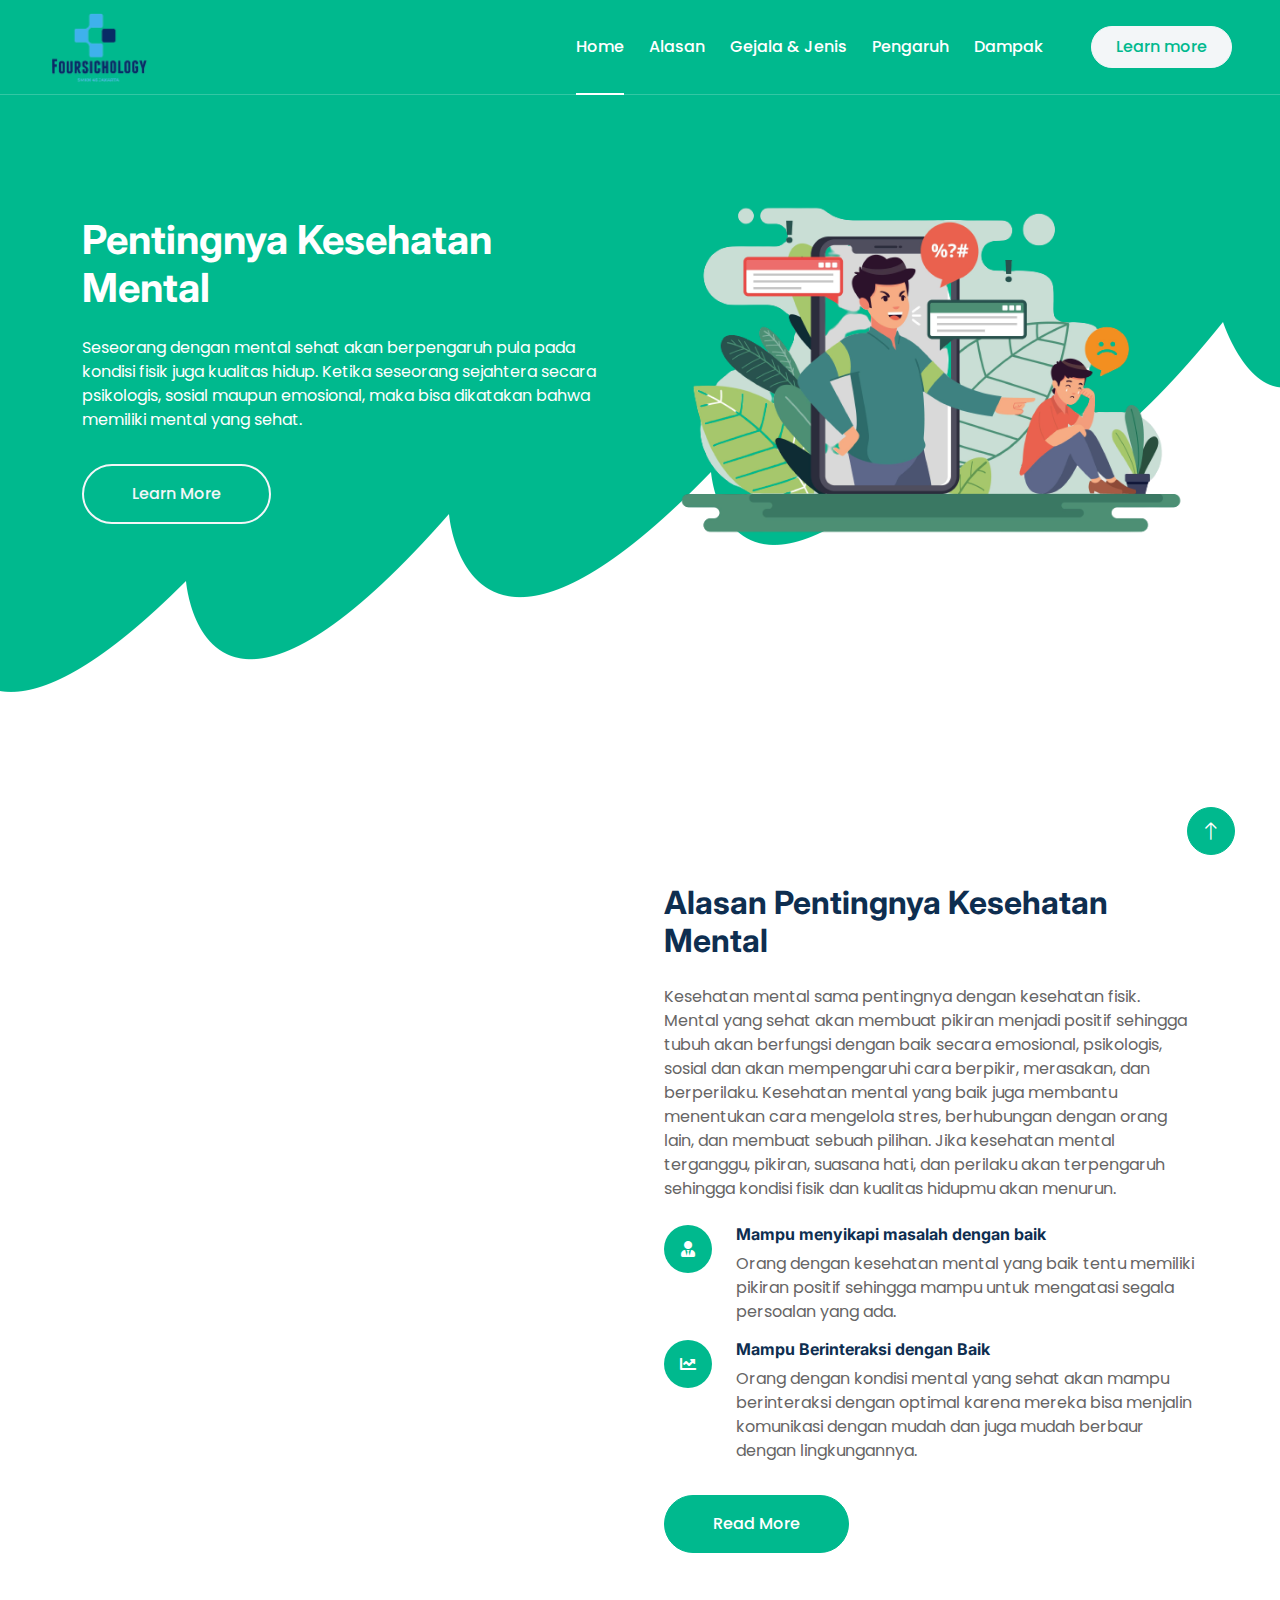
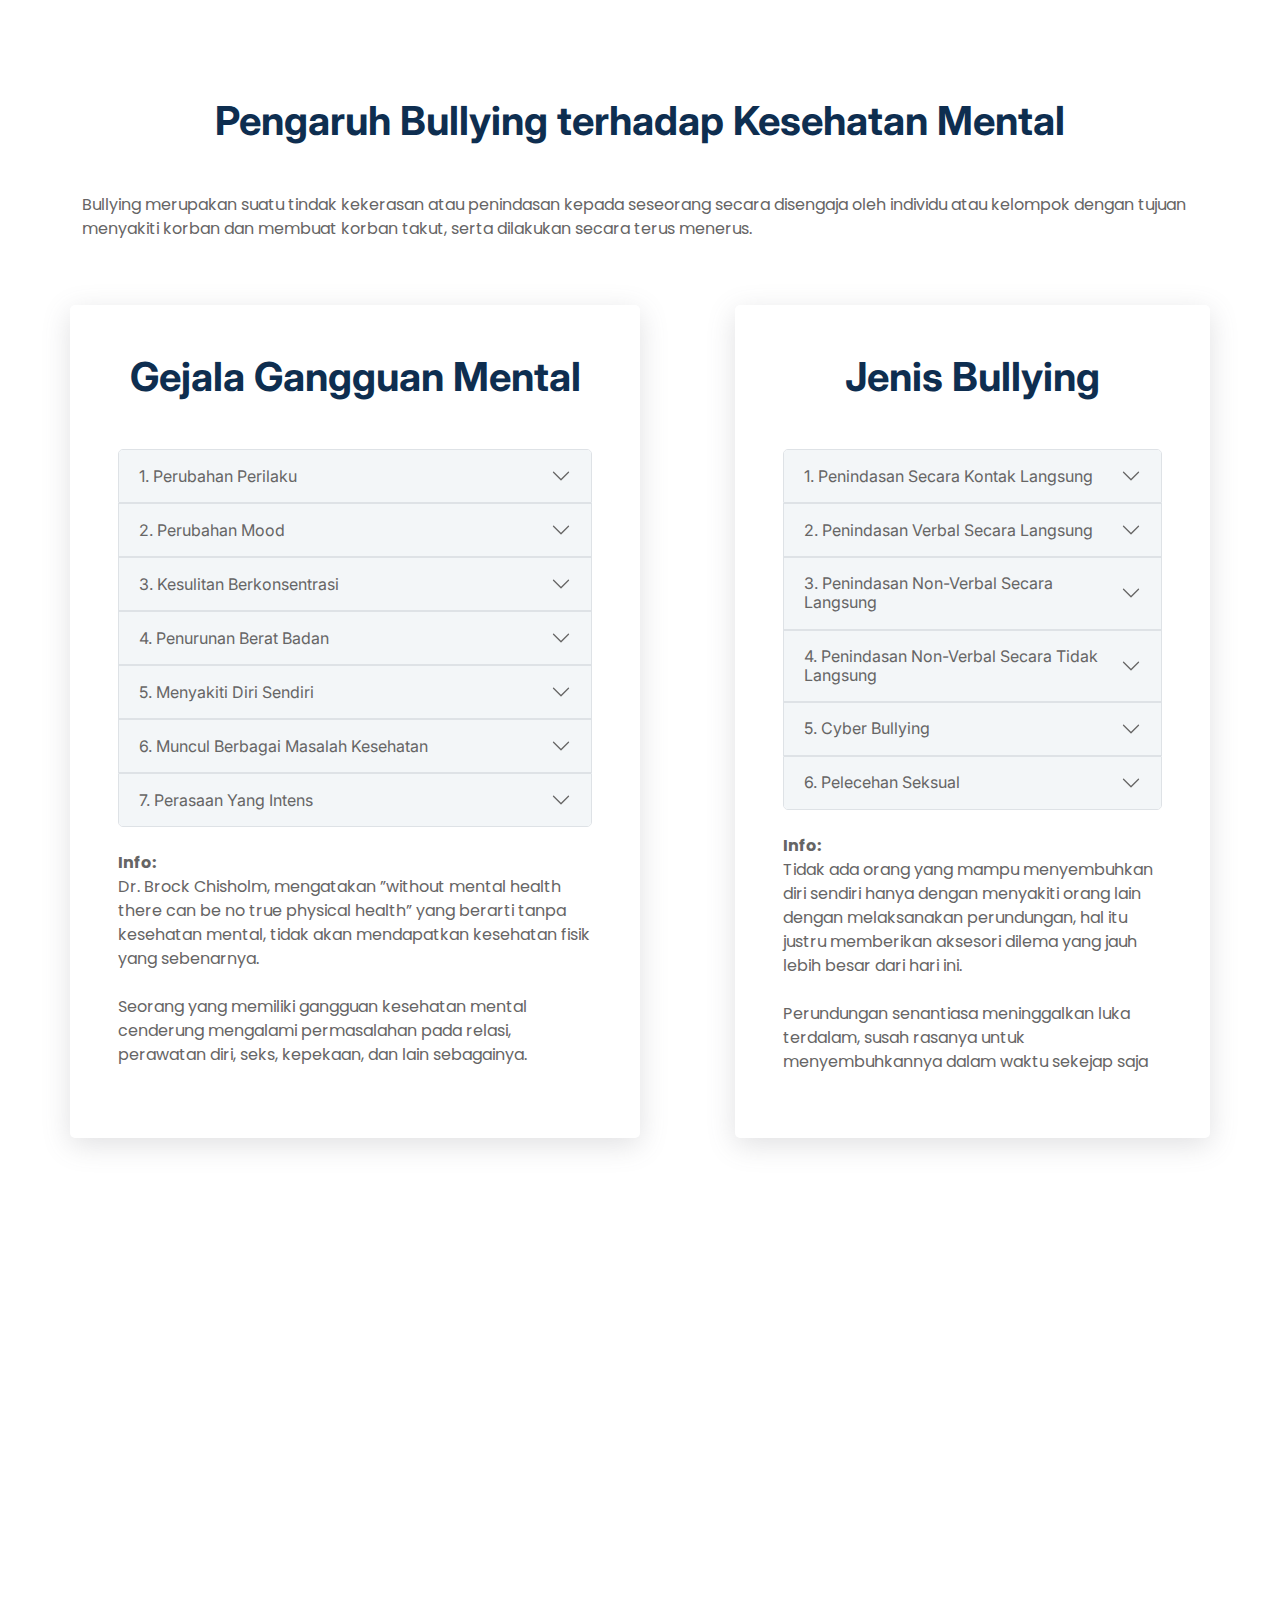
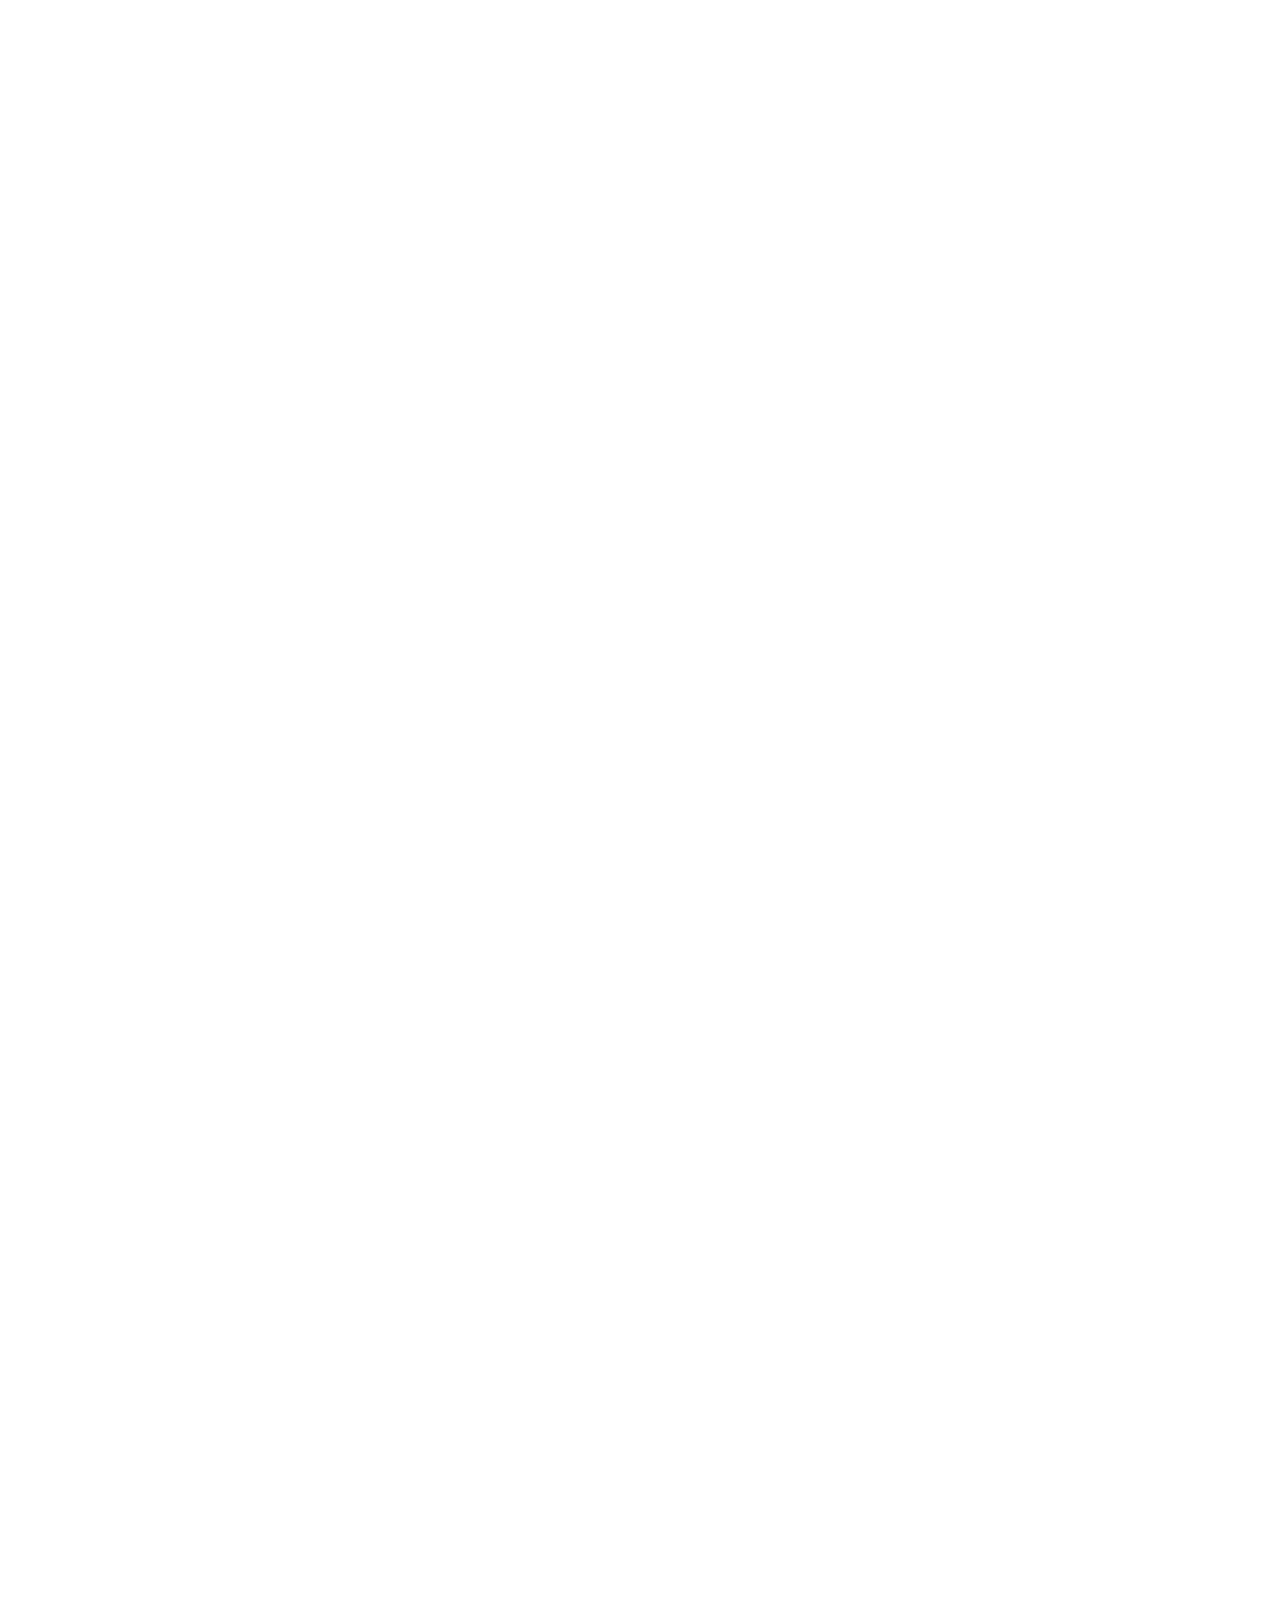
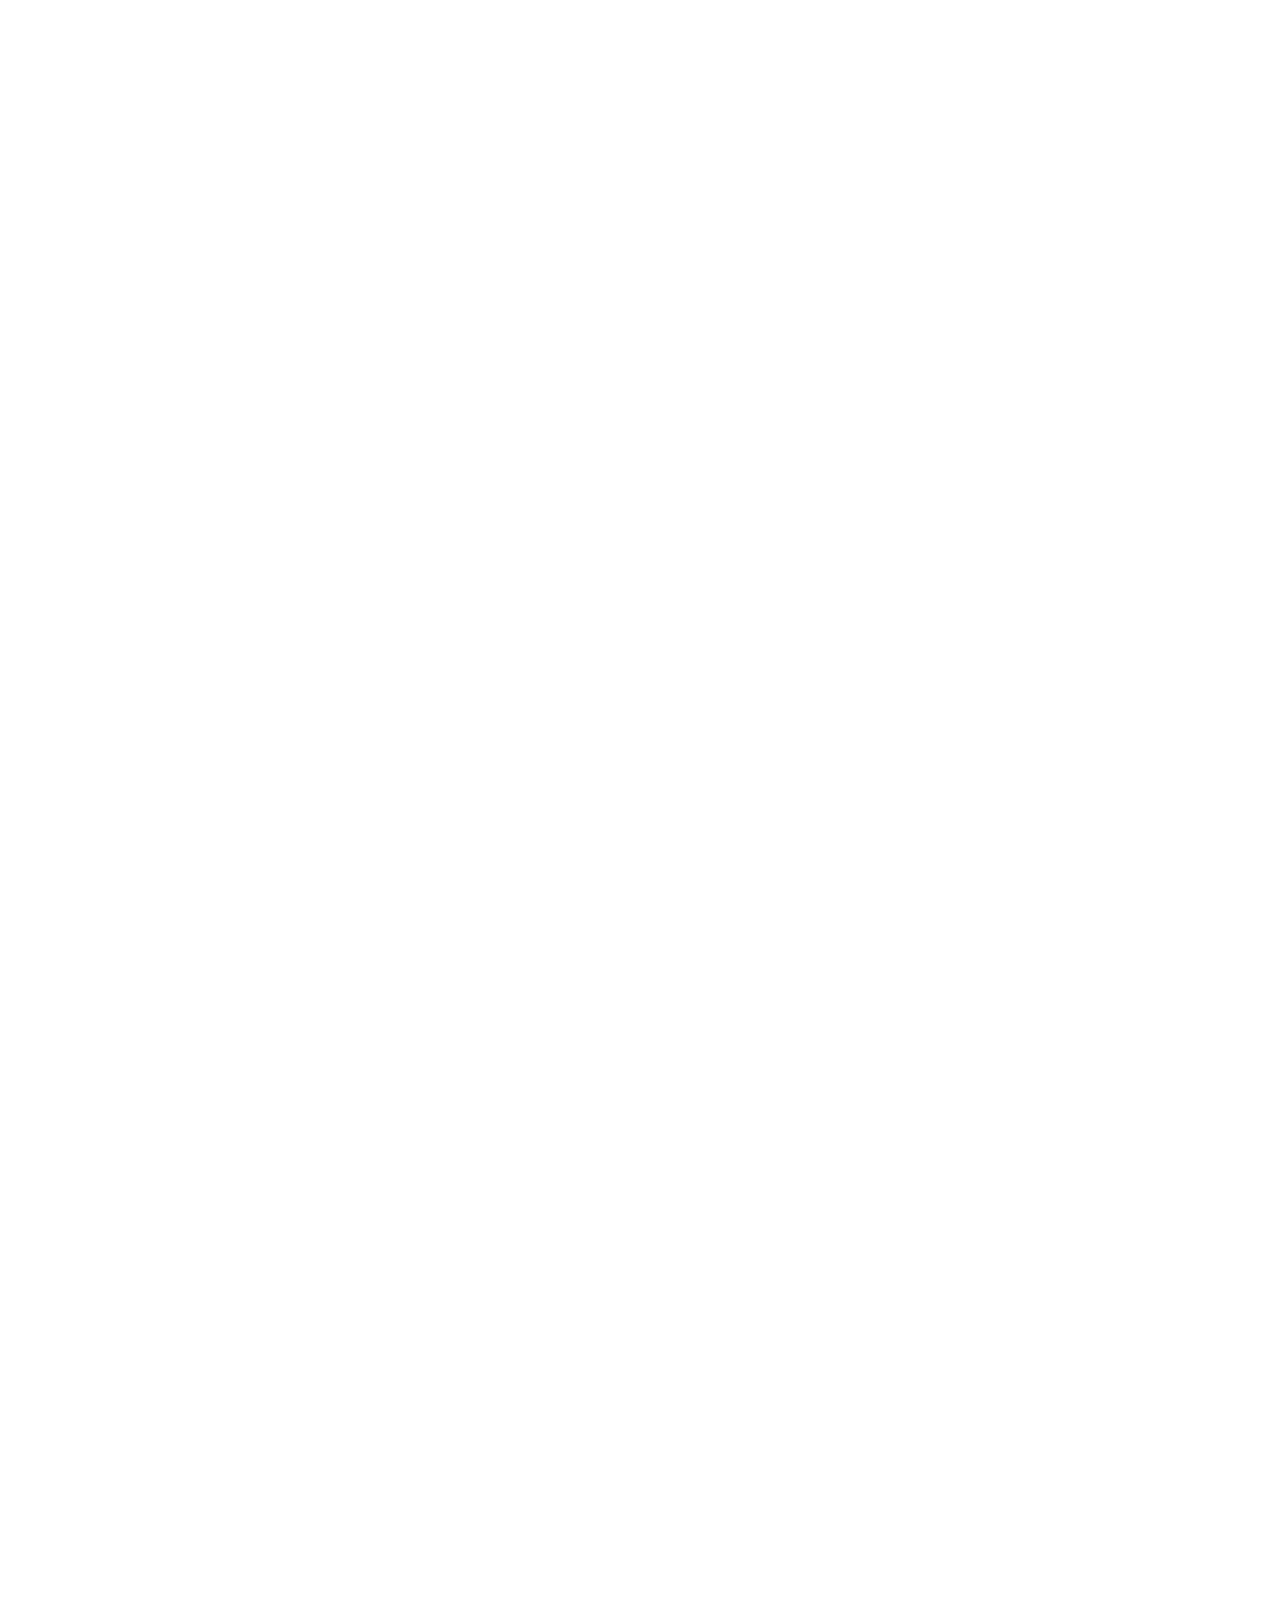
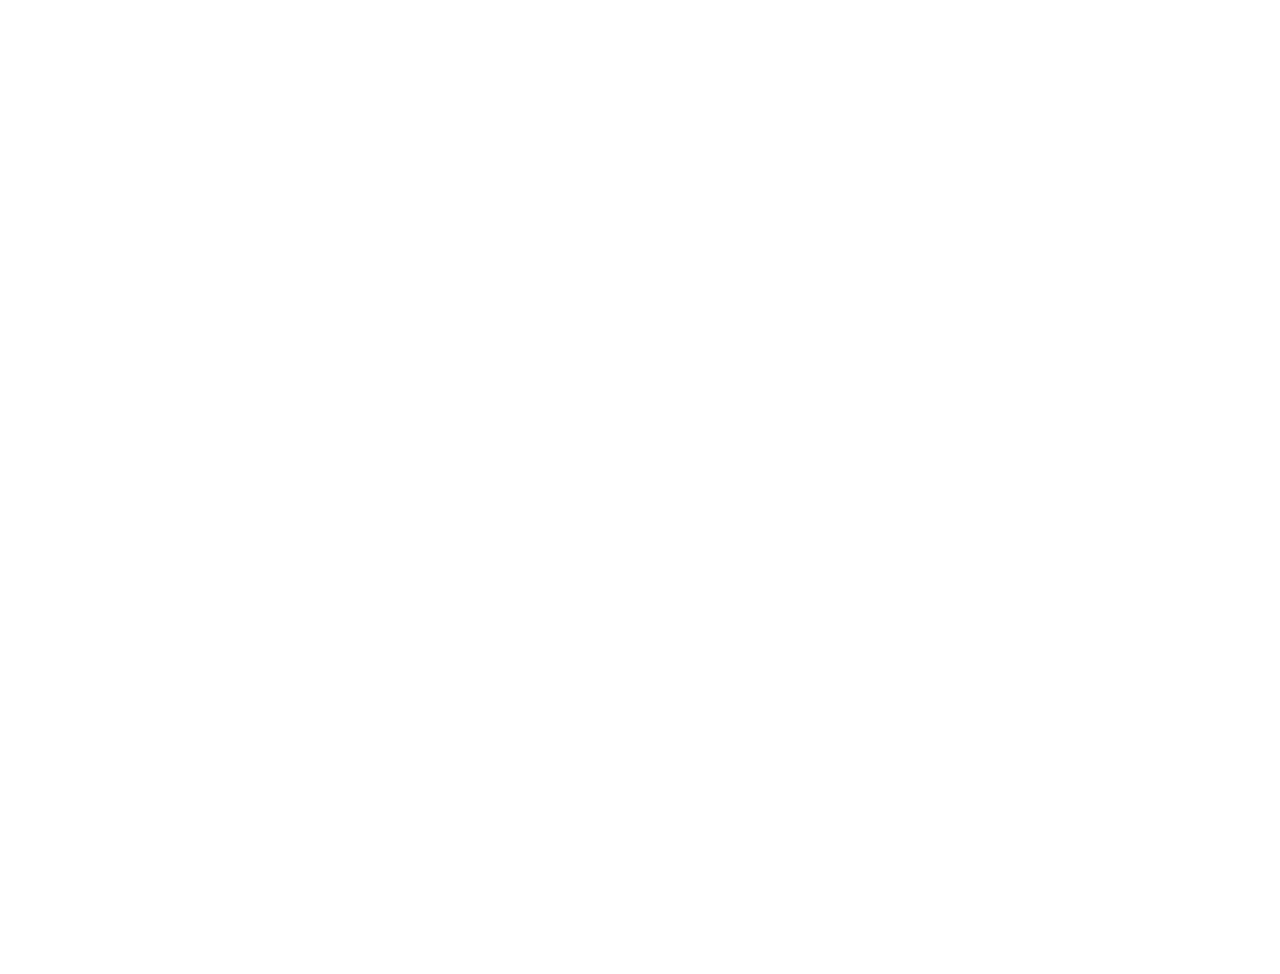
==== index.html @ 0835acaa "bismillaah" ====
<!DOCTYPE html>
<html lang="en">

<head>
    <meta charset="utf-8">
    <title>Foursichology</title>
    <meta content="width=device-width, initial-scale=1.0" name="viewport">
    <meta content="" name="keywords">
    <meta content="" name="description">
    <link href="img/logo.png" rel="icon">
    <link rel="preconnect" href="https://fonts.googleapis.com">
    <link rel="preconnect" href="https://fonts.gstatic.com" crossorigin>
    <link href="https://fonts.googleapis.com/css2?family=Heebo:wght@400;500;600&family=Inter:wght@700;800&display=swap" rel="stylesheet">     
    <link href="https://cdnjs.cloudflare.com/ajax/libs/font-awesome/5.10.0/css/all.min.css" rel="stylesheet">
    <link href="https://cdn.jsdelivr.net/npm/bootstrap-icons@1.4.1/font/bootstrap-icons.css" rel="stylesheet">    
    <link href="lib/animate/animate.min.css" rel="stylesheet">
    <link href="lib/owlcarousel/assets/owl.carousel.min.css" rel="stylesheet">    
    <link href="css/bootstrap.min.css" rel="stylesheet">
    <link href="css/style.css" rel="stylesheet">
</head>

<body>
    <div class="container-xxl bg-white p-0">
        <!-- Spinner Start -->
        <!-- <div id="spinner" class="show bg-white position-fixed translate-middle w-100 vh-100 top-50 start-50 d-flex align-items-center justify-content-center">
            <div class="spinner-border text-primary" style="width: 3rem; height: 3rem;" role="status">
                <span class="sr-only">Loading...</span>
            </div>
        </div> -->
        <!-- Spinner End -->


        <!-- Navbar & Hero Start -->
        <div class="container-xxl position-relative p-0">
            <nav class="navbar navbar-expand-lg navbar-light px-4 px-lg-5 py-3 py-lg-0">
                <a href="index.html" class=" logo ">
                    <!-- <h1 class="m-0">Foursichology</h1> -->
                    <img src="img/logo.png" alt="Logo" style="width: 100%; height: 80px;">
                </a>
                <button class="navbar-toggler" type="button" data-bs-toggle="collapse" data-bs-target="#navbarCollapse">
                    <span class="fa fa-bars"></span>
                </button>
                <div class="collapse navbar-collapse" id="navbarCollapse">
                    <div class="navbar-nav ms-auto py-0">
                        <a href="#home" class="nav-item nav-link active">Home</a>
                        <a href="#alasan" class="nav-item nav-link">Alasan</a>
                        <a href="#gejala" class="nav-item nav-link">Gejala & Jenis</a>
                        <a href="#pengaruh" class="nav-item nav-link">Pengaruh</a>
                        <a href="#dampak" class="nav-item nav-link">Dampak</a>
                    </div>
                    <a href="" class="btn btn-light rounded-pill text-primary py-2 px-4 ms-lg-5">Learn more</a>
                </div>
            </nav>
<section id="home">
            <div class="container-xxl bg-primary hero-header">
                <div class="container">
                    <div class="row g-5 align-items-center">
                        <div class="col-lg-6 text-center text-lg-start">
                            <h1 class="text-white mb-4 animated zoomIn">Pentingnya Kesehatan Mental</h1>
                            <p class="text-white pb-3 animated zoomIn">Seseorang dengan mental sehat akan berpengaruh pula pada kondisi fisik juga kualitas hidup. Ketika seseorang sejahtera secara psikologis, sosial maupun emosional, maka bisa dikatakan bahwa memiliki mental yang sehat.</p>
                            <a href="" class="btn btn-outline-light rounded-pill border-2 py-3 px-5 animated slideInRight">Learn More</a>
                        </div>
                        <div class="col-lg-6 text-center text-lg-start">
                            <img class="img-fluid animated zoomIn" src="img/banner.png" alt="">
                        </div>
                    </div>
                </div>
            </div>
        </section>
        </div>
        


        
<section id="alasan">
        <div class="container-xxl py-6">
            <div class="container">
                <div class="row g-5 align-items-center">
                    <div class="col-lg-6 wow zoomIn" data-wow-delay="0.1s">
                        <img class="img-fluid" src="img/pengaruhh.jpg">
                    </div>
                    <div class="col-lg-6 wow fadeInUp" data-wow-delay="0.1s">
                        <!-- <div class="d-inline-block border rounded-pill text-primary px-4 mb-3">About Us</div> -->
                        <h2 class="mb-4">Alasan Pentingnya Kesehatan Mental</h2>
                        <p class="mb-4">Kesehatan mental sama pentingnya dengan kesehatan fisik. Mental yang sehat  akan membuat pikiran menjadi positif sehingga tubuh akan berfungsi dengan baik secara emosional, psikologis,  sosial dan akan mempengaruhi cara berpikir, merasakan, dan berperilaku. Kesehatan mental yang baik juga membantu menentukan cara mengelola stres, berhubungan dengan orang lain, dan membuat sebuah pilihan. Jika kesehatan mental terganggu, pikiran, suasana hati, dan perilaku akan terpengaruh sehingga kondisi fisik dan kualitas hidupmu akan menurun.</p>
                        <div class="row g-3 mb-4">
                            <div class="col-12 d-flex">
                                <div class="flex-shrink-0 btn-lg-square rounded-circle bg-primary">
                                    <i class="fa fa-user-tie text-white"></i>
                                </div>
                                <div class="ms-4">
                                    <h6>Mampu menyikapi masalah dengan baik</h6>
                                    <span>Orang dengan kesehatan mental yang baik tentu memiliki pikiran positif sehingga mampu untuk mengatasi segala persoalan yang ada.</span>

                                </div>
                            </div>
                            <div class="col-12 d-flex">
                                <div class="flex-shrink-0 btn-lg-square rounded-circle bg-primary">
                                    <i class="fa fa-chart-line text-white"></i>
                                </div>
                                <div class="ms-4">
                                    <h6>Mampu Berinteraksi dengan Baik</h6>
                                    <span>Orang dengan kondisi mental yang sehat akan mampu berinteraksi dengan optimal karena mereka bisa menjalin komunikasi dengan mudah dan juga mudah berbaur dengan lingkungannya.</span>
                                    
                                </div>
                            </div>
                        </div>
                        <a class="btn btn-primary rounded-pill py-3 px-5 mt-2" href="">Read More</a>
                    </div>
                </div>
            </div>
        </div>
    </section>
        

      
        <section id="gejala">
            <div class="container mt-5 my-20">
              <h1 class="title-content text-center mb-5" data-aos="fade-up">Pengaruh Bullying terhadap Kesehatan Mental</h1>
              <p class="mb-5" data-aos="fade-up">Bullying merupakan suatu tindak kekerasan atau penindasan kepada seseorang secara disengaja oleh individu atau kelompok dengan tujuan menyakiti korban dan membuat korban takut, serta dilakukan secara terus menerus.</p>
              <div class="row justify-content-between">
                <div class="card col-lg-6 col-md-12 col-sm-12 my-3 px-5 py-5" data-aos="fade-right" style="border: none; box-shadow: rgba(100, 100, 111, 0.2) 0px 7px 29px 0px;">
                  <h1 class="title-content mb-5 text-center">Gejala Gangguan Mental</h1>
                <div class="mt-7 accordion" id="accordionExample">
                  <div class="bg-white border border-gray-200 accordion-item">
                    <h2 class="accordion-header" id="headingOne">
                      <button class="accordion-button collapsed" type="button" data-bs-toggle="collapse" data-bs-target="#collapseOne" aria-expanded="false" aria-controls="collapseOne">
                        1. Perubahan Perilaku
                      </button>
                    </h2>
                    <div id="collapseOne" class="accordion-collapse collapse" aria-labelledby="headingOne" data-bs-parent="#accordionExample">
                      <div class="accordion-body">
                        Ketika seseorang menjadi cenderung bersifat kasar, hingga berkata yang menyakitkan orang lain padahal sebelumnya tidak. Selain itu juga seperti menjadi lebih mudah marah dan merasa frustasi.
                      </div>
                    </div>
                  </div>
      
                  <div class="bg-white border border-gray-200 accordion-item">
                    <h2 class="accordion-header" id="headingTwo">
                      <button class="accordion-button collapsed" type="button" data-bs-toggle="collapse" data-bs-target="#collapseTwo" aria-expanded="false" aria-controls="collapseTwo">
                        2. Perubahan Mood
                      </button>
                    </h2>
                    <div id="collapseTwo" class="accordion-collapse collapse" aria-labelledby="headingTwo" data-bs-parent="#accordionExample">
                      <div class="accordion-body">
                        Mood atau suasana hati anak yang berubah secara tiba-tiba yg bisa berlangsung sebentar hingga dalam jangka waktu yang tidak menentu.
                      </div>
                    </div>
                  </div>
      
                  <div class="bg-white border border-gray-200 accordion-item">
                    <h2 class="accordion-header" id="headingThree">
                      <button class="accordion-button collapsed" type="button" data-bs-toggle="collapse" data-bs-target="#collapseThree" aria-expanded="false" aria-controls="collapseThree">
                        3. Kesulitan Berkonsentrasi
                      </button>
                    </h2>
                    <div id="collapseThree" class="accordion-collapse collapse" aria-labelledby="headingThree" data-bs-parent="#accordionExample">
                      <div class="accordion-body">
                        Mereka cenderung sulit fokus atau memperhatikan dalam waktu yang lama. Selain itu, mereka juga memiliki kesulitan untuk duduk diam dan membaca.
                      </div>
                    </div>
                  </div>
      
                  <div class="bg-white border border-gray-200 accordion-item">
                    <h2 class="accordion-header" id="headingFour">
                      <button class="accordion-button collapsed" type="button" data-bs-toggle="collapse" data-bs-target="#collapseFour" aria-expanded="false" aria-controls="collapseFour">
                        4. Penurunan Berat Badan
                      </button>
                    </h2>
                    <div id="collapseFour" class="accordion-collapse collapse" aria-labelledby="headingFour" data-bs-parent="#accordionExample">
                      <div class="accordion-body">
                        Tak hanya karena penyakit fisik, berat badan yang menurun drastis juga bisa menjadi tanda penyakit mental anak. Gangguan makan, stres, hingga depresi dapat menjadi penyebab anak kehilangan nafsu makan, mual, dan muntah yang berkelanjutan.
                      </div>
                    </div>
                  </div>
      
                  <div class="bg-white border border-gray-200 accordion-item">
                    <h2 class="accordion-header" id="headingFive">
                      <button class="accordion-button collapsed" type="button" data-bs-toggle="collapse" data-bs-target="#collapseFive" aria-expanded="false" aria-controls="collapseFive">
                        5. Menyakiti Diri Sendiri
                      </button>
                    </h2>
                    <div id="collapseFive" class="accordion-collapse collapse" aria-labelledby="headingFive" data-bs-parent="#accordionExample">
                      <div class="accordion-body">
                        Karena adanya rasa kekhawatiran serta rasa takut berlebih, perasaan ini dapat berujung pada keinginannya untuk menyakiti diri sendiri. Biasanya ini menjadi akumulasi dari perasaan stres serta menyalahkan diri sendiri karena gangguan mental juga mengakibatkan sulit mengelola emosi.
                      </div>
                    </div>
                  </div>
      
                  <div class="bg-white border border-gray-200 accordion-item">
                    <h2 class="accordion-header" id="headingSix">
                      <button class="accordion-button collapsed" type="button" data-bs-toggle="collapse" data-bs-target="#collapseSix" aria-expanded="false" aria-controls="collapseSix">
                        6. Muncul Berbagai Masalah Kesehatan
                      </button>
                    </h2>
                    <div id="collapseSix" class="accordion-collapse collapse" aria-labelledby="headingSix" data-bs-parent="#accordionExample">
                      <div class="accordion-body">
                        Penyakit atau gangguan mental juga dapat ditandai dengan masalah pada kesehatannya, misal mengalami sakit kepala dan sakit perut yang berkelanjutan.
                      </div>
                    </div>
                  </div>
      
                  <div class="bg-white border border-gray-200 accordion-item">
                    <h2 class="accordion-header" id="headingSeven">
                      <button class="accordion-button collapsed" type="button" data-bs-toggle="collapse" data-bs-target="#collapseSeven" aria-expanded="false" aria-controls="collapseSeven">
                        7. Perasaan Yang Intens
                      </button>
                    </h2>
                    <div id="collapseSeven" class="accordion-collapse collapse" aria-labelledby="headingSeven" data-bs-parent="#accordionExample">
                      <div class="accordion-body">
                        Tanda ini seperti menangis, berteriak atau mual disertai dengan perasaan sangat intens. Perasaan ini pun dapat menyebabkan efek seperti kesulitan bernapas, jantung berdebar atau bernapas dengan cepat, yang dapat mengganggu aktivitas sehari-hari.
                      </div>
                    </div>
                  </div>
                </div>
                <blockquote class="mt-4">
                  <b>Info:</b>
                  <br>
                  Dr. Brock Chisholm, mengatakan ”without mental health there can be no true physical health” yang berarti tanpa kesehatan mental, tidak akan mendapatkan kesehatan fisik yang sebenarnya.
                  <br>
                  <br>
                  Seorang yang memiliki gangguan kesehatan mental cenderung mengalami permasalahan pada relasi, perawatan diri, seks, kepekaan, dan lain sebagainya.
                </blockquote>
                </div>
    
                <div class="card col-lg-5 col-md-12 col-sm-12 my-3 px-5 py-5" data-aos="fade-left" style="border: none; box-shadow: rgba(100, 100, 111, 0.2) 0px 7px 29px 0px;">
                  <h1 class="title-content mb-5 text-center">Jenis Bullying</h1>
                <div class="mt-7 accordion" id="accordionExample">
                  <div class="bg-white border border-gray-200 accordion-item">
                    <h2 class="accordion-header" id="heading1">
                      <button class="accordion-button collapsed" type="button" data-bs-toggle="collapse" data-bs-target="#collapse1" aria-expanded="false" aria-controls="collapse1">
                        1. Penindasan Secara Kontak Langsung
                      </button>
                    </h2>
                    <div id="collapse1" class="accordion-collapse collapse" aria-labelledby="heading1" data-bs-parent="#accordionExample">
                      <div class="accordion-body">
                        Penindasan ini dilakukan dengan cara memukul, mendorong, mencubit, menggigit, mencakar, serta melakukan pemerasan dan merusak barang yang dimiliki oleh orang lain.
                      </div>
                    </div>
                  </div>
      
                  <div class="bg-white border border-gray-200 accordion-item">
                    <h2 class="accordion-header" id="heading2">
                      <button class="accordion-button collapsed" type="button" data-bs-toggle="collapse" data-bs-target="#collapse2" aria-expanded="false" aria-controls="collapse2">
                        2. Penindasan Verbal Secara Langsung
                      </button>
                    </h2>
                    <div id="collapse2" class="accordion-collapse collapse" aria-labelledby="heading2" data-bs-parent="#accordionExample">
                      <div class="accordion-body">
                        Tindakan ini dilakukan apabila seseorang mengancam, mempermalukan, merendahkan, mengejek, mencela, mencaci maki, menyebarkan gosip, dan memberi panggilan nama.
                      </div>
                    </div>
                  </div>
      
                  <div class="bg-white border border-gray-200 accordion-item">
                    <h2 class="accordion-header" id="heading3">
                      <button class="accordion-button collapsed" type="button" data-bs-toggle="collapse" data-bs-target="#collapse3" aria-expanded="false" aria-controls="collapse3">
                        3. Penindasan Non-Verbal Secara Langsung
                      </button>
                    </h2>
                    <div id="collapse3" class="accordion-collapse collapse" aria-labelledby="heading3" data-bs-parent="#accordionExample">
                      <div class="accordion-body">
                        Penindasan ini ditemukan apabila seseorang menatap sinis, menjulurkan lidah, memberi simbol menggunakan jari, dan menampilkan ekspresi merendahkan.
                      </div>
                    </div>
                  </div>
      
                  <div class="bg-white border border-gray-200 accordion-item">
                    <h2 class="accordion-header" id="heading4">
                      <button class="accordion-button collapsed" type="button" data-bs-toggle="collapse" data-bs-target="#collapse4" aria-expanded="false" aria-controls="collapse4">
                        4. Penindasan Non-Verbal Secara Tidak Langsung
                      </button>
                    </h2>
                    <div id="collapse4" class="accordion-collapse collapse" aria-labelledby="heading4" data-bs-parent="#accordionExample">
                      <div class="accordion-body">
                        Tindakan ini dilakukan dengan cara mendiamkan seseorang, melakukan penipuan atas persahabatan sehingga menjadi renggang, dan mengirimkan surat kebencian.
                      </div>
                    </div>
                  </div>
      
                  <div class="bg-white border border-gray-200 accordion-item">
                    <h2 class="accordion-header" id="heading5">
                      <button class="accordion-button collapsed" type="button" data-bs-toggle="collapse" data-bs-target="#collapse5" aria-expanded="false" aria-controls="collapse5">
                        5. Cyber Bullying
                      </button>
                    </h2>
                    <div id="collapse5" class="accordion-collapse collapse" aria-labelledby="heading5" data-bs-parent="#accordionExample">
                      <div class="accordion-body">
                        Penindasan yang dilakukan dengan sarana media elektronik seperti menyebarkan video intimidasi, melakukan pencemaran nama baik, dan penyalahgunaan media sosial.
                      </div>
                    </div>
                  </div>
      
                  <div class="bg-white border border-gray-200 accordion-item">
                    <h2 class="accordion-header" id="heading6">
                      <button class="accordion-button collapsed" type="button" data-bs-toggle="collapse" data-bs-target="#collapse6" aria-expanded="false" aria-controls="collapse6">
                        6. Pelecehan Seksual
                      </button>
                    </h2>
                    <div id="collapse6" class="accordion-collapse collapse" aria-labelledby="heading6" data-bs-parent="#accordionExample">
                      <div class="accordion-body">
                        Tindakan ini terkadang dikategorikan sebagai penindasan secara kontak langsung atau penindasan verbal secara langsung.
                      </div>
                    </div>
                  </div>
    
                </div>
                <blockquote class="mt-4">
                  <b>Info:</b>
                  <br>
                  Tidak ada orang yang mampu menyembuhkan diri sendiri hanya dengan menyakiti orang lain dengan melaksanakan perundungan, hal itu justru memberikan aksesori dilema yang jauh lebih besar dari hari ini.
                  <br>
                  <br>
                  Perundungan senantiasa meninggalkan luka terdalam, susah rasanya untuk menyembuhkannya dalam waktu sekejap saja
                </blockquote>
                </div>
              </div>
            </div>
         </section>
         <section id="pengaruh">
            <div class="container-xxl py-6">
                <div class="container">
                    <div class="mx-auto text-center wow fadeInUp" data-wow-delay="0.1s" style="max-width: 600px;">
                    
                        <h2 class="mb-5">Pengaruh dari Gangguan Mental</h2>
                    </div>
                    <div class="row mb-5 ">
                        <div class="owl-carousel  testimonial-carousel wow " data-wow-delay="0.1s">
                        
                          <div class="card mb-3 m-3">
                            <img class="card-img-top" src="img/pengaruh1.jpg" alt="Card image cap" />
                            <div class="card-body">
                              <h5 class="card-title"> Depresi dan Kecemasan
                              </h5>
                              <p class="card-text">
                                Korban akan merasa terus tertekan hingga mengakibatkan gangguan psikosomatis. Contohnya seperti merasa sakit perut dan pusing saat hendak ke sekolah padahal kondisi fisiknya tidak bermasalah.  


    
                              </p>
                            
                            </div>
                          </div>
                       
                        
                            <div class="card mb-3 m-3">
                              <img class="card-img-top" src="img/gejala1.jpg" alt="Card image cap" />
                              <div class="card-body">
                                <h5 class="card-title">Gangguan Tidur</h5>
                                <p class="card-text">
                                    Korban akan sulit tidur dan tidur tidak nyenyak sehingga mereka akan sering terbangun di tengah malam karena mimpi buruk.  

                                </p>
                                
                              </div>
                            </div>
                       
                            <div class="card mb-3 m-3">
                              <img class="card-img-top" src="img/gejala2.jpg" alt="Card image cap" />
                              <div class="card-body">
                                <h5 class="card-title">Muncul Perasaan Rendah Diri
    
                                </h5>
                                <p class="card-text">
                                    Seseorang akan menjadi rendah diri dan merasa dirinya tidak berharga. Hal ini dapat mempengaruhi kemampuan sosial emosional remaja hingga dewasa kelak. 
    
                                </p>
                               
                              </div>
                            </div>
                            <div class="card mb-3 m-3">
                                <img class="card-img-top" src="img/gejala3.jpg" alt="Card image cap" />
                                <div class="card-body">
                                  <h5 class="card-title">Tidak Bisa Bersosialisasi

    
      
                                  </h5>
                                  <p class="card-text">
                                    Korban akan tidak percaya diri dan merasa dirinya tidak sepadan dengan teman-temannya. Perasaan rendah diri bisa terbawa hingga dewasa dan dia akan kehilangan kemampuan untuk berteman. 
    
      
                                  </p>
                                 
                                </div>
                              </div>
                              <div class="card mb-3 m-3">
                                <img class="card-img-top" src="img/gejala4.jpg" alt="Card image cap" />
                                <div class="card-body">
                                  <h5 class="card-title">Mengisolasi Diri

    
      
                                  </h5>
                                  <p class="card-text">
                                    Korban akan menarik diri dari segala kehidupan sosial dan memilih untuk hidup sendiri. Mereka tidak mau menjalin pertemanan dengan orang lain karena takut mengalami bully.  

      
                                  </p>
                                 
                                </div>
                              </div>
                              <div class="card mb-3 m-3">
                                <img class="card-img-top" src="img/gejala6.jpg" alt="Card image cap" />
                                <div class="card-body">
                                  <h5 class="card-title">Memiliki Keinginan Bunuh Diri

      
                                  </h5>
                                  <p class="card-text">
                                    Korban yang mengalami bullying bisa mengalami depresi yang tak berujung hingga memiliki keinginan untuk mengakhiri hidup. 


    
      
                                  </p>
                                 
                                </div>
                              </div>
                             
                        </div>
                      </div>
                </div>
            </div>
         </section>
      
        <div class="container-xxl bg-primary pb-3 my-6 wow fadeInUp" data-wow-delay="0.1s">
            <div class="container px-lg-5">
                <div class="row align-items-center" style="height: 250px;">
                    <div class="col-12 col-md-6">
                        <h3 class="text-white">Keluhkan jika kamu memiliki masalah</h3>
                        <small class="text-white">Kami memiliki website untuk mengadukan masalah kamu jika kamu mendapatkan perundungan,kami akan selalu membimbing mu!.Masukan emailmu dan klik link yang di berikan agar kamu bisa konsultasi</small>
                        <div class="position-relative w-100 mt-3">
                            <input class="form-control border-0 rounded-pill w-100 ps-4 pe-5" type="text" placeholder="Enter Your Email" style="height: 48px;">
                            <button type="button" class="btn shadow-none position-absolute top-0 end-0 mt-1 me-2"><i class="fa fa-paper-plane text-primary fs-4"></i></button>
                        </div>
                    </div>
                    <div class="col-md-6 text-center mb-n5 d-none d-md-block">
                        <img class="img-fluid mt-5" style="max-height: 250px;" src="img/newsletter.png">
                    </div>
                </div>
            </div>
        </div>
  
        


    <section id="dampak">
        <div class="container-xxl py-6">
            <div class="container">
                <div class="mx-auto text-center wow fadeInUp" data-wow-delay="0.1s" style="max-width: 600px;">
                    
                    <h2 class="mb-5">Dampak yang di rasakan korban bullying</h2>
                </div>
                <div class="row g-4">
                    <div class="col-lg-4 col-md-6 wow fadeInUp" data-wow-delay="0.1s">
                        <div class="service-item rounded h-100">
                            <div class="d-flex justify-content-between">
                                <div class="service-icon">
                                    <i class="fa fa-user-tie fa-2x"></i>
                                </div>
                              
                            </div>
                            <div class="p-5">
                                <h5 class="mb-3">Rendahnya Rasa Percaya Diri</h5>
                                <span>Menjadi korban bullying akan menyisakan trauma mendalam bahkan bisa saja membuat kepercayaan diri orang menghilang.</span>
                            </div>
                        </div>
                    </div>
                    <div class="col-lg-4 col-md-6 wow fadeInUp" data-wow-delay="0.3s">
                        <div class="service-item rounded h-100">
                            <div class="d-flex justify-content-between">
                                <div class="service-icon">
                                    <i class="fa fa-chart-pie fa-2x"></i>
                                </div>
                                
                            </div>
                            <div class="p-5">
                                <h5 class="mb-3">Depresi</h5>
                                <span>Jika waktu dan kasusnya cukup berat maka bukan tidak mungkin para korban akan mengalami depresi.</span>
                            </div>
                        </div>
                    </div>
                    <div class="col-lg-4 col-md-6 wow fadeInUp" data-wow-delay="0.6s">
                        <div class="service-item rounded h-100">
                            <div class="d-flex justify-content-between">
                                <div class="service-icon">
                                    <i class="fa fa-chart-line fa-2x"></i>
                                </div>
                                <a class="service-btn" href="">
                                    <i class="fa fa-link fa-2x"></i>
                                </a>
                            </div>
                            <div class="p-5">
                                <h5 class="mb-3">Tidak Percaya Pada Orang Lain</h5>
                                <span>Luka yang mendalam bisa membuat dirinya merasakan ketakutan dan bahkan sama sekali tidak mempercayai orang lain selain dirinya dan pikirannya sendiri.</span>
                            </div>
                        </div>
                    </div>
                    <div class="col-lg-4 justify-content-center d-flex align-content-center col-md-6 wow fadeInUp" data-wow-delay="0.1s">
                        <div class="service-item rounded h-100">
                            <div class="d-flex justify-content-between">
                                <div class="service-icon">
                                    <i class="fa fa-chart-area fa-2x"></i>
                                </div>
                              
                            </div>
                            <div class="p-5">
                                <h5 class="mb-3">Berpikiran Untuk Membalas Dendam</h5>
                                <span>Ini adalah dampak bullying yang paling berbahaya. Sebab, anak mungkin berpikiran untuk melakukan kekerasan pada orang lain sebagai upaya balas dendam atas perundungan yang dialami.</span>
                            </div>
                        </div>
                    </div>
                    <div class="col-lg-4 justify-content-center d-flex align-content-center col-md-6 wow fadeInUp" data-wow-delay="0.3s">
                        <div class="service-item rounded h-100">
                            <div class="d-flex justify-content-between">
                                <div class="service-icon">
                                    <i class="fa fa-balance-scale fa-2x"></i>
                                </div>
                                
                            </div>
                            <div class="p-5">
                                <h5 class="mb-3">Memicu Masalah Kesehatan</h5>
                                <span>Bullying bisa membuat anak atau remaja berisiko merusak atau menyakiti diri sendiri, misalnya dengan mengonsumsi makanan tidak sehat atau hal lain yang bisa berdampak pada kesehatan tubuh.</span>
                            </div>
                        </div>
                    </div>
                    <div class="col-lg-4 justify-content-center d-flex align-content-center col-md-6 wow fadeInUp" data-wow-delay="0.3s">
                        <div class="service-item rounded h-100">
                            <div class="d-flex justify-content-between">
                                <div class="service-icon">
                                    <i class="fa fa-balance-scale fa-2x"></i>
                                </div>
                                
                            </div>
                            <div class="p-5">
                                <h5 class="mb-3">Tidak bisa menyatu dengan orang-orang di sekitar</h5>
                                <span>Anak maupun orang dewasa yang mengalami bullying, secara tidak langsung ditempatkan pada status sosial yang lebih rendah dari rekan-rekannya.

                                    Hal ini membuat korban bully menjadi sering merasa kesepian, terabaikan, dan berujung pada turunnya rasa percaya diri.</span>
                            </div>
                        </div>
                    </div>
                </div>
            </div>
        </div>
    </section>
        


        
        <div class="container-xxl py-6">
            <div class="container">
                <div class="row g-5">
                    <div class="col-lg-5 wow fadeInUp" data-wow-delay="0.1s">
                        
                        <h2 class="mb-4">Bagaimana cara mencegah kasus bullying?</h2>
                        <p> upaya pencegahan dapat dilakukan melalui beberapa cara, seperti meningkatkan kesadaran mengenai bahayanya, memberikan pelatihan, membuat aturan yang jelas, mengembangkan lingkungan yang aman, memberikan dukungan pada korban, mendorong partisipasi orang tua, dan menggunakan teknologi dengan bijak. Upaya pencegahan yang dilakukan secara konsisten dan komprehensif dapat membantu menciptakan lingkungan yang aman dan menyenangkan bagi semua orang serta mencegah terjadinya bullying.</p>
                        
                        <a class="btn btn-primary rounded-pill py-3 px-5 mt-2" href="">Read More</a>
                    </div>
                    <div class="col-lg-7">
                        <div class="row g-5">
                            <div class="col-sm-6 wow fadeIn" data-wow-delay="0.1s">
                                <div class="d-flex align-items-center mb-3">
                                    <div class="flex-shrink-0 btn-square bg-primary rounded-circle me-3">
                                        <i class="fa fa-cubes text-white"></i>
                                    </div>
                                    <h6 class="mb-0">Meningkatkan kesadaran</h6>
                                </div>
                                <span>Meningkatkan kesadaran mengenai dampak buruk dari bullying pada individu, keluarga, dan masyarakat bisa membantu mencegah bullying. </span>
                            </div>
                            <div class="col-sm-6 wow fadeIn" data-wow-delay="0.2s">
                                <div class="d-flex align-items-center mb-3">
                                    <div class="flex-shrink-0 btn-square bg-primary rounded-circle me-3">
                                        <i class="fa fa-percent text-white"></i>
                                    </div>
                                    <h6 class="mb-0">Memberikan pelatihan</h6>
                                </div>
                                <span>Memberikan pelatihan pada orang tua, guru, dan siswa untuk mengidentifikasi tanda-tanda bullying dan cara untuk mengatasi masalah tersebut bisa membantu mencegah bullying.</span>
                            </div>
                            <div class="col-sm-6 wow fadeIn" data-wow-delay="0.3s">
                                <div class="d-flex align-items-center mb-3">
                                    <div class="flex-shrink-0 btn-square bg-primary rounded-circle me-3">
                                        <i class="fa fa-award text-white"></i>
                                    </div>
                                    <h6 class="mb-0">Membuat aturan yang jelas</h6>
                                </div>
                                <span>Membuat aturan yang jelas mengenai perilaku yang tidak dapat diterima di lingkungan sekolah atau tempat kerja dan konsekuensinya bisa membantu mencegah bullying.</span>
                            </div>
                            <div class="col-sm-6 wow fadeIn" data-wow-delay="0.4s">
                                <div class="d-flex align-items-center mb-3">
                                    <div class="flex-shrink-0 btn-square bg-primary rounded-circle me-3">
                                        <i class="fa fa-smile-beam text-white"></i>
                                    </div>
                                    <h6 class="mb-0">Mengembangkan lingkungan yang aman</h6>
                                </div>
                                <span>Membuat lingkungan yang aman dan inklusif dengan mengembangkan kebijakan dan praktik yang mendorong toleransi dan saling menghargai dapat membantu mencegah bullying.</span>
                            </div>
                            <div class="col-sm-6 wow fadeIn" data-wow-delay="0.5s">
                                <div class="d-flex align-items-center mb-3">
                                    <div class="flex-shrink-0 btn-square bg-primary rounded-circle me-3">
                                        <i class="fa fa-user-tie text-white"></i>
                                    </div>
                                    <h6 class="mb-0">Memberikan dukungan pada korban</h6>
                                </div>
                                <span>Menyediakan dukungan emosional dan sosial pada korban bullying sangat penting untuk membantu mereka merasa aman dan terlindungi.</span>
                            </div>
                            <div class="col-sm-6 wow fadeIn" data-wow-delay="0.6s">
                                <div class="d-flex align-items-center mb-3">
                                    <div class="flex-shrink-0 btn-square bg-primary rounded-circle me-3">
                                        <i class="fa fa-headset text-white"></i>
                                    </div>
                                    <h6 class="mb-0">Menggunakan teknologi dengan bijak:</h6>
                                </div>
                                <span>Menggunakan teknologi dengan bijak dan membatasi penggunaannya pada orang yang memiliki niat baik bisa membantu mencegah cyberbullying.</span>
                            </div>
                        </div>
                    </div>
                </div>
            </div>
        </div>
       
        <div class="container-xxl  py-6">
            <div class="container">
                <div class="mx-auto text-center wow fadeInUp" data-wow-delay="0.1s" style="max-width: 600px;">
                    
                    <h2 class="mb-5">Kata - Kata motivasi!</h2>
                </div>
                <div class="owl-carousel testimonial-carousel wow fadeInUp" data-wow-delay="0.1s">
                    <div class="testimonial-item rounded p-4">
                        <i class="fa fa-quote-left fa-2x text-primary mb-3"></i>
                        <p>"Luangkan waktumu untuk penyembuhan selama yang kamu mau. Tidak ada orang lain yang tahu apa yang telah kamu lalui. Bagaimana mereka bisa tahu berapa lama waktu yang dibutuhkan untuk menyembuhkanmu?"</p>
                        <div class="d-flex align-items-center">
                            <img class="img-fluid flex-shrink-0 rounded-circle" src="img/testimonial-1.jpg">
                            <div class="ps-3">
                                <h6 class="mb-1">Abertoli</h6>
                                <small>Motivator</small>
                            </div>
                        </div>
                    </div>
                    <div class="testimonial-item rounded p-4">
                        <i class="fa fa-quote-left fa-2x text-primary mb-3"></i>
                        <p>"Mampu menjadi diri sendiri adalah salah satu komponen terkuat dari kesehatan mental yang baik."</p>
                        <div class="d-flex align-items-center">
                            <img class="img-fluid flex-shrink-0 rounded-circle" src="img/testimonial-2.jpg">
                            <div class="ps-3">
                                <h6 class="mb-1">Lauren Fogel Mersy</h6>
                                <small>Motivator</small>
                            </div>
                        </div>
                    </div>
                    <div class="testimonial-item rounded p-4">
                        <i class="fa fa-quote-left fa-2x text-primary mb-3"></i>
                        <p>“Semua stres, kecemasan, depresi, disebabkan kita mengabaikan siapa diri kita dan mulai hidup untuk menyenangkan orang lain.” </p>
                        <div class="d-flex align-items-center">
                            <img class="img-fluid flex-shrink-0 rounded-circle" src="img/testimonial-3.jpg">
                            <div class="ps-3">
                                <h6 class="mb-1">Paulo Coelho</h6>
                                <small>Motivator</small>
                            </div>
                        </div>
                    </div>
                    <div class="testimonial-item rounded p-4">
                        <i class="fa fa-quote-left fa-2x text-primary mb-3"></i>
                        <p>“Ingat saja, kamu tidak sendirian. Pada kenyataannya, kamu berada di tempat yang sangat biasa dengan jutaan orang lain. Kita perlu saling membantu dan terus berjuang untuk mencapai tujuan kita.”</p>
                        <div class="d-flex align-items-center">
                            <img class="img-fluid flex-shrink-0 rounded-circle" src="img/testimonial-4.jpg">
                            <div class="ps-3">
                                <h6 class="mb-1">Mike Moreno                                </h6>
                                <small>Motivator</small>
                            </div>
                        </div>
                    </div>
                </div>
            </div>
        </div>
                               
        <div class="container-fluid bg-dark text-light footer pt-5 wow fadeIn" data-wow-delay="0.1s" style="margin-top: 6rem;">
            <div class="container py-5">
                <div class="row g-5">
                    <div class="col-md-6 col-lg-3">
                        <h5 class="text-white mb-4">Get In Touch</h5>
                        <p><i class="fa fa-map-marker-alt me-3"></i>Smkn 46 jakarta,Jakarta Timur</p>
                        <p><i class="fa fa-phone-alt me-3"></i>+62 895 8329 922</p>
                        <p><i class="fa fa-envelope me-3"></i>Foursichology@gmail.com</p>
                        <div class="d-flex pt-2">
                            <a class="btn btn-outline-light btn-social" href=""><i class="fab fa-twitter"></i></a>
                            <a class="btn btn-outline-light btn-social" href=""><i class="fab fa-facebook-f"></i></a>
                            <a class="btn btn-outline-light btn-social" href=""><i class="fab fa-youtube"></i></a>
                            <a class="btn btn-outline-light btn-social" href=""><i class="fab fa-instagram"></i></a>
                            <a class="btn btn-outline-light btn-social" href=""><i class="fab fa-linkedin-in"></i></a>
                        </div>
                    </div>
                    <div class="col-md-6 col-lg-3">
                        <h5 class="text-white mb-4">Quick Link</h5>
                        <a class="btn btn-link" href="">About Us</a>
                        <a class="btn btn-link" href="">Contact Us</a>
                        <a class="btn btn-link" href="">Privacy Policy</a>
                        <a class="btn btn-link" href="">Terms & Condition</a>
                        <a class="btn btn-link" href="">Career</a>
                    </div>
                    <div class="col-md-6 col-lg-3">
                        <h5 class="text-white mb-4">Popular Link</h5>
                        <a class="btn btn-link" href="">About Us</a>
                        <a class="btn btn-link" href="">Contact Us</a>
                        <a class="btn btn-link" href="">Privacy Policy</a>
                        <a class="btn btn-link" href="">Terms & Condition</a>
                        <a class="btn btn-link" href="">Career</a>
                    </div>
                    <div class="col-md-6 col-lg-3">
                        <h5 class="text-white mb-4">Foursichology </h5>
                        <p>"Sabar bukan berarti lemah, melainkan ujian mental."</p>
                        
                    </div>
                </div>
            </div>
            <div class="container">
                <div class="copyright">
                    <div class="row">
                        <div class="col-md-6 text-center text-md-start mb-3 mb-md-0">
                            &copy; <a class="border-bottom" href="#">Foursichology</a>, All Right Reserved. 
							
							
							
                        </div>
                        <div class="col-md-6 text-center text-md-end">
                            <div class="footer-menu">
                                <a href="">Home</a>
                                <a href="">Cookies</a>
                                <a href="">Help</a>
                                <a href="">FQAs</a>
                            </div>
                        </div>
                    </div>
                </div>
            </div>
        </div>
        <!-- Footer End -->


        <!-- Back to Top -->
        <a href="#" class="btn btn-lg btn-primary btn-lg-square back-to-top"><i class="bi bi-arrow-up"></i></a>
    </div>

    <!-- JavaScript Libraries -->
    <script src="https://code.jquery.com/jquery-3.4.1.min.js"></script>
    <script src="https://cdn.jsdelivr.net/npm/bootstrap@5.0.0/dist/js/bootstrap.bundle.min.js"></script>
    <script src="lib/wow/wow.min.js"></script>
    <script src="lib/easing/easing.min.js"></script>
    <script src="lib/waypoints/waypoints.min.js"></script>
    <script src="lib/owlcarousel/owl.carousel.min.js"></script>
<script>
    $('.sec').owlCarousel({
    loop:true,
    margin:10,
    nav:true,
    responsive:{
        0:{
            items:1
        },
        600:{
            items:3
        },
        1000:{
            items:5
        }
    }
})
</script>
    <!-- Template Javascript -->
    <script src="js/main.js"></script>
</body>

</html>
---- css/style.css ----
@import url('https://fonts.googleapis.com/css2?family=Poppins:ital,wght@0,300;0,400;0,500;0,600;0,700;1,300;1,400;1,500&display=swap');
:root {
    --primary: #00B98E;
    --light: #F3F6F8;
    --dark: #0E2E50;
}


/*** Spinner ***/
body{
    font-family: 'Poppins', sans-serif;
}
#spinner {
    opacity: 0;
    visibility: hidden;
    transition: opacity .5s ease-out, visibility 0s linear .5s;
    z-index: 99999;
}

#spinner.show {
    transition: opacity .5s ease-out, visibility 0s linear 0s;
    visibility: visible;
    opacity: 1;
}

.back-to-top {
    position: fixed;
    display: none;
    right: 45px;
    bottom: 45px;
    z-index: 99;
}

.my-6 {
    margin-top: 6rem;
    margin-bottom: 6rem;
}

.py-6 {
    padding-top: 6rem;
    padding-bottom: 6rem;
}


/*** Button ***/
.btn {
    font-weight: 500;
    transition: .5s;
}

.btn.btn-primary,
.btn.btn-outline-primary:hover {
    color: #FFFFFF;
}

.btn-square {
    width: 38px;
    height: 38px;
}

.btn-sm-square {
    width: 32px;
    height: 32px;
}

.btn-lg-square {
    width: 48px;
    height: 48px;
}

.btn-square,
.btn-sm-square,
.btn-lg-square {
    padding: 0;
    display: flex;
    align-items: center;
    justify-content: center;
    font-weight: normal;
    border-radius: 50px;
}


/*** Navbar ***/
.navbar .navbar-nav .nav-link {
    position: relative;
    margin-left: 25px;
    padding: 35px 0;
    color: #FFFFFF;
    font-weight: 500;
    outline: none;
    transition: .5s;
}

.navbar .navbar-nav .nav-link:hover,
.navbar .navbar-nav .nav-link.active {
    color: #FFFFFF;
}

.sticky-top.navbar .navbar-nav .nav-link {
    padding: 20px 0;
    color: var(--dark);
}

.sticky-top.navbar .navbar-nav .nav-link:hover,
.sticky-top.navbar .navbar-nav .nav-link.active {
    color: var(--primary);
}

.navbar .navbar-brand h1 {
    color: #FFFFFF;
}

.navbar .navbar-brand img {
    max-height: 60px;
    transition: .5s;
}

.sticky-top.navbar .navbar-brand img {
    max-height: 45px;
}
.navbar .navbar-brand .logo {
    width: 100px;
    height: 100px;
}
@media (max-width: 991.98px) {
    .sticky-top.navbar {
        position: relative;
        background: #FFFFFF;
    }

    .navbar .navbar-collapse {
        margin-top: 15px;
        border-top: 1px solid #DDDDDD;
    }

    .navbar .navbar-nav .nav-link,
    .sticky-top.navbar .navbar-nav .nav-link {
        padding: 10px 0;
        margin-left: 0;
        color: var(--dark);
    }

    .navbar .navbar-nav .nav-link:hover,
    .navbar .navbar-nav .nav-link.active {
        color: var(--primary);
    }

    .navbar .navbar-brand h1 {
        color: var(--primary);
    }

    .navbar .navbar-brand img {
        max-height: 45px;
    }
}

@media (min-width: 992px) {
    .navbar {
        position: absolute;
        width: 100%;
        top: 0;
        left: 0;
        border-bottom: 1px solid rgba(256, 256, 256, .2);
        z-index: 999;
    }
    
    .sticky-top.navbar {
        position: fixed;
        background: #FFFFFF;
    }

    .navbar .navbar-nav .nav-link::before {
        position: absolute;
        content: "";
        width: 100%;
        height: 2px;
        bottom: 10px;
        left: 0;
        background: #FFFFFF;
        opacity: 0;
        transition: .5s;
    }

    .sticky-top.navbar .navbar-nav .nav-link::before {
        background: var(--primary);
    }

    .navbar .navbar-nav .nav-link:hover::before,
    .navbar .navbar-nav .nav-link.active::before {
        bottom: -1px;
        left: 0;
        opacity: 1;
    }

    .navbar .navbar-nav .nav-link.nav-contact::before {
        display: none;
    }

    .sticky-top.navbar .navbar-brand h1 {
        color: var(--primary);
    }

    .navbar .nav-item .dropdown-menu {
        display: block;
        visibility: hidden;
        top: 100%;
        transform: rotateX(-75deg);
        transform-origin: 0% 0%;
        transition: .5s;
        opacity: 0;
    }

    .navbar .nav-item:hover .dropdown-menu {
        transform: rotateX(0deg);
        visibility: visible;
        transition: .5s;
        opacity: 1;
    }
}


/*** Hero Header ***/
.hero-header {
    margin-bottom: 6rem;
    padding: 12rem 0 9rem 0;
    background: url(../img/shape-bottom.png) center bottom no-repeat;
}

.page-header {
    margin-bottom: 6rem;
    padding: 12rem 0 6rem 0;
}

@media (max-width: 991.98px) {
    .hero-header {
        padding: 6rem 0 9rem 0;
    }

    .page-header {
        padding: 6rem 0;
    }
}

.page-header .breadcrumb-item+.breadcrumb-item::before {
    color: rgba(256, 256, 256, .5);
}


/*** Service ***/
.service-item {
    box-shadow: 0 0 45px rgba(0, 0, 0, .07);
    border: 1px solid transparent;
    transition: .5s;
}

.service-item:hover {
    box-shadow: none;
    border-color: var(--primary);
}

.service-item .service-icon,
.service-item .service-btn {
    margin: -1px 0 0 -1px;
    width: 65px;
    height: 65px;
    display: flex;
    align-items: center;
    justify-content: center;
    color: #FFFFFF;
    background: var(--primary);
    border-radius: 5px 0;
    transition: .5s;
}

.service-item .service-btn {
    margin: -1px -1px 0 0;
    border-radius: 0 5px;
    opacity: 0;
}

.service-item:hover .service-btn {
    opacity: 1;
}


/*** Testimonial ***/
.testimonial-carousel .owl-item .testimonial-item {
    box-shadow: 0 0 45px rgba(0, 0, 0, .07);
    border: 1px solid transparent;
    transform: scale(.85);
    transition: .5s;
}

.testimonial-carousel .owl-item.center .testimonial-item {
    box-shadow: none;
    border-color: var(--primary);
    transform: scale(1);
}

.testimonial-carousel .owl-item .testimonial-item img {
    width: 50px;
    height: 50px;
}

.testimonial-carousel .owl-nav {
    margin-top: 20px;
    display: flex;
    justify-content: center;
}

.testimonial-carousel .owl-nav .owl-prev,
.testimonial-carousel .owl-nav .owl-next {
    margin: 0 12px;
    width: 40px;
    height: 40px;
    display: flex;
    align-items: center;
    justify-content: center;
    color: var(--primary);
    border: 1px solid var(--primary);
    border-radius: 45px;
    transition: .5s;
}

.testimonial-carousel .owl-nav .owl-prev:hover,
.testimonial-carousel .owl-nav .owl-next:hover {
    color: #FFFFFF;
    background: var(--primary);
}


/*** Team ***/
.team-item {
    position: relative;
    padding: 30px;
    text-align: center;
    transition: .5s;
    z-index: 1;
}

.team-item::before,
.team-item::after {
    position: absolute;
    content: "";
    width: 100%;
    height: 40%;
    top: 0;
    left: 0;
    border-radius: 5px;
    background: #FFFFFF;
    box-shadow: 0 0 45px rgba(0, 0, 0, .07);
    transition: .5s;
    z-index: -1;
}

.team-item::after {
    top: auto;
    bottom: 0;
}

.team-item:hover::before,
.team-item:hover::after {
    background: var(--primary);
}

.team-item h5,
.team-item p {
    transition: .5s;
}

.team-item:hover h5,
.team-item:hover p {
    color: #FFFFFF;
}

.team-item img {
    padding: 15px;
    border: 1px solid var(--primary);
}


/*** Footer ***/
.footer .btn.btn-social {
    margin-right: 5px;
    width: 40px;
    height: 40px;
    display: flex;
    align-items: center;
    justify-content: center;
    color: var(--light);
    border: 1px solid rgba(256, 256, 256, .1);
    border-radius: 40px;
    transition: .3s;
}

.footer .btn.btn-social:hover {
    color: var(--primary);
}

.footer .btn.btn-link {
    display: block;
    margin-bottom: 10px;
    padding: 0;
    text-align: left;
    color: var(--light);
    font-weight: normal;
    transition: .3s;
}

.footer .btn.btn-link::before {
    position: relative;
    content: "\f105";
    font-family: "Font Awesome 5 Free";
    font-weight: 900;
    margin-right: 10px;
}

.footer .btn.btn-link:hover {
    letter-spacing: 1px;
    box-shadow: none;
}

.footer .copyright {
    padding: 25px 0;
    font-size: 14px;
    border-top: 1px solid rgba(256, 256, 256, .1);
}

.footer .copyright a {
    color: var(--light);
}

.footer .footer-menu a {
    margin-right: 15px;
    padding-right: 15px;
    border-right: 1px solid rgba(255, 255, 255, .1);
}

.footer .footer-menu a:last-child {
    margin-right: 0;
    padding-right: 0;
    border-right: none;
}
.card-img-top{
    width: 80%;
    height: 80%;
    justify-items: center;
    margin: auto;
}
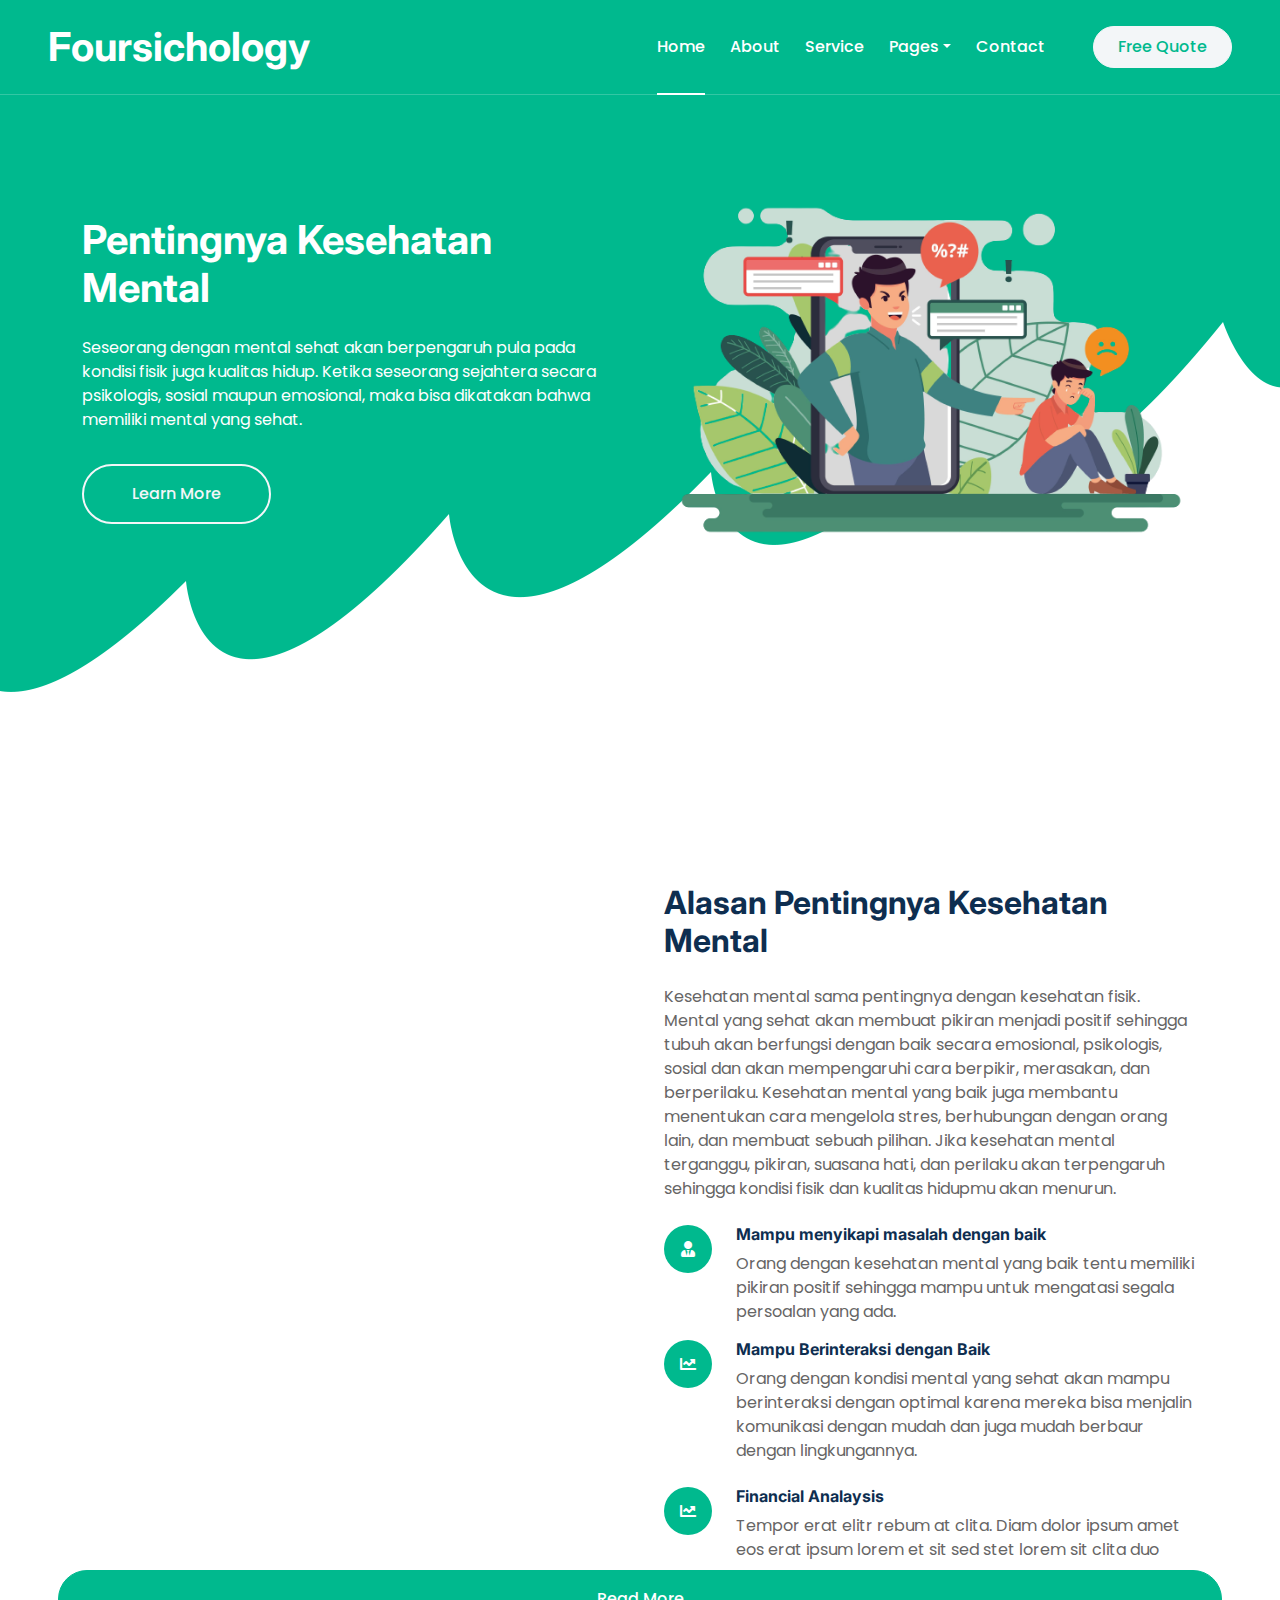
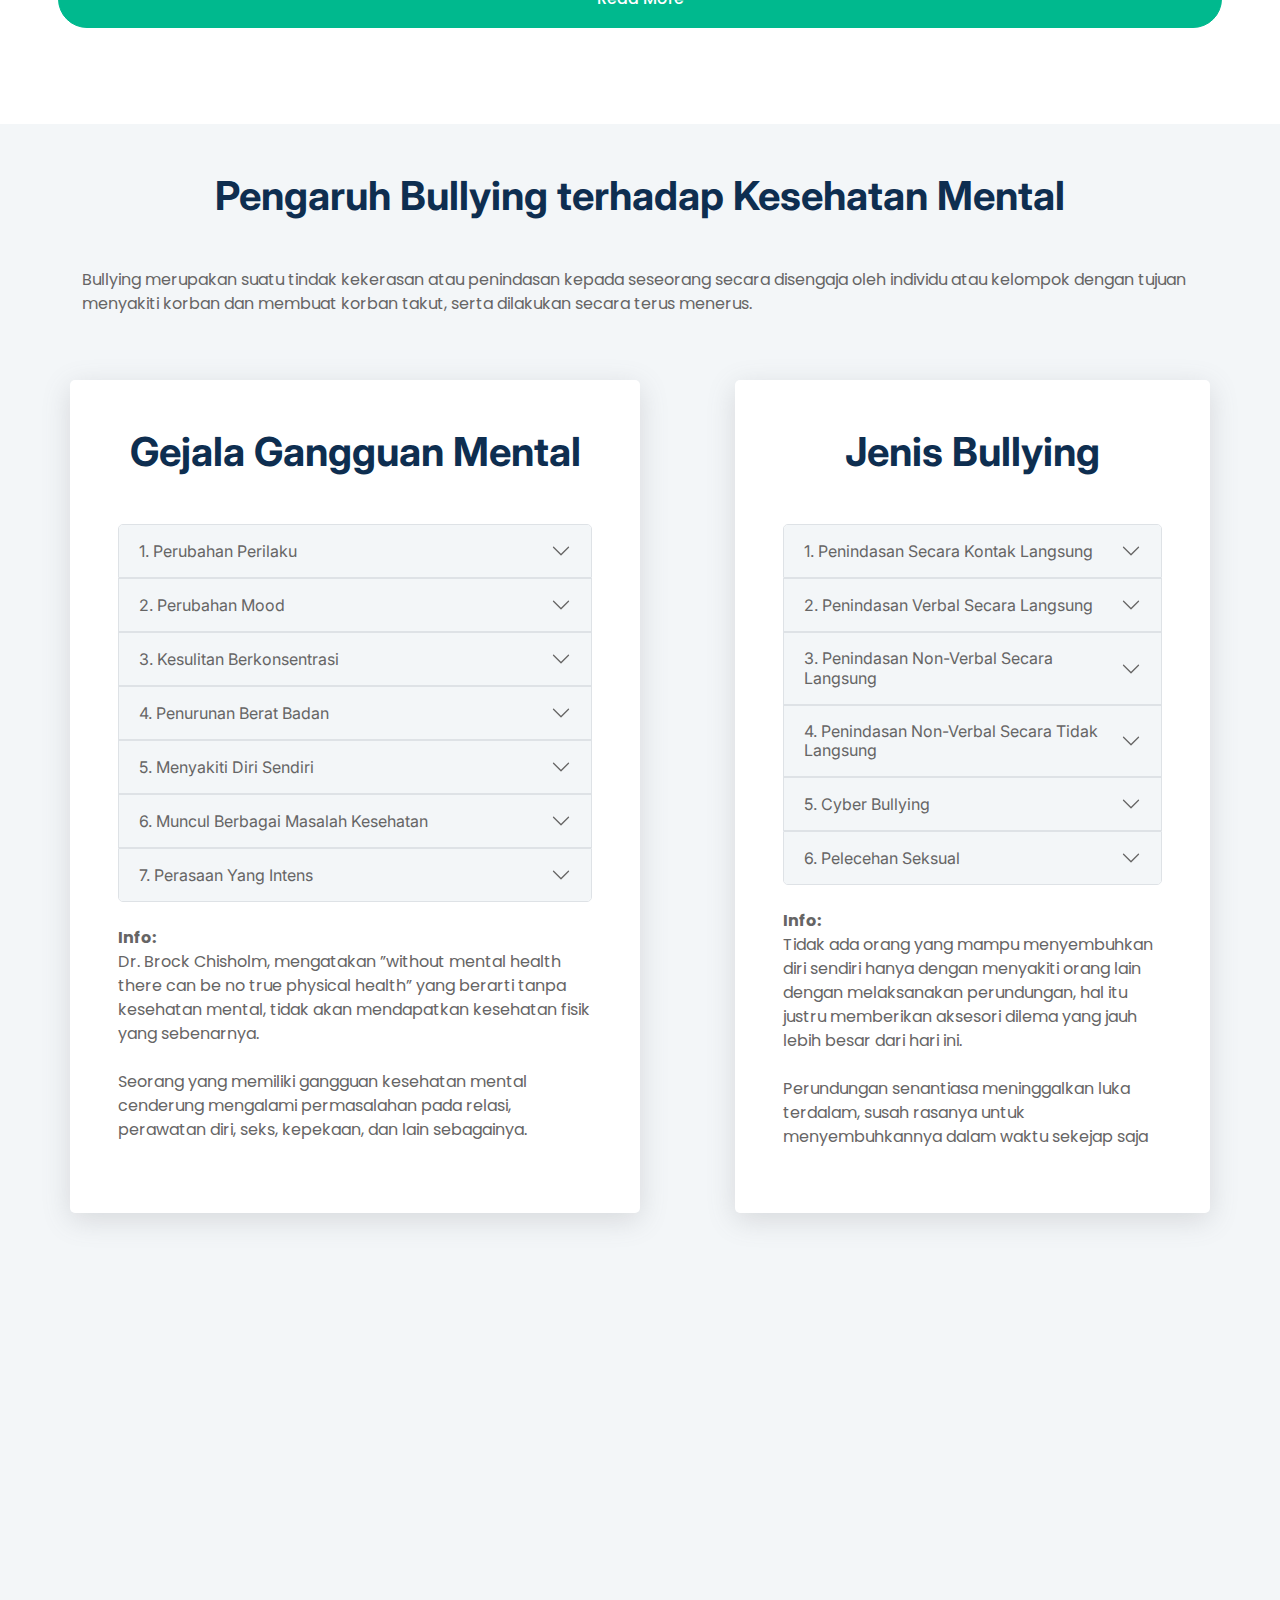
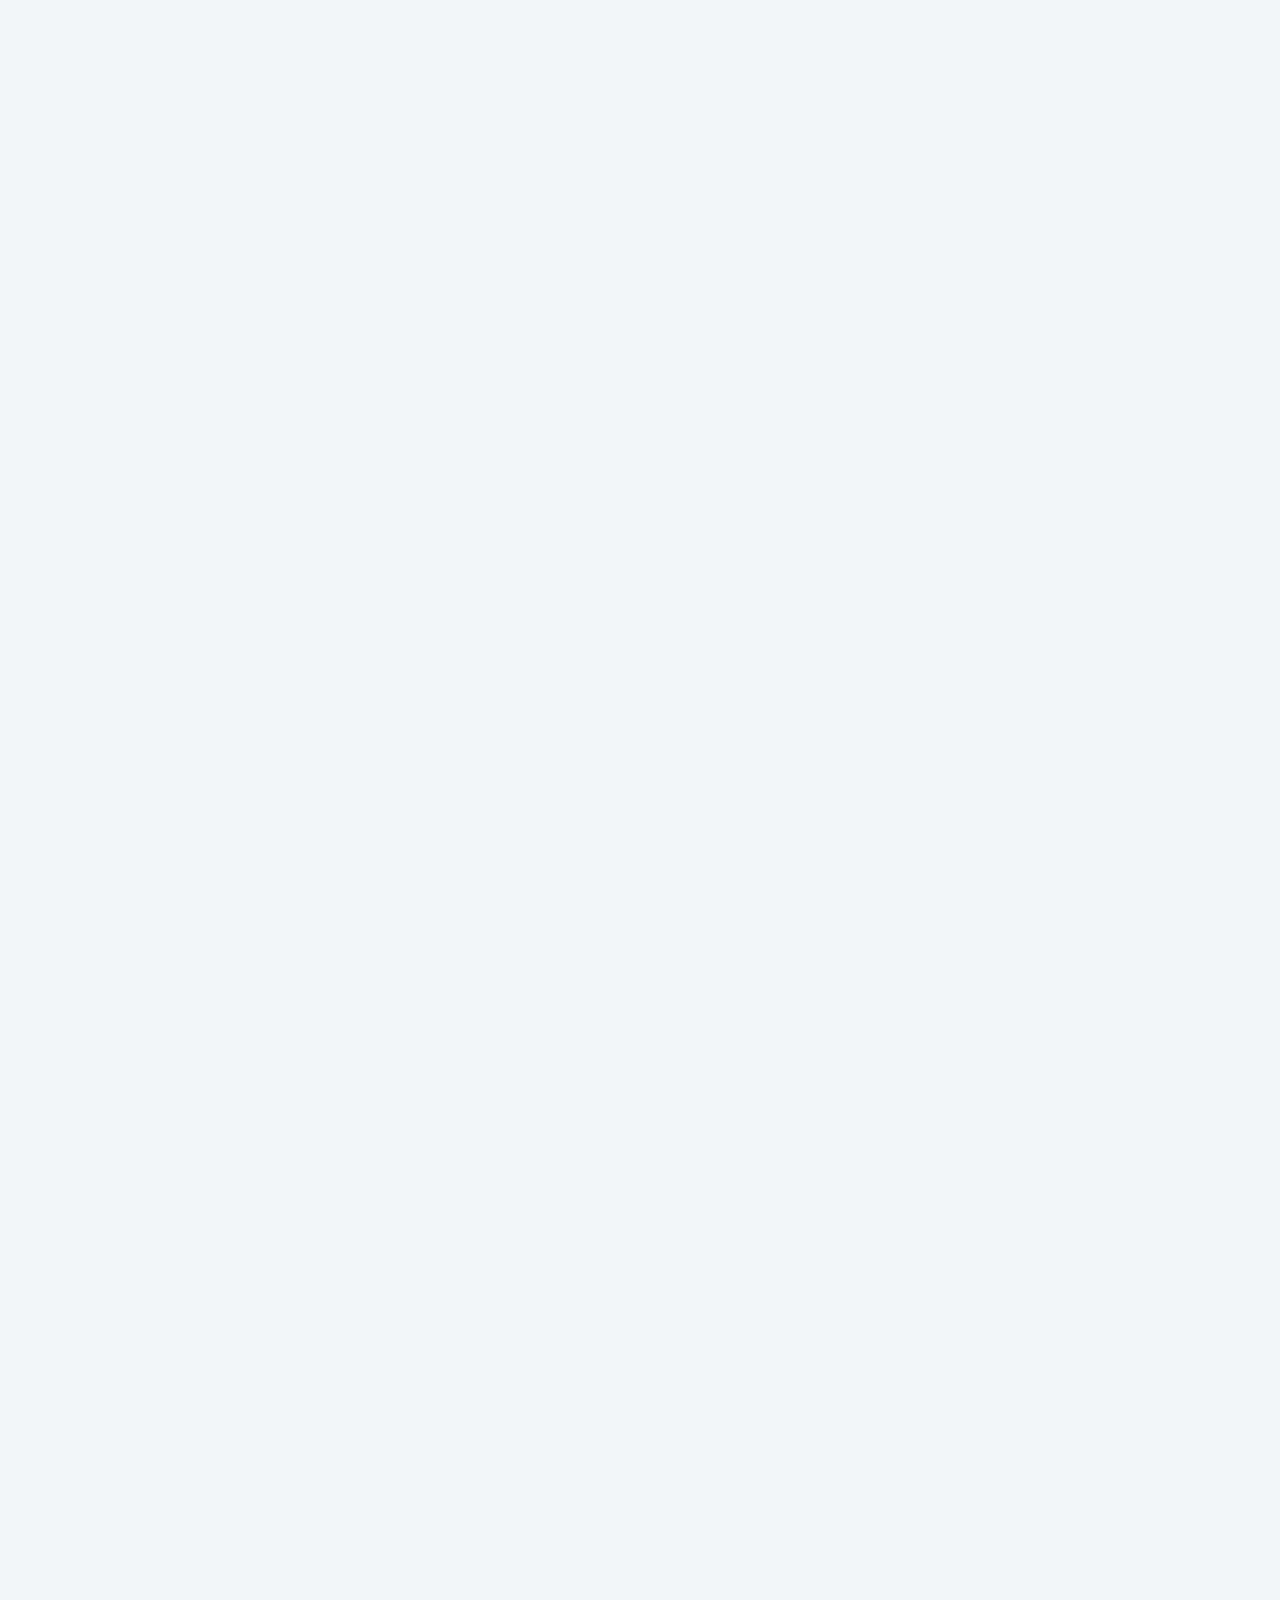
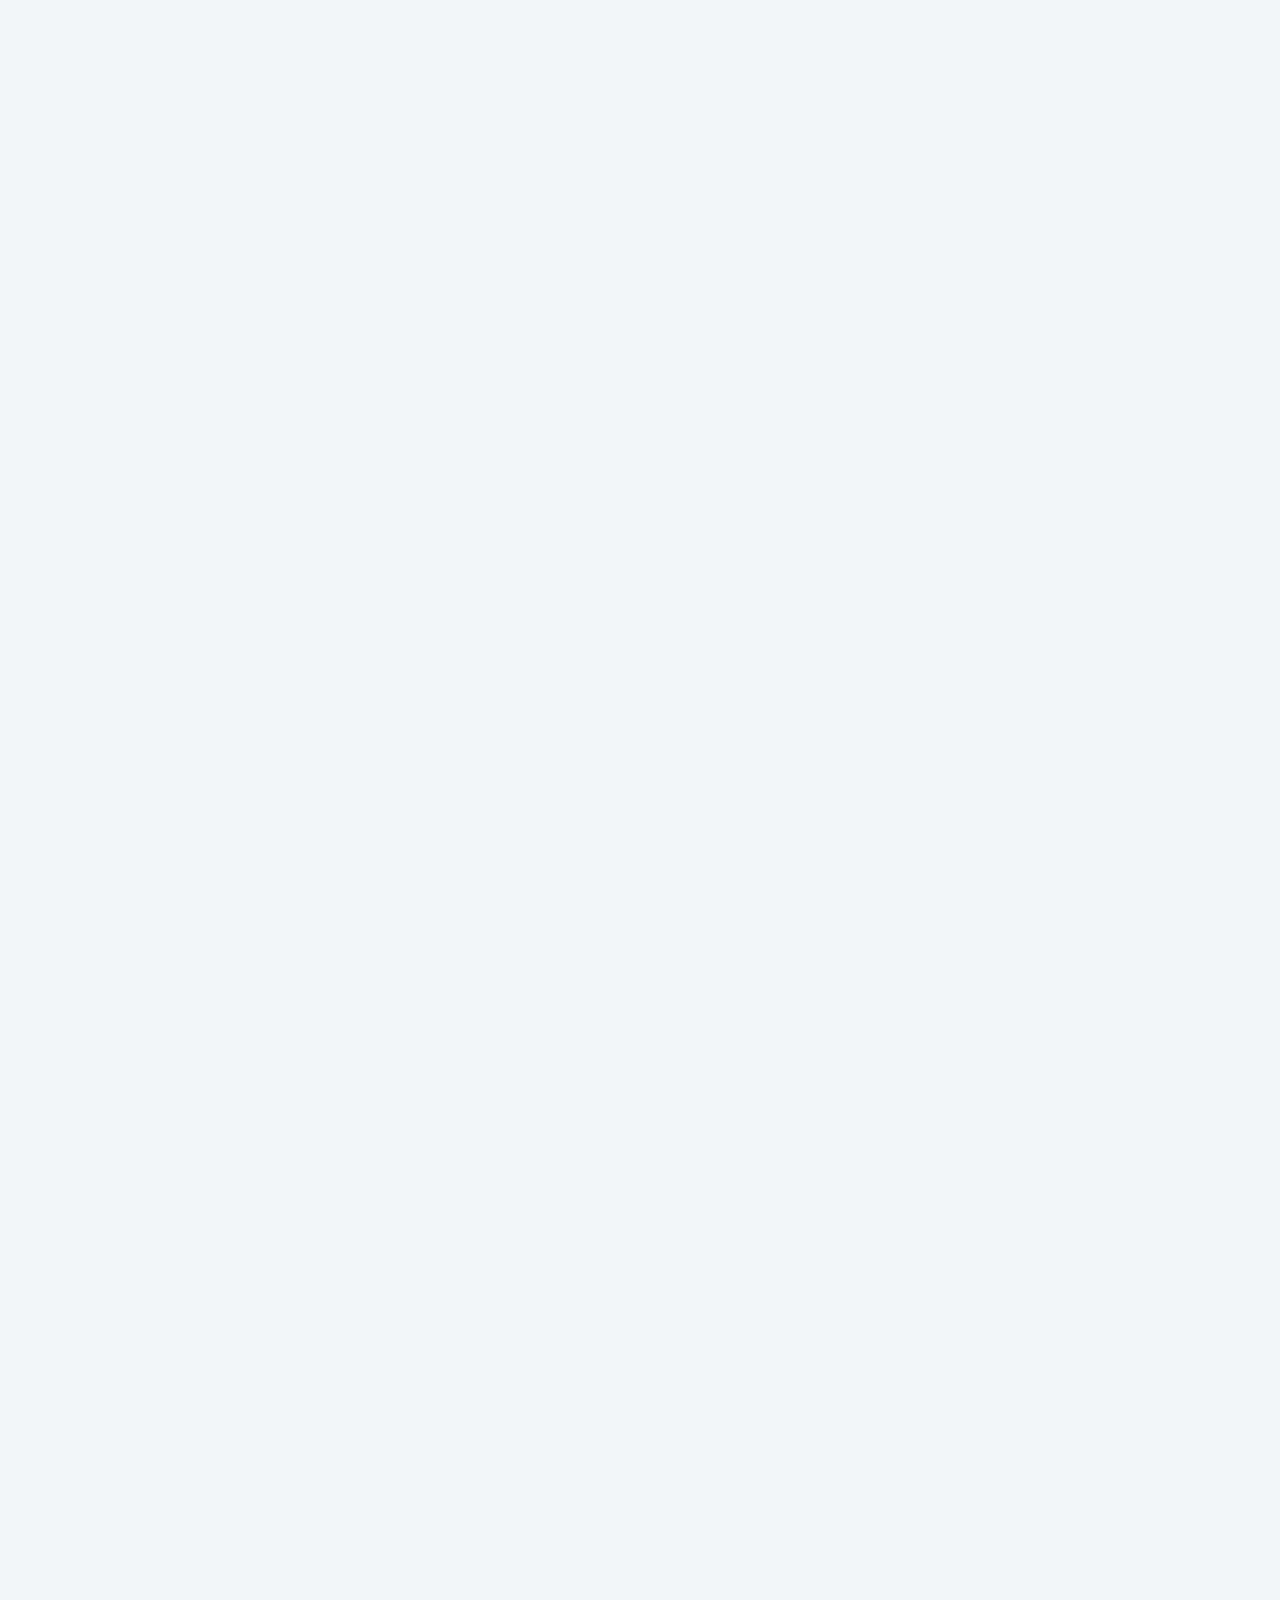
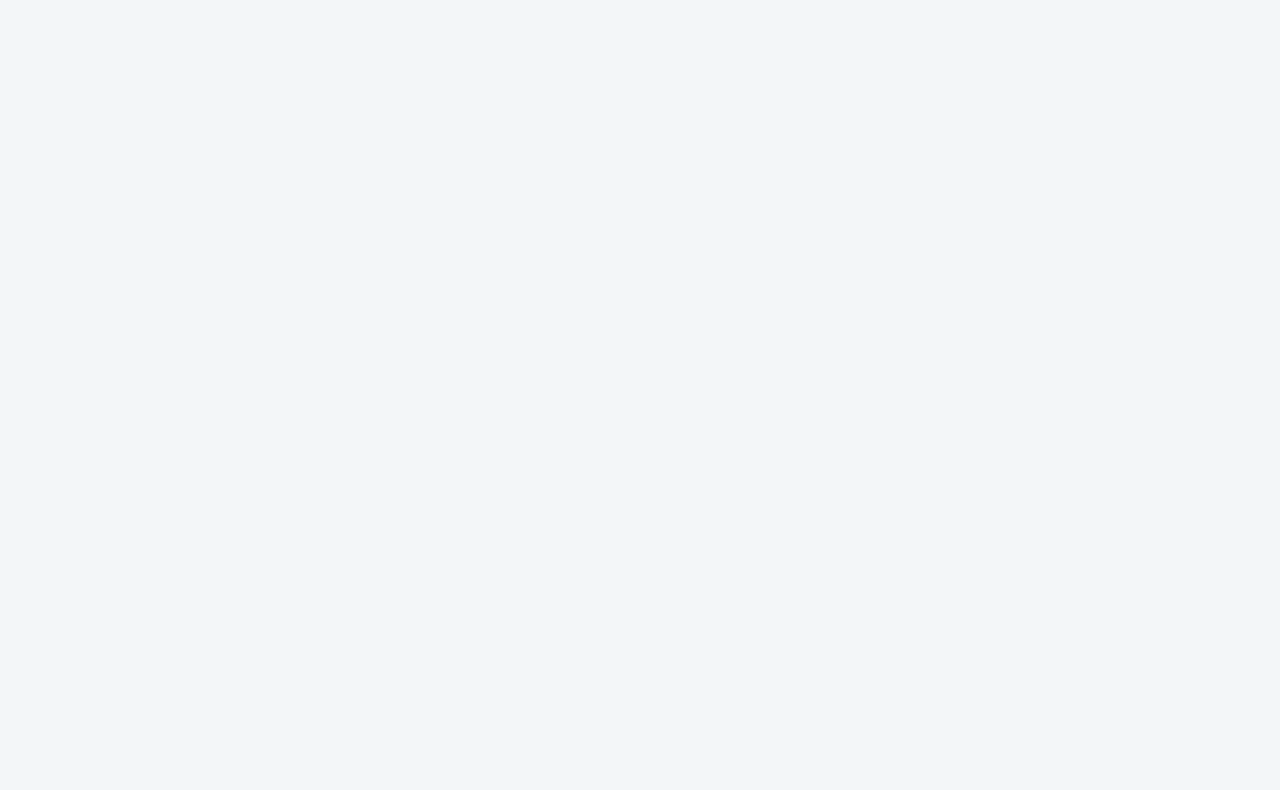
==== commit c159bab3: "membuat ukuran card sama pada bagian motivasi" ====
--- a/index.html
+++ b/index.html
@@ -1,775 +1,648 @@
 <!DOCTYPE html>
 <html lang="en">
-
-<head>
-    <meta charset="utf-8">
-    <title>Foursichology</title>
-    <meta content="width=device-width, initial-scale=1.0" name="viewport">
-    <meta content="" name="keywords">
-    <meta content="" name="description">
-    <link href="img/logo.png" rel="icon">
-    <link rel="preconnect" href="https://fonts.googleapis.com">
-    <link rel="preconnect" href="https://fonts.gstatic.com" crossorigin>
-    <link href="https://fonts.googleapis.com/css2?family=Heebo:wght@400;500;600&family=Inter:wght@700;800&display=swap" rel="stylesheet">     
-    <link href="https://cdnjs.cloudflare.com/ajax/libs/font-awesome/5.10.0/css/all.min.css" rel="stylesheet">
-    <link href="https://cdn.jsdelivr.net/npm/bootstrap-icons@1.4.1/font/bootstrap-icons.css" rel="stylesheet">    
-    <link href="lib/animate/animate.min.css" rel="stylesheet">
-    <link href="lib/owlcarousel/assets/owl.carousel.min.css" rel="stylesheet">    
-    <link href="css/bootstrap.min.css" rel="stylesheet">
-    <link href="css/style.css" rel="stylesheet">
-</head>
-
-<body>
-    <div class="container-xxl bg-white p-0">
-        <!-- Spinner Start -->
-        <!-- <div id="spinner" class="show bg-white position-fixed translate-middle w-100 vh-100 top-50 start-50 d-flex align-items-center justify-content-center">
+   <head>
+      <meta charset="utf-8" />
+      <title>Foursichology</title>
+      <meta content="width=device-width, initial-scale=1.0" name="viewport" />
+      <meta content="" name="keywords" />
+      <meta content="" name="description" />
+      <link href="img/favicon.ico" rel="icon" />
+      <link rel="preconnect" href="https://fonts.googleapis.com" />
+      <link rel="preconnect" href="https://fonts.gstatic.com" crossorigin />
+      <link href="https://fonts.googleapis.com/css2?family=Heebo:wght@400;500;600&family=Inter:wght@700;800&display=swap" rel="stylesheet" />
+      <link href="https://cdnjs.cloudflare.com/ajax/libs/font-awesome/5.10.0/css/all.min.css" rel="stylesheet" />
+      <link href="https://cdn.jsdelivr.net/npm/bootstrap-icons@1.4.1/font/bootstrap-icons.css" rel="stylesheet" />
+      <link href="lib/animate/animate.min.css" rel="stylesheet" />
+      <link href="lib/owlcarousel/assets/owl.carousel.min.css" rel="stylesheet" />
+      <link href="css/bootstrap.min.css" rel="stylesheet" />
+      <link href="css/style.css" rel="stylesheet" />
+   </head>
+
+   <body>
+      <div class="container-xxl bg-white p-0">
+         <!-- Spinner Start -->
+         <!-- <div id="spinner" class="show bg-white position-fixed translate-middle w-100 vh-100 top-50 start-50 d-flex align-items-center justify-content-center">
             <div class="spinner-border text-primary" style="width: 3rem; height: 3rem;" role="status">
                 <span class="sr-only">Loading...</span>
             </div>
         </div> -->
-        <!-- Spinner End -->
-
-
-        <!-- Navbar & Hero Start -->
-        <div class="container-xxl position-relative p-0">
+         <!-- Spinner End -->
+
+         <!-- Navbar & Hero Start -->
+         <div class="container-xxl position-relative p-0">
             <nav class="navbar navbar-expand-lg navbar-light px-4 px-lg-5 py-3 py-lg-0">
-                <a href="index.html" class=" logo ">
-                    <!-- <h1 class="m-0">Foursichology</h1> -->
-                    <img src="img/logo.png" alt="Logo" style="width: 100%; height: 80px;">
-                </a>
-                <button class="navbar-toggler" type="button" data-bs-toggle="collapse" data-bs-target="#navbarCollapse">
-                    <span class="fa fa-bars"></span>
-                </button>
-                <div class="collapse navbar-collapse" id="navbarCollapse">
-                    <div class="navbar-nav ms-auto py-0">
-                        <a href="#home" class="nav-item nav-link active">Home</a>
-                        <a href="#alasan" class="nav-item nav-link">Alasan</a>
-                        <a href="#gejala" class="nav-item nav-link">Gejala & Jenis</a>
-                        <a href="#pengaruh" class="nav-item nav-link">Pengaruh</a>
-                        <a href="#dampak" class="nav-item nav-link">Dampak</a>
-                    </div>
-                    <a href="" class="btn btn-light rounded-pill text-primary py-2 px-4 ms-lg-5">Learn more</a>
-                </div>
+               <a href="index.html" class="navbar-brand p-0">
+                  <h1 class="m-0">Foursichology</h1>
+                  <!-- <img src="img/logo.png" alt="Logo"> -->
+               </a>
+               <button class="navbar-toggler" type="button" data-bs-toggle="collapse" data-bs-target="#navbarCollapse">
+                  <span class="fa fa-bars"></span>
+               </button>
+               <div class="collapse navbar-collapse" id="navbarCollapse">
+                  <div class="navbar-nav ms-auto py-0">
+                     <a href="index.html" class="nav-item nav-link active">Home</a>
+                     <a href="about.html" class="nav-item nav-link">About</a>
+                     <a href="service.html" class="nav-item nav-link">Service</a>
+                     <div class="nav-item dropdown">
+                        <a href="#" class="nav-link dropdown-toggle" data-bs-toggle="dropdown">Pages</a>
+                        <div class="dropdown-menu m-0">
+                           <a href="feature.html" class="dropdown-item">Features</a>
+                           <a href="quote.html" class="dropdown-item">Free Quote</a>
+                           <a href="team.html" class="dropdown-item">Our Team</a>
+                           <a href="testimonial.html" class="dropdown-item">Testimonial</a>
+                           <a href="404.html" class="dropdown-item">404 Page</a>
+                        </div>
+                     </div>
+                     <a href="contact.html" class="nav-item nav-link">Contact</a>
+                  </div>
+                  <a href="" class="btn btn-light rounded-pill text-primary py-2 px-4 ms-lg-5">Free Quote</a>
+               </div>
             </nav>
-<section id="home">
+
             <div class="container-xxl bg-primary hero-header">
-                <div class="container">
-                    <div class="row g-5 align-items-center">
-                        <div class="col-lg-6 text-center text-lg-start">
-                            <h1 class="text-white mb-4 animated zoomIn">Pentingnya Kesehatan Mental</h1>
-                            <p class="text-white pb-3 animated zoomIn">Seseorang dengan mental sehat akan berpengaruh pula pada kondisi fisik juga kualitas hidup. Ketika seseorang sejahtera secara psikologis, sosial maupun emosional, maka bisa dikatakan bahwa memiliki mental yang sehat.</p>
-                            <a href="" class="btn btn-outline-light rounded-pill border-2 py-3 px-5 animated slideInRight">Learn More</a>
-                        </div>
-                        <div class="col-lg-6 text-center text-lg-start">
-                            <img class="img-fluid animated zoomIn" src="img/banner.png" alt="">
-                        </div>
-                    </div>
-                </div>
-            </div>
-        </section>
-        </div>
-        
-
-
-        
-<section id="alasan">
-        <div class="container-xxl py-6">
+               <div class="container">
+                  <div class="row g-5 align-items-center">
+                     <div class="col-lg-6 text-center text-lg-start">
+                        <h1 class="text-white mb-4 animated zoomIn">Pentingnya Kesehatan Mental</h1>
+                        <p class="text-white pb-3 animated zoomIn">
+                           Seseorang dengan mental sehat akan berpengaruh pula pada kondisi fisik juga kualitas hidup. Ketika seseorang sejahtera secara psikologis, sosial maupun emosional, maka bisa dikatakan bahwa memiliki mental yang sehat.
+                        </p>
+                        <a href="" class="btn btn-outline-light rounded-pill border-2 py-3 px-5 animated slideInRight">Learn More</a>
+                     </div>
+                     <div class="col-lg-6 text-center text-lg-start">
+                        <img class="img-fluid animated zoomIn" src="img/banner.png" alt="" />
+                     </div>
+                  </div>
+               </div>
+            </div>
+         </div>
+         <!-- Navbar & Hero End -->
+
+         <!-- About Start -->
+
+         <div class="container-xxl py-6">
             <div class="container">
-                <div class="row g-5 align-items-center">
-                    <div class="col-lg-6 wow zoomIn" data-wow-delay="0.1s">
-                        <img class="img-fluid" src="img/pengaruhh.jpg">
-                    </div>
-                    <div class="col-lg-6 wow fadeInUp" data-wow-delay="0.1s">
-                        <!-- <div class="d-inline-block border rounded-pill text-primary px-4 mb-3">About Us</div> -->
-                        <h2 class="mb-4">Alasan Pentingnya Kesehatan Mental</h2>
-                        <p class="mb-4">Kesehatan mental sama pentingnya dengan kesehatan fisik. Mental yang sehat  akan membuat pikiran menjadi positif sehingga tubuh akan berfungsi dengan baik secara emosional, psikologis,  sosial dan akan mempengaruhi cara berpikir, merasakan, dan berperilaku. Kesehatan mental yang baik juga membantu menentukan cara mengelola stres, berhubungan dengan orang lain, dan membuat sebuah pilihan. Jika kesehatan mental terganggu, pikiran, suasana hati, dan perilaku akan terpengaruh sehingga kondisi fisik dan kualitas hidupmu akan menurun.</p>
-                        <div class="row g-3 mb-4">
-                            <div class="col-12 d-flex">
-                                <div class="flex-shrink-0 btn-lg-square rounded-circle bg-primary">
-                                    <i class="fa fa-user-tie text-white"></i>
-                                </div>
-                                <div class="ms-4">
-                                    <h6>Mampu menyikapi masalah dengan baik</h6>
-                                    <span>Orang dengan kesehatan mental yang baik tentu memiliki pikiran positif sehingga mampu untuk mengatasi segala persoalan yang ada.</span>
-
-                                </div>
-                            </div>
-                            <div class="col-12 d-flex">
-                                <div class="flex-shrink-0 btn-lg-square rounded-circle bg-primary">
-                                    <i class="fa fa-chart-line text-white"></i>
-                                </div>
-                                <div class="ms-4">
-                                    <h6>Mampu Berinteraksi dengan Baik</h6>
-                                    <span>Orang dengan kondisi mental yang sehat akan mampu berinteraksi dengan optimal karena mereka bisa menjalin komunikasi dengan mudah dan juga mudah berbaur dengan lingkungannya.</span>
-                                    
-                                </div>
-                            </div>
-                        </div>
-                        <a class="btn btn-primary rounded-pill py-3 px-5 mt-2" href="">Read More</a>
-                    </div>
-                </div>
-            </div>
-        </div>
-    </section>
-        
-
-      
-        <section id="gejala">
-            <div class="container mt-5 my-20">
-              <h1 class="title-content text-center mb-5" data-aos="fade-up">Pengaruh Bullying terhadap Kesehatan Mental</h1>
-              <p class="mb-5" data-aos="fade-up">Bullying merupakan suatu tindak kekerasan atau penindasan kepada seseorang secara disengaja oleh individu atau kelompok dengan tujuan menyakiti korban dan membuat korban takut, serta dilakukan secara terus menerus.</p>
-              <div class="row justify-content-between">
-                <div class="card col-lg-6 col-md-12 col-sm-12 my-3 px-5 py-5" data-aos="fade-right" style="border: none; box-shadow: rgba(100, 100, 111, 0.2) 0px 7px 29px 0px;">
+               <div class="row g-5 align-items-center">
+                  <div class="col-lg-6 wow zoomIn" data-wow-delay="0.1s">
+                     <img class="img-fluid" src="img/pengaruhh.jpg" />
+                  </div>
+                  <div class="col-lg-6 wow fadeInUp" data-wow-delay="0.1s">
+                     <!-- <div class="d-inline-block border rounded-pill text-primary px-4 mb-3">About Us</div> -->
+                     <h2 class="mb-4">Alasan Pentingnya Kesehatan Mental</h2>
+                     <p class="mb-4">
+                        Kesehatan mental sama pentingnya dengan kesehatan fisik. Mental yang sehat akan membuat pikiran menjadi positif sehingga tubuh akan berfungsi dengan baik secara emosional, psikologis, sosial dan akan mempengaruhi cara
+                        berpikir, merasakan, dan berperilaku. Kesehatan mental yang baik juga membantu menentukan cara mengelola stres, berhubungan dengan orang lain, dan membuat sebuah pilihan. Jika kesehatan mental terganggu, pikiran, suasana hati,
+                        dan perilaku akan terpengaruh sehingga kondisi fisik dan kualitas hidupmu akan menurun.
+                     </p>
+                     <div class="row g-3 mb-4">
+                        <div class="col-12 d-flex">
+                           <div class="flex-shrink-0 btn-lg-square rounded-circle bg-primary">
+                              <i class="fa fa-user-tie text-white"></i>
+                           </div>
+                           <div class="ms-4">
+                              <h6>Mampu menyikapi masalah dengan baik</h6>
+                              <span>Orang dengan kesehatan mental yang baik tentu memiliki pikiran positif sehingga mampu untuk mengatasi segala persoalan yang ada.</span>
+                           </div>
+                        </div>
+                        <div class="col-12 d-flex">
+                           <div class="flex-shrink-0 btn-lg-square rounded-circle bg-primary">
+                              <i class="fa fa-chart-line text-white"></i>
+                           </div>
+                           <div class="ms-4">
+                              <h6>Mampu Berinteraksi dengan Baik</h6>
+                              <span>Orang dengan kondisi mental yang sehat akan mampu berinteraksi dengan optimal karena mereka bisa menjalin komunikasi dengan mudah dan juga mudah berbaur dengan lingkungannya.</span>
+                           </div>
+                        </div>
+                     </div>
+                     <div class="col-12 d-flex">
+                        <div class="flex-shrink-0 btn-lg-square rounded-circle bg-primary">
+                           <i class="fa fa-chart-line text-white"></i>
+                        </div>
+                        <div class="ms-4">
+                           <h6>Financial Analaysis</h6>
+                           <span>Tempor erat elitr rebum at clita. Diam dolor ipsum amet eos erat ipsum lorem et sit sed stet lorem sit clita duo</span>
+                        </div>
+                     </div>
+                  </div>
+                  <a class="btn btn-primary rounded-pill py-3 px-5 mt-2" href="">Read More</a>
+               </div>
+            </div>
+         </div>
+      </div>
+      <!-- About End -->
+
+      <section id="gejala">
+         <div class="container mt-5 my-20">
+            <h1 class="title-content text-center mb-5" data-aos="fade-up">Pengaruh Bullying terhadap Kesehatan Mental</h1>
+            <p class="mb-5" data-aos="fade-up">
+               Bullying merupakan suatu tindak kekerasan atau penindasan kepada seseorang secara disengaja oleh individu atau kelompok dengan tujuan menyakiti korban dan membuat korban takut, serta dilakukan secara terus menerus.
+            </p>
+            <div class="row justify-content-between">
+               <div class="card col-lg-6 col-md-12 col-sm-12 my-3 px-5 py-5" data-aos="fade-right" style="border: none; box-shadow: rgba(100, 100, 111, 0.2) 0px 7px 29px 0px">
                   <h1 class="title-content mb-5 text-center">Gejala Gangguan Mental</h1>
-                <div class="mt-7 accordion" id="accordionExample">
-                  <div class="bg-white border border-gray-200 accordion-item">
-                    <h2 class="accordion-header" id="headingOne">
-                      <button class="accordion-button collapsed" type="button" data-bs-toggle="collapse" data-bs-target="#collapseOne" aria-expanded="false" aria-controls="collapseOne">
-                        1. Perubahan Perilaku
-                      </button>
-                    </h2>
-                    <div id="collapseOne" class="accordion-collapse collapse" aria-labelledby="headingOne" data-bs-parent="#accordionExample">
-                      <div class="accordion-body">
-                        Ketika seseorang menjadi cenderung bersifat kasar, hingga berkata yang menyakitkan orang lain padahal sebelumnya tidak. Selain itu juga seperti menjadi lebih mudah marah dan merasa frustasi.
-                      </div>
-                    </div>
-                  </div>
-      
-                  <div class="bg-white border border-gray-200 accordion-item">
-                    <h2 class="accordion-header" id="headingTwo">
-                      <button class="accordion-button collapsed" type="button" data-bs-toggle="collapse" data-bs-target="#collapseTwo" aria-expanded="false" aria-controls="collapseTwo">
-                        2. Perubahan Mood
-                      </button>
-                    </h2>
-                    <div id="collapseTwo" class="accordion-collapse collapse" aria-labelledby="headingTwo" data-bs-parent="#accordionExample">
-                      <div class="accordion-body">
-                        Mood atau suasana hati anak yang berubah secara tiba-tiba yg bisa berlangsung sebentar hingga dalam jangka waktu yang tidak menentu.
-                      </div>
-                    </div>
-                  </div>
-      
-                  <div class="bg-white border border-gray-200 accordion-item">
-                    <h2 class="accordion-header" id="headingThree">
-                      <button class="accordion-button collapsed" type="button" data-bs-toggle="collapse" data-bs-target="#collapseThree" aria-expanded="false" aria-controls="collapseThree">
-                        3. Kesulitan Berkonsentrasi
-                      </button>
-                    </h2>
-                    <div id="collapseThree" class="accordion-collapse collapse" aria-labelledby="headingThree" data-bs-parent="#accordionExample">
-                      <div class="accordion-body">
-                        Mereka cenderung sulit fokus atau memperhatikan dalam waktu yang lama. Selain itu, mereka juga memiliki kesulitan untuk duduk diam dan membaca.
-                      </div>
-                    </div>
-                  </div>
-      
-                  <div class="bg-white border border-gray-200 accordion-item">
-                    <h2 class="accordion-header" id="headingFour">
-                      <button class="accordion-button collapsed" type="button" data-bs-toggle="collapse" data-bs-target="#collapseFour" aria-expanded="false" aria-controls="collapseFour">
-                        4. Penurunan Berat Badan
-                      </button>
-                    </h2>
-                    <div id="collapseFour" class="accordion-collapse collapse" aria-labelledby="headingFour" data-bs-parent="#accordionExample">
-                      <div class="accordion-body">
-                        Tak hanya karena penyakit fisik, berat badan yang menurun drastis juga bisa menjadi tanda penyakit mental anak. Gangguan makan, stres, hingga depresi dapat menjadi penyebab anak kehilangan nafsu makan, mual, dan muntah yang berkelanjutan.
-                      </div>
-                    </div>
-                  </div>
-      
-                  <div class="bg-white border border-gray-200 accordion-item">
-                    <h2 class="accordion-header" id="headingFive">
-                      <button class="accordion-button collapsed" type="button" data-bs-toggle="collapse" data-bs-target="#collapseFive" aria-expanded="false" aria-controls="collapseFive">
-                        5. Menyakiti Diri Sendiri
-                      </button>
-                    </h2>
-                    <div id="collapseFive" class="accordion-collapse collapse" aria-labelledby="headingFive" data-bs-parent="#accordionExample">
-                      <div class="accordion-body">
-                        Karena adanya rasa kekhawatiran serta rasa takut berlebih, perasaan ini dapat berujung pada keinginannya untuk menyakiti diri sendiri. Biasanya ini menjadi akumulasi dari perasaan stres serta menyalahkan diri sendiri karena gangguan mental juga mengakibatkan sulit mengelola emosi.
-                      </div>
-                    </div>
-                  </div>
-      
-                  <div class="bg-white border border-gray-200 accordion-item">
-                    <h2 class="accordion-header" id="headingSix">
-                      <button class="accordion-button collapsed" type="button" data-bs-toggle="collapse" data-bs-target="#collapseSix" aria-expanded="false" aria-controls="collapseSix">
-                        6. Muncul Berbagai Masalah Kesehatan
-                      </button>
-                    </h2>
-                    <div id="collapseSix" class="accordion-collapse collapse" aria-labelledby="headingSix" data-bs-parent="#accordionExample">
-                      <div class="accordion-body">
-                        Penyakit atau gangguan mental juga dapat ditandai dengan masalah pada kesehatannya, misal mengalami sakit kepala dan sakit perut yang berkelanjutan.
-                      </div>
-                    </div>
-                  </div>
-      
-                  <div class="bg-white border border-gray-200 accordion-item">
-                    <h2 class="accordion-header" id="headingSeven">
-                      <button class="accordion-button collapsed" type="button" data-bs-toggle="collapse" data-bs-target="#collapseSeven" aria-expanded="false" aria-controls="collapseSeven">
-                        7. Perasaan Yang Intens
-                      </button>
-                    </h2>
-                    <div id="collapseSeven" class="accordion-collapse collapse" aria-labelledby="headingSeven" data-bs-parent="#accordionExample">
-                      <div class="accordion-body">
-                        Tanda ini seperti menangis, berteriak atau mual disertai dengan perasaan sangat intens. Perasaan ini pun dapat menyebabkan efek seperti kesulitan bernapas, jantung berdebar atau bernapas dengan cepat, yang dapat mengganggu aktivitas sehari-hari.
-                      </div>
-                    </div>
-                  </div>
-                </div>
-                <blockquote class="mt-4">
-                  <b>Info:</b>
-                  <br>
-                  Dr. Brock Chisholm, mengatakan ”without mental health there can be no true physical health” yang berarti tanpa kesehatan mental, tidak akan mendapatkan kesehatan fisik yang sebenarnya.
-                  <br>
-                  <br>
-                  Seorang yang memiliki gangguan kesehatan mental cenderung mengalami permasalahan pada relasi, perawatan diri, seks, kepekaan, dan lain sebagainya.
-                </blockquote>
-                </div>
-    
-                <div class="card col-lg-5 col-md-12 col-sm-12 my-3 px-5 py-5" data-aos="fade-left" style="border: none; box-shadow: rgba(100, 100, 111, 0.2) 0px 7px 29px 0px;">
+                  <div class="mt-7 accordion" id="accordionExample">
+                     <div class="bg-white border border-gray-200 accordion-item">
+                        <h2 class="accordion-header" id="headingOne">
+                           <button class="accordion-button collapsed" type="button" data-bs-toggle="collapse" data-bs-target="#collapseOne" aria-expanded="false" aria-controls="collapseOne">1. Perubahan Perilaku</button>
+                        </h2>
+                        <div id="collapseOne" class="accordion-collapse collapse" aria-labelledby="headingOne" data-bs-parent="#accordionExample">
+                           <div class="accordion-body">
+                              Ketika seseorang menjadi cenderung bersifat kasar, hingga berkata yang menyakitkan orang lain padahal sebelumnya tidak. Selain itu juga seperti menjadi lebih mudah marah dan merasa frustasi.
+                           </div>
+                        </div>
+                     </div>
+
+                     <div class="bg-white border border-gray-200 accordion-item">
+                        <h2 class="accordion-header" id="headingTwo">
+                           <button class="accordion-button collapsed" type="button" data-bs-toggle="collapse" data-bs-target="#collapseTwo" aria-expanded="false" aria-controls="collapseTwo">2. Perubahan Mood</button>
+                        </h2>
+                        <div id="collapseTwo" class="accordion-collapse collapse" aria-labelledby="headingTwo" data-bs-parent="#accordionExample">
+                           <div class="accordion-body">Mood atau suasana hati anak yang berubah secara tiba-tiba yg bisa berlangsung sebentar hingga dalam jangka waktu yang tidak menentu.</div>
+                        </div>
+                     </div>
+
+                     <div class="bg-white border border-gray-200 accordion-item">
+                        <h2 class="accordion-header" id="headingThree">
+                           <button class="accordion-button collapsed" type="button" data-bs-toggle="collapse" data-bs-target="#collapseThree" aria-expanded="false" aria-controls="collapseThree">3. Kesulitan Berkonsentrasi</button>
+                        </h2>
+                        <div id="collapseThree" class="accordion-collapse collapse" aria-labelledby="headingThree" data-bs-parent="#accordionExample">
+                           <div class="accordion-body">Mereka cenderung sulit fokus atau memperhatikan dalam waktu yang lama. Selain itu, mereka juga memiliki kesulitan untuk duduk diam dan membaca.</div>
+                        </div>
+                     </div>
+
+                     <div class="bg-white border border-gray-200 accordion-item">
+                        <h2 class="accordion-header" id="headingFour">
+                           <button class="accordion-button collapsed" type="button" data-bs-toggle="collapse" data-bs-target="#collapseFour" aria-expanded="false" aria-controls="collapseFour">4. Penurunan Berat Badan</button>
+                        </h2>
+                        <div id="collapseFour" class="accordion-collapse collapse" aria-labelledby="headingFour" data-bs-parent="#accordionExample">
+                           <div class="accordion-body">
+                              Tak hanya karena penyakit fisik, berat badan yang menurun drastis juga bisa menjadi tanda penyakit mental anak. Gangguan makan, stres, hingga depresi dapat menjadi penyebab anak kehilangan nafsu makan, mual, dan muntah
+                              yang berkelanjutan.
+                           </div>
+                        </div>
+                     </div>
+
+                     <div class="bg-white border border-gray-200 accordion-item">
+                        <h2 class="accordion-header" id="headingFive">
+                           <button class="accordion-button collapsed" type="button" data-bs-toggle="collapse" data-bs-target="#collapseFive" aria-expanded="false" aria-controls="collapseFive">5. Menyakiti Diri Sendiri</button>
+                        </h2>
+                        <div id="collapseFive" class="accordion-collapse collapse" aria-labelledby="headingFive" data-bs-parent="#accordionExample">
+                           <div class="accordion-body">
+                              Karena adanya rasa kekhawatiran serta rasa takut berlebih, perasaan ini dapat berujung pada keinginannya untuk menyakiti diri sendiri. Biasanya ini menjadi akumulasi dari perasaan stres serta menyalahkan diri sendiri
+                              karena gangguan mental juga mengakibatkan sulit mengelola emosi.
+                           </div>
+                        </div>
+                     </div>
+
+                     <div class="bg-white border border-gray-200 accordion-item">
+                        <h2 class="accordion-header" id="headingSix">
+                           <button class="accordion-button collapsed" type="button" data-bs-toggle="collapse" data-bs-target="#collapseSix" aria-expanded="false" aria-controls="collapseSix">6. Muncul Berbagai Masalah Kesehatan</button>
+                        </h2>
+                        <div id="collapseSix" class="accordion-collapse collapse" aria-labelledby="headingSix" data-bs-parent="#accordionExample">
+                           <div class="accordion-body">Penyakit atau gangguan mental juga dapat ditandai dengan masalah pada kesehatannya, misal mengalami sakit kepala dan sakit perut yang berkelanjutan.</div>
+                        </div>
+                     </div>
+
+                     <div class="bg-white border border-gray-200 accordion-item">
+                        <h2 class="accordion-header" id="headingSeven">
+                           <button class="accordion-button collapsed" type="button" data-bs-toggle="collapse" data-bs-target="#collapseSeven" aria-expanded="false" aria-controls="collapseSeven">7. Perasaan Yang Intens</button>
+                        </h2>
+                        <div id="collapseSeven" class="accordion-collapse collapse" aria-labelledby="headingSeven" data-bs-parent="#accordionExample">
+                           <div class="accordion-body">
+                              Tanda ini seperti menangis, berteriak atau mual disertai dengan perasaan sangat intens. Perasaan ini pun dapat menyebabkan efek seperti kesulitan bernapas, jantung berdebar atau bernapas dengan cepat, yang dapat
+                              mengganggu aktivitas sehari-hari.
+                           </div>
+                        </div>
+                     </div>
+                  </div>
+                  <blockquote class="mt-4">
+                     <b>Info:</b>
+                     <br />
+                     Dr. Brock Chisholm, mengatakan ”without mental health there can be no true physical health” yang berarti tanpa kesehatan mental, tidak akan mendapatkan kesehatan fisik yang sebenarnya.
+                     <br />
+                     <br />
+                     Seorang yang memiliki gangguan kesehatan mental cenderung mengalami permasalahan pada relasi, perawatan diri, seks, kepekaan, dan lain sebagainya.
+                  </blockquote>
+               </div>
+
+               <div class="card col-lg-5 col-md-12 col-sm-12 my-3 px-5 py-5" data-aos="fade-left" style="border: none; box-shadow: rgba(100, 100, 111, 0.2) 0px 7px 29px 0px">
                   <h1 class="title-content mb-5 text-center">Jenis Bullying</h1>
-                <div class="mt-7 accordion" id="accordionExample">
-                  <div class="bg-white border border-gray-200 accordion-item">
-                    <h2 class="accordion-header" id="heading1">
-                      <button class="accordion-button collapsed" type="button" data-bs-toggle="collapse" data-bs-target="#collapse1" aria-expanded="false" aria-controls="collapse1">
-                        1. Penindasan Secara Kontak Langsung
-                      </button>
-                    </h2>
-                    <div id="collapse1" class="accordion-collapse collapse" aria-labelledby="heading1" data-bs-parent="#accordionExample">
-                      <div class="accordion-body">
-                        Penindasan ini dilakukan dengan cara memukul, mendorong, mencubit, menggigit, mencakar, serta melakukan pemerasan dan merusak barang yang dimiliki oleh orang lain.
-                      </div>
-                    </div>
-                  </div>
-      
-                  <div class="bg-white border border-gray-200 accordion-item">
-                    <h2 class="accordion-header" id="heading2">
-                      <button class="accordion-button collapsed" type="button" data-bs-toggle="collapse" data-bs-target="#collapse2" aria-expanded="false" aria-controls="collapse2">
-                        2. Penindasan Verbal Secara Langsung
-                      </button>
-                    </h2>
-                    <div id="collapse2" class="accordion-collapse collapse" aria-labelledby="heading2" data-bs-parent="#accordionExample">
-                      <div class="accordion-body">
-                        Tindakan ini dilakukan apabila seseorang mengancam, mempermalukan, merendahkan, mengejek, mencela, mencaci maki, menyebarkan gosip, dan memberi panggilan nama.
-                      </div>
-                    </div>
-                  </div>
-      
-                  <div class="bg-white border border-gray-200 accordion-item">
-                    <h2 class="accordion-header" id="heading3">
-                      <button class="accordion-button collapsed" type="button" data-bs-toggle="collapse" data-bs-target="#collapse3" aria-expanded="false" aria-controls="collapse3">
-                        3. Penindasan Non-Verbal Secara Langsung
-                      </button>
-                    </h2>
-                    <div id="collapse3" class="accordion-collapse collapse" aria-labelledby="heading3" data-bs-parent="#accordionExample">
-                      <div class="accordion-body">
-                        Penindasan ini ditemukan apabila seseorang menatap sinis, menjulurkan lidah, memberi simbol menggunakan jari, dan menampilkan ekspresi merendahkan.
-                      </div>
-                    </div>
-                  </div>
-      
-                  <div class="bg-white border border-gray-200 accordion-item">
-                    <h2 class="accordion-header" id="heading4">
-                      <button class="accordion-button collapsed" type="button" data-bs-toggle="collapse" data-bs-target="#collapse4" aria-expanded="false" aria-controls="collapse4">
-                        4. Penindasan Non-Verbal Secara Tidak Langsung
-                      </button>
-                    </h2>
-                    <div id="collapse4" class="accordion-collapse collapse" aria-labelledby="heading4" data-bs-parent="#accordionExample">
-                      <div class="accordion-body">
-                        Tindakan ini dilakukan dengan cara mendiamkan seseorang, melakukan penipuan atas persahabatan sehingga menjadi renggang, dan mengirimkan surat kebencian.
-                      </div>
-                    </div>
-                  </div>
-      
-                  <div class="bg-white border border-gray-200 accordion-item">
-                    <h2 class="accordion-header" id="heading5">
-                      <button class="accordion-button collapsed" type="button" data-bs-toggle="collapse" data-bs-target="#collapse5" aria-expanded="false" aria-controls="collapse5">
-                        5. Cyber Bullying
-                      </button>
-                    </h2>
-                    <div id="collapse5" class="accordion-collapse collapse" aria-labelledby="heading5" data-bs-parent="#accordionExample">
-                      <div class="accordion-body">
-                        Penindasan yang dilakukan dengan sarana media elektronik seperti menyebarkan video intimidasi, melakukan pencemaran nama baik, dan penyalahgunaan media sosial.
-                      </div>
-                    </div>
-                  </div>
-      
-                  <div class="bg-white border border-gray-200 accordion-item">
-                    <h2 class="accordion-header" id="heading6">
-                      <button class="accordion-button collapsed" type="button" data-bs-toggle="collapse" data-bs-target="#collapse6" aria-expanded="false" aria-controls="collapse6">
-                        6. Pelecehan Seksual
-                      </button>
-                    </h2>
-                    <div id="collapse6" class="accordion-collapse collapse" aria-labelledby="heading6" data-bs-parent="#accordionExample">
-                      <div class="accordion-body">
-                        Tindakan ini terkadang dikategorikan sebagai penindasan secara kontak langsung atau penindasan verbal secara langsung.
-                      </div>
-                    </div>
-                  </div>
-    
-                </div>
-                <blockquote class="mt-4">
-                  <b>Info:</b>
-                  <br>
-                  Tidak ada orang yang mampu menyembuhkan diri sendiri hanya dengan menyakiti orang lain dengan melaksanakan perundungan, hal itu justru memberikan aksesori dilema yang jauh lebih besar dari hari ini.
-                  <br>
-                  <br>
-                  Perundungan senantiasa meninggalkan luka terdalam, susah rasanya untuk menyembuhkannya dalam waktu sekejap saja
-                </blockquote>
-                </div>
-              </div>
-            </div>
-         </section>
-         <section id="pengaruh">
-            <div class="container-xxl py-6">
-                <div class="container">
-                    <div class="mx-auto text-center wow fadeInUp" data-wow-delay="0.1s" style="max-width: 600px;">
-                    
-                        <h2 class="mb-5">Pengaruh dari Gangguan Mental</h2>
-                    </div>
-                    <div class="row mb-5 ">
-                        <div class="owl-carousel  testimonial-carousel wow " data-wow-delay="0.1s">
-                        
-                          <div class="card mb-3 m-3">
-                            <img class="card-img-top" src="img/pengaruh1.jpg" alt="Card image cap" />
-                            <div class="card-body">
-                              <h5 class="card-title"> Depresi dan Kecemasan
-                              </h5>
-                              <p class="card-text">
-                                Korban akan merasa terus tertekan hingga mengakibatkan gangguan psikosomatis. Contohnya seperti merasa sakit perut dan pusing saat hendak ke sekolah padahal kondisi fisiknya tidak bermasalah.  
-
-
-    
-                              </p>
-                            
-                            </div>
-                          </div>
-                       
-                        
-                            <div class="card mb-3 m-3">
-                              <img class="card-img-top" src="img/gejala1.jpg" alt="Card image cap" />
-                              <div class="card-body">
-                                <h5 class="card-title">Gangguan Tidur</h5>
-                                <p class="card-text">
-                                    Korban akan sulit tidur dan tidur tidak nyenyak sehingga mereka akan sering terbangun di tengah malam karena mimpi buruk.  
-
-                                </p>
-                                
-                              </div>
-                            </div>
-                       
-                            <div class="card mb-3 m-3">
-                              <img class="card-img-top" src="img/gejala2.jpg" alt="Card image cap" />
-                              <div class="card-body">
-                                <h5 class="card-title">Muncul Perasaan Rendah Diri
-    
-                                </h5>
-                                <p class="card-text">
-                                    Seseorang akan menjadi rendah diri dan merasa dirinya tidak berharga. Hal ini dapat mempengaruhi kemampuan sosial emosional remaja hingga dewasa kelak. 
-    
-                                </p>
-                               
-                              </div>
-                            </div>
-                            <div class="card mb-3 m-3">
-                                <img class="card-img-top" src="img/gejala3.jpg" alt="Card image cap" />
-                                <div class="card-body">
-                                  <h5 class="card-title">Tidak Bisa Bersosialisasi
-
-    
-      
-                                  </h5>
-                                  <p class="card-text">
-                                    Korban akan tidak percaya diri dan merasa dirinya tidak sepadan dengan teman-temannya. Perasaan rendah diri bisa terbawa hingga dewasa dan dia akan kehilangan kemampuan untuk berteman. 
-    
-      
-                                  </p>
-                                 
-                                </div>
-                              </div>
-                              <div class="card mb-3 m-3">
-                                <img class="card-img-top" src="img/gejala4.jpg" alt="Card image cap" />
-                                <div class="card-body">
-                                  <h5 class="card-title">Mengisolasi Diri
-
-    
-      
-                                  </h5>
-                                  <p class="card-text">
-                                    Korban akan menarik diri dari segala kehidupan sosial dan memilih untuk hidup sendiri. Mereka tidak mau menjalin pertemanan dengan orang lain karena takut mengalami bully.  
-
-      
-                                  </p>
-                                 
-                                </div>
-                              </div>
-                              <div class="card mb-3 m-3">
-                                <img class="card-img-top" src="img/gejala6.jpg" alt="Card image cap" />
-                                <div class="card-body">
-                                  <h5 class="card-title">Memiliki Keinginan Bunuh Diri
-
-      
-                                  </h5>
-                                  <p class="card-text">
-                                    Korban yang mengalami bullying bisa mengalami depresi yang tak berujung hingga memiliki keinginan untuk mengakhiri hidup. 
-
-
-    
-      
-                                  </p>
-                                 
-                                </div>
-                              </div>
-                             
-                        </div>
-                      </div>
-                </div>
-            </div>
-         </section>
-      
-        <div class="container-xxl bg-primary pb-3 my-6 wow fadeInUp" data-wow-delay="0.1s">
-            <div class="container px-lg-5">
-                <div class="row align-items-center" style="height: 250px;">
-                    <div class="col-12 col-md-6">
-                        <h3 class="text-white">Keluhkan jika kamu memiliki masalah</h3>
-                        <small class="text-white">Kami memiliki website untuk mengadukan masalah kamu jika kamu mendapatkan perundungan,kami akan selalu membimbing mu!.Masukan emailmu dan klik link yang di berikan agar kamu bisa konsultasi</small>
-                        <div class="position-relative w-100 mt-3">
-                            <input class="form-control border-0 rounded-pill w-100 ps-4 pe-5" type="text" placeholder="Enter Your Email" style="height: 48px;">
-                            <button type="button" class="btn shadow-none position-absolute top-0 end-0 mt-1 me-2"><i class="fa fa-paper-plane text-primary fs-4"></i></button>
-                        </div>
-                    </div>
-                    <div class="col-md-6 text-center mb-n5 d-none d-md-block">
-                        <img class="img-fluid mt-5" style="max-height: 250px;" src="img/newsletter.png">
-                    </div>
-                </div>
-            </div>
-        </div>
-  
-        
-
-
-    <section id="dampak">
-        <div class="container-xxl py-6">
+                  <div class="mt-7 accordion" id="accordionExample">
+                     <div class="bg-white border border-gray-200 accordion-item">
+                        <h2 class="accordion-header" id="heading1">
+                           <button class="accordion-button collapsed" type="button" data-bs-toggle="collapse" data-bs-target="#collapse1" aria-expanded="false" aria-controls="collapse1">1. Penindasan Secara Kontak Langsung</button>
+                        </h2>
+                        <div id="collapse1" class="accordion-collapse collapse" aria-labelledby="heading1" data-bs-parent="#accordionExample">
+                           <div class="accordion-body">Penindasan ini dilakukan dengan cara memukul, mendorong, mencubit, menggigit, mencakar, serta melakukan pemerasan dan merusak barang yang dimiliki oleh orang lain.</div>
+                        </div>
+                     </div>
+
+                     <div class="bg-white border border-gray-200 accordion-item">
+                        <h2 class="accordion-header" id="heading2">
+                           <button class="accordion-button collapsed" type="button" data-bs-toggle="collapse" data-bs-target="#collapse2" aria-expanded="false" aria-controls="collapse2">2. Penindasan Verbal Secara Langsung</button>
+                        </h2>
+                        <div id="collapse2" class="accordion-collapse collapse" aria-labelledby="heading2" data-bs-parent="#accordionExample">
+                           <div class="accordion-body">Tindakan ini dilakukan apabila seseorang mengancam, mempermalukan, merendahkan, mengejek, mencela, mencaci maki, menyebarkan gosip, dan memberi panggilan nama.</div>
+                        </div>
+                     </div>
+
+                     <div class="bg-white border border-gray-200 accordion-item">
+                        <h2 class="accordion-header" id="heading3">
+                           <button class="accordion-button collapsed" type="button" data-bs-toggle="collapse" data-bs-target="#collapse3" aria-expanded="false" aria-controls="collapse3">3. Penindasan Non-Verbal Secara Langsung</button>
+                        </h2>
+                        <div id="collapse3" class="accordion-collapse collapse" aria-labelledby="heading3" data-bs-parent="#accordionExample">
+                           <div class="accordion-body">Penindasan ini ditemukan apabila seseorang menatap sinis, menjulurkan lidah, memberi simbol menggunakan jari, dan menampilkan ekspresi merendahkan.</div>
+                        </div>
+                     </div>
+
+                     <div class="bg-white border border-gray-200 accordion-item">
+                        <h2 class="accordion-header" id="heading4">
+                           <button class="accordion-button collapsed" type="button" data-bs-toggle="collapse" data-bs-target="#collapse4" aria-expanded="false" aria-controls="collapse4">4. Penindasan Non-Verbal Secara Tidak Langsung</button>
+                        </h2>
+                        <div id="collapse4" class="accordion-collapse collapse" aria-labelledby="heading4" data-bs-parent="#accordionExample">
+                           <div class="accordion-body">Tindakan ini dilakukan dengan cara mendiamkan seseorang, melakukan penipuan atas persahabatan sehingga menjadi renggang, dan mengirimkan surat kebencian.</div>
+                        </div>
+                     </div>
+
+                     <div class="bg-white border border-gray-200 accordion-item">
+                        <h2 class="accordion-header" id="heading5">
+                           <button class="accordion-button collapsed" type="button" data-bs-toggle="collapse" data-bs-target="#collapse5" aria-expanded="false" aria-controls="collapse5">5. Cyber Bullying</button>
+                        </h2>
+                        <div id="collapse5" class="accordion-collapse collapse" aria-labelledby="heading5" data-bs-parent="#accordionExample">
+                           <div class="accordion-body">Penindasan yang dilakukan dengan sarana media elektronik seperti menyebarkan video intimidasi, melakukan pencemaran nama baik, dan penyalahgunaan media sosial.</div>
+                        </div>
+                     </div>
+
+                     <div class="bg-white border border-gray-200 accordion-item">
+                        <h2 class="accordion-header" id="heading6">
+                           <button class="accordion-button collapsed" type="button" data-bs-toggle="collapse" data-bs-target="#collapse6" aria-expanded="false" aria-controls="collapse6">6. Pelecehan Seksual</button>
+                        </h2>
+                        <div id="collapse6" class="accordion-collapse collapse" aria-labelledby="heading6" data-bs-parent="#accordionExample">
+                           <div class="accordion-body">Tindakan ini terkadang dikategorikan sebagai penindasan secara kontak langsung atau penindasan verbal secara langsung.</div>
+                        </div>
+                     </div>
+                  </div>
+                  <blockquote class="mt-4">
+                     <b>Info:</b>
+                     <br />
+                     Tidak ada orang yang mampu menyembuhkan diri sendiri hanya dengan menyakiti orang lain dengan melaksanakan perundungan, hal itu justru memberikan aksesori dilema yang jauh lebih besar dari hari ini.
+                     <br />
+                     <br />
+                     Perundungan senantiasa meninggalkan luka terdalam, susah rasanya untuk menyembuhkannya dalam waktu sekejap saja
+                  </blockquote>
+               </div>
+            </div>
+         </div>
+      </section>
+      <section id="Pengaruh">
+         <div class="container-xxl py-6">
             <div class="container">
-                <div class="mx-auto text-center wow fadeInUp" data-wow-delay="0.1s" style="max-width: 600px;">
-                    
-                    <h2 class="mb-5">Dampak yang di rasakan korban bullying</h2>
-                </div>
-                <div class="row g-4">
-                    <div class="col-lg-4 col-md-6 wow fadeInUp" data-wow-delay="0.1s">
-                        <div class="service-item rounded h-100">
-                            <div class="d-flex justify-content-between">
-                                <div class="service-icon">
-                                    <i class="fa fa-user-tie fa-2x"></i>
-                                </div>
-                              
-                            </div>
-                            <div class="p-5">
-                                <h5 class="mb-3">Rendahnya Rasa Percaya Diri</h5>
-                                <span>Menjadi korban bullying akan menyisakan trauma mendalam bahkan bisa saja membuat kepercayaan diri orang menghilang.</span>
-                            </div>
-                        </div>
-                    </div>
-                    <div class="col-lg-4 col-md-6 wow fadeInUp" data-wow-delay="0.3s">
-                        <div class="service-item rounded h-100">
-                            <div class="d-flex justify-content-between">
-                                <div class="service-icon">
-                                    <i class="fa fa-chart-pie fa-2x"></i>
-                                </div>
-                                
-                            </div>
-                            <div class="p-5">
-                                <h5 class="mb-3">Depresi</h5>
-                                <span>Jika waktu dan kasusnya cukup berat maka bukan tidak mungkin para korban akan mengalami depresi.</span>
-                            </div>
-                        </div>
-                    </div>
-                    <div class="col-lg-4 col-md-6 wow fadeInUp" data-wow-delay="0.6s">
-                        <div class="service-item rounded h-100">
-                            <div class="d-flex justify-content-between">
-                                <div class="service-icon">
-                                    <i class="fa fa-chart-line fa-2x"></i>
-                                </div>
-                                <a class="service-btn" href="">
-                                    <i class="fa fa-link fa-2x"></i>
-                                </a>
-                            </div>
-                            <div class="p-5">
-                                <h5 class="mb-3">Tidak Percaya Pada Orang Lain</h5>
-                                <span>Luka yang mendalam bisa membuat dirinya merasakan ketakutan dan bahkan sama sekali tidak mempercayai orang lain selain dirinya dan pikirannya sendiri.</span>
-                            </div>
-                        </div>
-                    </div>
-                    <div class="col-lg-4 justify-content-center d-flex align-content-center col-md-6 wow fadeInUp" data-wow-delay="0.1s">
-                        <div class="service-item rounded h-100">
-                            <div class="d-flex justify-content-between">
-                                <div class="service-icon">
-                                    <i class="fa fa-chart-area fa-2x"></i>
-                                </div>
-                              
-                            </div>
-                            <div class="p-5">
-                                <h5 class="mb-3">Berpikiran Untuk Membalas Dendam</h5>
-                                <span>Ini adalah dampak bullying yang paling berbahaya. Sebab, anak mungkin berpikiran untuk melakukan kekerasan pada orang lain sebagai upaya balas dendam atas perundungan yang dialami.</span>
-                            </div>
-                        </div>
-                    </div>
-                    <div class="col-lg-4 justify-content-center d-flex align-content-center col-md-6 wow fadeInUp" data-wow-delay="0.3s">
-                        <div class="service-item rounded h-100">
-                            <div class="d-flex justify-content-between">
-                                <div class="service-icon">
-                                    <i class="fa fa-balance-scale fa-2x"></i>
-                                </div>
-                                
-                            </div>
-                            <div class="p-5">
-                                <h5 class="mb-3">Memicu Masalah Kesehatan</h5>
-                                <span>Bullying bisa membuat anak atau remaja berisiko merusak atau menyakiti diri sendiri, misalnya dengan mengonsumsi makanan tidak sehat atau hal lain yang bisa berdampak pada kesehatan tubuh.</span>
-                            </div>
-                        </div>
-                    </div>
-                    <div class="col-lg-4 justify-content-center d-flex align-content-center col-md-6 wow fadeInUp" data-wow-delay="0.3s">
-                        <div class="service-item rounded h-100">
-                            <div class="d-flex justify-content-between">
-                                <div class="service-icon">
-                                    <i class="fa fa-balance-scale fa-2x"></i>
-                                </div>
-                                
-                            </div>
-                            <div class="p-5">
-                                <h5 class="mb-3">Tidak bisa menyatu dengan orang-orang di sekitar</h5>
-                                <span>Anak maupun orang dewasa yang mengalami bullying, secara tidak langsung ditempatkan pada status sosial yang lebih rendah dari rekan-rekannya.
-
-                                    Hal ini membuat korban bully menjadi sering merasa kesepian, terabaikan, dan berujung pada turunnya rasa percaya diri.</span>
-                            </div>
-                        </div>
-                    </div>
-                </div>
-            </div>
-        </div>
-    </section>
-        
-
-
-        
-        <div class="container-xxl py-6">
-            <div class="container">
-                <div class="row g-5">
-                    <div class="col-lg-5 wow fadeInUp" data-wow-delay="0.1s">
-                        
-                        <h2 class="mb-4">Bagaimana cara mencegah kasus bullying?</h2>
-                        <p> upaya pencegahan dapat dilakukan melalui beberapa cara, seperti meningkatkan kesadaran mengenai bahayanya, memberikan pelatihan, membuat aturan yang jelas, mengembangkan lingkungan yang aman, memberikan dukungan pada korban, mendorong partisipasi orang tua, dan menggunakan teknologi dengan bijak. Upaya pencegahan yang dilakukan secara konsisten dan komprehensif dapat membantu menciptakan lingkungan yang aman dan menyenangkan bagi semua orang serta mencegah terjadinya bullying.</p>
-                        
-                        <a class="btn btn-primary rounded-pill py-3 px-5 mt-2" href="">Read More</a>
-                    </div>
-                    <div class="col-lg-7">
-                        <div class="row g-5">
-                            <div class="col-sm-6 wow fadeIn" data-wow-delay="0.1s">
-                                <div class="d-flex align-items-center mb-3">
-                                    <div class="flex-shrink-0 btn-square bg-primary rounded-circle me-3">
-                                        <i class="fa fa-cubes text-white"></i>
-                                    </div>
-                                    <h6 class="mb-0">Meningkatkan kesadaran</h6>
-                                </div>
-                                <span>Meningkatkan kesadaran mengenai dampak buruk dari bullying pada individu, keluarga, dan masyarakat bisa membantu mencegah bullying. </span>
-                            </div>
-                            <div class="col-sm-6 wow fadeIn" data-wow-delay="0.2s">
-                                <div class="d-flex align-items-center mb-3">
-                                    <div class="flex-shrink-0 btn-square bg-primary rounded-circle me-3">
-                                        <i class="fa fa-percent text-white"></i>
-                                    </div>
-                                    <h6 class="mb-0">Memberikan pelatihan</h6>
-                                </div>
-                                <span>Memberikan pelatihan pada orang tua, guru, dan siswa untuk mengidentifikasi tanda-tanda bullying dan cara untuk mengatasi masalah tersebut bisa membantu mencegah bullying.</span>
-                            </div>
-                            <div class="col-sm-6 wow fadeIn" data-wow-delay="0.3s">
-                                <div class="d-flex align-items-center mb-3">
-                                    <div class="flex-shrink-0 btn-square bg-primary rounded-circle me-3">
-                                        <i class="fa fa-award text-white"></i>
-                                    </div>
-                                    <h6 class="mb-0">Membuat aturan yang jelas</h6>
-                                </div>
-                                <span>Membuat aturan yang jelas mengenai perilaku yang tidak dapat diterima di lingkungan sekolah atau tempat kerja dan konsekuensinya bisa membantu mencegah bullying.</span>
-                            </div>
-                            <div class="col-sm-6 wow fadeIn" data-wow-delay="0.4s">
-                                <div class="d-flex align-items-center mb-3">
-                                    <div class="flex-shrink-0 btn-square bg-primary rounded-circle me-3">
-                                        <i class="fa fa-smile-beam text-white"></i>
-                                    </div>
-                                    <h6 class="mb-0">Mengembangkan lingkungan yang aman</h6>
-                                </div>
-                                <span>Membuat lingkungan yang aman dan inklusif dengan mengembangkan kebijakan dan praktik yang mendorong toleransi dan saling menghargai dapat membantu mencegah bullying.</span>
-                            </div>
-                            <div class="col-sm-6 wow fadeIn" data-wow-delay="0.5s">
-                                <div class="d-flex align-items-center mb-3">
-                                    <div class="flex-shrink-0 btn-square bg-primary rounded-circle me-3">
-                                        <i class="fa fa-user-tie text-white"></i>
-                                    </div>
-                                    <h6 class="mb-0">Memberikan dukungan pada korban</h6>
-                                </div>
-                                <span>Menyediakan dukungan emosional dan sosial pada korban bullying sangat penting untuk membantu mereka merasa aman dan terlindungi.</span>
-                            </div>
-                            <div class="col-sm-6 wow fadeIn" data-wow-delay="0.6s">
-                                <div class="d-flex align-items-center mb-3">
-                                    <div class="flex-shrink-0 btn-square bg-primary rounded-circle me-3">
-                                        <i class="fa fa-headset text-white"></i>
-                                    </div>
-                                    <h6 class="mb-0">Menggunakan teknologi dengan bijak:</h6>
-                                </div>
-                                <span>Menggunakan teknologi dengan bijak dan membatasi penggunaannya pada orang yang memiliki niat baik bisa membantu mencegah cyberbullying.</span>
-                            </div>
-                        </div>
-                    </div>
-                </div>
-            </div>
-        </div>
-       
-        <div class="container-xxl  py-6">
-            <div class="container">
-                <div class="mx-auto text-center wow fadeInUp" data-wow-delay="0.1s" style="max-width: 600px;">
-                    
-                    <h2 class="mb-5">Kata - Kata motivasi!</h2>
-                </div>
-                <div class="owl-carousel testimonial-carousel wow fadeInUp" data-wow-delay="0.1s">
-                    <div class="testimonial-item rounded p-4">
-                        <i class="fa fa-quote-left fa-2x text-primary mb-3"></i>
-                        <p>"Luangkan waktumu untuk penyembuhan selama yang kamu mau. Tidak ada orang lain yang tahu apa yang telah kamu lalui. Bagaimana mereka bisa tahu berapa lama waktu yang dibutuhkan untuk menyembuhkanmu?"</p>
-                        <div class="d-flex align-items-center">
-                            <img class="img-fluid flex-shrink-0 rounded-circle" src="img/testimonial-1.jpg">
-                            <div class="ps-3">
-                                <h6 class="mb-1">Abertoli</h6>
-                                <small>Motivator</small>
-                            </div>
-                        </div>
-                    </div>
-                    <div class="testimonial-item rounded p-4">
-                        <i class="fa fa-quote-left fa-2x text-primary mb-3"></i>
-                        <p>"Mampu menjadi diri sendiri adalah salah satu komponen terkuat dari kesehatan mental yang baik."</p>
-                        <div class="d-flex align-items-center">
-                            <img class="img-fluid flex-shrink-0 rounded-circle" src="img/testimonial-2.jpg">
-                            <div class="ps-3">
-                                <h6 class="mb-1">Lauren Fogel Mersy</h6>
-                                <small>Motivator</small>
-                            </div>
-                        </div>
-                    </div>
-                    <div class="testimonial-item rounded p-4">
-                        <i class="fa fa-quote-left fa-2x text-primary mb-3"></i>
-                        <p>“Semua stres, kecemasan, depresi, disebabkan kita mengabaikan siapa diri kita dan mulai hidup untuk menyenangkan orang lain.” </p>
-                        <div class="d-flex align-items-center">
-                            <img class="img-fluid flex-shrink-0 rounded-circle" src="img/testimonial-3.jpg">
-                            <div class="ps-3">
-                                <h6 class="mb-1">Paulo Coelho</h6>
-                                <small>Motivator</small>
-                            </div>
-                        </div>
-                    </div>
-                    <div class="testimonial-item rounded p-4">
-                        <i class="fa fa-quote-left fa-2x text-primary mb-3"></i>
-                        <p>“Ingat saja, kamu tidak sendirian. Pada kenyataannya, kamu berada di tempat yang sangat biasa dengan jutaan orang lain. Kita perlu saling membantu dan terus berjuang untuk mencapai tujuan kita.”</p>
-                        <div class="d-flex align-items-center">
-                            <img class="img-fluid flex-shrink-0 rounded-circle" src="img/testimonial-4.jpg">
-                            <div class="ps-3">
-                                <h6 class="mb-1">Mike Moreno                                </h6>
-                                <small>Motivator</small>
-                            </div>
-                        </div>
-                    </div>
-                </div>
-            </div>
-        </div>
-                               
-        <div class="container-fluid bg-dark text-light footer pt-5 wow fadeIn" data-wow-delay="0.1s" style="margin-top: 6rem;">
-            <div class="container py-5">
-                <div class="row g-5">
-                    <div class="col-md-6 col-lg-3">
-                        <h5 class="text-white mb-4">Get In Touch</h5>
-                        <p><i class="fa fa-map-marker-alt me-3"></i>Smkn 46 jakarta,Jakarta Timur</p>
-                        <p><i class="fa fa-phone-alt me-3"></i>+62 895 8329 922</p>
-                        <p><i class="fa fa-envelope me-3"></i>Foursichology@gmail.com</p>
-                        <div class="d-flex pt-2">
-                            <a class="btn btn-outline-light btn-social" href=""><i class="fab fa-twitter"></i></a>
-                            <a class="btn btn-outline-light btn-social" href=""><i class="fab fa-facebook-f"></i></a>
-                            <a class="btn btn-outline-light btn-social" href=""><i class="fab fa-youtube"></i></a>
-                            <a class="btn btn-outline-light btn-social" href=""><i class="fab fa-instagram"></i></a>
-                            <a class="btn btn-outline-light btn-social" href=""><i class="fab fa-linkedin-in"></i></a>
-                        </div>
-                    </div>
-                    <div class="col-md-6 col-lg-3">
-                        <h5 class="text-white mb-4">Quick Link</h5>
-                        <a class="btn btn-link" href="">About Us</a>
-                        <a class="btn btn-link" href="">Contact Us</a>
-                        <a class="btn btn-link" href="">Privacy Policy</a>
-                        <a class="btn btn-link" href="">Terms & Condition</a>
-                        <a class="btn btn-link" href="">Career</a>
-                    </div>
-                    <div class="col-md-6 col-lg-3">
-                        <h5 class="text-white mb-4">Popular Link</h5>
-                        <a class="btn btn-link" href="">About Us</a>
-                        <a class="btn btn-link" href="">Contact Us</a>
-                        <a class="btn btn-link" href="">Privacy Policy</a>
-                        <a class="btn btn-link" href="">Terms & Condition</a>
-                        <a class="btn btn-link" href="">Career</a>
-                    </div>
-                    <div class="col-md-6 col-lg-3">
-                        <h5 class="text-white mb-4">Foursichology </h5>
-                        <p>"Sabar bukan berarti lemah, melainkan ujian mental."</p>
-                        
-                    </div>
-                </div>
-            </div>
-            <div class="container">
-                <div class="copyright">
-                    <div class="row">
-                        <div class="col-md-6 text-center text-md-start mb-3 mb-md-0">
-                            &copy; <a class="border-bottom" href="#">Foursichology</a>, All Right Reserved. 
-							
-							
-							
-                        </div>
-                        <div class="col-md-6 text-center text-md-end">
-                            <div class="footer-menu">
-                                <a href="">Home</a>
-                                <a href="">Cookies</a>
-                                <a href="">Help</a>
-                                <a href="">FQAs</a>
-                            </div>
-                        </div>
-                    </div>
-                </div>
-            </div>
-        </div>
-        <!-- Footer End -->
-
-
-        <!-- Back to Top -->
-        <a href="#" class="btn btn-lg btn-primary btn-lg-square back-to-top"><i class="bi bi-arrow-up"></i></a>
-    </div>
-
-    <!-- JavaScript Libraries -->
-    <script src="https://code.jquery.com/jquery-3.4.1.min.js"></script>
-    <script src="https://cdn.jsdelivr.net/npm/bootstrap@5.0.0/dist/js/bootstrap.bundle.min.js"></script>
-    <script src="lib/wow/wow.min.js"></script>
-    <script src="lib/easing/easing.min.js"></script>
-    <script src="lib/waypoints/waypoints.min.js"></script>
-    <script src="lib/owlcarousel/owl.carousel.min.js"></script>
-<script>
-    $('.sec').owlCarousel({
-    loop:true,
-    margin:10,
-    nav:true,
-    responsive:{
-        0:{
-            items:1
-        },
-        600:{
-            items:3
-        },
-        1000:{
-            items:5
-        }
-    }
-})
-</script>
-    <!-- Template Javascript -->
-    <script src="js/main.js"></script>
-</body>
-
-</html>+               <div class="mx-auto text-center wow fadeInUp" data-wow-delay="0.1s" style="max-width: 600px">
+                  <h2 class="mb-5">Pengaruh dari Gangguan Mental</h2>
+               </div>
+               <div class="row mb-5">
+                  <div class="owl-carousel testimonial-carousel wow" data-wow-delay="0.1s">
+                     <div class="card mb-3 m-3" style="height: 65vh">
+                        <img class="card-img-top" style="height: 40vh" src="img/pengaruh/depresi.jpg" alt="Card image cap" />
+                        <div class="card-body">
+                           <h5 class="card-title">Depresi dan Kecemasan</h5>
+                           <p class="card-text">Korban akan merasa terus tertekan hingga mengakibatkan gangguan psikosomatis. Contohnya seperti merasa sakit perut dan pusing saat hendak ke sekolah padahal kondisi fisiknya tidak bermasalah.</p>
+                        </div>
+                     </div>
+
+                     <div class="card mb-3 m-3" style="height: 65vh">
+                        <img class="card-img-top" style="height: 40vh" src="img/pengaruh/sleep-disorder.jpg" alt="Card image cap" />
+                        <div class="card-body">
+                           <h5 class="card-title">Gangguan Tidur</h5>
+                           <p class="card-text">Korban akan sulit tidur dan tidur tidak nyenyak sehingga mereka akan sering terbangun di tengah malam karena mimpi buruk.</p>
+                        </div>
+                     </div>
+
+                     <div class="card mb-3 m-3" style="height: 65vh">
+                        <img class="card-img-top" style="height: 40vh" src="img/pengaruh/rendah-diri.jpg" alt="Card image cap" />
+                        <div class="card-body">
+                           <h5 class="card-title">Muncul Perasaan Rendah Diri</h5>
+                           <p class="card-text">Seseorang akan menjadi rendah diri dan merasa dirinya tidak berharga. Hal ini dapat mempengaruhi kemampuan sosial emosional remaja hingga dewasa kelak.</p>
+                        </div>
+                     </div>
+
+                     <div class="card mb-3 m-3" style="height: 65vh">
+                        <img class="card-img-top" style="height: 40vh" src="img/pengaruh/lonely-person.jpg" alt="Card image cap" />
+                        <div class="card-body">
+                           <h5 class="card-title">Tidak Bisa Bersosialisasi</h5>
+                           <p class="card-text">Korban akan tidak percaya diri dan merasa dirinya tidak sepadan dengan teman-temannya. Perasaan rendah diri bisa terbawa hingga dewasa dan dia akan kehilangan kemampuan untuk berteman.</p>
+                        </div>
+                     </div>
+
+                     <div class="card mb-3 m-3" style="height: 65vh">
+                        <img class="card-img-top" style="height: 40vh" src="img/pengaruh/self-isolated.jpg" alt="Card image cap" />
+                        <div class="card-body">
+                           <h5 class="card-title">Mengisolasi Diri</h5>
+                           <p class="card-text">Korban akan menarik diri dari segala kehidupan sosial dan memilih untuk hidup sendiri. Mereka tidak mau menjalin pertemanan dengan orang lain karena takut mengalami bully.</p>
+                        </div>
+                     </div>
+
+                     <div class="card mb-3 m-3" style="height: 65vh">
+                        <img class="card-img-top" style="height: 40vh" src="img/pengaruh/self-harm.jpg" alt="Card image cap" />
+                        <div class="card-body">
+                           <h5 class="card-title">Memiliki Keinginan Bunuh Diri</h5>
+                           <p class="card-text">Korban yang mengalami bullying bisa mengalami depresi yang tak berujung hingga memiliki keinginan untuk mengakhiri hidup.</p>
+                        </div>
+                     </div>
+                  </div>
+               </div>
+            </div>
+         </div>
+      </section>
+      <!-- Newsletter Start -->
+      <div class="container-xxl bg-primary my-6 wow fadeInUp" data-wow-delay="0.1s">
+         <div class="container px-lg-5">
+            <div class="row align-items-center" style="height: 250px">
+               <div class="col-12 col-md-6">
+                  <h3 class="text-white">Keluhkan jika kamu memiliki masalah</h3>
+                  <small class="text-white">Kami memiliki website untuk mengadukan masalah kamu jika kamu mendapatkan perundungan,kami akan selalu membimbing mu!</small>
+                  <div class="position-relative w-100 mt-3">
+                     <input class="form-control border-0 rounded-pill w-100 ps-4 pe-5" type="text" placeholder="Enter Your Email" style="height: 48px" />
+                     <button type="button" class="btn shadow-none position-absolute top-0 end-0 mt-1 me-2"><i class="fa fa-paper-plane text-primary fs-4"></i></button>
+                  </div>
+               </div>
+               <div class="col-md-6 text-center mb-n5 d-none d-md-block">
+                  <img class="img-fluid mt-5" style="max-height: 250px" src="img/newsletter.png" />
+               </div>
+            </div>
+         </div>
+      </div>
+      <!-- Newsletter End -->
+
+      <!-- Service Start -->
+      <div class="container-xxl py-6">
+         <div class="container">
+            <div class="mx-auto text-center wow fadeInUp" data-wow-delay="0.1s" style="max-width: 600px">
+               <h2 class="mb-5">Dampak yang di rasakan korban bullying</h2>
+            </div>
+            <div class="row g-4">
+               <div class="col-lg-4 col-md-6 wow fadeInUp" data-wow-delay="0.1s">
+                  <div class="service-item rounded h-100">
+                     <div class="d-flex justify-content-between">
+                        <div class="service-icon">
+                           <i class="fa fa-user-tie fa-2x"></i>
+                        </div>
+                     </div>
+                     <div class="p-5">
+                        <h5 class="mb-3">Rendahnya Rasa Percaya Diri</h5>
+                        <span>Menjadi korban bullying akan menyisakan trauma mendalam bahkan bisa saja membuat kepercayaan diri orang menghilang.</span>
+                     </div>
+                  </div>
+               </div>
+               <div class="col-lg-4 col-md-6 wow fadeInUp" data-wow-delay="0.1s">
+                  <div class="service-item rounded h-100">
+                     <div class="d-flex justify-content-between">
+                        <div class="service-icon">
+                           <i class="fa fa-chart-area fa-2x"></i>
+                        </div>
+                     </div>
+                     <div class="p-5">
+                        <h5 class="mb-3">Berpikiran Untuk Membalas Dendam</h5>
+                        <span>Ini adalah dampak bullying yang paling berbahaya. Sebab, anak mungkin berpikiran untuk melakukan kekerasan pada orang lain sebagai upaya balas dendam atas perundungan yang dialami.</span>
+                     </div>
+                  </div>
+               </div>
+               <div class="col-lg-4 col-md-6 wow fadeInUp" data-wow-delay="0.3s">
+                  <div class="service-item rounded h-100">
+                     <div class="d-flex justify-content-between">
+                        <div class="service-icon">
+                           <i class="fa fa-balance-scale fa-2x"></i>
+                        </div>
+                     </div>
+                     <div class="p-5">
+                        <h5 class="mb-3">Memicu Masalah Kesehatan</h5>
+                        <span>Bullying bisa membuat anak atau remaja berisiko merusak atau menyakiti diri sendiri, misalnya dengan mengonsumsi makanan tidak sehat atau hal lain yang bisa berdampak pada kesehatan tubuh.</span>
+                     </div>
+                  </div>
+               </div>
+            </div>
+         </div>
+      </div>
+      <!-- Service End -->
+
+      <!-- Features Start -->
+      <div class="container-xxl py-6">
+         <div class="container">
+            <div class="row g-5">
+               <div class="col-lg-5 wow fadeInUp" data-wow-delay="0.1s">
+                  <div class="d-inline-block border rounded-pill text-primary px-4 mb-3">Features</div>
+                  <h2 class="mb-4">Why People Choose Us? We Are Trusted & Award Wining Agency</h2>
+                  <p>
+                     Clita nonumy sanctus nonumy et clita tempor, et sea amet ut et sadipscing rebum amet takimata amet, sed accusam eos eos dolores dolore et. Et ea ea dolor rebum invidunt clita eos. Sea accusam stet stet ipsum, sit ipsum et ipsum
+                     kasd
+                  </p>
+                  <p>Et ea ea dolor rebum invidunt clita eos. Sea accusam stet stet ipsum, sit ipsum et ipsum kasd</p>
+                  <a class="btn btn-primary rounded-pill py-3 px-5 mt-2" href="">Read More</a>
+               </div>
+               <div class="col-lg-7">
+                  <div class="row g-5">
+                     <div class="col-sm-6 wow fadeIn" data-wow-delay="0.1s">
+                        <div class="d-flex align-items-center mb-3">
+                           <div class="flex-shrink-0 btn-square bg-primary rounded-circle me-3">
+                              <i class="fa fa-cubes text-white"></i>
+                           </div>
+                           <h6 class="mb-0">Best In Industry</h6>
+                        </div>
+                        <span>Magna sea eos sit dolor, ipsum amet ipsum lorem diam eos diam dolor</span>
+                     </div>
+                     <div class="col-sm-6 wow fadeIn" data-wow-delay="0.2s">
+                        <div class="d-flex align-items-center mb-3">
+                           <div class="flex-shrink-0 btn-square bg-primary rounded-circle me-3">
+                              <i class="fa fa-percent text-white"></i>
+                           </div>
+                           <h6 class="mb-0">99% Success Rate</h6>
+                        </div>
+                        <span>Magna sea eos sit dolor, ipsum amet ipsum lorem diam eos diam dolor</span>
+                     </div>
+                     <div class="col-sm-6 wow fadeIn" data-wow-delay="0.3s">
+                        <div class="d-flex align-items-center mb-3">
+                           <div class="flex-shrink-0 btn-square bg-primary rounded-circle me-3">
+                              <i class="fa fa-award text-white"></i>
+                           </div>
+                           <h6 class="mb-0">Award Winning</h6>
+                        </div>
+                        <span>Magna sea eos sit dolor, ipsum amet ipsum lorem diam eos diam dolor</span>
+                     </div>
+                     <div class="col-sm-6 wow fadeIn" data-wow-delay="0.4s">
+                        <div class="d-flex align-items-center mb-3">
+                           <div class="flex-shrink-0 btn-square bg-primary rounded-circle me-3">
+                              <i class="fa fa-smile-beam text-white"></i>
+                           </div>
+                           <h6 class="mb-0">100% Happy Client</h6>
+                        </div>
+                        <span>Magna sea eos sit dolor, ipsum amet ipsum lorem diam eos diam dolor</span>
+                     </div>
+                     <div class="col-sm-6 wow fadeIn" data-wow-delay="0.5s">
+                        <div class="d-flex align-items-center mb-3">
+                           <div class="flex-shrink-0 btn-square bg-primary rounded-circle me-3">
+                              <i class="fa fa-user-tie text-white"></i>
+                           </div>
+                           <h6 class="mb-0">Professional Advisors</h6>
+                        </div>
+                        <span>Magna sea eos sit dolor, ipsum amet ipsum lorem diam eos diam dolor</span>
+                     </div>
+                     <div class="col-sm-6 wow fadeIn" data-wow-delay="0.6s">
+                        <div class="d-flex align-items-center mb-3">
+                           <div class="flex-shrink-0 btn-square bg-primary rounded-circle me-3">
+                              <i class="fa fa-headset text-white"></i>
+                           </div>
+                           <h6 class="mb-0">24/7 Customer Support</h6>
+                        </div>
+                        <span>Magna sea eos sit dolor, ipsum amet ipsum lorem diam eos diam dolor</span>
+                     </div>
+                  </div>
+               </div>
+            </div>
+         </div>
+      </div>
+      <!-- Features End -->
+
+      <!-- Client Start -->
+      <div class="container-xxl bg-primary my-6 py-5 wow fadeInUp" data-wow-delay="0.1s">
+         <div class="container">
+            <div class="owl-carousel client-carousel">
+               <a href="#"><img class="img-fluid" src="img/logo-1.png" alt="" /></a>
+               <a href="#"><img class="img-fluid" src="img/logo-2.png" alt="" /></a>
+               <a href="#"><img class="img-fluid" src="img/logo-3.png" alt="" /></a>
+               <a href="#"><img class="img-fluid" src="img/logo-4.png" alt="" /></a>
+               <a href="#"><img class="img-fluid" src="img/logo-5.png" alt="" /></a>
+               <a href="#"><img class="img-fluid" src="img/logo-6.png" alt="" /></a>
+               <a href="#"><img class="img-fluid" src="img/logo-7.png" alt="" /></a>
+               <a href="#"><img class="img-fluid" src="img/logo-8.png" alt="" /></a>
+            </div>
+         </div>
+      </div>
+      <!-- Client End -->
+
+      <!-- Testimonial Start -->
+      <div class="container-xxl py-6">
+         <div class="container">
+            <div class="mx-auto text-center wow fadeInUp" data-wow-delay="0.1s" style="max-width: 600px">
+               <h2 class="mb-5">Motivasi</h2>
+            </div>
+            <div class="owl-carousel testimonial-carousel wow fadeInUp" data-wow-delay="0.1s">
+               <div class="testimonial-item rounded p-4 d-flex flex-column justify-content-between" style="height: 35vh">
+                  <i class="fa fa-quote-left fa-2x text-primary mb-3"></i>
+                  <p>"Luangkan waktumu untuk penyembuhan selama yang kamu mau. Tidak ada orang lain yang tahu apa yang telah kamu lalui. Bagaimana mereka bisa tahu berapa lama waktu yang dibutuhkan untuk menyembuhkanmu?"</p>
+                  <div class="d-flex align-items-center">
+                     <div class="ps-3">
+                        <h6 class="mb-1">Abertoli</h6>
+                     </div>
+                  </div>
+               </div>
+               <div class="testimonial-item rounded p-4 d-flex flex-column justify-content-between" style="height: 35vh">
+                  <i class="fa fa-quote-left fa-2x text-primary mb-3"></i>
+                  <p>"Mampu menjadi diri sendiri adalah salah satu komponen terkuat dari kesehatan mental yang baik."</p>
+                  <div class="d-flex align-items-center">
+                     <div class="ps-3">
+                        <h6 class="mb-1">Lauren Fogel Mersy</h6>
+                     </div>
+                  </div>
+               </div>
+               <div class="testimonial-item rounded p-4 d-flex flex-column justify-content-between" style="height: 35vh">
+                  <i class="fa fa-quote-left fa-2x text-primary mb-3"></i>
+                  <p>“Semua stres, kecemasan, depresi, disebabkan kita mengabaikan siapa diri kita dan mulai hidup untuk menyenangkan orang lain.”</p>
+                  <div class="d-flex align-items-center">
+                     <div class="ps-3">
+                        <h6 class="mb-1">Paulo Coelho</h6>
+                     </div>
+                  </div>
+               </div>
+               <div class="testimonial-item rounded p-4 d-flex flex-column justify-content-between" style="height: 35vh">
+                  <i class="fa fa-quote-left fa-2x text-primary mb-3"></i>
+                  <p>“Ingat saja, kamu tidak sendirian. Pada kenyataannya, kamu berada di tempat yang sangat biasa dengan jutaan orang lain. Kita perlu saling membantu dan terus berjuang untuk mencapai tujuan kita.”</p>
+                  <div class="d-flex align-items-center">
+                     <div class="ps-3">
+                        <h6 class="mb-1">Mike Moreno</h6>
+                     </div>
+                  </div>
+               </div>
+            </div>
+         </div>
+      </div>
+
+      <div class="container-fluid bg-dark text-light footer pt-5 wow fadeIn" data-wow-delay="0.1s" style="margin-top: 6rem">
+         <div class="container py-5">
+            <div class="row g-5">
+               <div class="col-md-6 col-lg-3">
+                  <h5 class="text-white mb-4">Get In Touch</h5>
+                  <p><i class="fa fa-map-marker-alt me-3"></i>Smkn 46 jakarta,Jakarta Timur</p>
+                  <p><i class="fa fa-phone-alt me-3"></i>+62 895 8329 922</p>
+                  <p><i class="fa fa-envelope me-3"></i>Foursichology@gmail.com</p>
+                  <div class="d-flex pt-2">
+                     <a class="btn btn-outline-light btn-social" href=""><i class="fab fa-twitter"></i></a>
+                     <a class="btn btn-outline-light btn-social" href=""><i class="fab fa-facebook-f"></i></a>
+                     <a class="btn btn-outline-light btn-social" href=""><i class="fab fa-youtube"></i></a>
+                     <a class="btn btn-outline-light btn-social" href=""><i class="fab fa-instagram"></i></a>
+                     <a class="btn btn-outline-light btn-social" href=""><i class="fab fa-linkedin-in"></i></a>
+                  </div>
+               </div>
+               <div class="col-md-6 col-lg-3">
+                  <h5 class="text-white mb-4">Quick Link</h5>
+                  <a class="btn btn-link" href="">About Us</a>
+                  <a class="btn btn-link" href="">Contact Us</a>
+                  <a class="btn btn-link" href="">Privacy Policy</a>
+                  <a class="btn btn-link" href="">Terms & Condition</a>
+                  <a class="btn btn-link" href="">Career</a>
+               </div>
+               <div class="col-md-6 col-lg-3">
+                  <h5 class="text-white mb-4">Popular Link</h5>
+                  <a class="btn btn-link" href="">About Us</a>
+                  <a class="btn btn-link" href="">Contact Us</a>
+                  <a class="btn btn-link" href="">Privacy Policy</a>
+                  <a class="btn btn-link" href="">Terms & Condition</a>
+                  <a class="btn btn-link" href="">Career</a>
+               </div>
+               <div class="col-md-6 col-lg-3">
+                  <h5 class="text-white mb-4">Foursichology</h5>
+                  <p>"Sabar bukan berarti lemah, melainkan ujian mental."</p>
+               </div>
+            </div>
+         </div>
+         <div class="container">
+            <div class="copyright">
+               <div class="row">
+                  <div class="col-md-6 text-center text-md-start mb-3 mb-md-0">&copy; <a class="border-bottom" href="#">Foursichology</a>, All Right Reserved.</div>
+               </div>
+            </div>
+         </div>
+         <!-- Footer End -->
+
+         <!-- Back to Top -->
+         <a href="#" class="btn btn-lg btn-primary btn-lg-square back-to-top"><i class="bi bi-arrow-up"></i></a>
+      </div>
+
+      <!-- JavaScript Libraries -->
+      <script src="https://code.jquery.com/jquery-3.4.1.min.js"></script>
+      <script src="https://cdn.jsdelivr.net/npm/bootstrap@5.0.0/dist/js/bootstrap.bundle.min.js"></script>
+      <script src="lib/wow/wow.min.js"></script>
+      <script src="lib/easing/easing.min.js"></script>
+      <script src="lib/waypoints/waypoints.min.js"></script>
+      <script src="lib/owlcarousel/owl.carousel.min.js"></script>
+      <script>
+         $(".sec").owlCarousel({
+            loop: true,
+            margin: 10,
+            nav: true,
+            responsive: {
+               0: {
+                  items: 1,
+               },
+               600: {
+                  items: 3,
+               },
+               1000: {
+                  items: 5,
+               },
+            },
+         });
+      </script>
+      <!-- Template Javascript -->
+      <script src="js/main.js"></script>
+   </body>
+</html>
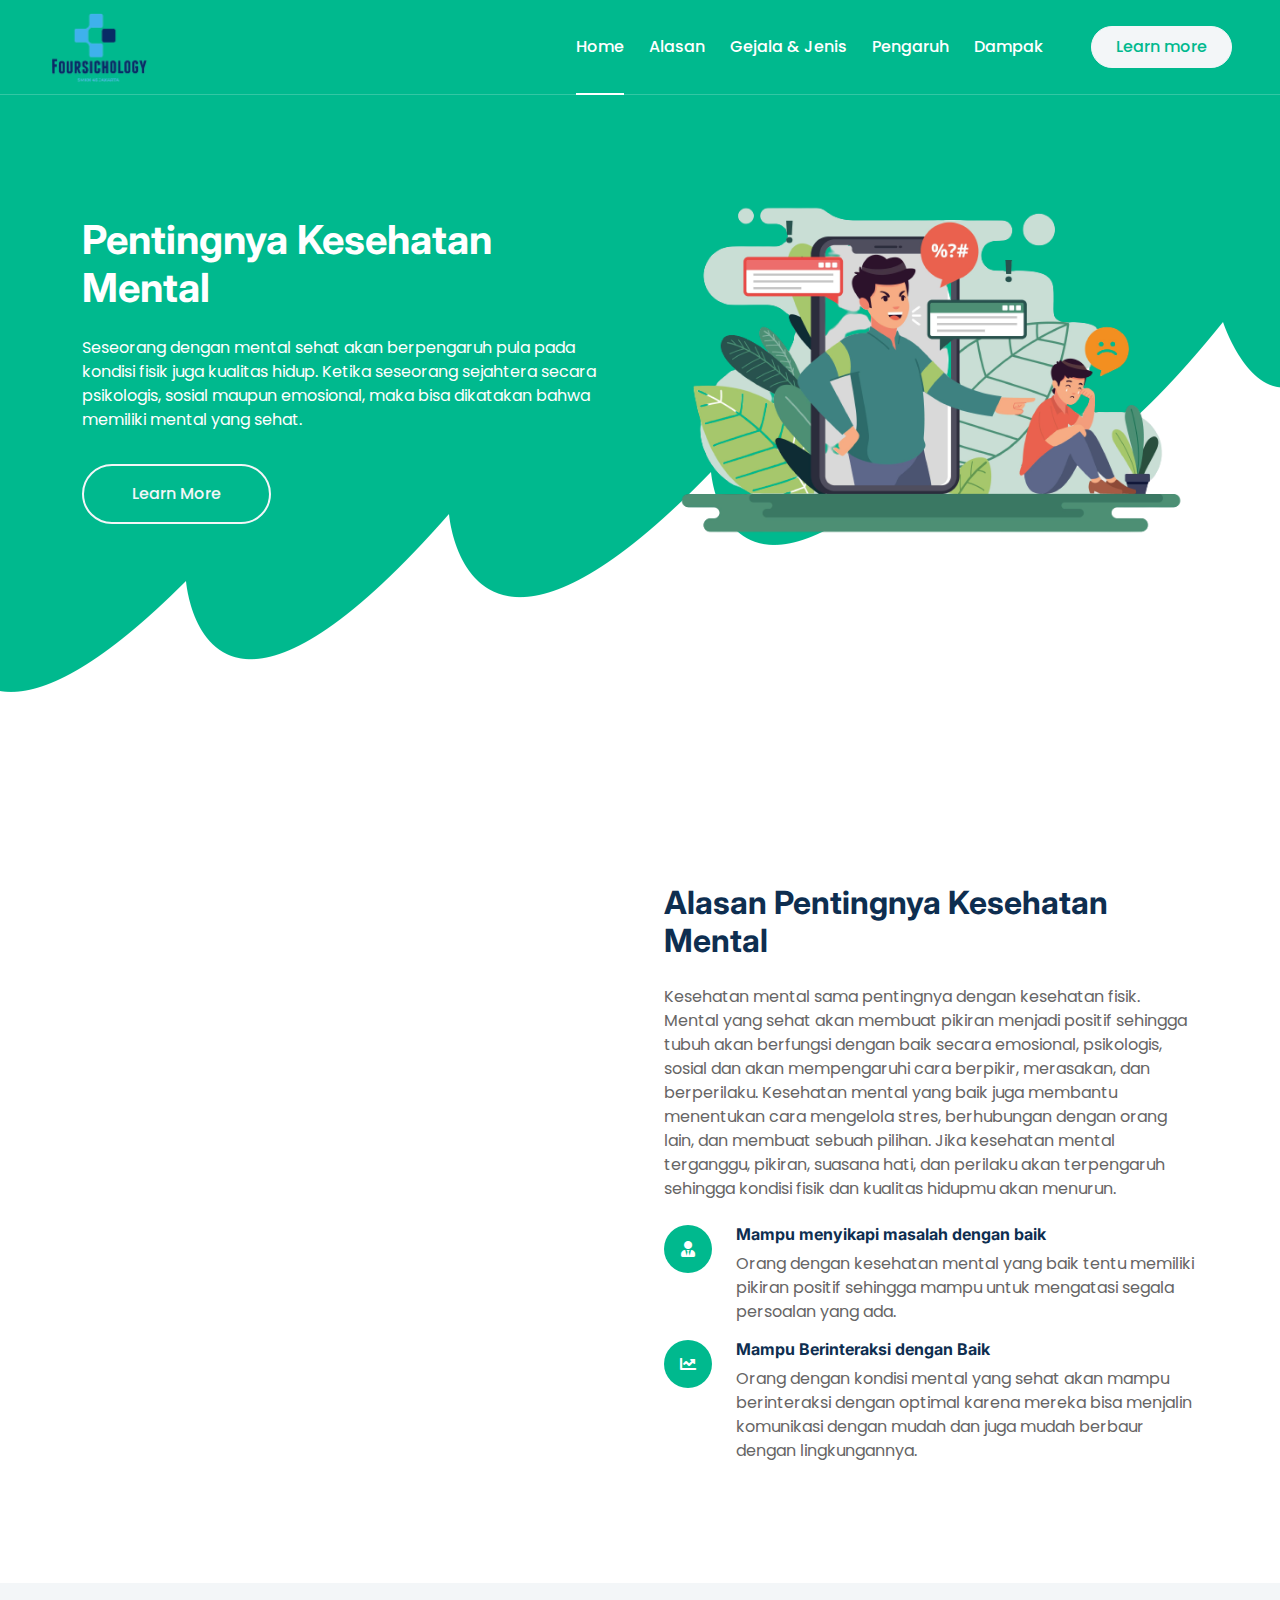
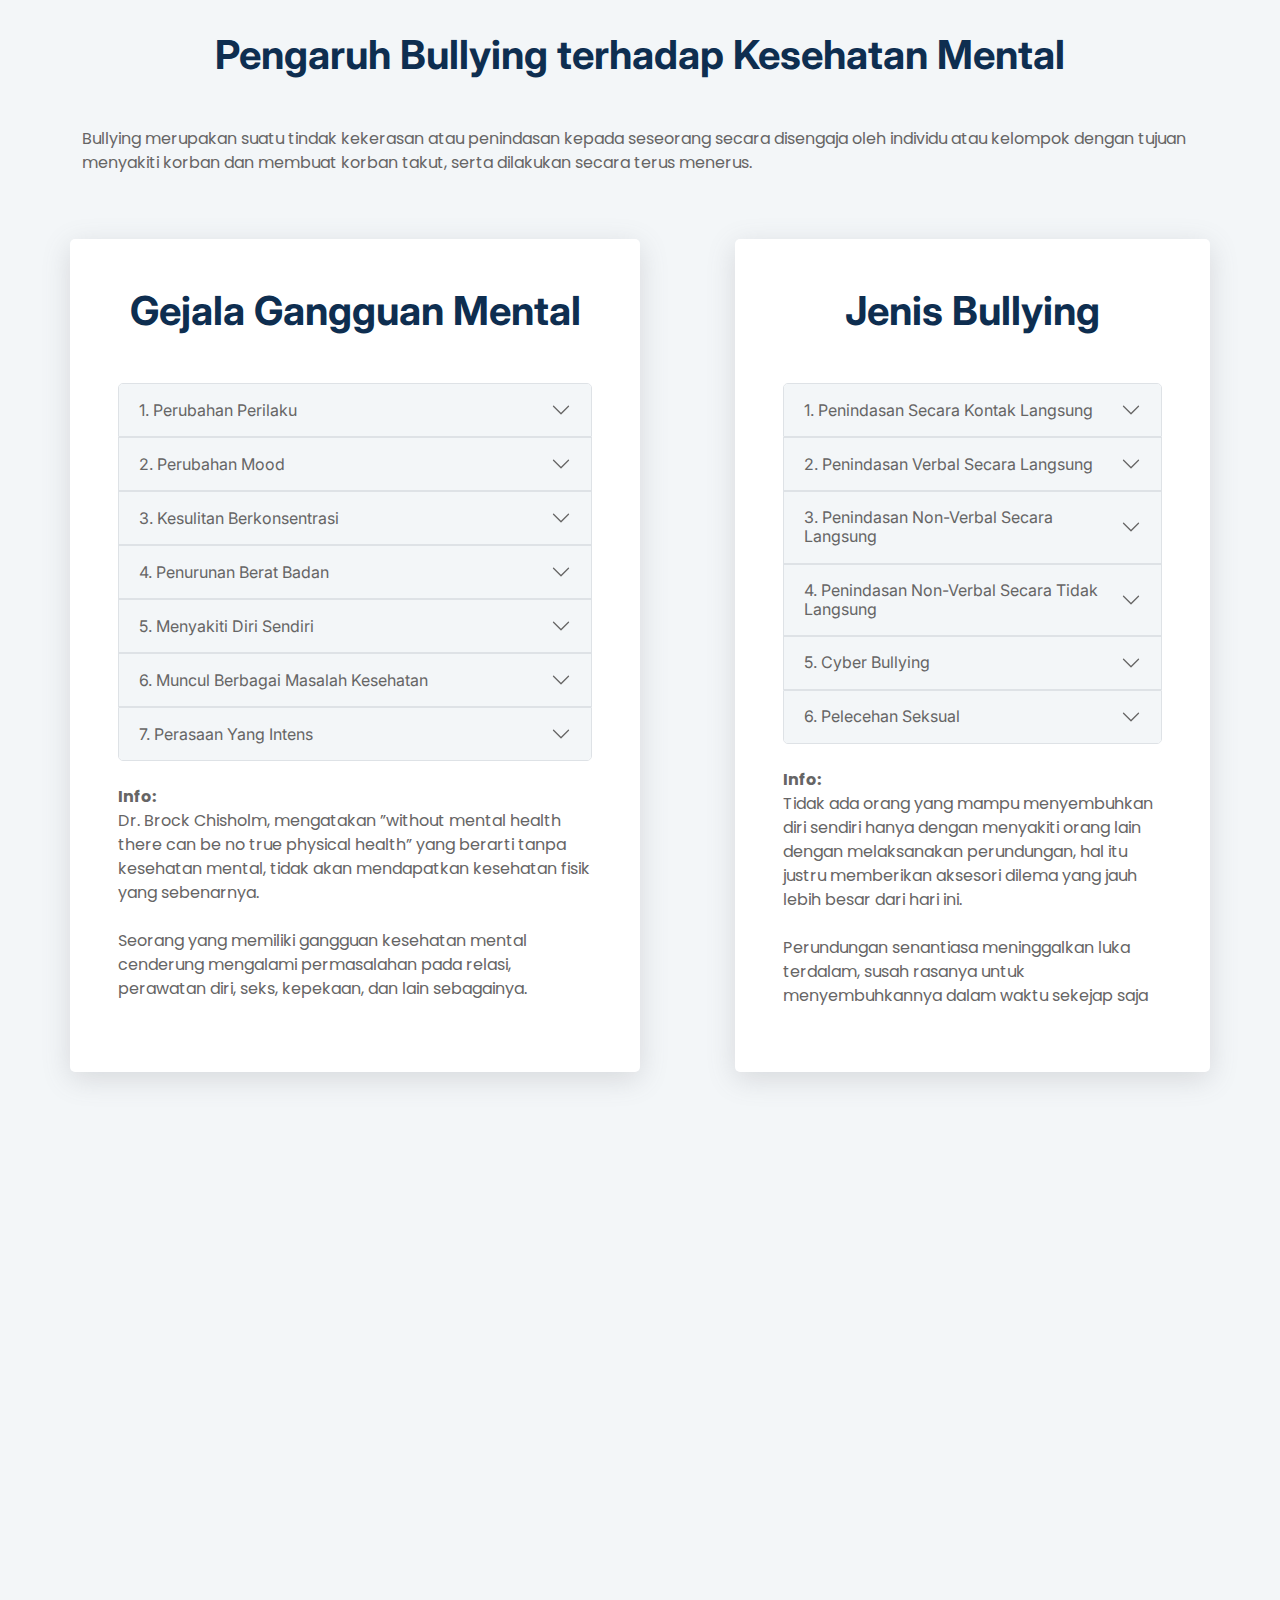
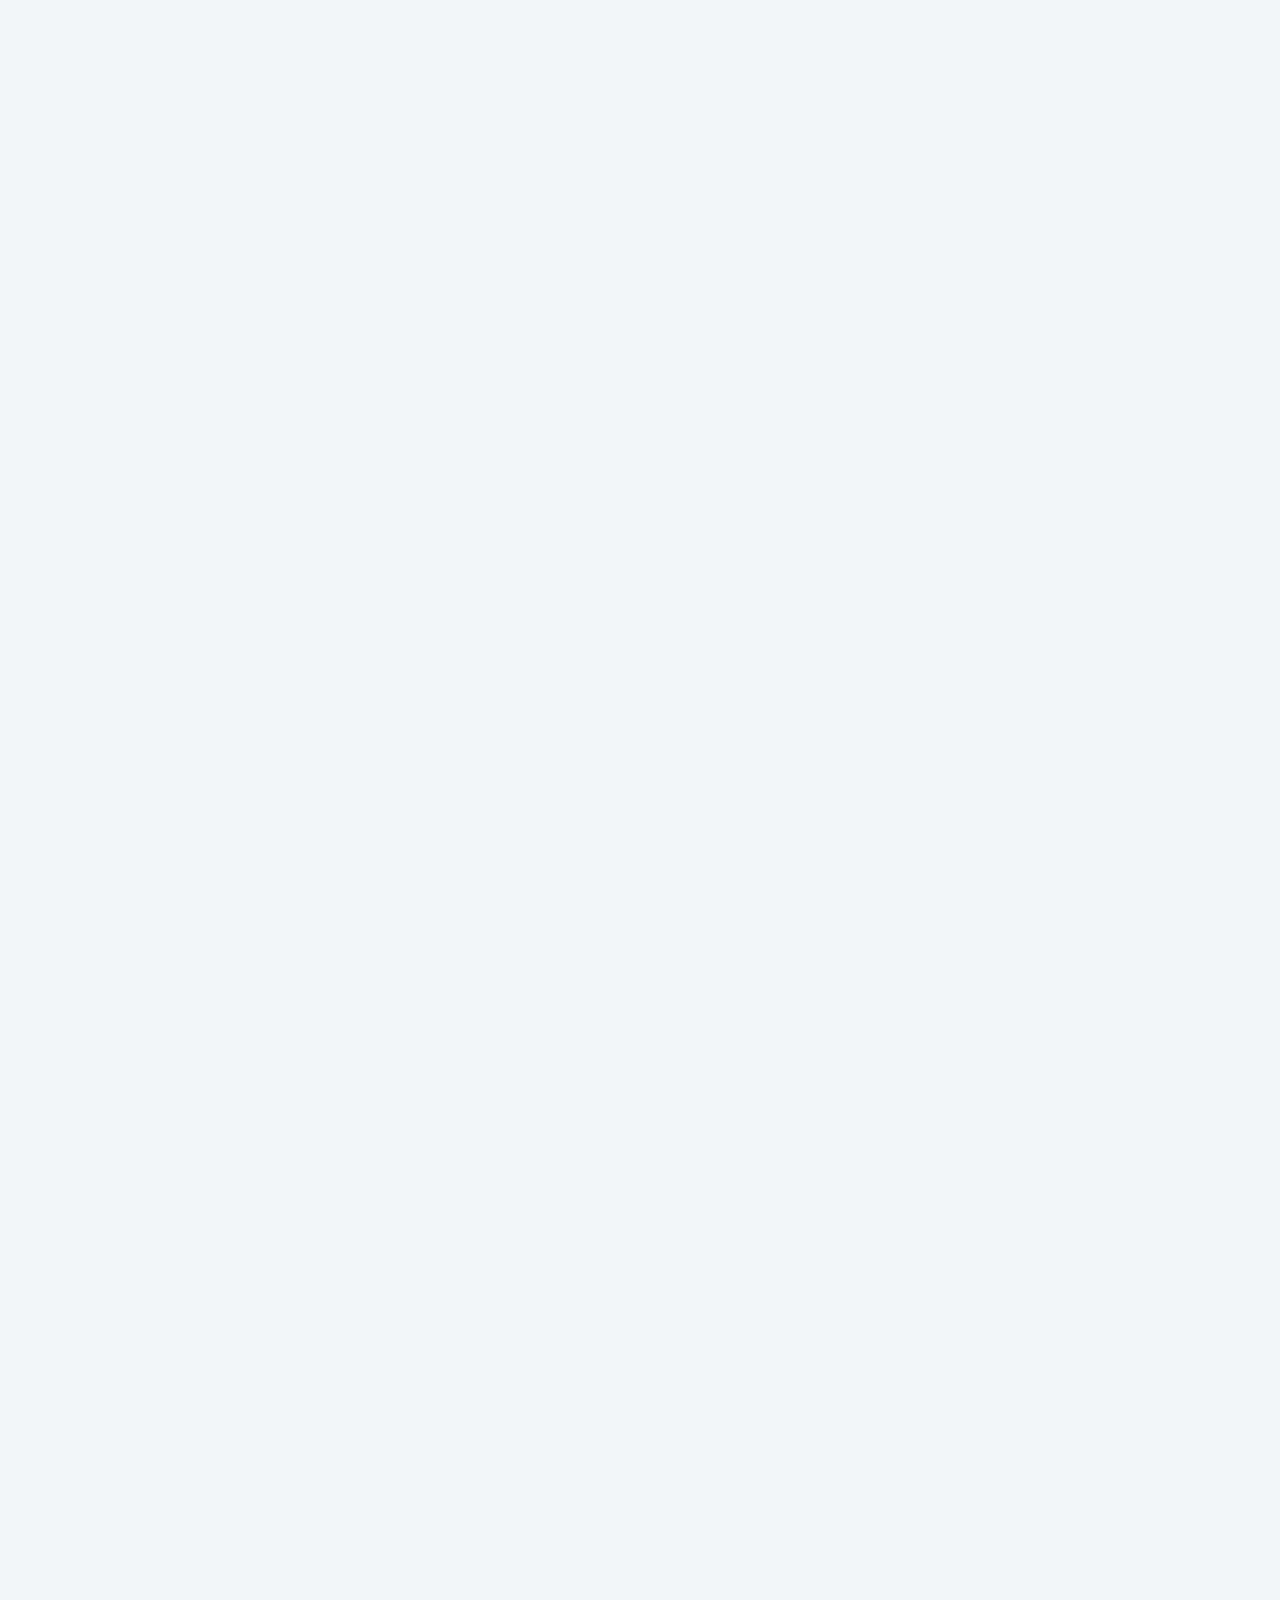
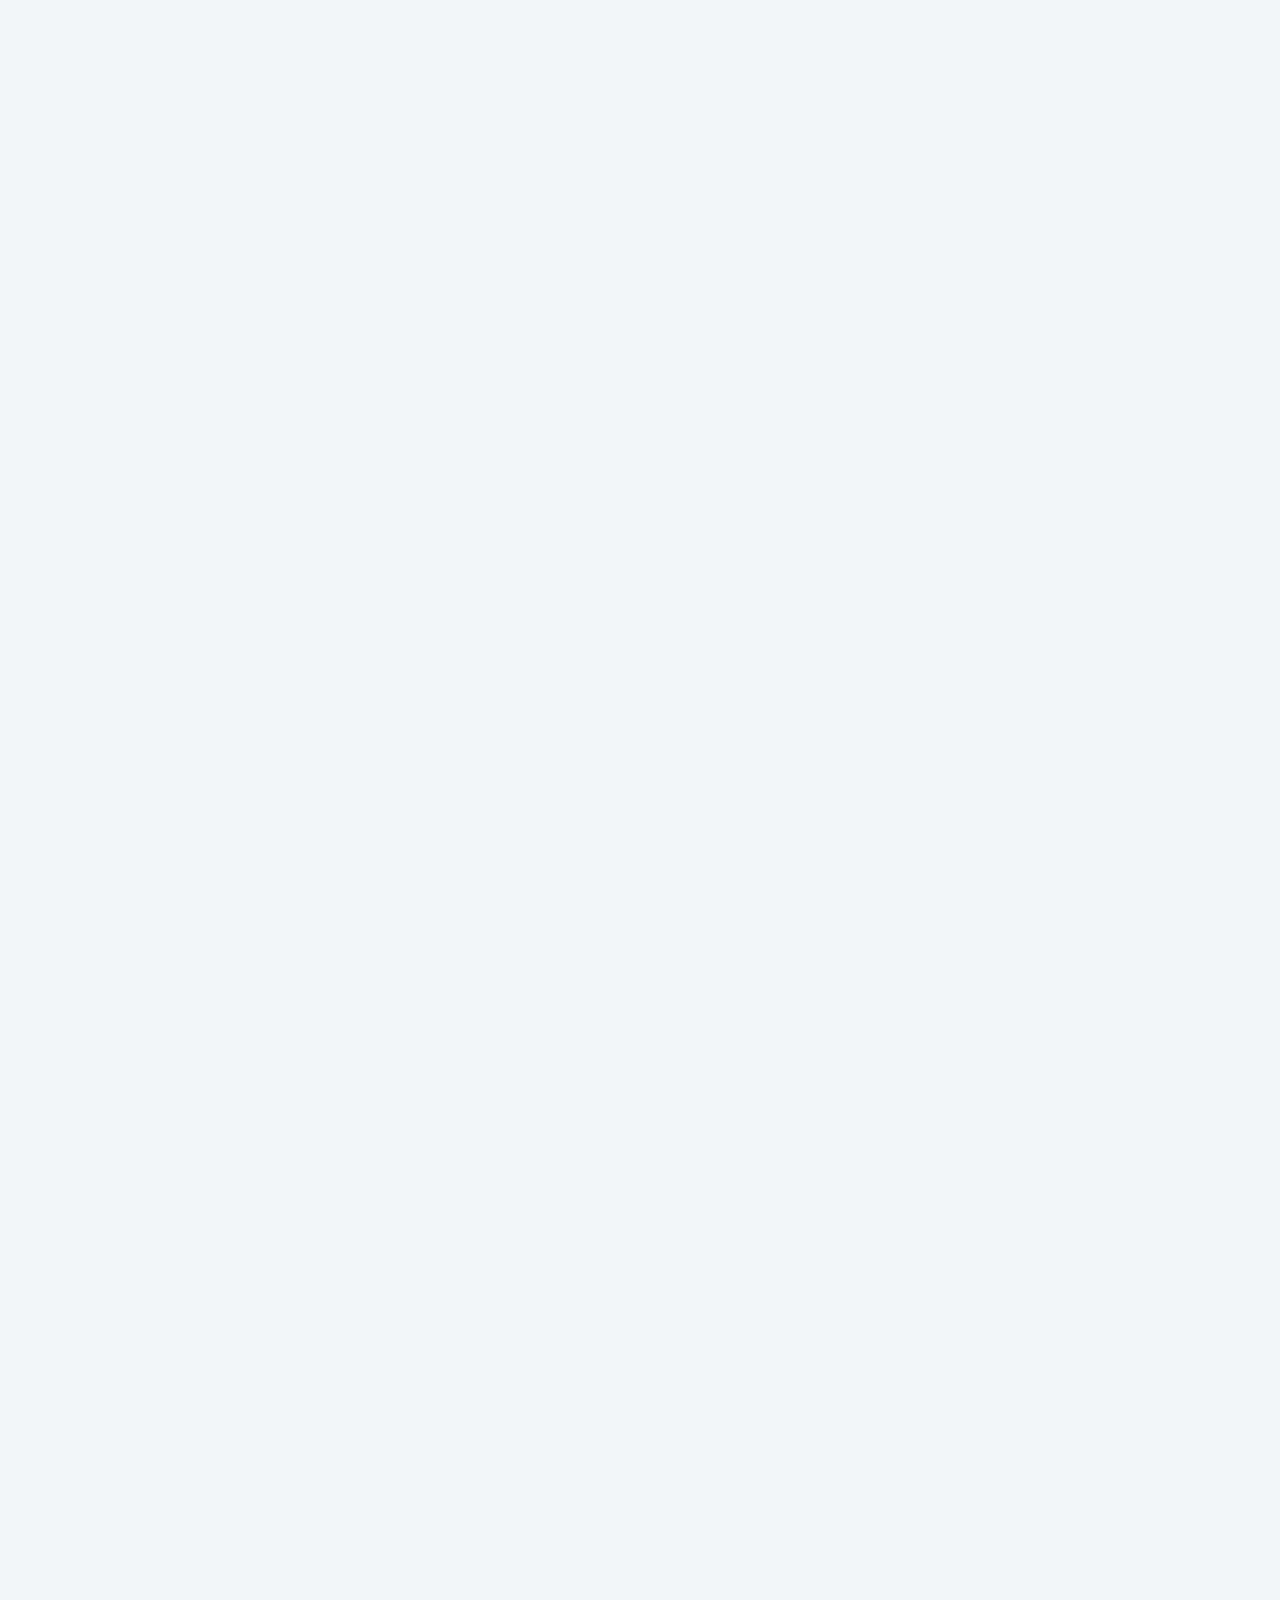
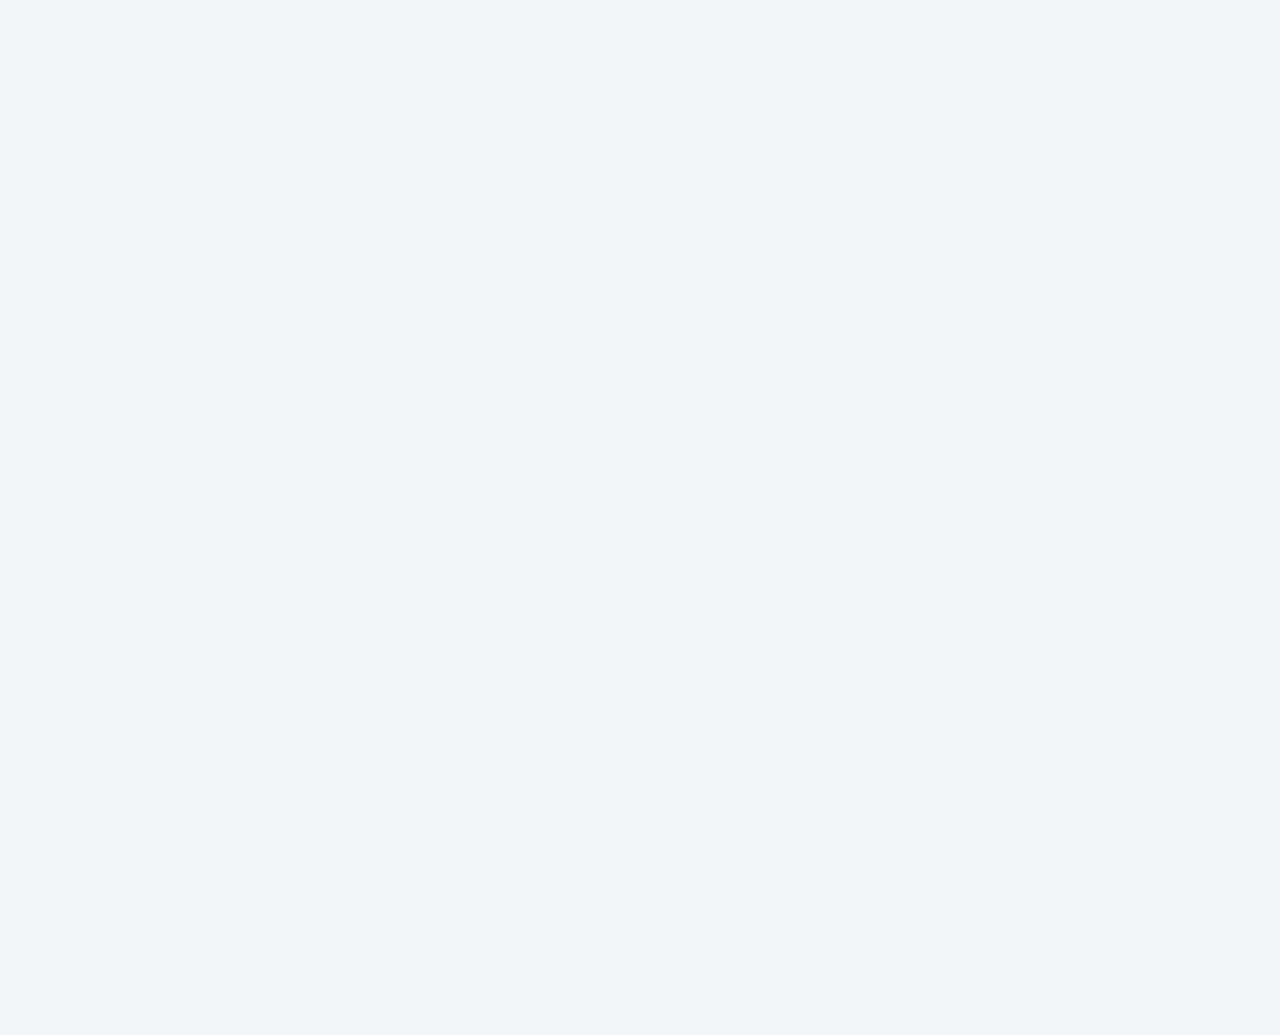
==== commit 3616b0f0: "mus rubah" ====
--- a/index.html
+++ b/index.html
@@ -1,5 +1,6 @@
 <!DOCTYPE html>
 <html lang="en">
+
    <head>
       <meta charset="utf-8" />
       <title>Foursichology</title>
@@ -18,10 +19,30 @@
       <link href="css/style.css" rel="stylesheet" />
    </head>
 
-   <body>
-      <div class="container-xxl bg-white p-0">
-         <!-- Spinner Start -->
-         <!-- <div id="spinner" class="show bg-white position-fixed translate-middle w-100 vh-100 top-50 start-50 d-flex align-items-center justify-content-center">
+
+<head>
+    <meta charset="utf-8">
+    <title>Foursichology</title>
+    <meta content="width=device-width, initial-scale=1.0" name="viewport">
+    <meta content="" name="keywords">
+    <meta content="" name="description">
+    <link href="img/logo.png" rel="icon">
+    <link rel="preconnect" href="https://fonts.googleapis.com">
+    <link rel="preconnect" href="https://fonts.gstatic.com" crossorigin>
+    <link href="https://fonts.googleapis.com/css2?family=Heebo:wght@400;500;600&family=Inter:wght@700;800&display=swap" rel="stylesheet">     
+    <link href="https://cdnjs.cloudflare.com/ajax/libs/font-awesome/5.10.0/css/all.min.css" rel="stylesheet">
+    <link href="https://cdn.jsdelivr.net/npm/bootstrap-icons@1.4.1/font/bootstrap-icons.css" rel="stylesheet">    
+    <link href="lib/animate/animate.min.css" rel="stylesheet">
+    <link href="lib/owlcarousel/assets/owl.carousel.min.css" rel="stylesheet">    
+    <link href="css/bootstrap.min.css" rel="stylesheet">
+    <link href="css/style.css" rel="stylesheet">
+</head>
+
+<body>
+    <div class="container-xxl bg-white p-0">
+        <!-- Spinner Start -->
+        <!-- <div id="spinner" class="show bg-white position-fixed translate-middle w-100 vh-100 top-50 start-50 d-flex align-items-center justify-content-center">
+
             <div class="spinner-border text-primary" style="width: 3rem; height: 3rem;" role="status">
                 <span class="sr-only">Loading...</span>
             </div>
@@ -31,34 +52,27 @@
          <!-- Navbar & Hero Start -->
          <div class="container-xxl position-relative p-0">
             <nav class="navbar navbar-expand-lg navbar-light px-4 px-lg-5 py-3 py-lg-0">
-               <a href="index.html" class="navbar-brand p-0">
-                  <h1 class="m-0">Foursichology</h1>
-                  <!-- <img src="img/logo.png" alt="Logo"> -->
-               </a>
-               <button class="navbar-toggler" type="button" data-bs-toggle="collapse" data-bs-target="#navbarCollapse">
-                  <span class="fa fa-bars"></span>
-               </button>
-               <div class="collapse navbar-collapse" id="navbarCollapse">
-                  <div class="navbar-nav ms-auto py-0">
-                     <a href="index.html" class="nav-item nav-link active">Home</a>
-                     <a href="about.html" class="nav-item nav-link">About</a>
-                     <a href="service.html" class="nav-item nav-link">Service</a>
-                     <div class="nav-item dropdown">
-                        <a href="#" class="nav-link dropdown-toggle" data-bs-toggle="dropdown">Pages</a>
-                        <div class="dropdown-menu m-0">
-                           <a href="feature.html" class="dropdown-item">Features</a>
-                           <a href="quote.html" class="dropdown-item">Free Quote</a>
-                           <a href="team.html" class="dropdown-item">Our Team</a>
-                           <a href="testimonial.html" class="dropdown-item">Testimonial</a>
-                           <a href="404.html" class="dropdown-item">404 Page</a>
-                        </div>
-                     </div>
-                     <a href="contact.html" class="nav-item nav-link">Contact</a>
-                  </div>
-                  <a href="" class="btn btn-light rounded-pill text-primary py-2 px-4 ms-lg-5">Free Quote</a>
-               </div>
+
+                <a href="index.html" class=" logo ">
+                    <!-- <h1 class="m-0">Foursichology</h1> -->
+                    <img src="img/logo.png" alt="Logo" style="width: 100%; height: 80px;">
+                </a>
+                <button class="navbar-toggler" type="button" data-bs-toggle="collapse" data-bs-target="#navbarCollapse">
+                    <span class="fa fa-bars"></span>
+                </button>
+                <div class="collapse navbar-collapse" id="navbarCollapse">
+                    <div class="navbar-nav ms-auto py-0">
+                        <a href="#home" class="nav-item nav-link active">Home</a>
+                        <a href="#alasan" class="nav-item nav-link">Alasan</a>
+                        <a href="#gejala" class="nav-item nav-link">Gejala & Jenis</a>
+                        <a href="#pengaruh" class="nav-item nav-link">Pengaruh</a>
+                        <a href="#dampak" class="nav-item nav-link">Dampak</a>
+                    </div>
+                    <a href="" class="btn btn-light rounded-pill text-primary py-2 px-4 ms-lg-5">Learn more</a>
+                </div>
+
             </nav>
-
+<section id="home">
             <div class="container-xxl bg-primary hero-header">
                <div class="container">
                   <div class="row g-5 align-items-center">
@@ -75,6 +89,7 @@
                   </div>
                </div>
             </div>
+
          </div>
          <!-- Navbar & Hero End -->
 
@@ -85,6 +100,7 @@
                <div class="row g-5 align-items-center">
                   <div class="col-lg-6 wow zoomIn" data-wow-delay="0.1s">
                      <img class="img-fluid" src="img/pengaruhh.jpg" />
+
                   </div>
                   <div class="col-lg-6 wow fadeInUp" data-wow-delay="0.1s">
                      <!-- <div class="d-inline-block border rounded-pill text-primary px-4 mb-3">About Us</div> -->
@@ -114,22 +130,16 @@
                            </div>
                         </div>
                      </div>
-                     <div class="col-12 d-flex">
-                        <div class="flex-shrink-0 btn-lg-square rounded-circle bg-primary">
-                           <i class="fa fa-chart-line text-white"></i>
-                        </div>
-                        <div class="ms-4">
-                           <h6>Financial Analaysis</h6>
-                           <span>Tempor erat elitr rebum at clita. Diam dolor ipsum amet eos erat ipsum lorem et sit sed stet lorem sit clita duo</span>
-                        </div>
-                     </div>
-                  </div>
-                  <a class="btn btn-primary rounded-pill py-3 px-5 mt-2" href="">Read More</a>
-               </div>
-            </div>
+                    
+                  </div>
+                  
+               </div>
+            </div>
+
          </div>
       </div>
       <!-- About End -->
+
 
       <section id="gejala">
          <div class="container mt-5 my-20">
@@ -152,6 +162,7 @@
                         </div>
                      </div>
 
+
                      <div class="bg-white border border-gray-200 accordion-item">
                         <h2 class="accordion-header" id="headingTwo">
                            <button class="accordion-button collapsed" type="button" data-bs-toggle="collapse" data-bs-target="#collapseTwo" aria-expanded="false" aria-controls="collapseTwo">2. Perubahan Mood</button>
@@ -182,6 +193,7 @@
                         </div>
                      </div>
 
+
                      <div class="bg-white border border-gray-200 accordion-item">
                         <h2 class="accordion-header" id="headingFive">
                            <button class="accordion-button collapsed" type="button" data-bs-toggle="collapse" data-bs-target="#collapseFive" aria-expanded="false" aria-controls="collapseFive">5. Menyakiti Diri Sendiri</button>
@@ -194,6 +206,7 @@
                         </div>
                      </div>
 
+
                      <div class="bg-white border border-gray-200 accordion-item">
                         <h2 class="accordion-header" id="headingSix">
                            <button class="accordion-button collapsed" type="button" data-bs-toggle="collapse" data-bs-target="#collapseSix" aria-expanded="false" aria-controls="collapseSix">6. Muncul Berbagai Masalah Kesehatan</button>
@@ -202,6 +215,7 @@
                            <div class="accordion-body">Penyakit atau gangguan mental juga dapat ditandai dengan masalah pada kesehatannya, misal mengalami sakit kepala dan sakit perut yang berkelanjutan.</div>
                         </div>
                      </div>
+
 
                      <div class="bg-white border border-gray-200 accordion-item">
                         <h2 class="accordion-header" id="headingSeven">
@@ -237,6 +251,7 @@
                         </div>
                      </div>
 
+
                      <div class="bg-white border border-gray-200 accordion-item">
                         <h2 class="accordion-header" id="heading2">
                            <button class="accordion-button collapsed" type="button" data-bs-toggle="collapse" data-bs-target="#collapse2" aria-expanded="false" aria-controls="collapse2">2. Penindasan Verbal Secara Langsung</button>
@@ -246,6 +261,7 @@
                         </div>
                      </div>
 
+
                      <div class="bg-white border border-gray-200 accordion-item">
                         <h2 class="accordion-header" id="heading3">
                            <button class="accordion-button collapsed" type="button" data-bs-toggle="collapse" data-bs-target="#collapse3" aria-expanded="false" aria-controls="collapse3">3. Penindasan Non-Verbal Secara Langsung</button>
@@ -255,6 +271,7 @@
                         </div>
                      </div>
 
+
                      <div class="bg-white border border-gray-200 accordion-item">
                         <h2 class="accordion-header" id="heading4">
                            <button class="accordion-button collapsed" type="button" data-bs-toggle="collapse" data-bs-target="#collapse4" aria-expanded="false" aria-controls="collapse4">4. Penindasan Non-Verbal Secara Tidak Langsung</button>
@@ -264,6 +281,7 @@
                         </div>
                      </div>
 
+
                      <div class="bg-white border border-gray-200 accordion-item">
                         <h2 class="accordion-header" id="heading5">
                            <button class="accordion-button collapsed" type="button" data-bs-toggle="collapse" data-bs-target="#collapse5" aria-expanded="false" aria-controls="collapse5">5. Cyber Bullying</button>
@@ -272,6 +290,7 @@
                            <div class="accordion-body">Penindasan yang dilakukan dengan sarana media elektronik seperti menyebarkan video intimidasi, melakukan pencemaran nama baik, dan penyalahgunaan media sosial.</div>
                         </div>
                      </div>
+
 
                      <div class="bg-white border border-gray-200 accordion-item">
                         <h2 class="accordion-header" id="heading6">
@@ -302,7 +321,7 @@
                </div>
                <div class="row mb-5">
                   <div class="owl-carousel testimonial-carousel wow" data-wow-delay="0.1s">
-                     <div class="card mb-3 m-3" style="height: 65vh">
+                     <div class="card mb-3 m-3" style="height: 75vh">
                         <img class="card-img-top" style="height: 40vh" src="img/pengaruh/depresi.jpg" alt="Card image cap" />
                         <div class="card-body">
                            <h5 class="card-title">Depresi dan Kecemasan</h5>
@@ -310,7 +329,7 @@
                         </div>
                      </div>
 
-                     <div class="card mb-3 m-3" style="height: 65vh">
+                     <div class="card mb-3 m-3" style="height: 75vh">
                         <img class="card-img-top" style="height: 40vh" src="img/pengaruh/sleep-disorder.jpg" alt="Card image cap" />
                         <div class="card-body">
                            <h5 class="card-title">Gangguan Tidur</h5>
@@ -318,7 +337,7 @@
                         </div>
                      </div>
 
-                     <div class="card mb-3 m-3" style="height: 65vh">
+                     <div class="card mb-3 m-3" style="height: 75vh">
                         <img class="card-img-top" style="height: 40vh" src="img/pengaruh/rendah-diri.jpg" alt="Card image cap" />
                         <div class="card-body">
                            <h5 class="card-title">Muncul Perasaan Rendah Diri</h5>
@@ -326,7 +345,7 @@
                         </div>
                      </div>
 
-                     <div class="card mb-3 m-3" style="height: 65vh">
+                     <div class="card mb-3 m-3" style="height: 75vh">
                         <img class="card-img-top" style="height: 40vh" src="img/pengaruh/lonely-person.jpg" alt="Card image cap" />
                         <div class="card-body">
                            <h5 class="card-title">Tidak Bisa Bersosialisasi</h5>
@@ -334,7 +353,7 @@
                         </div>
                      </div>
 
-                     <div class="card mb-3 m-3" style="height: 65vh">
+                     <div class="card mb-3 m-3" style="height: 75vh">
                         <img class="card-img-top" style="height: 40vh" src="img/pengaruh/self-isolated.jpg" alt="Card image cap" />
                         <div class="card-body">
                            <h5 class="card-title">Mengisolasi Diri</h5>
@@ -342,7 +361,7 @@
                         </div>
                      </div>
 
-                     <div class="card mb-3 m-3" style="height: 65vh">
+                     <div class="card mb-3 m-3" style="height: 75vh">
                         <img class="card-img-top" style="height: 40vh" src="img/pengaruh/self-harm.jpg" alt="Card image cap" />
                         <div class="card-body">
                            <h5 class="card-title">Memiliki Keinginan Bunuh Diri</h5>
@@ -355,210 +374,249 @@
          </div>
       </section>
       <!-- Newsletter Start -->
-      <div class="container-xxl bg-primary my-6 wow fadeInUp" data-wow-delay="0.1s">
-         <div class="container px-lg-5">
-            <div class="row align-items-center" style="height: 250px">
-               <div class="col-12 col-md-6">
-                  <h3 class="text-white">Keluhkan jika kamu memiliki masalah</h3>
-                  <small class="text-white">Kami memiliki website untuk mengadukan masalah kamu jika kamu mendapatkan perundungan,kami akan selalu membimbing mu!</small>
-                  <div class="position-relative w-100 mt-3">
-                     <input class="form-control border-0 rounded-pill w-100 ps-4 pe-5" type="text" placeholder="Enter Your Email" style="height: 48px" />
-                     <button type="button" class="btn shadow-none position-absolute top-0 end-0 mt-1 me-2"><i class="fa fa-paper-plane text-primary fs-4"></i></button>
-                  </div>
-               </div>
-               <div class="col-md-6 text-center mb-n5 d-none d-md-block">
-                  <img class="img-fluid mt-5" style="max-height: 250px" src="img/newsletter.png" />
-               </div>
-            </div>
-         </div>
-      </div>
+      <div class="container-xxl bg-primary pb-3 my-6 wow fadeInUp" data-wow-delay="0.1s">
+        <div class="container px-lg-5">
+            <div class="row align-items-center" style="height: 250px;">
+                <div class="col-12 col-md-6">
+                    <h3 class="text-white">Keluhkan jika kamu memiliki masalah</h3>
+                    <small class="text-white">Kami memiliki website untuk mengadukan masalah kamu jika kamu mendapatkan perundungan,kami akan selalu membimbing mu!.Masukan emailmu dan klik link yang di berikan agar kamu bisa konsultasi</small>
+                    <div class="position-relative w-100 mt-3">
+                        <input class="form-control border-0 rounded-pill w-100 ps-4 pe-5" type="text" placeholder="Enter Your Email" style="height: 48px;">
+                        <button type="button" class="btn shadow-none position-absolute top-0 end-0 mt-1 me-2"><i class="fa fa-paper-plane text-primary fs-4"></i></button>
+                    </div>
+                </div>
+                <div class="col-md-6 text-center mb-n5 d-none d-md-block">
+                    <img class="img-fluid mt-5" style="max-height: 250px;" src="img/newsletter.png">
+                </div>
+            </div>
+        </div>
+    </div>
       <!-- Newsletter End -->
 
       <!-- Service Start -->
+      <section id="dampak">
+        <div class="container-xxl py-6">
+            <div class="container">
+                <div class="mx-auto text-center wow fadeInUp" data-wow-delay="0.1s" style="max-width: 600px;">
+                    
+                    <h2 class="mb-5">Dampak yang di rasakan korban bullying</h2>
+                </div>
+                <div class="row g-4">
+                    <div class="col-lg-4 col-md-6 wow fadeInUp" data-wow-delay="0.1s">
+                        <div class="service-item rounded h-100">
+                            <div class="d-flex justify-content-between">
+                                <div class="service-icon">
+                                    <i class="fa fa-user-tie fa-2x"></i>
+                                </div>
+                              
+                            </div>
+                            <div class="p-5">
+                                <h5 class="mb-3">Rendahnya Rasa Percaya Diri</h5>
+                                <span>Menjadi korban bullying akan menyisakan trauma mendalam bahkan bisa saja membuat kepercayaan diri orang menghilang.</span>
+                            </div>
+                        </div>
+                    </div>
+                    <div class="col-lg-4 col-md-6 wow fadeInUp" data-wow-delay="0.3s">
+                        <div class="service-item rounded h-100">
+                            <div class="d-flex justify-content-between">
+                                <div class="service-icon">
+                                    <i class="fa fa-chart-pie fa-2x"></i>
+                                </div>
+                                
+                            </div>
+                            <div class="p-5">
+                                <h5 class="mb-3">Depresi</h5>
+                                <span>Jika waktu dan kasusnya cukup berat maka bukan tidak mungkin para korban akan mengalami depresi.</span>
+                            </div>
+                        </div>
+                    </div>
+                    <div class="col-lg-4 col-md-6 wow fadeInUp" data-wow-delay="0.6s">
+                        <div class="service-item rounded h-100">
+                            <div class="d-flex justify-content-between">
+                                <div class="service-icon">
+                                    <i class="fa fa-chart-line fa-2x"></i>
+                                </div>
+                                <a class="service-btn" href="">
+                                    <i class="fa fa-link fa-2x"></i>
+                                </a>
+                            </div>
+                            <div class="p-5">
+                                <h5 class="mb-3">Tidak Percaya Pada Orang Lain</h5>
+                                <span>Luka yang mendalam bisa membuat dirinya merasakan ketakutan dan bahkan sama sekali tidak mempercayai orang lain selain dirinya dan pikirannya sendiri.</span>
+                            </div>
+                        </div>
+                    </div>
+                    <div class="col-lg-4 justify-content-center d-flex align-content-center col-md-6 wow fadeInUp" data-wow-delay="0.1s">
+                        <div class="service-item rounded h-100">
+                            <div class="d-flex justify-content-between">
+                                <div class="service-icon">
+                                    <i class="fa fa-chart-area fa-2x"></i>
+                                </div>
+                              
+                            </div>
+                            <div class="p-5">
+                                <h5 class="mb-3">Berpikiran Untuk Membalas Dendam</h5>
+                                <span>Ini adalah dampak bullying yang paling berbahaya. Sebab, anak mungkin berpikiran untuk melakukan kekerasan pada orang lain sebagai upaya balas dendam atas perundungan yang dialami.</span>
+                            </div>
+                        </div>
+                    </div>
+                    <div class="col-lg-4 justify-content-center d-flex align-content-center col-md-6 wow fadeInUp" data-wow-delay="0.3s">
+                        <div class="service-item rounded h-100">
+                            <div class="d-flex justify-content-between">
+                                <div class="service-icon">
+                                    <i class="fa fa-balance-scale fa-2x"></i>
+                                </div>
+                                
+                            </div>
+                            <div class="p-5">
+                                <h5 class="mb-3">Memicu Masalah Kesehatan</h5>
+                                <span>Bullying bisa membuat anak atau remaja berisiko merusak atau menyakiti diri sendiri, misalnya dengan mengonsumsi makanan tidak sehat atau hal lain yang bisa berdampak pada kesehatan tubuh.</span>
+                            </div>
+                        </div>
+                    </div>
+                    <div class="col-lg-4 justify-content-center d-flex align-content-center col-md-6 wow fadeInUp" data-wow-delay="0.3s">
+                        <div class="service-item rounded h-100">
+                            <div class="d-flex justify-content-between">
+                                <div class="service-icon">
+                                    <i class="fa fa-balance-scale fa-2x"></i>
+                                </div>
+                                
+                            </div>
+                            <div class="p-5">
+                                <h5 class="mb-3">Tidak bisa menyatu dengan orang-orang di sekitar</h5>
+                                <span>Anak maupun orang dewasa yang mengalami bullying, secara tidak langsung ditempatkan pada status sosial yang lebih rendah dari rekan-rekannya.
+
+                                    Hal ini membuat korban bully menjadi sering merasa kesepian, terabaikan, dan berujung pada turunnya rasa percaya diri.</span>
+                            </div>
+                        </div>
+                    </div>
+                </div>
+            </div>
+        </div>
+    </section>
+        
+      <!-- Service End -->
+
+      <!-- Features Start -->
+      <div class="container-xxl py-6">
+        <div class="container">
+            <div class="row g-5">
+                <div class="col-lg-5 wow fadeInUp" data-wow-delay="0.1s">
+                    
+                    <h2 class="mb-4">Bagaimana cara mencegah kasus bullying?</h2>
+                    <p> upaya pencegahan dapat dilakukan melalui beberapa cara, seperti meningkatkan kesadaran mengenai bahayanya, memberikan pelatihan, membuat aturan yang jelas, mengembangkan lingkungan yang aman, memberikan dukungan pada korban, mendorong partisipasi orang tua, dan menggunakan teknologi dengan bijak. Upaya pencegahan yang dilakukan secara konsisten dan komprehensif dapat membantu menciptakan lingkungan yang aman dan menyenangkan bagi semua orang serta mencegah terjadinya bullying.</p>
+                    
+                    <a class="btn btn-primary rounded-pill py-3 px-5 mt-2" href="">Read More</a>
+                </div>
+                <div class="col-lg-7">
+                    <div class="row g-5">
+                        <div class="col-sm-6 wow fadeIn" data-wow-delay="0.1s">
+                            <div class="d-flex align-items-center mb-3">
+                                <div class="flex-shrink-0 btn-square bg-primary rounded-circle me-3">
+                                    <i class="fa fa-cubes text-white"></i>
+                                </div>
+                                <h6 class="mb-0">Meningkatkan kesadaran</h6>
+                            </div>
+                            <span>Meningkatkan kesadaran mengenai dampak buruk dari bullying pada individu, keluarga, dan masyarakat bisa membantu mencegah bullying. </span>
+                        </div>
+                        <div class="col-sm-6 wow fadeIn" data-wow-delay="0.2s">
+                            <div class="d-flex align-items-center mb-3">
+                                <div class="flex-shrink-0 btn-square bg-primary rounded-circle me-3">
+                                    <i class="fa fa-percent text-white"></i>
+                                </div>
+                                <h6 class="mb-0">Memberikan pelatihan</h6>
+                            </div>
+                            <span>Memberikan pelatihan pada orang tua, guru, dan siswa untuk mengidentifikasi tanda-tanda bullying dan cara untuk mengatasi masalah tersebut bisa membantu mencegah bullying.</span>
+                        </div>
+                        <div class="col-sm-6 wow fadeIn" data-wow-delay="0.3s">
+                            <div class="d-flex align-items-center mb-3">
+                                <div class="flex-shrink-0 btn-square bg-primary rounded-circle me-3">
+                                    <i class="fa fa-award text-white"></i>
+                                </div>
+                                <h6 class="mb-0">Membuat aturan yang jelas</h6>
+                            </div>
+                            <span>Membuat aturan yang jelas mengenai perilaku yang tidak dapat diterima di lingkungan sekolah atau tempat kerja dan konsekuensinya bisa membantu mencegah bullying.</span>
+                        </div>
+                        <div class="col-sm-6 wow fadeIn" data-wow-delay="0.4s">
+                            <div class="d-flex align-items-center mb-3">
+                                <div class="flex-shrink-0 btn-square bg-primary rounded-circle me-3">
+                                    <i class="fa fa-smile-beam text-white"></i>
+                                </div>
+                                <h6 class="mb-0">Mengembangkan lingkungan yang aman</h6>
+                            </div>
+                            <span>Membuat lingkungan yang aman dan inklusif dengan mengembangkan kebijakan dan praktik yang mendorong toleransi dan saling menghargai dapat membantu mencegah bullying.</span>
+                        </div>
+                        <div class="col-sm-6 wow fadeIn" data-wow-delay="0.5s">
+                            <div class="d-flex align-items-center mb-3">
+                                <div class="flex-shrink-0 btn-square bg-primary rounded-circle me-3">
+                                    <i class="fa fa-user-tie text-white"></i>
+                                </div>
+                                <h6 class="mb-0">Memberikan dukungan pada korban</h6>
+                            </div>
+                            <span>Menyediakan dukungan emosional dan sosial pada korban bullying sangat penting untuk membantu mereka merasa aman dan terlindungi.</span>
+                        </div>
+                        <div class="col-sm-6 wow fadeIn" data-wow-delay="0.6s">
+                            <div class="d-flex align-items-center mb-3">
+                                <div class="flex-shrink-0 btn-square bg-primary rounded-circle me-3">
+                                    <i class="fa fa-headset text-white"></i>
+                                </div>
+                                <h6 class="mb-0">Menggunakan teknologi dengan bijak:</h6>
+                            </div>
+                            <span>Menggunakan teknologi dengan bijak dan membatasi penggunaannya pada orang yang memiliki niat baik bisa membantu mencegah cyberbullying.</span>
+                        </div>
+                    </div>
+                </div>
+            </div>
+        </div>
+    </div>
+     
       <div class="container-xxl py-6">
          <div class="container">
             <div class="mx-auto text-center wow fadeInUp" data-wow-delay="0.1s" style="max-width: 600px">
-               <h2 class="mb-5">Dampak yang di rasakan korban bullying</h2>
-            </div>
-            <div class="row g-4">
-               <div class="col-lg-4 col-md-6 wow fadeInUp" data-wow-delay="0.1s">
-                  <div class="service-item rounded h-100">
-                     <div class="d-flex justify-content-between">
-                        <div class="service-icon">
-                           <i class="fa fa-user-tie fa-2x"></i>
-                        </div>
-                     </div>
-                     <div class="p-5">
-                        <h5 class="mb-3">Rendahnya Rasa Percaya Diri</h5>
-                        <span>Menjadi korban bullying akan menyisakan trauma mendalam bahkan bisa saja membuat kepercayaan diri orang menghilang.</span>
-                     </div>
-                  </div>
-               </div>
-               <div class="col-lg-4 col-md-6 wow fadeInUp" data-wow-delay="0.1s">
-                  <div class="service-item rounded h-100">
-                     <div class="d-flex justify-content-between">
-                        <div class="service-icon">
-                           <i class="fa fa-chart-area fa-2x"></i>
-                        </div>
-                     </div>
-                     <div class="p-5">
-                        <h5 class="mb-3">Berpikiran Untuk Membalas Dendam</h5>
-                        <span>Ini adalah dampak bullying yang paling berbahaya. Sebab, anak mungkin berpikiran untuk melakukan kekerasan pada orang lain sebagai upaya balas dendam atas perundungan yang dialami.</span>
-                     </div>
-                  </div>
-               </div>
-               <div class="col-lg-4 col-md-6 wow fadeInUp" data-wow-delay="0.3s">
-                  <div class="service-item rounded h-100">
-                     <div class="d-flex justify-content-between">
-                        <div class="service-icon">
-                           <i class="fa fa-balance-scale fa-2x"></i>
-                        </div>
-                     </div>
-                     <div class="p-5">
-                        <h5 class="mb-3">Memicu Masalah Kesehatan</h5>
-                        <span>Bullying bisa membuat anak atau remaja berisiko merusak atau menyakiti diri sendiri, misalnya dengan mengonsumsi makanan tidak sehat atau hal lain yang bisa berdampak pada kesehatan tubuh.</span>
-                     </div>
-                  </div>
-               </div>
-            </div>
-         </div>
-      </div>
-      <!-- Service End -->
-
-      <!-- Features Start -->
-      <div class="container-xxl py-6">
-         <div class="container">
-            <div class="row g-5">
-               <div class="col-lg-5 wow fadeInUp" data-wow-delay="0.1s">
-                  <div class="d-inline-block border rounded-pill text-primary px-4 mb-3">Features</div>
-                  <h2 class="mb-4">Why People Choose Us? We Are Trusted & Award Wining Agency</h2>
-                  <p>
-                     Clita nonumy sanctus nonumy et clita tempor, et sea amet ut et sadipscing rebum amet takimata amet, sed accusam eos eos dolores dolore et. Et ea ea dolor rebum invidunt clita eos. Sea accusam stet stet ipsum, sit ipsum et ipsum
-                     kasd
-                  </p>
-                  <p>Et ea ea dolor rebum invidunt clita eos. Sea accusam stet stet ipsum, sit ipsum et ipsum kasd</p>
-                  <a class="btn btn-primary rounded-pill py-3 px-5 mt-2" href="">Read More</a>
-               </div>
-               <div class="col-lg-7">
-                  <div class="row g-5">
-                     <div class="col-sm-6 wow fadeIn" data-wow-delay="0.1s">
-                        <div class="d-flex align-items-center mb-3">
-                           <div class="flex-shrink-0 btn-square bg-primary rounded-circle me-3">
-                              <i class="fa fa-cubes text-white"></i>
-                           </div>
-                           <h6 class="mb-0">Best In Industry</h6>
-                        </div>
-                        <span>Magna sea eos sit dolor, ipsum amet ipsum lorem diam eos diam dolor</span>
-                     </div>
-                     <div class="col-sm-6 wow fadeIn" data-wow-delay="0.2s">
-                        <div class="d-flex align-items-center mb-3">
-                           <div class="flex-shrink-0 btn-square bg-primary rounded-circle me-3">
-                              <i class="fa fa-percent text-white"></i>
-                           </div>
-                           <h6 class="mb-0">99% Success Rate</h6>
-                        </div>
-                        <span>Magna sea eos sit dolor, ipsum amet ipsum lorem diam eos diam dolor</span>
-                     </div>
-                     <div class="col-sm-6 wow fadeIn" data-wow-delay="0.3s">
-                        <div class="d-flex align-items-center mb-3">
-                           <div class="flex-shrink-0 btn-square bg-primary rounded-circle me-3">
-                              <i class="fa fa-award text-white"></i>
-                           </div>
-                           <h6 class="mb-0">Award Winning</h6>
-                        </div>
-                        <span>Magna sea eos sit dolor, ipsum amet ipsum lorem diam eos diam dolor</span>
-                     </div>
-                     <div class="col-sm-6 wow fadeIn" data-wow-delay="0.4s">
-                        <div class="d-flex align-items-center mb-3">
-                           <div class="flex-shrink-0 btn-square bg-primary rounded-circle me-3">
-                              <i class="fa fa-smile-beam text-white"></i>
-                           </div>
-                           <h6 class="mb-0">100% Happy Client</h6>
-                        </div>
-                        <span>Magna sea eos sit dolor, ipsum amet ipsum lorem diam eos diam dolor</span>
-                     </div>
-                     <div class="col-sm-6 wow fadeIn" data-wow-delay="0.5s">
-                        <div class="d-flex align-items-center mb-3">
-                           <div class="flex-shrink-0 btn-square bg-primary rounded-circle me-3">
-                              <i class="fa fa-user-tie text-white"></i>
-                           </div>
-                           <h6 class="mb-0">Professional Advisors</h6>
-                        </div>
-                        <span>Magna sea eos sit dolor, ipsum amet ipsum lorem diam eos diam dolor</span>
-                     </div>
-                     <div class="col-sm-6 wow fadeIn" data-wow-delay="0.6s">
-                        <div class="d-flex align-items-center mb-3">
-                           <div class="flex-shrink-0 btn-square bg-primary rounded-circle me-3">
-                              <i class="fa fa-headset text-white"></i>
-                           </div>
-                           <h6 class="mb-0">24/7 Customer Support</h6>
-                        </div>
-                        <span>Magna sea eos sit dolor, ipsum amet ipsum lorem diam eos diam dolor</span>
-                     </div>
-                  </div>
-               </div>
-            </div>
-         </div>
-      </div>
-      <!-- Features End -->
-
-      <!-- Client Start -->
-      <div class="container-xxl bg-primary my-6 py-5 wow fadeInUp" data-wow-delay="0.1s">
-         <div class="container">
-            <div class="owl-carousel client-carousel">
-               <a href="#"><img class="img-fluid" src="img/logo-1.png" alt="" /></a>
-               <a href="#"><img class="img-fluid" src="img/logo-2.png" alt="" /></a>
-               <a href="#"><img class="img-fluid" src="img/logo-3.png" alt="" /></a>
-               <a href="#"><img class="img-fluid" src="img/logo-4.png" alt="" /></a>
-               <a href="#"><img class="img-fluid" src="img/logo-5.png" alt="" /></a>
-               <a href="#"><img class="img-fluid" src="img/logo-6.png" alt="" /></a>
-               <a href="#"><img class="img-fluid" src="img/logo-7.png" alt="" /></a>
-               <a href="#"><img class="img-fluid" src="img/logo-8.png" alt="" /></a>
-            </div>
-         </div>
-      </div>
-      <!-- Client End -->
-
-      <!-- Testimonial Start -->
-      <div class="container-xxl py-6">
-         <div class="container">
-            <div class="mx-auto text-center wow fadeInUp" data-wow-delay="0.1s" style="max-width: 600px">
-               <h2 class="mb-5">Motivasi</h2>
+               <h2 class="mb-5">Kata - Kata motivasi!</h2>
             </div>
             <div class="owl-carousel testimonial-carousel wow fadeInUp" data-wow-delay="0.1s">
-               <div class="testimonial-item rounded p-4 d-flex flex-column justify-content-between" style="height: 35vh">
+               <div class="testimonial-item rounded p-4">
                   <i class="fa fa-quote-left fa-2x text-primary mb-3"></i>
                   <p>"Luangkan waktumu untuk penyembuhan selama yang kamu mau. Tidak ada orang lain yang tahu apa yang telah kamu lalui. Bagaimana mereka bisa tahu berapa lama waktu yang dibutuhkan untuk menyembuhkanmu?"</p>
                   <div class="d-flex align-items-center">
+                     <img class="img-fluid flex-shrink-0 rounded-circle" src="img/testimonial-1.jpg" />
                      <div class="ps-3">
                         <h6 class="mb-1">Abertoli</h6>
-                     </div>
-                  </div>
-               </div>
-               <div class="testimonial-item rounded p-4 d-flex flex-column justify-content-between" style="height: 35vh">
+                        <small>Motivator</small>
+                     </div>
+                  </div>
+               </div>
+               <div class="testimonial-item rounded p-4">
                   <i class="fa fa-quote-left fa-2x text-primary mb-3"></i>
                   <p>"Mampu menjadi diri sendiri adalah salah satu komponen terkuat dari kesehatan mental yang baik."</p>
                   <div class="d-flex align-items-center">
+                     <img class="img-fluid flex-shrink-0 rounded-circle" src="img/testimonial-2.jpg" />
                      <div class="ps-3">
                         <h6 class="mb-1">Lauren Fogel Mersy</h6>
-                     </div>
-                  </div>
-               </div>
-               <div class="testimonial-item rounded p-4 d-flex flex-column justify-content-between" style="height: 35vh">
+                        <small>Motivator</small>
+                     </div>
+                  </div>
+               </div>
+               <div class="testimonial-item rounded p-4">
                   <i class="fa fa-quote-left fa-2x text-primary mb-3"></i>
                   <p>“Semua stres, kecemasan, depresi, disebabkan kita mengabaikan siapa diri kita dan mulai hidup untuk menyenangkan orang lain.”</p>
                   <div class="d-flex align-items-center">
+                     <img class="img-fluid flex-shrink-0 rounded-circle" src="img/testimonial-3.jpg" />
                      <div class="ps-3">
                         <h6 class="mb-1">Paulo Coelho</h6>
-                     </div>
-                  </div>
-               </div>
-               <div class="testimonial-item rounded p-4 d-flex flex-column justify-content-between" style="height: 35vh">
+                        <small>Motivator</small>
+                     </div>
+                  </div>
+               </div>
+               <div class="testimonial-item rounded p-4">
                   <i class="fa fa-quote-left fa-2x text-primary mb-3"></i>
                   <p>“Ingat saja, kamu tidak sendirian. Pada kenyataannya, kamu berada di tempat yang sangat biasa dengan jutaan orang lain. Kita perlu saling membantu dan terus berjuang untuk mencapai tujuan kita.”</p>
                   <div class="d-flex align-items-center">
+                     <img class="img-fluid flex-shrink-0 rounded-circle" src="img/testimonial-4.jpg" />
                      <div class="ps-3">
                         <h6 class="mb-1">Mike Moreno</h6>
+                        <small>Motivator</small>
                      </div>
                   </div>
                </div>
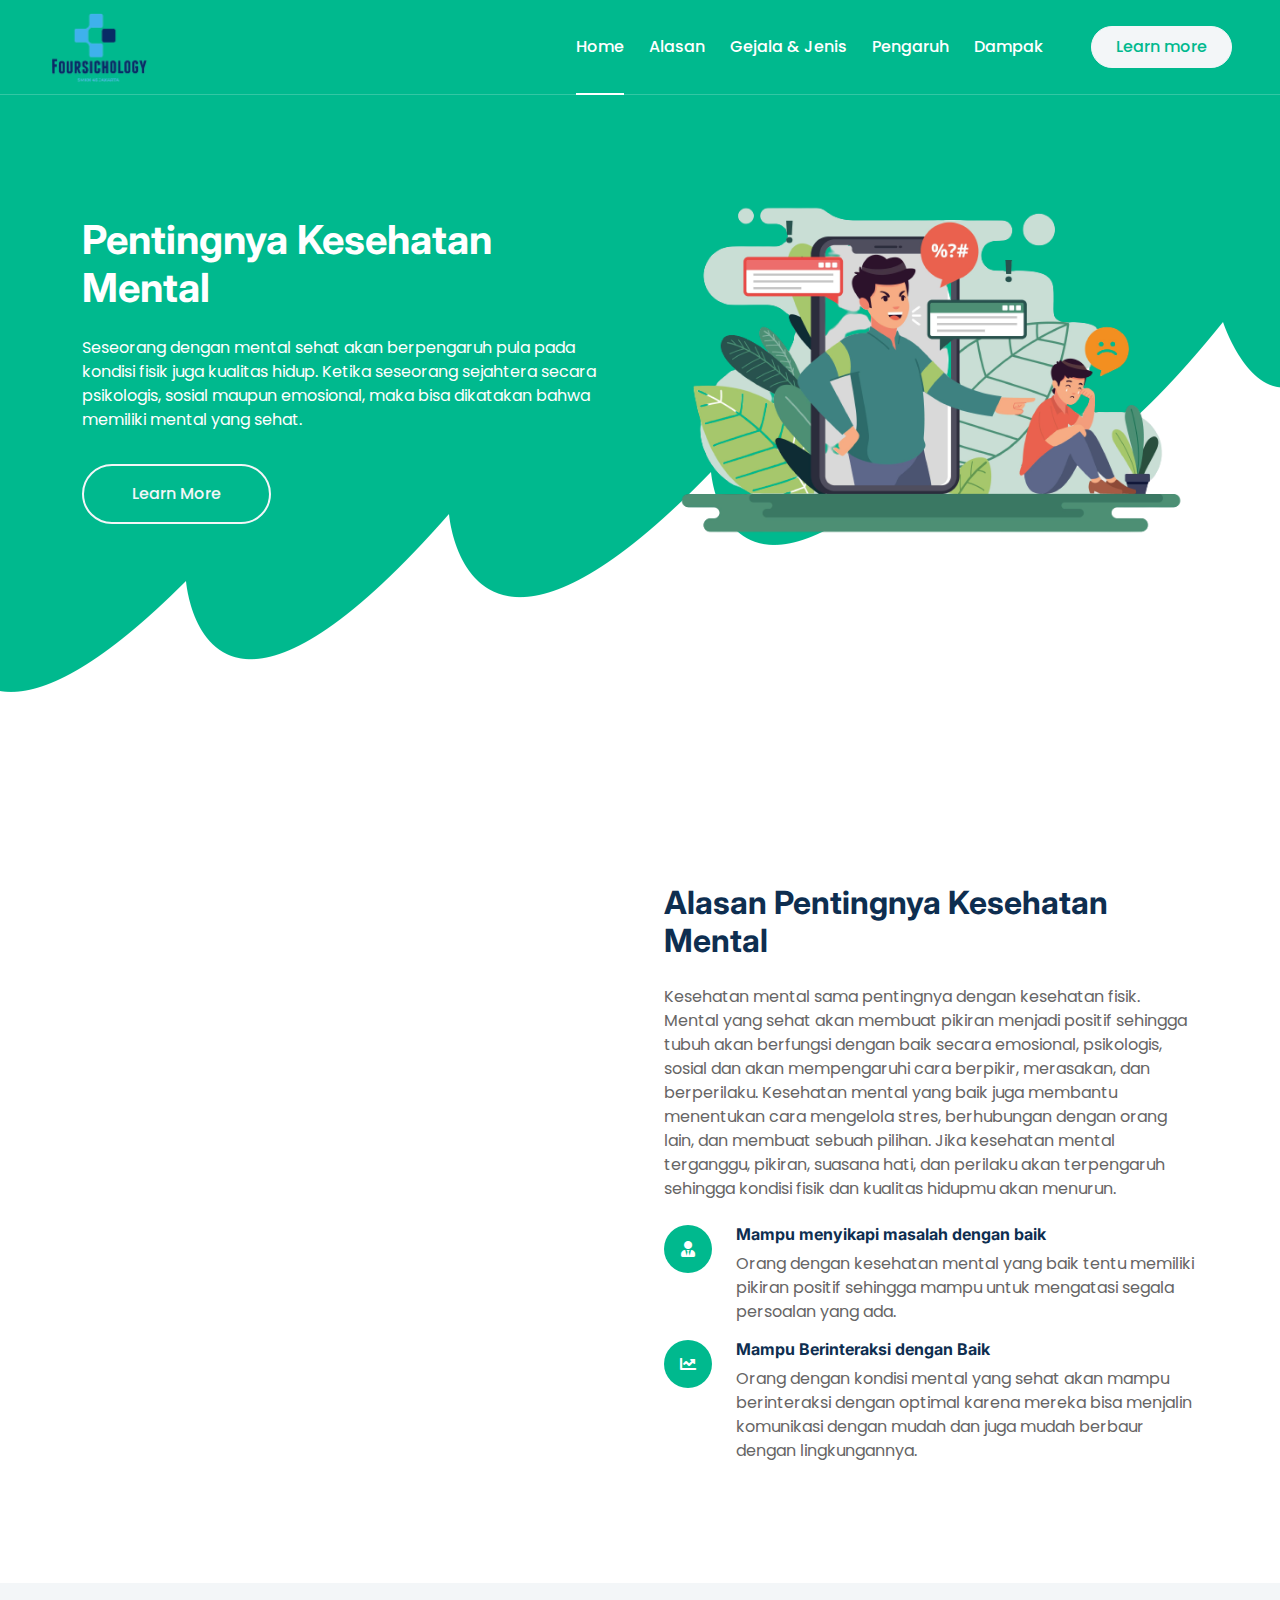
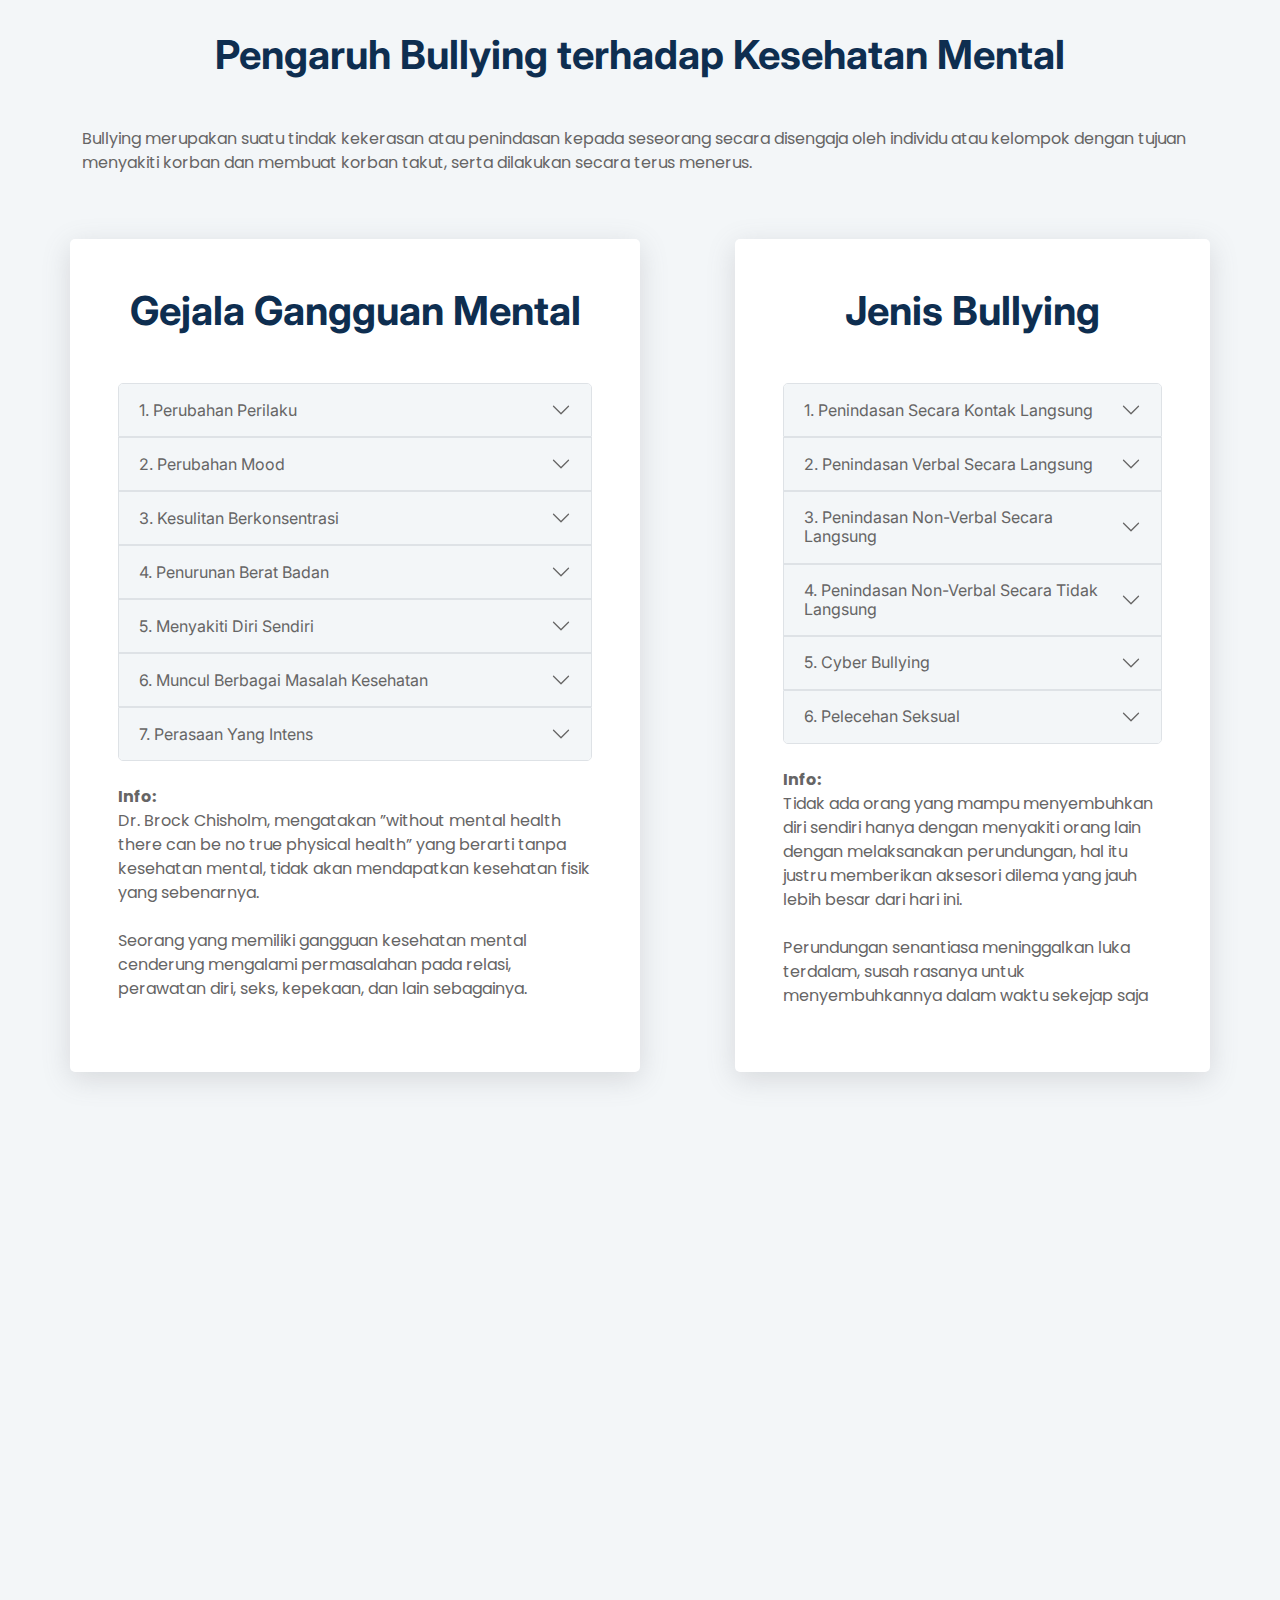
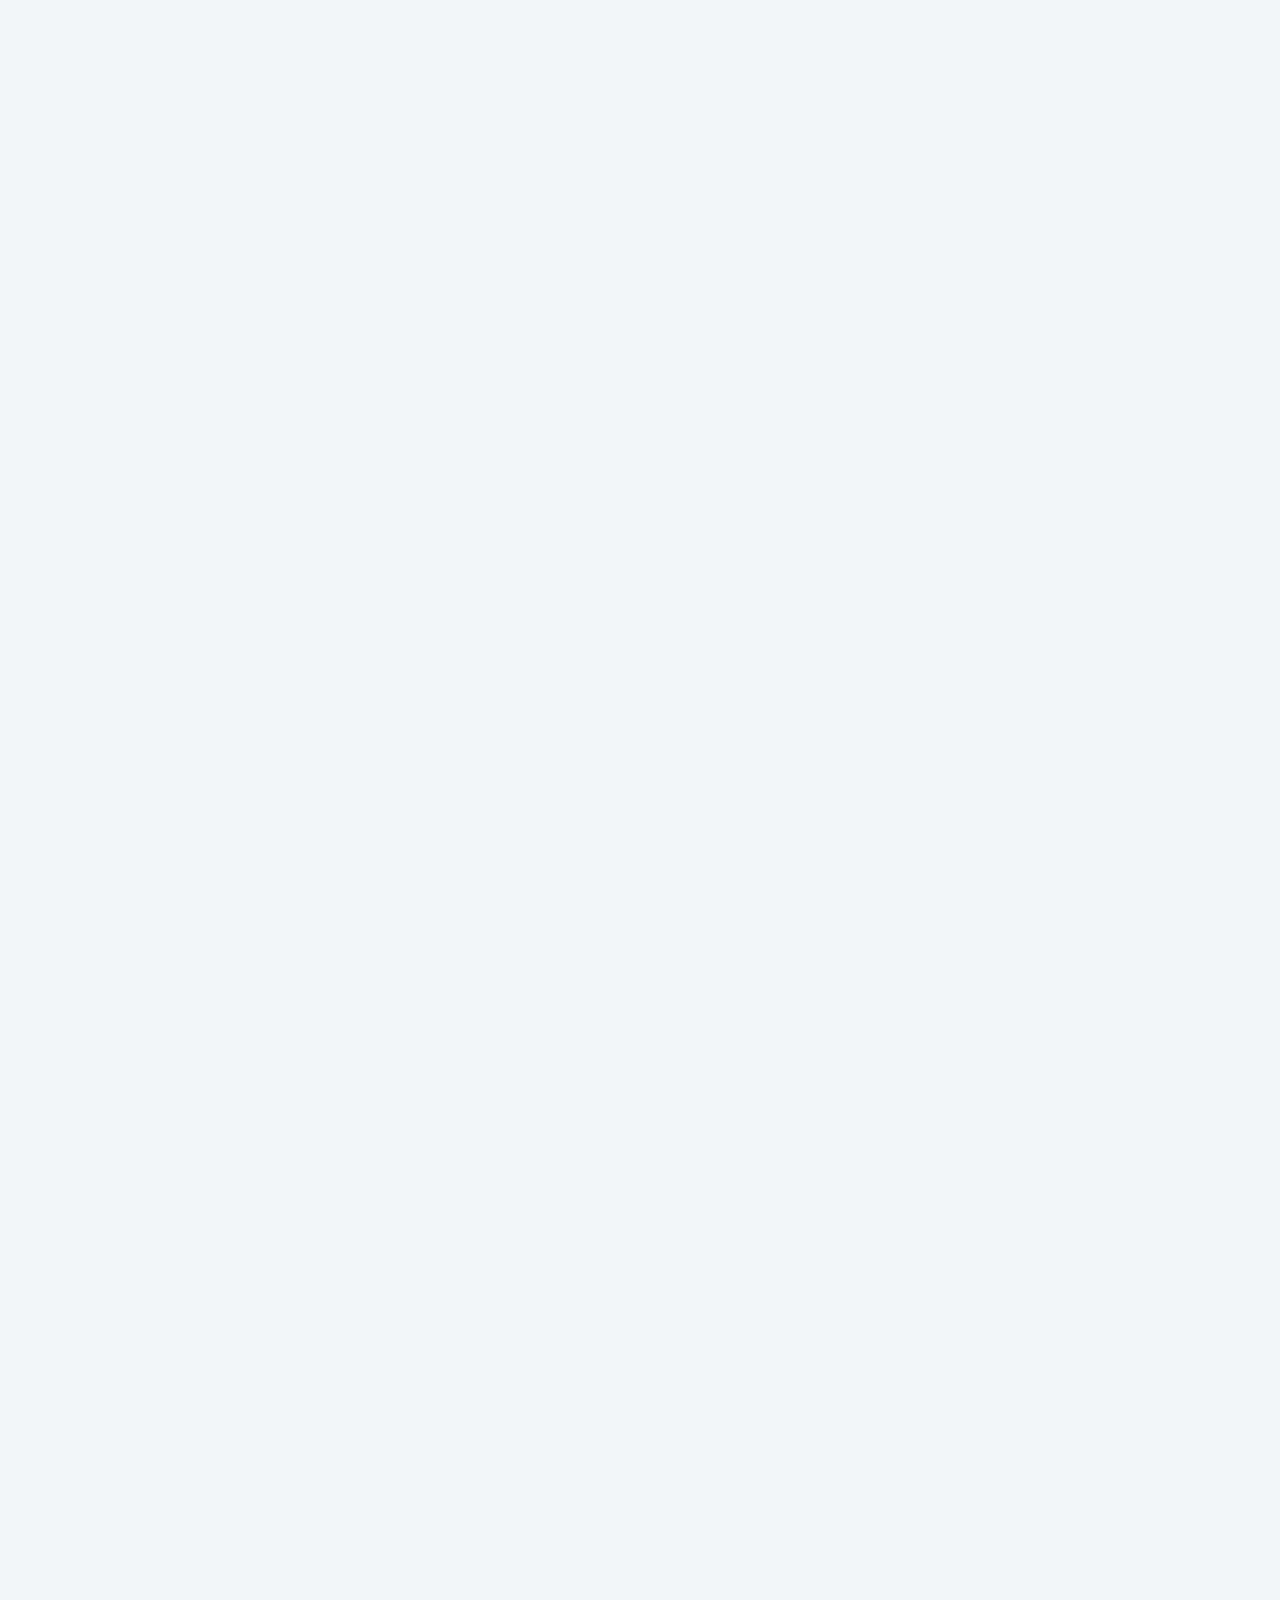
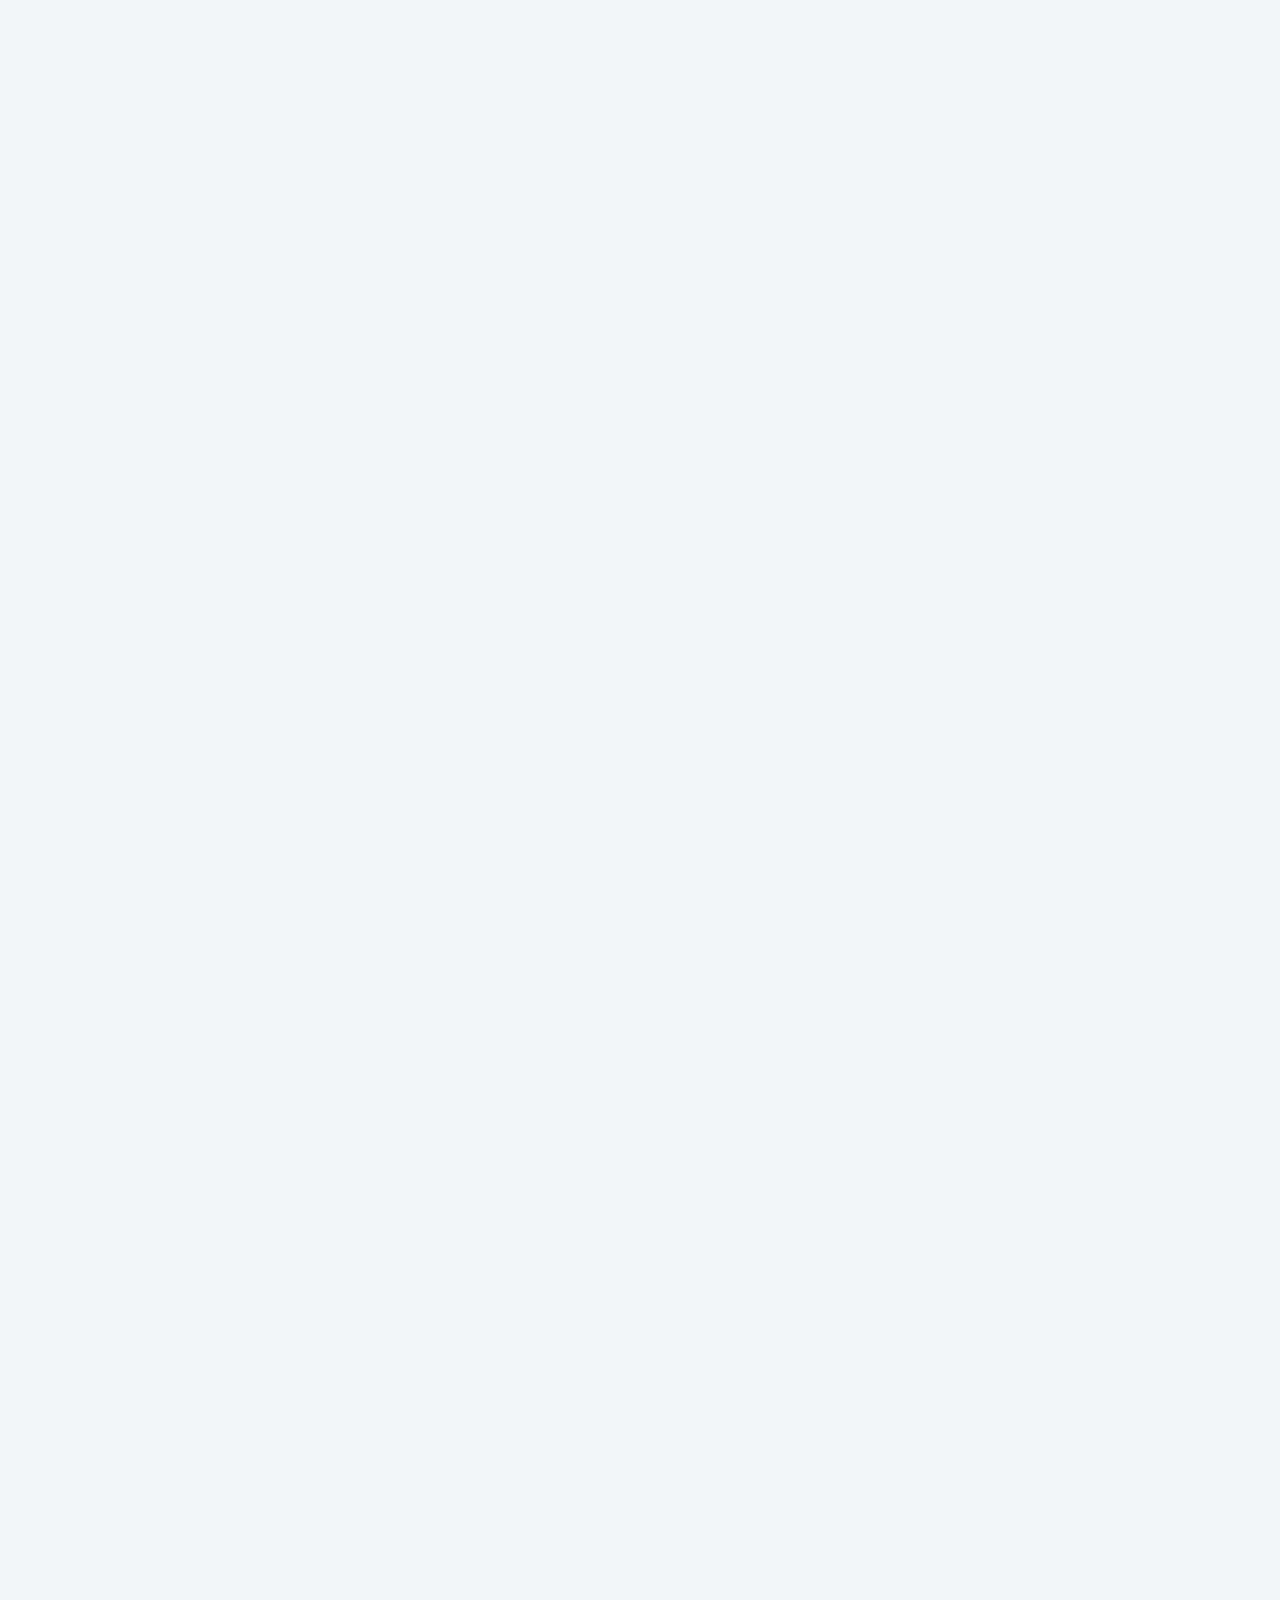
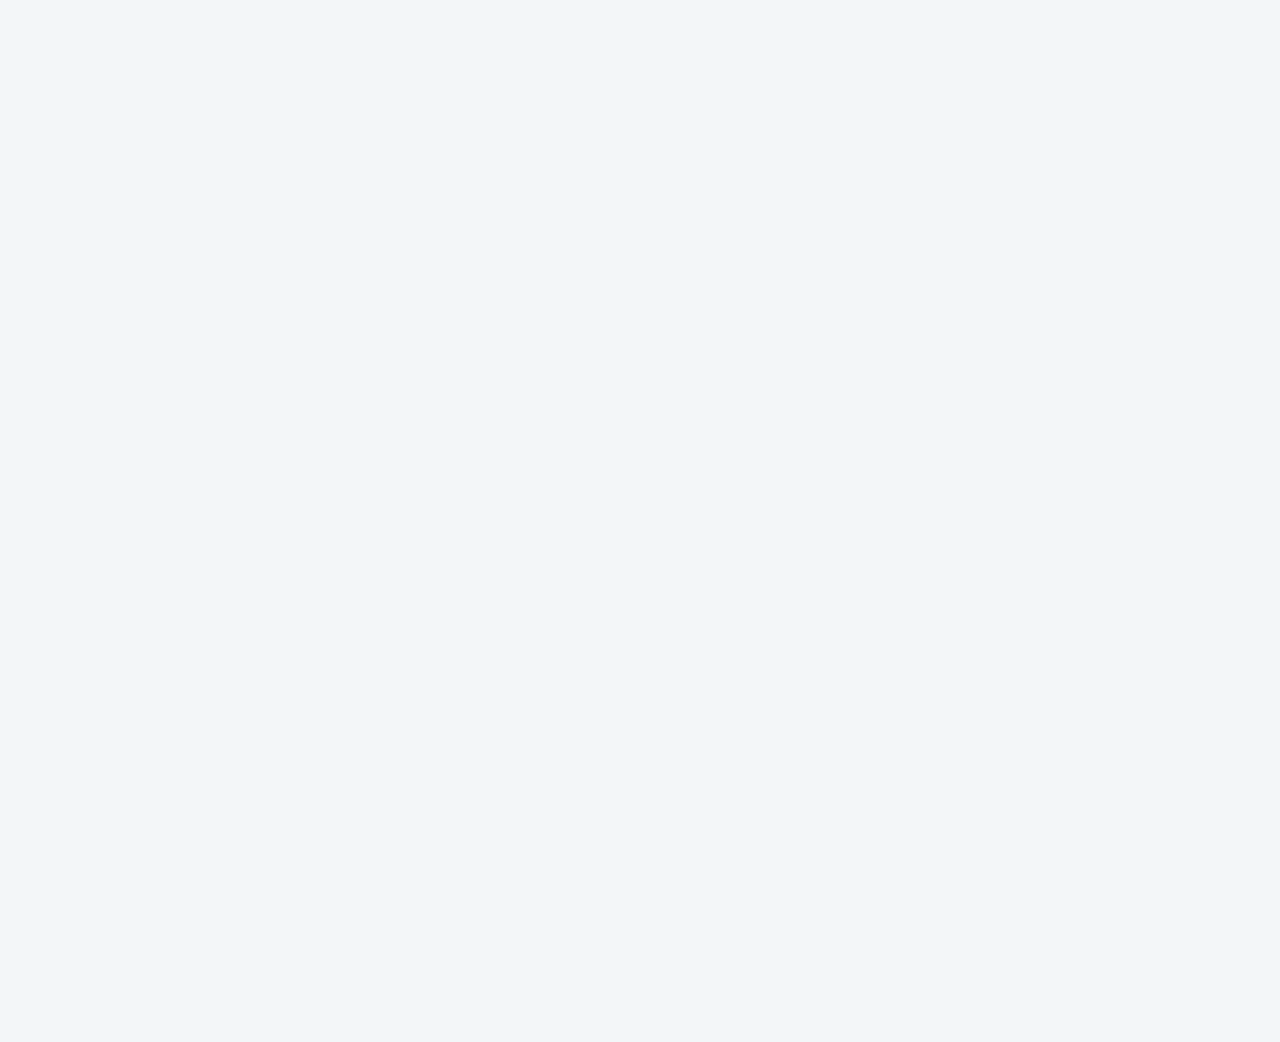
==== commit 1f39272d: "Merge branch 'baru' of https://github.com/MUSHANIF/lomba2 into baru" ====
--- a/index.html
+++ b/index.html
@@ -573,50 +573,42 @@
       <div class="container-xxl py-6">
          <div class="container">
             <div class="mx-auto text-center wow fadeInUp" data-wow-delay="0.1s" style="max-width: 600px">
-               <h2 class="mb-5">Kata - Kata motivasi!</h2>
+               <h2 class="mb-5">Motivasi</h2>
             </div>
             <div class="owl-carousel testimonial-carousel wow fadeInUp" data-wow-delay="0.1s">
-               <div class="testimonial-item rounded p-4">
+               <div class="testimonial-item rounded p-4 d-flex flex-column justify-content-between" style="height: 35vh">
                   <i class="fa fa-quote-left fa-2x text-primary mb-3"></i>
                   <p>"Luangkan waktumu untuk penyembuhan selama yang kamu mau. Tidak ada orang lain yang tahu apa yang telah kamu lalui. Bagaimana mereka bisa tahu berapa lama waktu yang dibutuhkan untuk menyembuhkanmu?"</p>
                   <div class="d-flex align-items-center">
-                     <img class="img-fluid flex-shrink-0 rounded-circle" src="img/testimonial-1.jpg" />
                      <div class="ps-3">
                         <h6 class="mb-1">Abertoli</h6>
-                        <small>Motivator</small>
-                     </div>
-                  </div>
-               </div>
-               <div class="testimonial-item rounded p-4">
+                     </div>
+                  </div>
+               </div>
+               <div class="testimonial-item rounded p-4 d-flex flex-column justify-content-between" style="height: 35vh">
                   <i class="fa fa-quote-left fa-2x text-primary mb-3"></i>
                   <p>"Mampu menjadi diri sendiri adalah salah satu komponen terkuat dari kesehatan mental yang baik."</p>
                   <div class="d-flex align-items-center">
-                     <img class="img-fluid flex-shrink-0 rounded-circle" src="img/testimonial-2.jpg" />
                      <div class="ps-3">
                         <h6 class="mb-1">Lauren Fogel Mersy</h6>
-                        <small>Motivator</small>
-                     </div>
-                  </div>
-               </div>
-               <div class="testimonial-item rounded p-4">
+                     </div>
+                  </div>
+               </div>
+               <div class="testimonial-item rounded p-4 d-flex flex-column justify-content-between" style="height: 35vh">
                   <i class="fa fa-quote-left fa-2x text-primary mb-3"></i>
                   <p>“Semua stres, kecemasan, depresi, disebabkan kita mengabaikan siapa diri kita dan mulai hidup untuk menyenangkan orang lain.”</p>
                   <div class="d-flex align-items-center">
-                     <img class="img-fluid flex-shrink-0 rounded-circle" src="img/testimonial-3.jpg" />
                      <div class="ps-3">
                         <h6 class="mb-1">Paulo Coelho</h6>
-                        <small>Motivator</small>
-                     </div>
-                  </div>
-               </div>
-               <div class="testimonial-item rounded p-4">
+                     </div>
+                  </div>
+               </div>
+               <div class="testimonial-item rounded p-4 d-flex flex-column justify-content-between" style="height: 35vh">
                   <i class="fa fa-quote-left fa-2x text-primary mb-3"></i>
                   <p>“Ingat saja, kamu tidak sendirian. Pada kenyataannya, kamu berada di tempat yang sangat biasa dengan jutaan orang lain. Kita perlu saling membantu dan terus berjuang untuk mencapai tujuan kita.”</p>
                   <div class="d-flex align-items-center">
-                     <img class="img-fluid flex-shrink-0 rounded-circle" src="img/testimonial-4.jpg" />
                      <div class="ps-3">
                         <h6 class="mb-1">Mike Moreno</h6>
-                        <small>Motivator</small>
                      </div>
                   </div>
                </div>
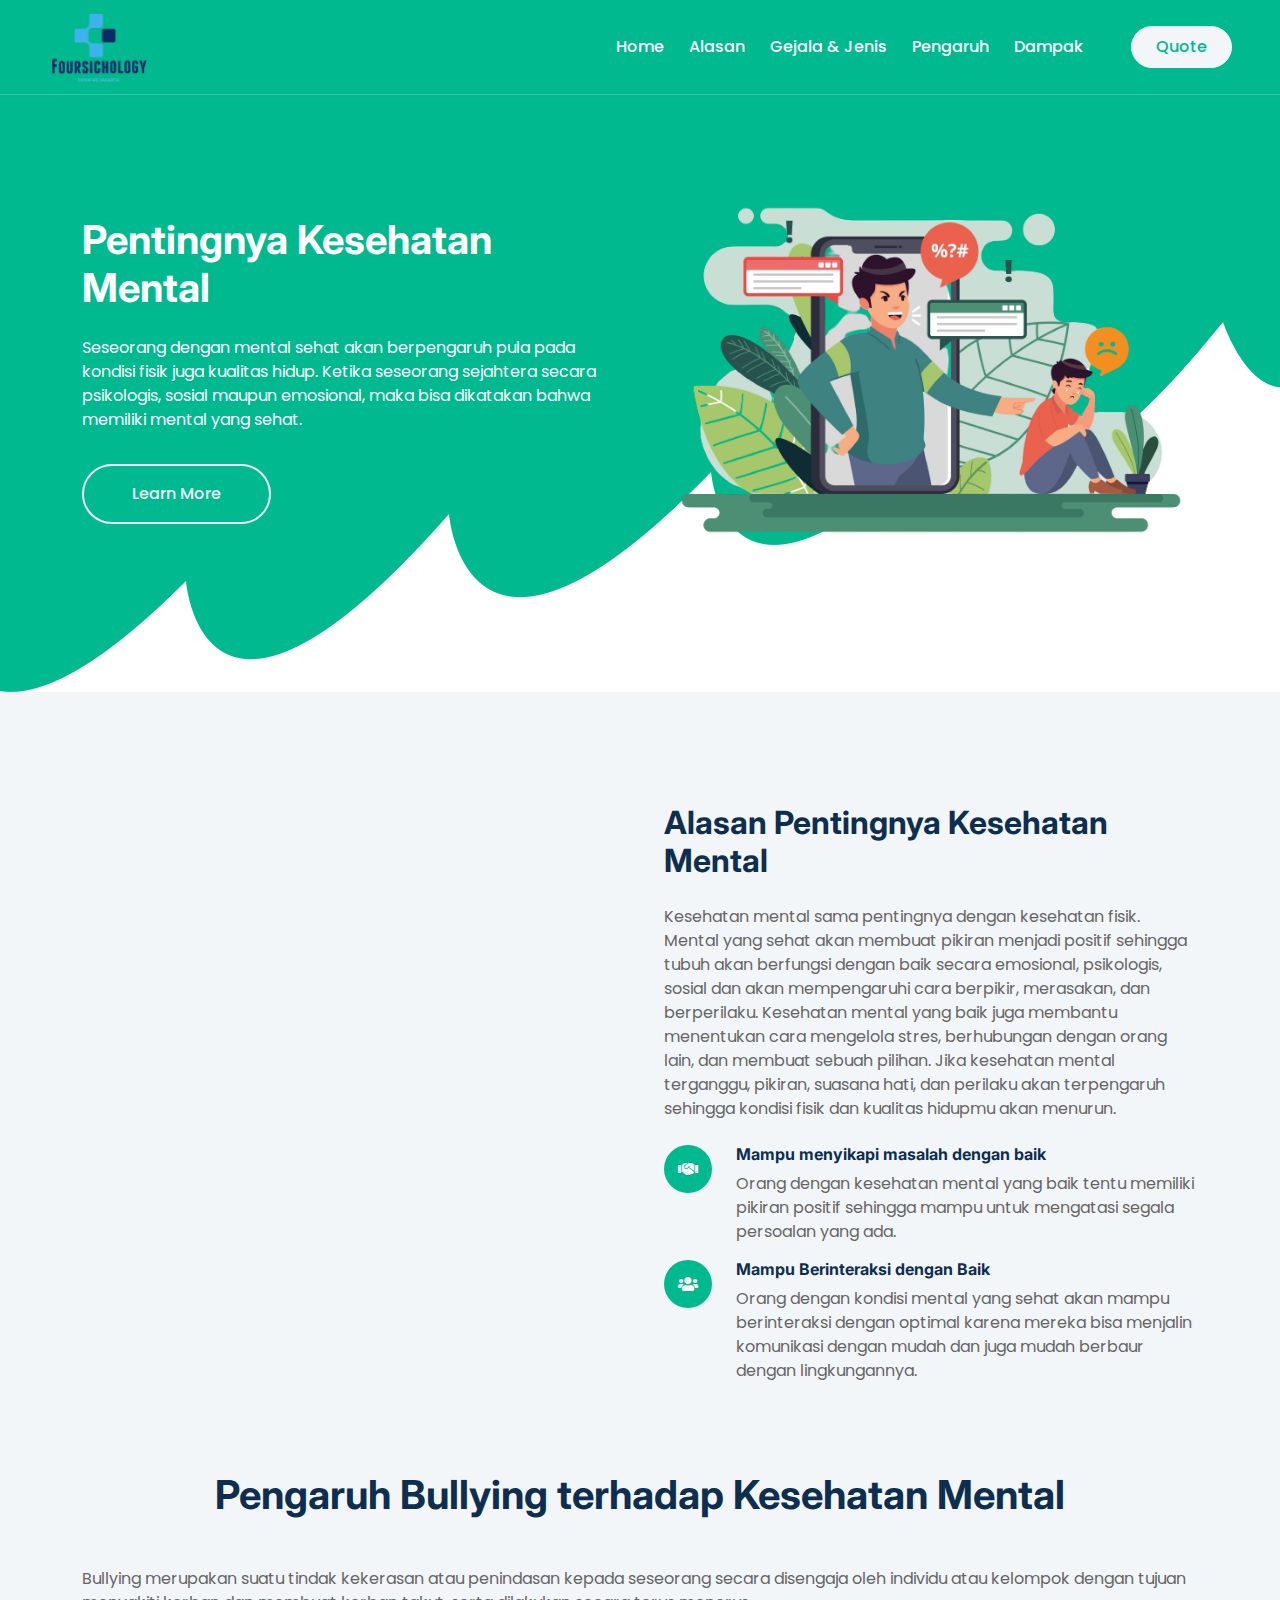
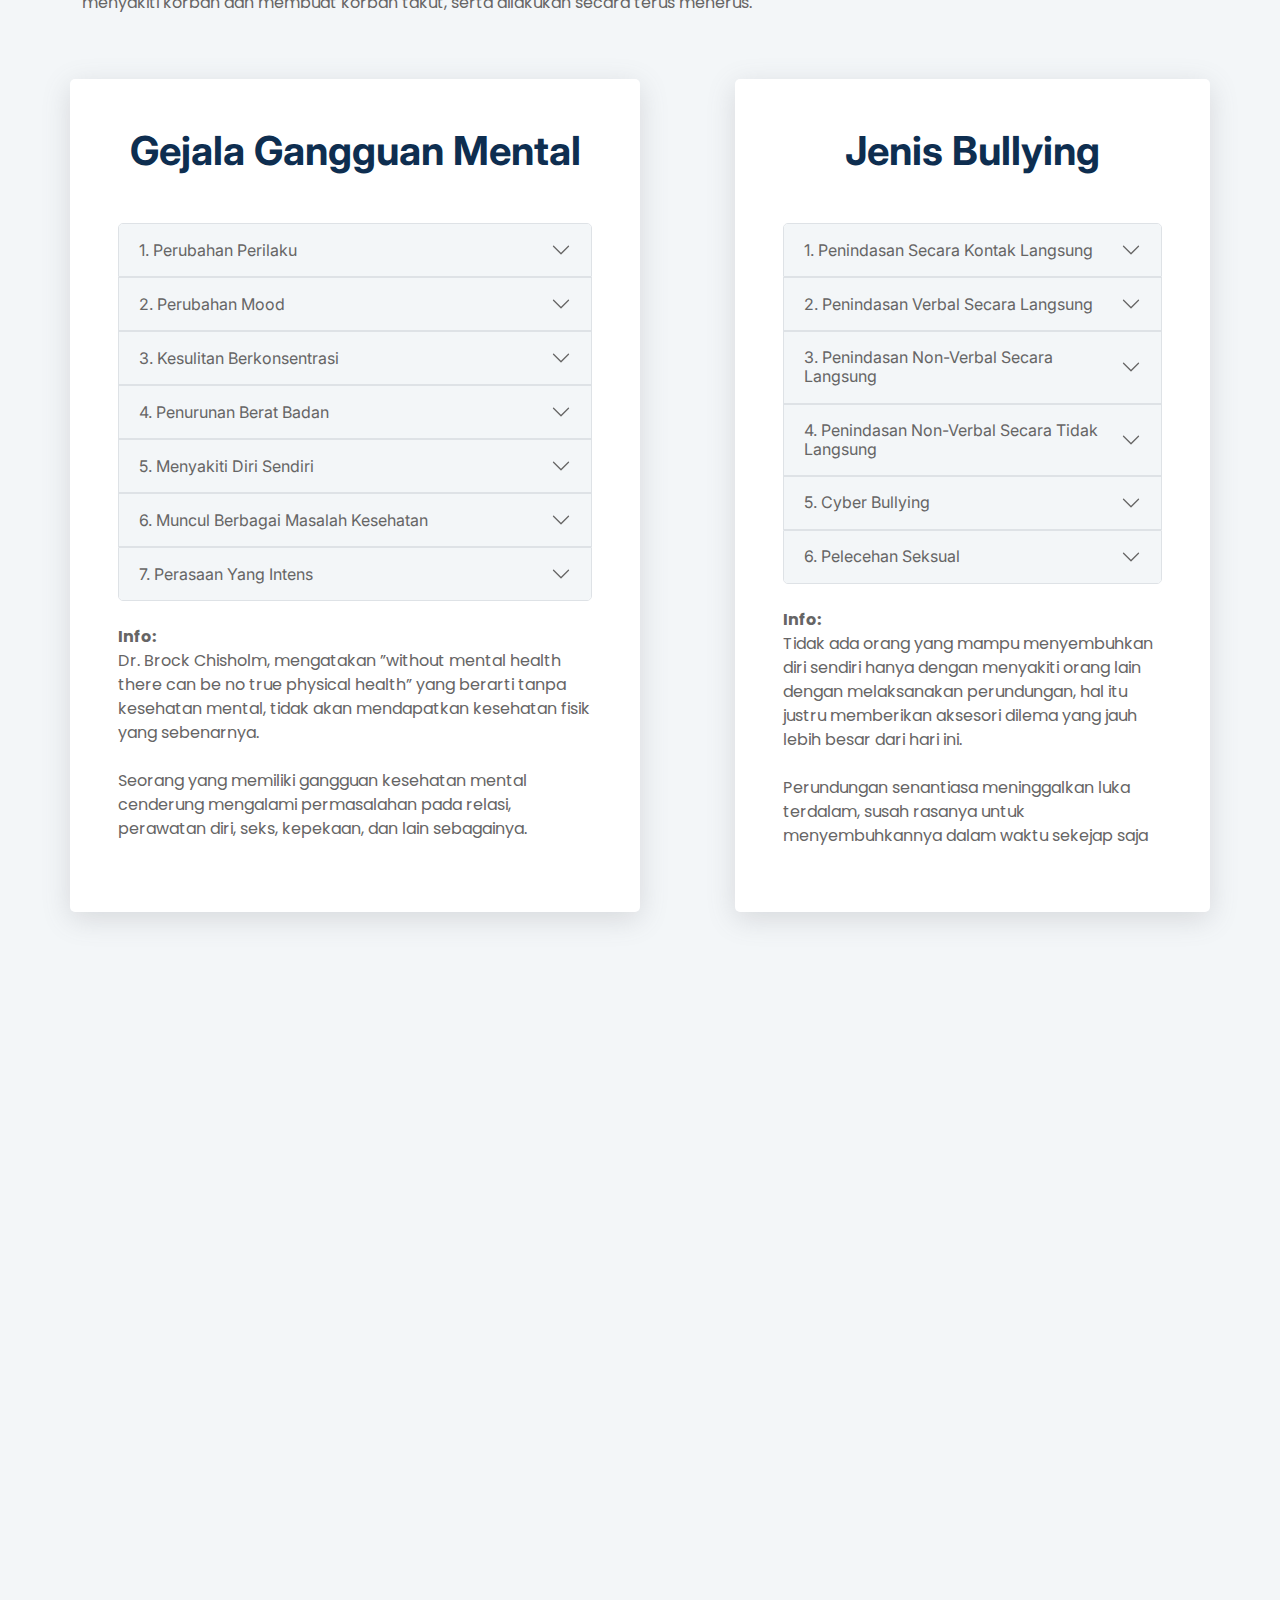
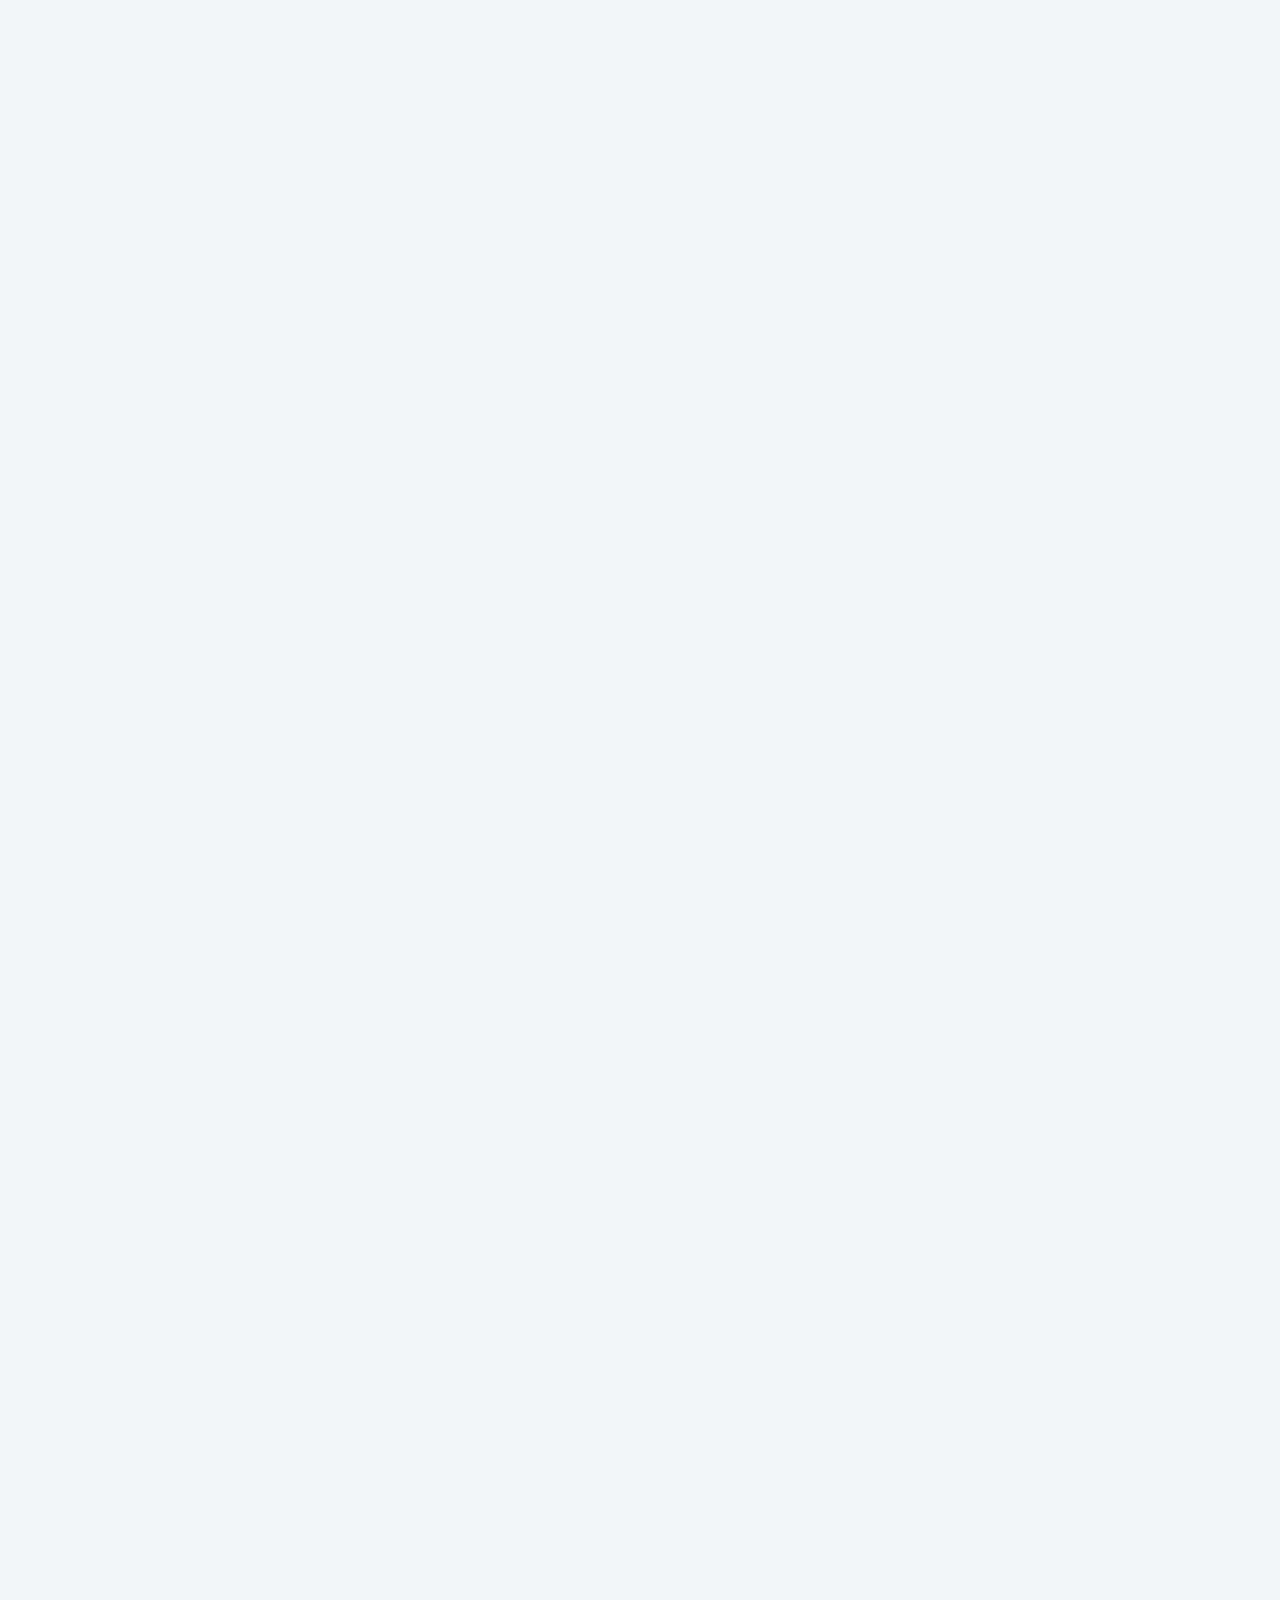
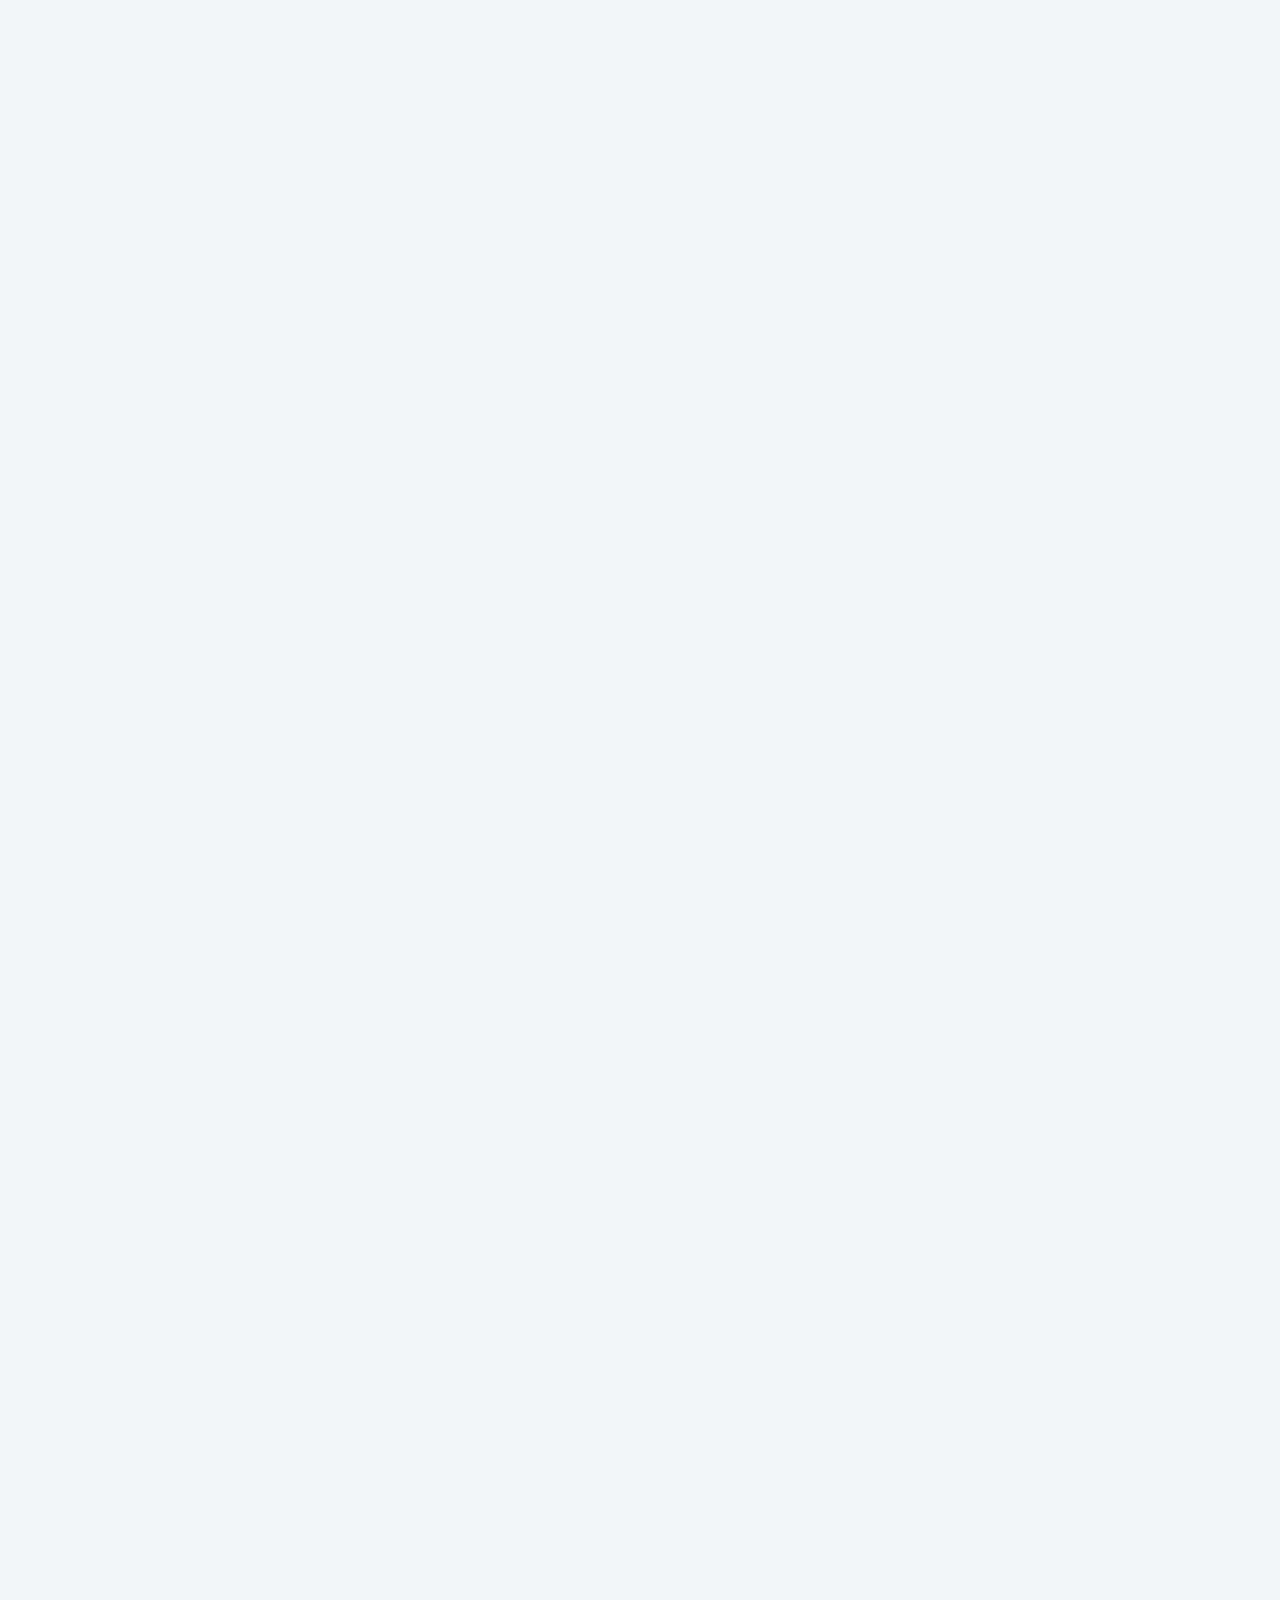
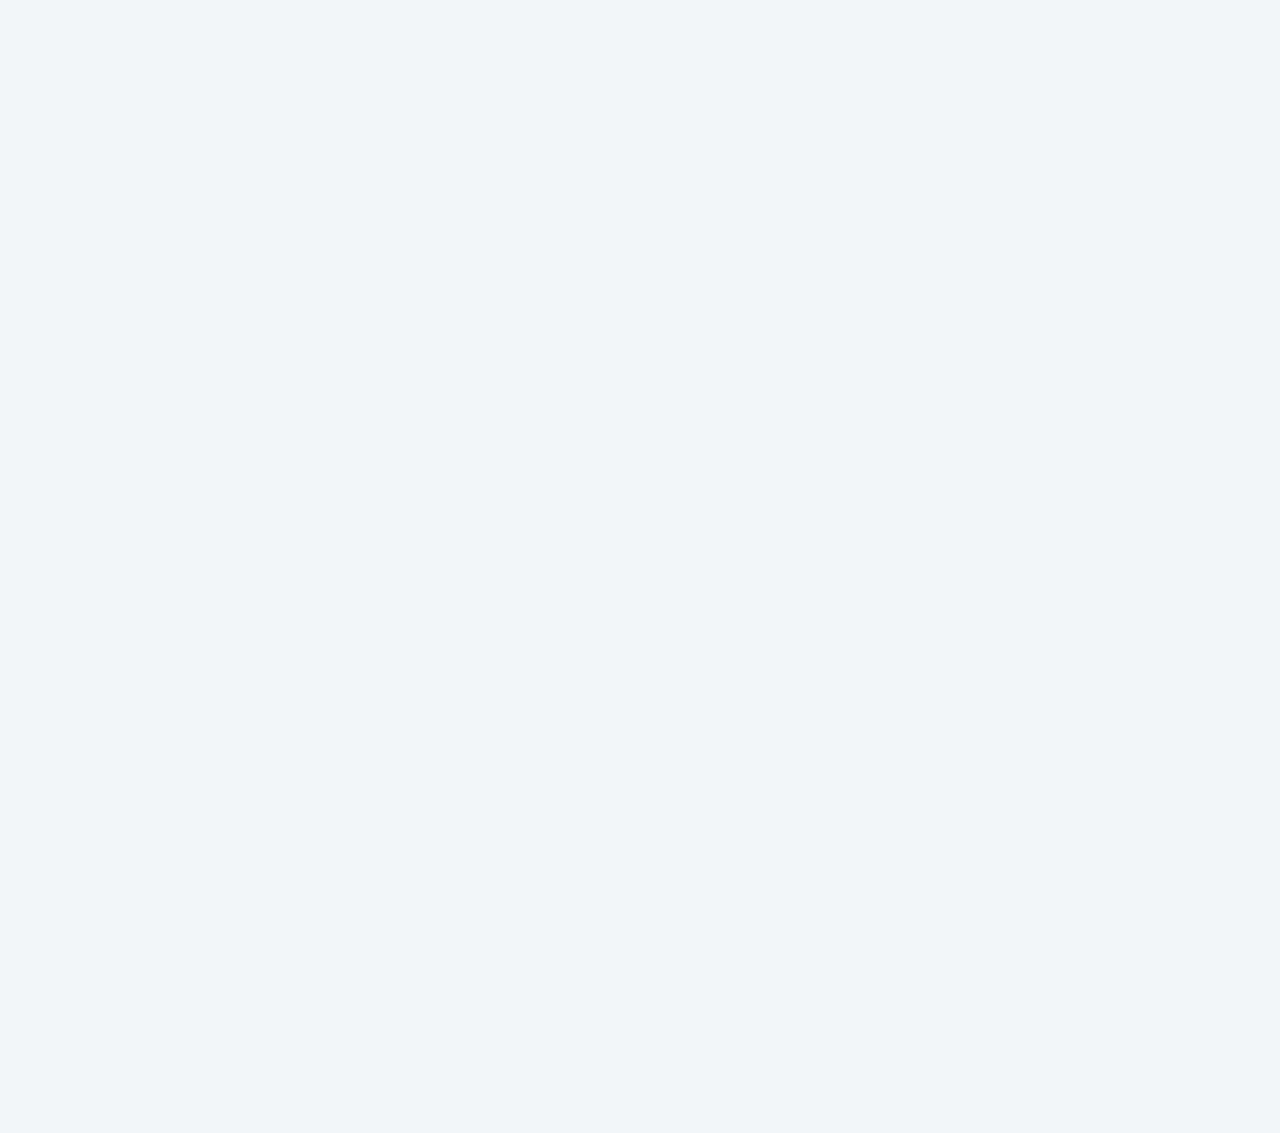
==== commit 438fed6c: "Bagusin Footer & Benerin Bug" ====
--- a/index.html
+++ b/index.html
@@ -1,6 +1,5 @@
 <!DOCTYPE html>
 <html lang="en">
-
    <head>
       <meta charset="utf-8" />
       <title>Foursichology</title>
@@ -19,91 +18,87 @@
       <link href="css/style.css" rel="stylesheet" />
    </head>
 
-
-<head>
-    <meta charset="utf-8">
-    <title>Foursichology</title>
-    <meta content="width=device-width, initial-scale=1.0" name="viewport">
-    <meta content="" name="keywords">
-    <meta content="" name="description">
-    <link href="img/logo.png" rel="icon">
-    <link rel="preconnect" href="https://fonts.googleapis.com">
-    <link rel="preconnect" href="https://fonts.gstatic.com" crossorigin>
-    <link href="https://fonts.googleapis.com/css2?family=Heebo:wght@400;500;600&family=Inter:wght@700;800&display=swap" rel="stylesheet">     
-    <link href="https://cdnjs.cloudflare.com/ajax/libs/font-awesome/5.10.0/css/all.min.css" rel="stylesheet">
-    <link href="https://cdn.jsdelivr.net/npm/bootstrap-icons@1.4.1/font/bootstrap-icons.css" rel="stylesheet">    
-    <link href="lib/animate/animate.min.css" rel="stylesheet">
-    <link href="lib/owlcarousel/assets/owl.carousel.min.css" rel="stylesheet">    
-    <link href="css/bootstrap.min.css" rel="stylesheet">
-    <link href="css/style.css" rel="stylesheet">
-</head>
-
-<body>
-    <div class="container-xxl bg-white p-0">
-        <!-- Spinner Start -->
-        <!-- <div id="spinner" class="show bg-white position-fixed translate-middle w-100 vh-100 top-50 start-50 d-flex align-items-center justify-content-center">
-
-            <div class="spinner-border text-primary" style="width: 3rem; height: 3rem;" role="status">
-                <span class="sr-only">Loading...</span>
-            </div>
-        </div> -->
-         <!-- Spinner End -->
-
+   <head>
+      <meta charset="utf-8" />
+      <title>Foursichology</title>
+      <meta content="width=device-width, initial-scale=1.0" name="viewport" />
+      <meta content="" name="keywords" />
+      <meta content="" name="description" />
+      <link href="img/logo.png" rel="icon" />
+      <link rel="preconnect" href="https://fonts.googleapis.com" />
+      <link rel="preconnect" href="https://fonts.gstatic.com" crossorigin />
+      <link href="https://fonts.googleapis.com/css2?family=Heebo:wght@400;500;600&family=Inter:wght@700;800&display=swap" rel="stylesheet" />
+      <link href="https://cdnjs.cloudflare.com/ajax/libs/font-awesome/5.10.0/css/all.min.css" rel="stylesheet" />
+      <link href="https://cdn.jsdelivr.net/npm/bootstrap-icons@1.4.1/font/bootstrap-icons.css" rel="stylesheet" />
+      <link href="lib/animate/animate.min.css" rel="stylesheet" />
+      <link href="lib/owlcarousel/assets/owl.carousel.min.css" rel="stylesheet" />
+      <link href="css/bootstrap.min.css" rel="stylesheet" />
+      <link href="css/style.css" rel="stylesheet" />
+   </head>
+
+   <body>
+      <!-- Spinner Start -->
+      <div id="spinner" class="show bg-white position-fixed translate-middle w-100 vh-100 top-50 start-50 d-flex align-items-center justify-content-center">
+         <div class="spinner-border text-primary" style="width: 3rem; height: 3rem" role="status">
+            <span class="sr-only">Loading...</span>
+         </div>
+      </div>
+      <!-- Spinner End -->
+
+      <div class="container-xxl bg-white p-0">
          <!-- Navbar & Hero Start -->
          <div class="container-xxl position-relative p-0">
             <nav class="navbar navbar-expand-lg navbar-light px-4 px-lg-5 py-3 py-lg-0">
-
-                <a href="index.html" class=" logo ">
-                    <!-- <h1 class="m-0">Foursichology</h1> -->
-                    <img src="img/logo.png" alt="Logo" style="width: 100%; height: 80px;">
-                </a>
-                <button class="navbar-toggler" type="button" data-bs-toggle="collapse" data-bs-target="#navbarCollapse">
-                    <span class="fa fa-bars"></span>
-                </button>
-                <div class="collapse navbar-collapse" id="navbarCollapse">
-                    <div class="navbar-nav ms-auto py-0">
-                        <a href="#home" class="nav-item nav-link active">Home</a>
-                        <a href="#alasan" class="nav-item nav-link">Alasan</a>
-                        <a href="#gejala" class="nav-item nav-link">Gejala & Jenis</a>
-                        <a href="#pengaruh" class="nav-item nav-link">Pengaruh</a>
-                        <a href="#dampak" class="nav-item nav-link">Dampak</a>
-                    </div>
-                    <a href="" class="btn btn-light rounded-pill text-primary py-2 px-4 ms-lg-5">Learn more</a>
-                </div>
-
+               <a href="index.html" class="logo">
+                  <!-- <h1 class="m-0">Foursichology</h1> -->
+                  <img src="img/logo.png" alt="Logo" style="width: 100%; height: 80px" />
+               </a>
+               <button class="navbar-toggler" type="button" data-bs-toggle="collapse" data-bs-target="#navbarCollapse">
+                  <span class="fa fa-bars"></span>
+               </button>
+               <div class="collapse navbar-collapse" id="navbarCollapse">
+                  <div class="navbar-nav ms-auto py-0">
+                     <a href="#home" class="nav-item nav-link">Home</a>
+                     <a href="#alasan" class="nav-item nav-link">Alasan</a>
+                     <a href="#gejala" class="nav-item nav-link">Gejala & Jenis</a>
+                     <a href="#pengaruh" class="nav-item nav-link">Pengaruh</a>
+                     <a href="#dampak" class="nav-item nav-link">Dampak</a>
+                  </div>
+                  <a href="#motivasi" class="btn btn-light rounded-pill text-primary py-2 px-4 ms-lg-5">Quote</a>
+               </div>
             </nav>
-<section id="home">
-            <div class="container-xxl bg-primary hero-header">
-               <div class="container">
-                  <div class="row g-5 align-items-center">
-                     <div class="col-lg-6 text-center text-lg-start">
-                        <h1 class="text-white mb-4 animated zoomIn">Pentingnya Kesehatan Mental</h1>
-                        <p class="text-white pb-3 animated zoomIn">
-                           Seseorang dengan mental sehat akan berpengaruh pula pada kondisi fisik juga kualitas hidup. Ketika seseorang sejahtera secara psikologis, sosial maupun emosional, maka bisa dikatakan bahwa memiliki mental yang sehat.
-                        </p>
-                        <a href="" class="btn btn-outline-light rounded-pill border-2 py-3 px-5 animated slideInRight">Learn More</a>
-                     </div>
-                     <div class="col-lg-6 text-center text-lg-start">
-                        <img class="img-fluid animated zoomIn" src="img/banner.png" alt="" />
-                     </div>
-                  </div>
-               </div>
-            </div>
-
+
+            <section id="home">
+               <div class="container-xxl bg-primary hero-header">
+                  <div class="container">
+                     <div class="row g-5 align-items-center">
+                        <div class="col-lg-6 text-center text-lg-start">
+                           <h1 class="text-white mb-4 animated zoomIn">Pentingnya Kesehatan Mental</h1>
+                           <p class="text-white pb-3 animated zoomIn">
+                              Seseorang dengan mental sehat akan berpengaruh pula pada kondisi fisik juga kualitas hidup. Ketika seseorang sejahtera secara psikologis, sosial maupun emosional, maka bisa dikatakan bahwa memiliki mental yang sehat.
+                           </p>
+                           <a href="#alasan" class="btn btn-outline-light rounded-pill border-2 py-3 px-5 animated slideInRight">Learn More</a>
+                        </div>
+                        <div class="col-lg-6 text-center text-lg-start">
+                           <img class="img-fluid animated zoomIn" src="img/banner.png" alt="" />
+                        </div>
+                     </div>
+                  </div>
+               </div>
+            </section>
          </div>
          <!-- Navbar & Hero End -->
-
-         <!-- About Start -->
-
-         <div class="container-xxl py-6">
+      </div>
+
+      <!-- Alasan Start -->
+      <section id="alasan">
+         <div class="container-xxl py-3">
             <div class="container">
                <div class="row g-5 align-items-center">
                   <div class="col-lg-6 wow zoomIn" data-wow-delay="0.1s">
                      <img class="img-fluid" src="img/pengaruhh.jpg" />
-
                   </div>
                   <div class="col-lg-6 wow fadeInUp" data-wow-delay="0.1s">
-                     <!-- <div class="d-inline-block border rounded-pill text-primary px-4 mb-3">About Us</div> -->
                      <h2 class="mb-4">Alasan Pentingnya Kesehatan Mental</h2>
                      <p class="mb-4">
                         Kesehatan mental sama pentingnya dengan kesehatan fisik. Mental yang sehat akan membuat pikiran menjadi positif sehingga tubuh akan berfungsi dengan baik secara emosional, psikologis, sosial dan akan mempengaruhi cara
@@ -113,7 +108,7 @@
                      <div class="row g-3 mb-4">
                         <div class="col-12 d-flex">
                            <div class="flex-shrink-0 btn-lg-square rounded-circle bg-primary">
-                              <i class="fa fa-user-tie text-white"></i>
+                              <i class="fa fa-handshake text-white"></i>
                            </div>
                            <div class="ms-4">
                               <h6>Mampu menyikapi masalah dengan baik</h6>
@@ -122,7 +117,7 @@
                         </div>
                         <div class="col-12 d-flex">
                            <div class="flex-shrink-0 btn-lg-square rounded-circle bg-primary">
-                              <i class="fa fa-chart-line text-white"></i>
+                              <i class="fa fa-users text-white"></i>
                            </div>
                            <div class="ms-4">
                               <h6>Mampu Berinteraksi dengan Baik</h6>
@@ -130,16 +125,12 @@
                            </div>
                         </div>
                      </div>
-                    
-                  </div>
-                  
-               </div>
-            </div>
-
-         </div>
-      </div>
-      <!-- About End -->
-
+                  </div>
+               </div>
+            </div>
+         </div>
+      </section>
+      <!-- Alasan End -->
 
       <section id="gejala">
          <div class="container mt-5 my-20">
@@ -162,7 +153,6 @@
                         </div>
                      </div>
 
-
                      <div class="bg-white border border-gray-200 accordion-item">
                         <h2 class="accordion-header" id="headingTwo">
                            <button class="accordion-button collapsed" type="button" data-bs-toggle="collapse" data-bs-target="#collapseTwo" aria-expanded="false" aria-controls="collapseTwo">2. Perubahan Mood</button>
@@ -193,7 +183,6 @@
                         </div>
                      </div>
 
-
                      <div class="bg-white border border-gray-200 accordion-item">
                         <h2 class="accordion-header" id="headingFive">
                            <button class="accordion-button collapsed" type="button" data-bs-toggle="collapse" data-bs-target="#collapseFive" aria-expanded="false" aria-controls="collapseFive">5. Menyakiti Diri Sendiri</button>
@@ -206,7 +195,6 @@
                         </div>
                      </div>
 
-
                      <div class="bg-white border border-gray-200 accordion-item">
                         <h2 class="accordion-header" id="headingSix">
                            <button class="accordion-button collapsed" type="button" data-bs-toggle="collapse" data-bs-target="#collapseSix" aria-expanded="false" aria-controls="collapseSix">6. Muncul Berbagai Masalah Kesehatan</button>
@@ -215,7 +203,6 @@
                            <div class="accordion-body">Penyakit atau gangguan mental juga dapat ditandai dengan masalah pada kesehatannya, misal mengalami sakit kepala dan sakit perut yang berkelanjutan.</div>
                         </div>
                      </div>
-
 
                      <div class="bg-white border border-gray-200 accordion-item">
                         <h2 class="accordion-header" id="headingSeven">
@@ -251,7 +238,6 @@
                         </div>
                      </div>
 
-
                      <div class="bg-white border border-gray-200 accordion-item">
                         <h2 class="accordion-header" id="heading2">
                            <button class="accordion-button collapsed" type="button" data-bs-toggle="collapse" data-bs-target="#collapse2" aria-expanded="false" aria-controls="collapse2">2. Penindasan Verbal Secara Langsung</button>
@@ -261,7 +247,6 @@
                         </div>
                      </div>
 
-
                      <div class="bg-white border border-gray-200 accordion-item">
                         <h2 class="accordion-header" id="heading3">
                            <button class="accordion-button collapsed" type="button" data-bs-toggle="collapse" data-bs-target="#collapse3" aria-expanded="false" aria-controls="collapse3">3. Penindasan Non-Verbal Secara Langsung</button>
@@ -271,7 +256,6 @@
                         </div>
                      </div>
 
-
                      <div class="bg-white border border-gray-200 accordion-item">
                         <h2 class="accordion-header" id="heading4">
                            <button class="accordion-button collapsed" type="button" data-bs-toggle="collapse" data-bs-target="#collapse4" aria-expanded="false" aria-controls="collapse4">4. Penindasan Non-Verbal Secara Tidak Langsung</button>
@@ -281,7 +265,6 @@
                         </div>
                      </div>
 
-
                      <div class="bg-white border border-gray-200 accordion-item">
                         <h2 class="accordion-header" id="heading5">
                            <button class="accordion-button collapsed" type="button" data-bs-toggle="collapse" data-bs-target="#collapse5" aria-expanded="false" aria-controls="collapse5">5. Cyber Bullying</button>
@@ -290,7 +273,6 @@
                            <div class="accordion-body">Penindasan yang dilakukan dengan sarana media elektronik seperti menyebarkan video intimidasi, melakukan pencemaran nama baik, dan penyalahgunaan media sosial.</div>
                         </div>
                      </div>
-
 
                      <div class="bg-white border border-gray-200 accordion-item">
                         <h2 class="accordion-header" id="heading6">
@@ -313,7 +295,8 @@
             </div>
          </div>
       </section>
-      <section id="Pengaruh">
+
+      <section id="pengaruh">
          <div class="container-xxl py-6">
             <div class="container">
                <div class="mx-auto text-center wow fadeInUp" data-wow-delay="0.1s" style="max-width: 600px">
@@ -375,280 +358,266 @@
       </section>
       <!-- Newsletter Start -->
       <div class="container-xxl bg-primary pb-3 my-6 wow fadeInUp" data-wow-delay="0.1s">
-        <div class="container px-lg-5">
-            <div class="row align-items-center" style="height: 250px;">
-                <div class="col-12 col-md-6">
-                    <h3 class="text-white">Keluhkan jika kamu memiliki masalah</h3>
-                    <small class="text-white">Kami memiliki website untuk mengadukan masalah kamu jika kamu mendapatkan perundungan,kami akan selalu membimbing mu!.Masukan emailmu dan klik link yang di berikan agar kamu bisa konsultasi</small>
-                    <div class="position-relative w-100 mt-3">
-                        <input class="form-control border-0 rounded-pill w-100 ps-4 pe-5" type="text" placeholder="Enter Your Email" style="height: 48px;">
-                        <button type="button" class="btn shadow-none position-absolute top-0 end-0 mt-1 me-2"><i class="fa fa-paper-plane text-primary fs-4"></i></button>
-                    </div>
-                </div>
-                <div class="col-md-6 text-center mb-n5 d-none d-md-block">
-                    <img class="img-fluid mt-5" style="max-height: 250px;" src="img/newsletter.png">
-                </div>
-            </div>
-        </div>
-    </div>
+         <div class="container px-lg-5">
+            <div class="row align-items-center" style="height: 250px">
+               <div class="col-12 col-md-6">
+                  <h3 class="text-white">Keluhkan jika kamu memiliki masalah</h3>
+                  <small class="text-white">Kami memiliki website untuk mengadukan masalah kamu jika kamu mendapatkan perundungan,kami akan selalu membimbing mu!.Masukan emailmu dan klik link yang di berikan agar kamu bisa konsultasi</small>
+                  <div class="position-relative w-100 mt-3">
+                     <input class="form-control border-0 rounded-pill w-100 ps-4 pe-5" type="text" placeholder="Enter Your Email" style="height: 48px" />
+                     <button type="button" class="btn shadow-none position-absolute top-0 end-0 mt-1 me-2"><i class="fa fa-paper-plane text-primary fs-4"></i></button>
+                  </div>
+               </div>
+               <div class="col-md-6 text-center mb-n5 d-none d-md-block">
+                  <img class="img-fluid mt-5" style="max-height: 250px" src="img/newsletter.png" />
+               </div>
+            </div>
+         </div>
+      </div>
       <!-- Newsletter End -->
 
       <!-- Service Start -->
       <section id="dampak">
-        <div class="container-xxl py-6">
+         <div class="container-xxl py-6">
             <div class="container">
-                <div class="mx-auto text-center wow fadeInUp" data-wow-delay="0.1s" style="max-width: 600px;">
-                    
-                    <h2 class="mb-5">Dampak yang di rasakan korban bullying</h2>
-                </div>
-                <div class="row g-4">
-                    <div class="col-lg-4 col-md-6 wow fadeInUp" data-wow-delay="0.1s">
-                        <div class="service-item rounded h-100">
-                            <div class="d-flex justify-content-between">
-                                <div class="service-icon">
-                                    <i class="fa fa-user-tie fa-2x"></i>
-                                </div>
-                              
-                            </div>
-                            <div class="p-5">
-                                <h5 class="mb-3">Rendahnya Rasa Percaya Diri</h5>
-                                <span>Menjadi korban bullying akan menyisakan trauma mendalam bahkan bisa saja membuat kepercayaan diri orang menghilang.</span>
-                            </div>
-                        </div>
-                    </div>
-                    <div class="col-lg-4 col-md-6 wow fadeInUp" data-wow-delay="0.3s">
-                        <div class="service-item rounded h-100">
-                            <div class="d-flex justify-content-between">
-                                <div class="service-icon">
-                                    <i class="fa fa-chart-pie fa-2x"></i>
-                                </div>
-                                
-                            </div>
-                            <div class="p-5">
-                                <h5 class="mb-3">Depresi</h5>
-                                <span>Jika waktu dan kasusnya cukup berat maka bukan tidak mungkin para korban akan mengalami depresi.</span>
-                            </div>
-                        </div>
-                    </div>
-                    <div class="col-lg-4 col-md-6 wow fadeInUp" data-wow-delay="0.6s">
-                        <div class="service-item rounded h-100">
-                            <div class="d-flex justify-content-between">
-                                <div class="service-icon">
-                                    <i class="fa fa-chart-line fa-2x"></i>
-                                </div>
-                                <a class="service-btn" href="">
-                                    <i class="fa fa-link fa-2x"></i>
-                                </a>
-                            </div>
-                            <div class="p-5">
-                                <h5 class="mb-3">Tidak Percaya Pada Orang Lain</h5>
-                                <span>Luka yang mendalam bisa membuat dirinya merasakan ketakutan dan bahkan sama sekali tidak mempercayai orang lain selain dirinya dan pikirannya sendiri.</span>
-                            </div>
-                        </div>
-                    </div>
-                    <div class="col-lg-4 justify-content-center d-flex align-content-center col-md-6 wow fadeInUp" data-wow-delay="0.1s">
-                        <div class="service-item rounded h-100">
-                            <div class="d-flex justify-content-between">
-                                <div class="service-icon">
-                                    <i class="fa fa-chart-area fa-2x"></i>
-                                </div>
-                              
-                            </div>
-                            <div class="p-5">
-                                <h5 class="mb-3">Berpikiran Untuk Membalas Dendam</h5>
-                                <span>Ini adalah dampak bullying yang paling berbahaya. Sebab, anak mungkin berpikiran untuk melakukan kekerasan pada orang lain sebagai upaya balas dendam atas perundungan yang dialami.</span>
-                            </div>
-                        </div>
-                    </div>
-                    <div class="col-lg-4 justify-content-center d-flex align-content-center col-md-6 wow fadeInUp" data-wow-delay="0.3s">
-                        <div class="service-item rounded h-100">
-                            <div class="d-flex justify-content-between">
-                                <div class="service-icon">
-                                    <i class="fa fa-balance-scale fa-2x"></i>
-                                </div>
-                                
-                            </div>
-                            <div class="p-5">
-                                <h5 class="mb-3">Memicu Masalah Kesehatan</h5>
-                                <span>Bullying bisa membuat anak atau remaja berisiko merusak atau menyakiti diri sendiri, misalnya dengan mengonsumsi makanan tidak sehat atau hal lain yang bisa berdampak pada kesehatan tubuh.</span>
-                            </div>
-                        </div>
-                    </div>
-                    <div class="col-lg-4 justify-content-center d-flex align-content-center col-md-6 wow fadeInUp" data-wow-delay="0.3s">
-                        <div class="service-item rounded h-100">
-                            <div class="d-flex justify-content-between">
-                                <div class="service-icon">
-                                    <i class="fa fa-balance-scale fa-2x"></i>
-                                </div>
-                                
-                            </div>
-                            <div class="p-5">
-                                <h5 class="mb-3">Tidak bisa menyatu dengan orang-orang di sekitar</h5>
-                                <span>Anak maupun orang dewasa yang mengalami bullying, secara tidak langsung ditempatkan pada status sosial yang lebih rendah dari rekan-rekannya.
-
-                                    Hal ini membuat korban bully menjadi sering merasa kesepian, terabaikan, dan berujung pada turunnya rasa percaya diri.</span>
-                            </div>
-                        </div>
-                    </div>
-                </div>
-            </div>
-        </div>
-    </section>
-        
+               <div class="mx-auto text-center wow fadeInUp" data-wow-delay="0.1s" style="max-width: 600px">
+                  <h2 class="mb-5">Dampak yang di rasakan korban bullying</h2>
+               </div>
+               <div class="row g-4">
+                  <div class="col-lg-4 col-md-6 wow fadeInUp" data-wow-delay="0.1s">
+                     <div class="service-item rounded h-100">
+                        <div class="d-flex justify-content-between">
+                           <div class="service-icon">
+                              <i class="fa fa-user-tie fa-2x"></i>
+                           </div>
+                        </div>
+                        <div class="p-5">
+                           <h5 class="mb-3">Rendahnya Rasa Percaya Diri</h5>
+                           <span>Menjadi korban bullying akan menyisakan trauma mendalam bahkan bisa saja membuat kepercayaan diri orang menghilang.</span>
+                        </div>
+                     </div>
+                  </div>
+                  <div class="col-lg-4 col-md-6 wow fadeInUp" data-wow-delay="0.3s">
+                     <div class="service-item rounded h-100">
+                        <div class="d-flex justify-content-between">
+                           <div class="service-icon">
+                              <i class="fa fa-chart-pie fa-2x"></i>
+                           </div>
+                        </div>
+                        <div class="p-5">
+                           <h5 class="mb-3">Depresi</h5>
+                           <span>Jika waktu dan kasusnya cukup berat maka bukan tidak mungkin para korban akan mengalami depresi.</span>
+                        </div>
+                     </div>
+                  </div>
+                  <div class="col-lg-4 col-md-6 wow fadeInUp" data-wow-delay="0.6s">
+                     <div class="service-item rounded h-100">
+                        <div class="d-flex justify-content-between">
+                           <div class="service-icon">
+                              <i class="fa fa-chart-line fa-2x"></i>
+                           </div>
+                           <a class="service-btn" href="">
+                              <i class="fa fa-link fa-2x"></i>
+                           </a>
+                        </div>
+                        <div class="p-5">
+                           <h5 class="mb-3">Tidak Percaya Pada Orang Lain</h5>
+                           <span>Luka yang mendalam bisa membuat dirinya merasakan ketakutan dan bahkan sama sekali tidak mempercayai orang lain selain dirinya dan pikirannya sendiri.</span>
+                        </div>
+                     </div>
+                  </div>
+                  <div class="col-lg-4 justify-content-center d-flex align-content-center col-md-6 wow fadeInUp" data-wow-delay="0.1s">
+                     <div class="service-item rounded h-100">
+                        <div class="d-flex justify-content-between">
+                           <div class="service-icon">
+                              <i class="fa fa-chart-area fa-2x"></i>
+                           </div>
+                        </div>
+                        <div class="p-5">
+                           <h5 class="mb-3">Berpikiran Untuk Membalas Dendam</h5>
+                           <span>Ini adalah dampak bullying yang paling berbahaya. Sebab, anak mungkin berpikiran untuk melakukan kekerasan pada orang lain sebagai upaya balas dendam atas perundungan yang dialami.</span>
+                        </div>
+                     </div>
+                  </div>
+                  <div class="col-lg-4 justify-content-center d-flex align-content-center col-md-6 wow fadeInUp" data-wow-delay="0.3s">
+                     <div class="service-item rounded h-100">
+                        <div class="d-flex justify-content-between">
+                           <div class="service-icon">
+                              <i class="fa fa-balance-scale fa-2x"></i>
+                           </div>
+                        </div>
+                        <div class="p-5">
+                           <h5 class="mb-3">Memicu Masalah Kesehatan</h5>
+                           <span>Bullying bisa membuat anak atau remaja berisiko merusak atau menyakiti diri sendiri, misalnya dengan mengonsumsi makanan tidak sehat atau hal lain yang bisa berdampak pada kesehatan tubuh.</span>
+                        </div>
+                     </div>
+                  </div>
+                  <div class="col-lg-4 justify-content-center d-flex align-content-center col-md-6 wow fadeInUp" data-wow-delay="0.3s">
+                     <div class="service-item rounded h-100">
+                        <div class="d-flex justify-content-between">
+                           <div class="service-icon">
+                              <i class="fa fa-balance-scale fa-2x"></i>
+                           </div>
+                        </div>
+                        <div class="p-5">
+                           <h5 class="mb-3">Tidak bisa menyatu dengan orang-orang di sekitar</h5>
+                           <span
+                              >Anak maupun orang dewasa yang mengalami bullying, secara tidak langsung ditempatkan pada status sosial yang lebih rendah dari rekan-rekannya. Hal ini membuat korban bully menjadi sering merasa kesepian, terabaikan, dan
+                              berujung pada turunnya rasa percaya diri.</span
+                           >
+                        </div>
+                     </div>
+                  </div>
+               </div>
+            </div>
+         </div>
+      </section>
+
       <!-- Service End -->
 
       <!-- Features Start -->
       <div class="container-xxl py-6">
-        <div class="container">
+         <div class="container">
             <div class="row g-5">
-                <div class="col-lg-5 wow fadeInUp" data-wow-delay="0.1s">
-                    
-                    <h2 class="mb-4">Bagaimana cara mencegah kasus bullying?</h2>
-                    <p> upaya pencegahan dapat dilakukan melalui beberapa cara, seperti meningkatkan kesadaran mengenai bahayanya, memberikan pelatihan, membuat aturan yang jelas, mengembangkan lingkungan yang aman, memberikan dukungan pada korban, mendorong partisipasi orang tua, dan menggunakan teknologi dengan bijak. Upaya pencegahan yang dilakukan secara konsisten dan komprehensif dapat membantu menciptakan lingkungan yang aman dan menyenangkan bagi semua orang serta mencegah terjadinya bullying.</p>
-                    
-                    <a class="btn btn-primary rounded-pill py-3 px-5 mt-2" href="">Read More</a>
-                </div>
-                <div class="col-lg-7">
-                    <div class="row g-5">
-                        <div class="col-sm-6 wow fadeIn" data-wow-delay="0.1s">
-                            <div class="d-flex align-items-center mb-3">
-                                <div class="flex-shrink-0 btn-square bg-primary rounded-circle me-3">
-                                    <i class="fa fa-cubes text-white"></i>
-                                </div>
-                                <h6 class="mb-0">Meningkatkan kesadaran</h6>
-                            </div>
-                            <span>Meningkatkan kesadaran mengenai dampak buruk dari bullying pada individu, keluarga, dan masyarakat bisa membantu mencegah bullying. </span>
-                        </div>
-                        <div class="col-sm-6 wow fadeIn" data-wow-delay="0.2s">
-                            <div class="d-flex align-items-center mb-3">
-                                <div class="flex-shrink-0 btn-square bg-primary rounded-circle me-3">
-                                    <i class="fa fa-percent text-white"></i>
-                                </div>
-                                <h6 class="mb-0">Memberikan pelatihan</h6>
-                            </div>
-                            <span>Memberikan pelatihan pada orang tua, guru, dan siswa untuk mengidentifikasi tanda-tanda bullying dan cara untuk mengatasi masalah tersebut bisa membantu mencegah bullying.</span>
-                        </div>
-                        <div class="col-sm-6 wow fadeIn" data-wow-delay="0.3s">
-                            <div class="d-flex align-items-center mb-3">
-                                <div class="flex-shrink-0 btn-square bg-primary rounded-circle me-3">
-                                    <i class="fa fa-award text-white"></i>
-                                </div>
-                                <h6 class="mb-0">Membuat aturan yang jelas</h6>
-                            </div>
-                            <span>Membuat aturan yang jelas mengenai perilaku yang tidak dapat diterima di lingkungan sekolah atau tempat kerja dan konsekuensinya bisa membantu mencegah bullying.</span>
-                        </div>
-                        <div class="col-sm-6 wow fadeIn" data-wow-delay="0.4s">
-                            <div class="d-flex align-items-center mb-3">
-                                <div class="flex-shrink-0 btn-square bg-primary rounded-circle me-3">
-                                    <i class="fa fa-smile-beam text-white"></i>
-                                </div>
-                                <h6 class="mb-0">Mengembangkan lingkungan yang aman</h6>
-                            </div>
-                            <span>Membuat lingkungan yang aman dan inklusif dengan mengembangkan kebijakan dan praktik yang mendorong toleransi dan saling menghargai dapat membantu mencegah bullying.</span>
-                        </div>
-                        <div class="col-sm-6 wow fadeIn" data-wow-delay="0.5s">
-                            <div class="d-flex align-items-center mb-3">
-                                <div class="flex-shrink-0 btn-square bg-primary rounded-circle me-3">
-                                    <i class="fa fa-user-tie text-white"></i>
-                                </div>
-                                <h6 class="mb-0">Memberikan dukungan pada korban</h6>
-                            </div>
-                            <span>Menyediakan dukungan emosional dan sosial pada korban bullying sangat penting untuk membantu mereka merasa aman dan terlindungi.</span>
-                        </div>
-                        <div class="col-sm-6 wow fadeIn" data-wow-delay="0.6s">
-                            <div class="d-flex align-items-center mb-3">
-                                <div class="flex-shrink-0 btn-square bg-primary rounded-circle me-3">
-                                    <i class="fa fa-headset text-white"></i>
-                                </div>
-                                <h6 class="mb-0">Menggunakan teknologi dengan bijak:</h6>
-                            </div>
-                            <span>Menggunakan teknologi dengan bijak dan membatasi penggunaannya pada orang yang memiliki niat baik bisa membantu mencegah cyberbullying.</span>
-                        </div>
-                    </div>
-                </div>
-            </div>
-        </div>
-    </div>
-     
-      <div class="container-xxl py-6">
-         <div class="container">
-            <div class="mx-auto text-center wow fadeInUp" data-wow-delay="0.1s" style="max-width: 600px">
-               <h2 class="mb-5">Motivasi</h2>
-            </div>
-            <div class="owl-carousel testimonial-carousel wow fadeInUp" data-wow-delay="0.1s">
-               <div class="testimonial-item rounded p-4 d-flex flex-column justify-content-between" style="height: 35vh">
-                  <i class="fa fa-quote-left fa-2x text-primary mb-3"></i>
-                  <p>"Luangkan waktumu untuk penyembuhan selama yang kamu mau. Tidak ada orang lain yang tahu apa yang telah kamu lalui. Bagaimana mereka bisa tahu berapa lama waktu yang dibutuhkan untuk menyembuhkanmu?"</p>
-                  <div class="d-flex align-items-center">
-                     <div class="ps-3">
-                        <h6 class="mb-1">Abertoli</h6>
-                     </div>
-                  </div>
-               </div>
-               <div class="testimonial-item rounded p-4 d-flex flex-column justify-content-between" style="height: 35vh">
-                  <i class="fa fa-quote-left fa-2x text-primary mb-3"></i>
-                  <p>"Mampu menjadi diri sendiri adalah salah satu komponen terkuat dari kesehatan mental yang baik."</p>
-                  <div class="d-flex align-items-center">
-                     <div class="ps-3">
-                        <h6 class="mb-1">Lauren Fogel Mersy</h6>
-                     </div>
-                  </div>
-               </div>
-               <div class="testimonial-item rounded p-4 d-flex flex-column justify-content-between" style="height: 35vh">
-                  <i class="fa fa-quote-left fa-2x text-primary mb-3"></i>
-                  <p>“Semua stres, kecemasan, depresi, disebabkan kita mengabaikan siapa diri kita dan mulai hidup untuk menyenangkan orang lain.”</p>
-                  <div class="d-flex align-items-center">
-                     <div class="ps-3">
-                        <h6 class="mb-1">Paulo Coelho</h6>
-                     </div>
-                  </div>
-               </div>
-               <div class="testimonial-item rounded p-4 d-flex flex-column justify-content-between" style="height: 35vh">
-                  <i class="fa fa-quote-left fa-2x text-primary mb-3"></i>
-                  <p>“Ingat saja, kamu tidak sendirian. Pada kenyataannya, kamu berada di tempat yang sangat biasa dengan jutaan orang lain. Kita perlu saling membantu dan terus berjuang untuk mencapai tujuan kita.”</p>
-                  <div class="d-flex align-items-center">
-                     <div class="ps-3">
-                        <h6 class="mb-1">Mike Moreno</h6>
+               <div class="col-lg-5 wow fadeInUp" data-wow-delay="0.1s">
+                  <h2 class="mb-4">Bagaimana cara mencegah kasus bullying?</h2>
+                  <p>
+                     upaya pencegahan dapat dilakukan melalui beberapa cara, seperti meningkatkan kesadaran mengenai bahayanya, memberikan pelatihan, membuat aturan yang jelas, mengembangkan lingkungan yang aman, memberikan dukungan pada korban,
+                     mendorong partisipasi orang tua, dan menggunakan teknologi dengan bijak. Upaya pencegahan yang dilakukan secara konsisten dan komprehensif dapat membantu menciptakan lingkungan yang aman dan menyenangkan bagi semua orang serta
+                     mencegah terjadinya bullying.
+                  </p>
+
+                  <a class="btn btn-primary rounded-pill py-3 px-5 mt-2" href="">Read More</a>
+               </div>
+               <div class="col-lg-7">
+                  <div class="row g-5">
+                     <div class="col-sm-6 wow fadeIn" data-wow-delay="0.1s">
+                        <div class="d-flex align-items-center mb-3">
+                           <div class="flex-shrink-0 btn-square bg-primary rounded-circle me-3">
+                              <i class="fa fa-cubes text-white"></i>
+                           </div>
+                           <h6 class="mb-0">Meningkatkan kesadaran</h6>
+                        </div>
+                        <span>Meningkatkan kesadaran mengenai dampak buruk dari bullying pada individu, keluarga, dan masyarakat bisa membantu mencegah bullying. </span>
+                     </div>
+                     <div class="col-sm-6 wow fadeIn" data-wow-delay="0.2s">
+                        <div class="d-flex align-items-center mb-3">
+                           <div class="flex-shrink-0 btn-square bg-primary rounded-circle me-3">
+                              <i class="fa fa-percent text-white"></i>
+                           </div>
+                           <h6 class="mb-0">Memberikan pelatihan</h6>
+                        </div>
+                        <span>Memberikan pelatihan pada orang tua, guru, dan siswa untuk mengidentifikasi tanda-tanda bullying dan cara untuk mengatasi masalah tersebut bisa membantu mencegah bullying.</span>
+                     </div>
+                     <div class="col-sm-6 wow fadeIn" data-wow-delay="0.3s">
+                        <div class="d-flex align-items-center mb-3">
+                           <div class="flex-shrink-0 btn-square bg-primary rounded-circle me-3">
+                              <i class="fa fa-award text-white"></i>
+                           </div>
+                           <h6 class="mb-0">Membuat aturan yang jelas</h6>
+                        </div>
+                        <span>Membuat aturan yang jelas mengenai perilaku yang tidak dapat diterima di lingkungan sekolah atau tempat kerja dan konsekuensinya bisa membantu mencegah bullying.</span>
+                     </div>
+                     <div class="col-sm-6 wow fadeIn" data-wow-delay="0.4s">
+                        <div class="d-flex align-items-center mb-3">
+                           <div class="flex-shrink-0 btn-square bg-primary rounded-circle me-3">
+                              <i class="fa fa-smile-beam text-white"></i>
+                           </div>
+                           <h6 class="mb-0">Mengembangkan lingkungan yang aman</h6>
+                        </div>
+                        <span>Membuat lingkungan yang aman dan inklusif dengan mengembangkan kebijakan dan praktik yang mendorong toleransi dan saling menghargai dapat membantu mencegah bullying.</span>
+                     </div>
+                     <div class="col-sm-6 wow fadeIn" data-wow-delay="0.5s">
+                        <div class="d-flex align-items-center mb-3">
+                           <div class="flex-shrink-0 btn-square bg-primary rounded-circle me-3">
+                              <i class="fa fa-user-tie text-white"></i>
+                           </div>
+                           <h6 class="mb-0">Memberikan dukungan pada korban</h6>
+                        </div>
+                        <span>Menyediakan dukungan emosional dan sosial pada korban bullying sangat penting untuk membantu mereka merasa aman dan terlindungi.</span>
+                     </div>
+                     <div class="col-sm-6 wow fadeIn" data-wow-delay="0.6s">
+                        <div class="d-flex align-items-center mb-3">
+                           <div class="flex-shrink-0 btn-square bg-primary rounded-circle me-3">
+                              <i class="fa fa-headset text-white"></i>
+                           </div>
+                           <h6 class="mb-0">Menggunakan teknologi dengan bijak:</h6>
+                        </div>
+                        <span>Menggunakan teknologi dengan bijak dan membatasi penggunaannya pada orang yang memiliki niat baik bisa membantu mencegah cyberbullying.</span>
                      </div>
                   </div>
                </div>
             </div>
          </div>
       </div>
+
+      <section id="motivasi">
+         <div class="container-xxl py-6">
+            <div class="container">
+               <div class="mx-auto text-center wow fadeInUp" data-wow-delay="0.1s" style="max-width: 600px">
+                  <h2 class="mb-5">Motivasi</h2>
+               </div>
+               <div class="owl-carousel testimonial-carousel wow fadeInUp" data-wow-delay="0.1s">
+                  <div class="testimonial-item rounded p-4 d-flex flex-column justify-content-between" style="height: 45vh">
+                     <i class="fa fa-quote-left fa-2x text-primary mb-3"></i>
+                     <p>"Luangkan waktumu untuk penyembuhan selama yang kamu mau. Tidak ada orang lain yang tahu apa yang telah kamu lalui. Bagaimana mereka bisa tahu berapa lama waktu yang dibutuhkan untuk menyembuhkanmu?"</p>
+                     <div class="d-flex align-items-center">
+                        <div class="ps-3">
+                           <h6 class="mb-1">Abertoli</h6>
+                        </div>
+                     </div>
+                  </div>
+                  <div class="testimonial-item rounded p-4 d-flex flex-column justify-content-between" style="height: 45vh">
+                     <i class="fa fa-quote-left fa-2x text-primary mb-3"></i>
+                     <p>"Mampu menjadi diri sendiri adalah salah satu komponen terkuat dari kesehatan mental yang baik."</p>
+                     <div class="d-flex align-items-center">
+                        <div class="ps-3">
+                           <h6 class="mb-1">Lauren Fogel Mersy</h6>
+                        </div>
+                     </div>
+                  </div>
+                  <div class="testimonial-item rounded p-4 d-flex flex-column justify-content-between" style="height: 45vh">
+                     <i class="fa fa-quote-left fa-2x text-primary mb-3"></i>
+                     <p>“Semua stres, kecemasan, depresi, disebabkan kita mengabaikan siapa diri kita dan mulai hidup untuk menyenangkan orang lain.”</p>
+                     <div class="d-flex align-items-center">
+                        <div class="ps-3">
+                           <h6 class="mb-1">Paulo Coelho</h6>
+                        </div>
+                     </div>
+                  </div>
+                  <div class="testimonial-item rounded p-4 d-flex flex-column justify-content-between" style="height: 45vh">
+                     <i class="fa fa-quote-left fa-2x text-primary mb-3"></i>
+                     <p>“Ingat saja, kamu tidak sendirian. Pada kenyataannya, kamu berada di tempat yang sangat biasa dengan jutaan orang lain. Kita perlu saling membantu dan terus berjuang untuk mencapai tujuan kita.”</p>
+                     <div class="d-flex align-items-center">
+                        <div class="ps-3">
+                           <h6 class="mb-1">Mike Moreno</h6>
+                        </div>
+                     </div>
+                  </div>
+               </div>
+            </div>
+         </div>
+      </section>
 
       <div class="container-fluid bg-dark text-light footer pt-5 wow fadeIn" data-wow-delay="0.1s" style="margin-top: 6rem">
          <div class="container py-5">
-            <div class="row g-5">
-               <div class="col-md-6 col-lg-3">
-                  <h5 class="text-white mb-4">Get In Touch</h5>
-                  <p><i class="fa fa-map-marker-alt me-3"></i>Smkn 46 jakarta,Jakarta Timur</p>
-                  <p><i class="fa fa-phone-alt me-3"></i>+62 895 8329 922</p>
-                  <p><i class="fa fa-envelope me-3"></i>Foursichology@gmail.com</p>
-                  <div class="d-flex pt-2">
-                     <a class="btn btn-outline-light btn-social" href=""><i class="fab fa-twitter"></i></a>
-                     <a class="btn btn-outline-light btn-social" href=""><i class="fab fa-facebook-f"></i></a>
-                     <a class="btn btn-outline-light btn-social" href=""><i class="fab fa-youtube"></i></a>
-                     <a class="btn btn-outline-light btn-social" href=""><i class="fab fa-instagram"></i></a>
-                     <a class="btn btn-outline-light btn-social" href=""><i class="fab fa-linkedin-in"></i></a>
-                  </div>
-               </div>
-               <div class="col-md-6 col-lg-3">
-                  <h5 class="text-white mb-4">Quick Link</h5>
-                  <a class="btn btn-link" href="">About Us</a>
-                  <a class="btn btn-link" href="">Contact Us</a>
-                  <a class="btn btn-link" href="">Privacy Policy</a>
-                  <a class="btn btn-link" href="">Terms & Condition</a>
-                  <a class="btn btn-link" href="">Career</a>
-               </div>
-               <div class="col-md-6 col-lg-3">
-                  <h5 class="text-white mb-4">Popular Link</h5>
-                  <a class="btn btn-link" href="">About Us</a>
-                  <a class="btn btn-link" href="">Contact Us</a>
-                  <a class="btn btn-link" href="">Privacy Policy</a>
-                  <a class="btn btn-link" href="">Terms & Condition</a>
-                  <a class="btn btn-link" href="">Career</a>
-               </div>
-               <div class="col-md-6 col-lg-3">
+            <div class="d-flex g-5 justify-content-around">
+               <div class="w-100 row">
+                  <div class="col-md-6">
+                     <h5 class="text-white mb-4">Get In Touch</h5>
+                     <p><i class="fa fa-map-marker-alt me-3"></i>Smkn 46 jakarta,Jakarta Timur</p>
+                     <p><i class="fa fa-phone-alt me-3"></i>+62 895 8329 922</p>
+                     <p><i class="fa fa-envelope me-3"></i>Foursichology@gmail.com</p>
+                  <div class="col-md-6">
+                     <h5 class="text-white mb-4">Quick Link</h5>
+                     <a class="btn btn-link" href="#alasan">Alasan</a>
+                     <a class="btn btn-link" href="#gejala">Gejala & Jenis</a>
+                     <a class="btn btn-link" href="#pengaruh">Pengaruh</a>
+                     <a class="btn btn-link" href="#dampak">Dampak</a>
+                     <a class="btn btn-link" href="#motivasi">Quote</a>
+                  </div>
+               </div>
+               <div class="col-md-3">
                   <h5 class="text-white mb-4">Foursichology</h5>
                   <p>"Sabar bukan berarti lemah, melainkan ujian mental."</p>
                </div>
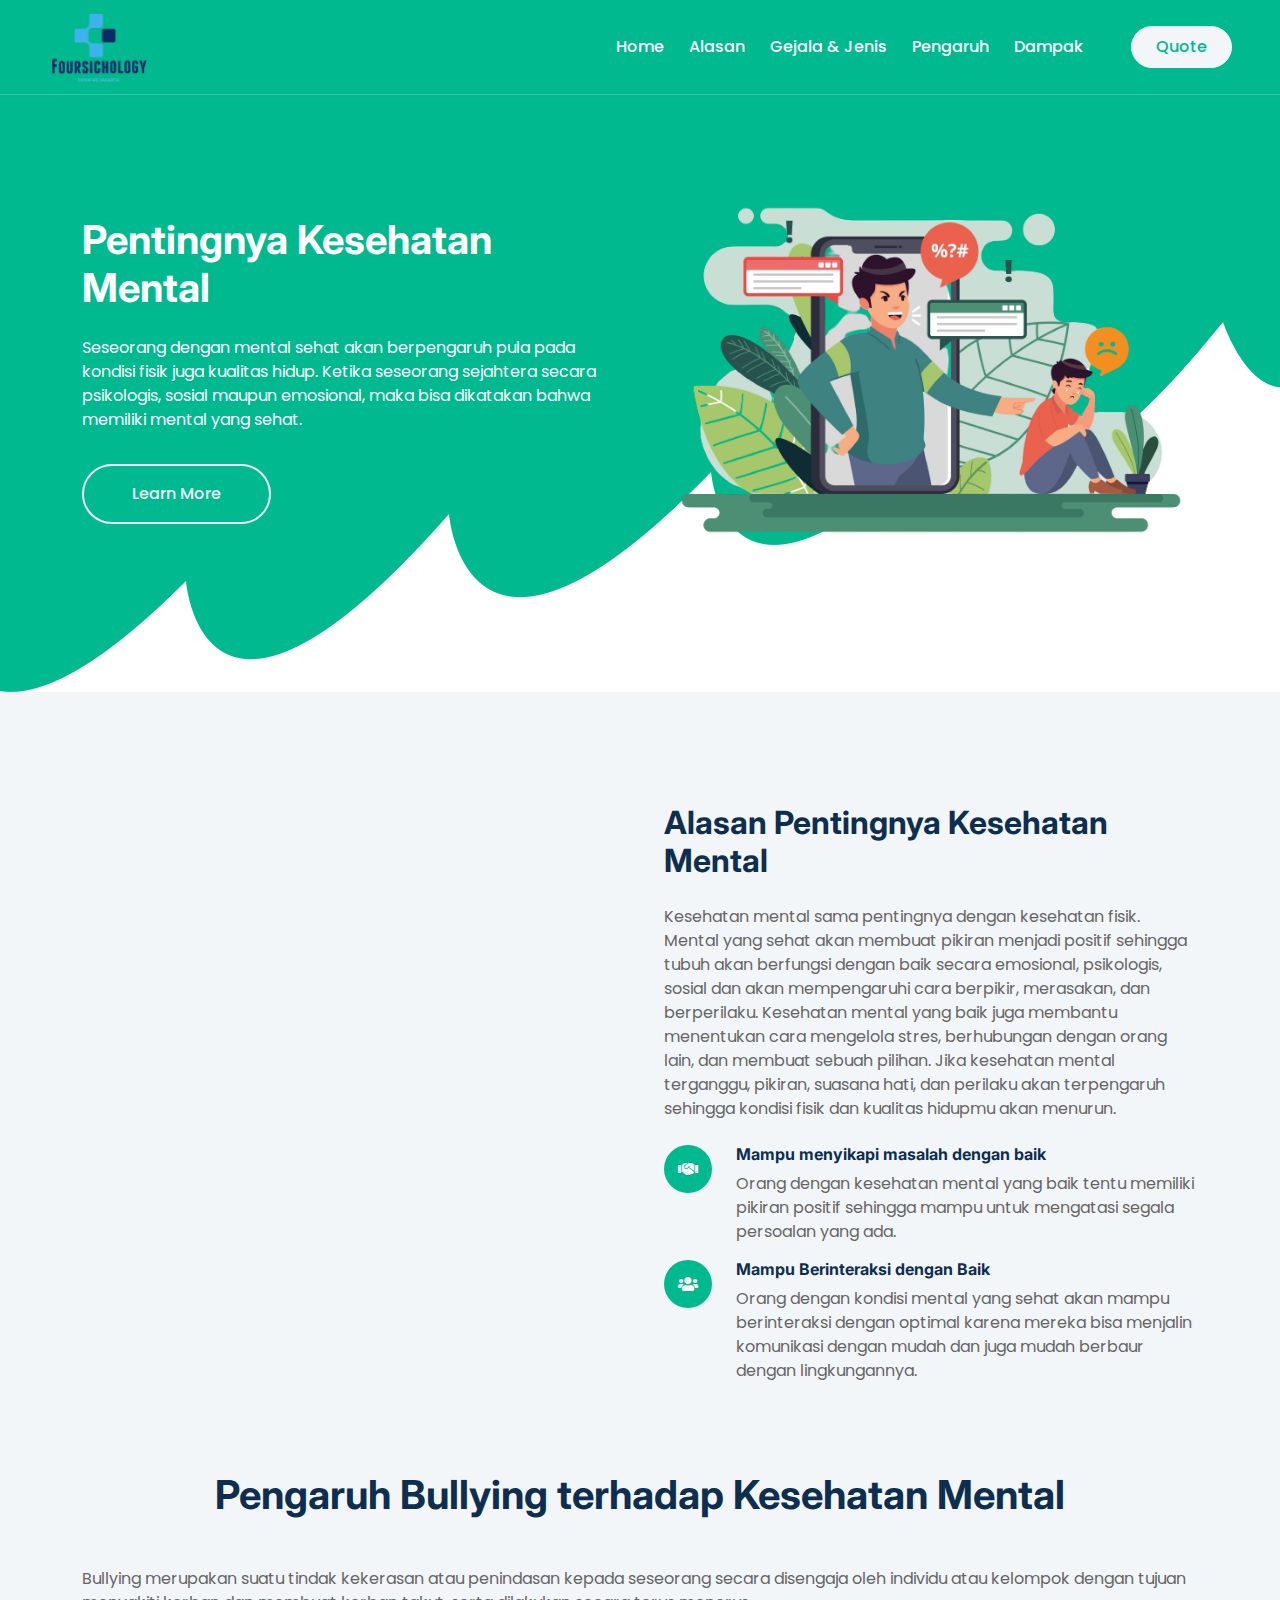
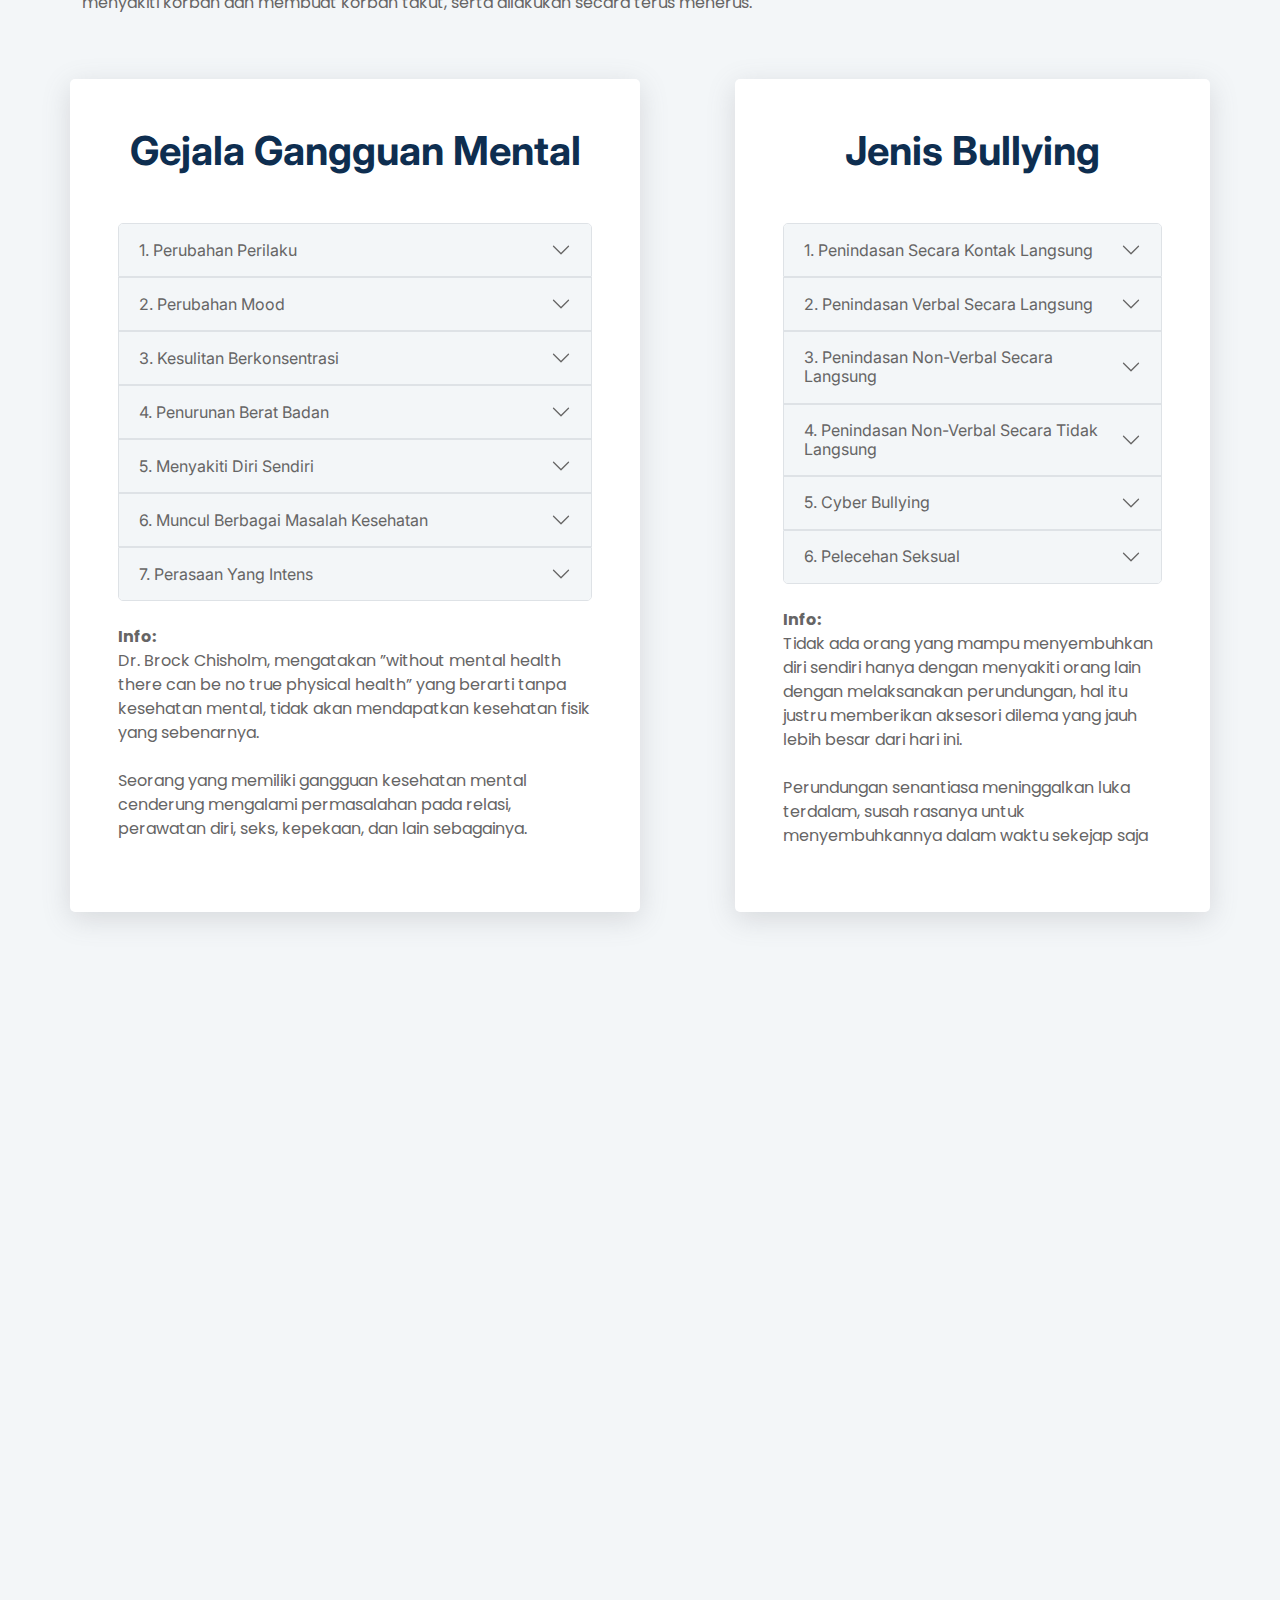
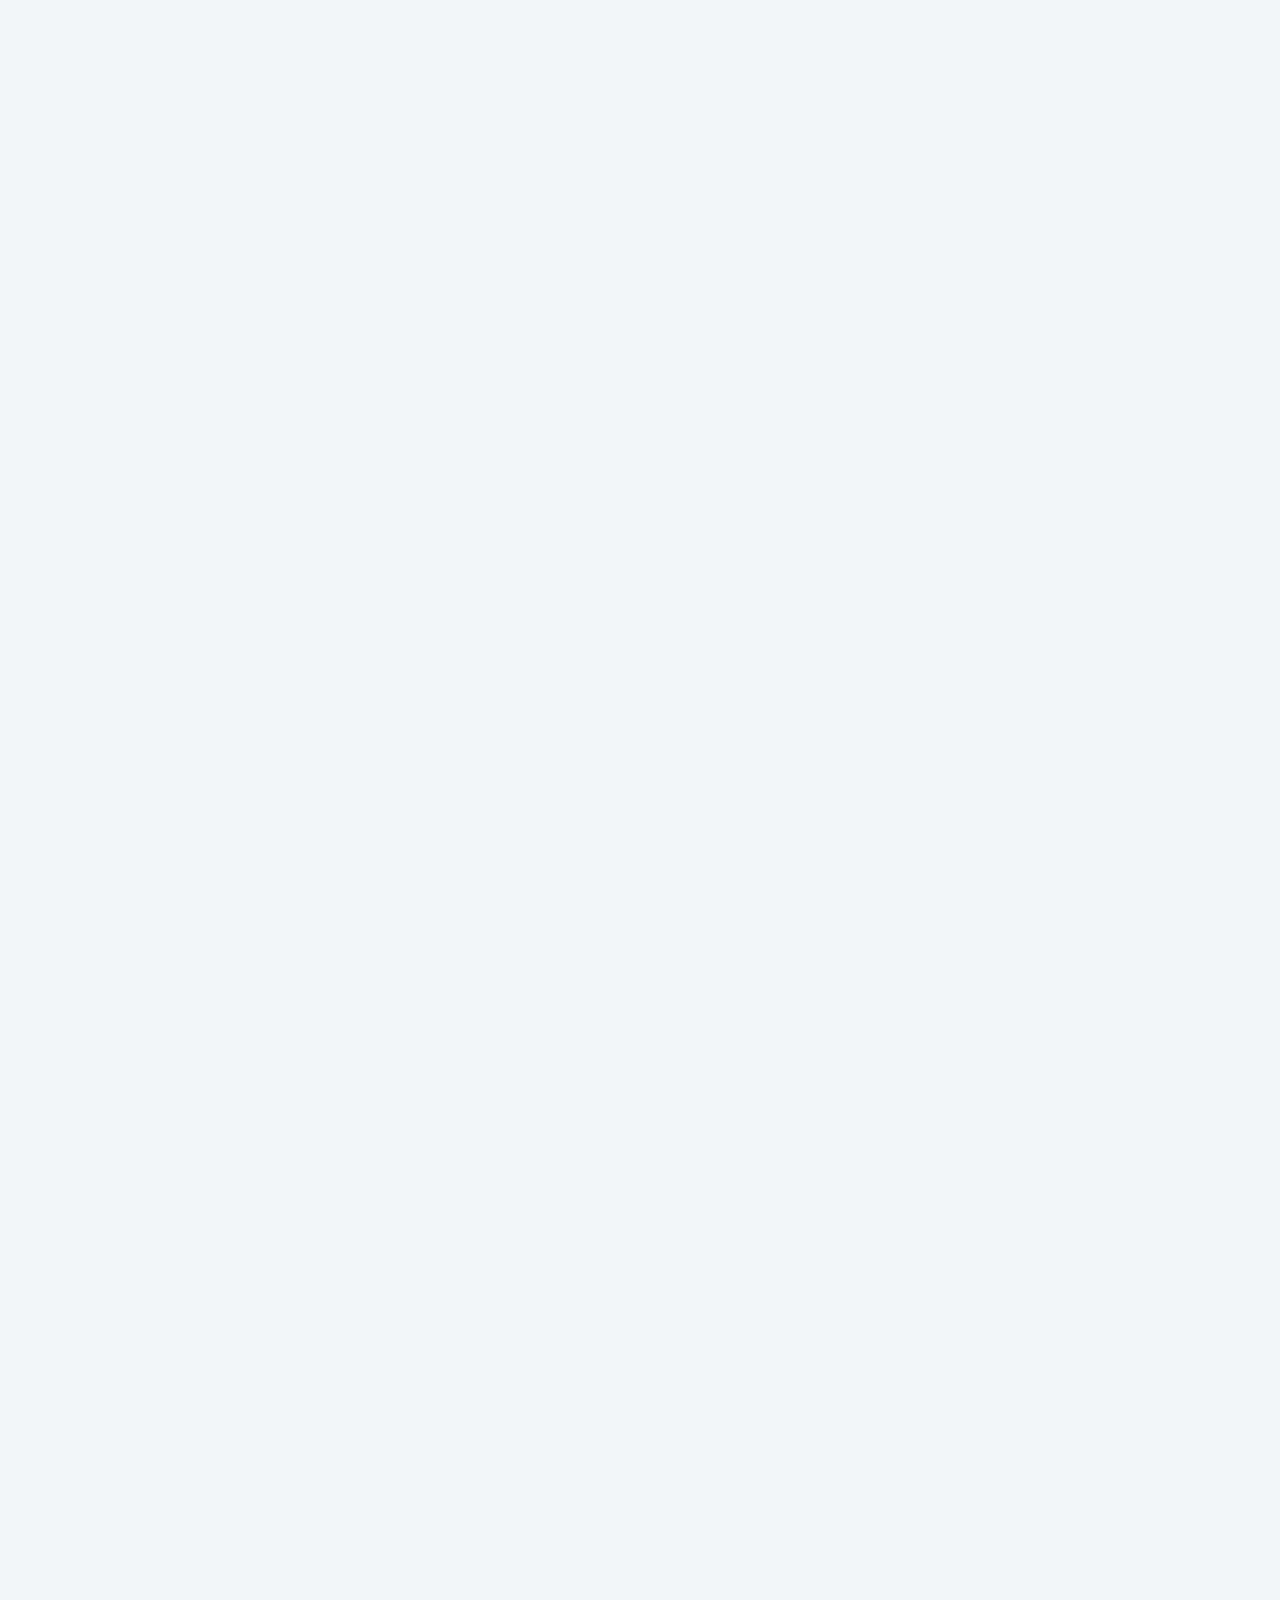
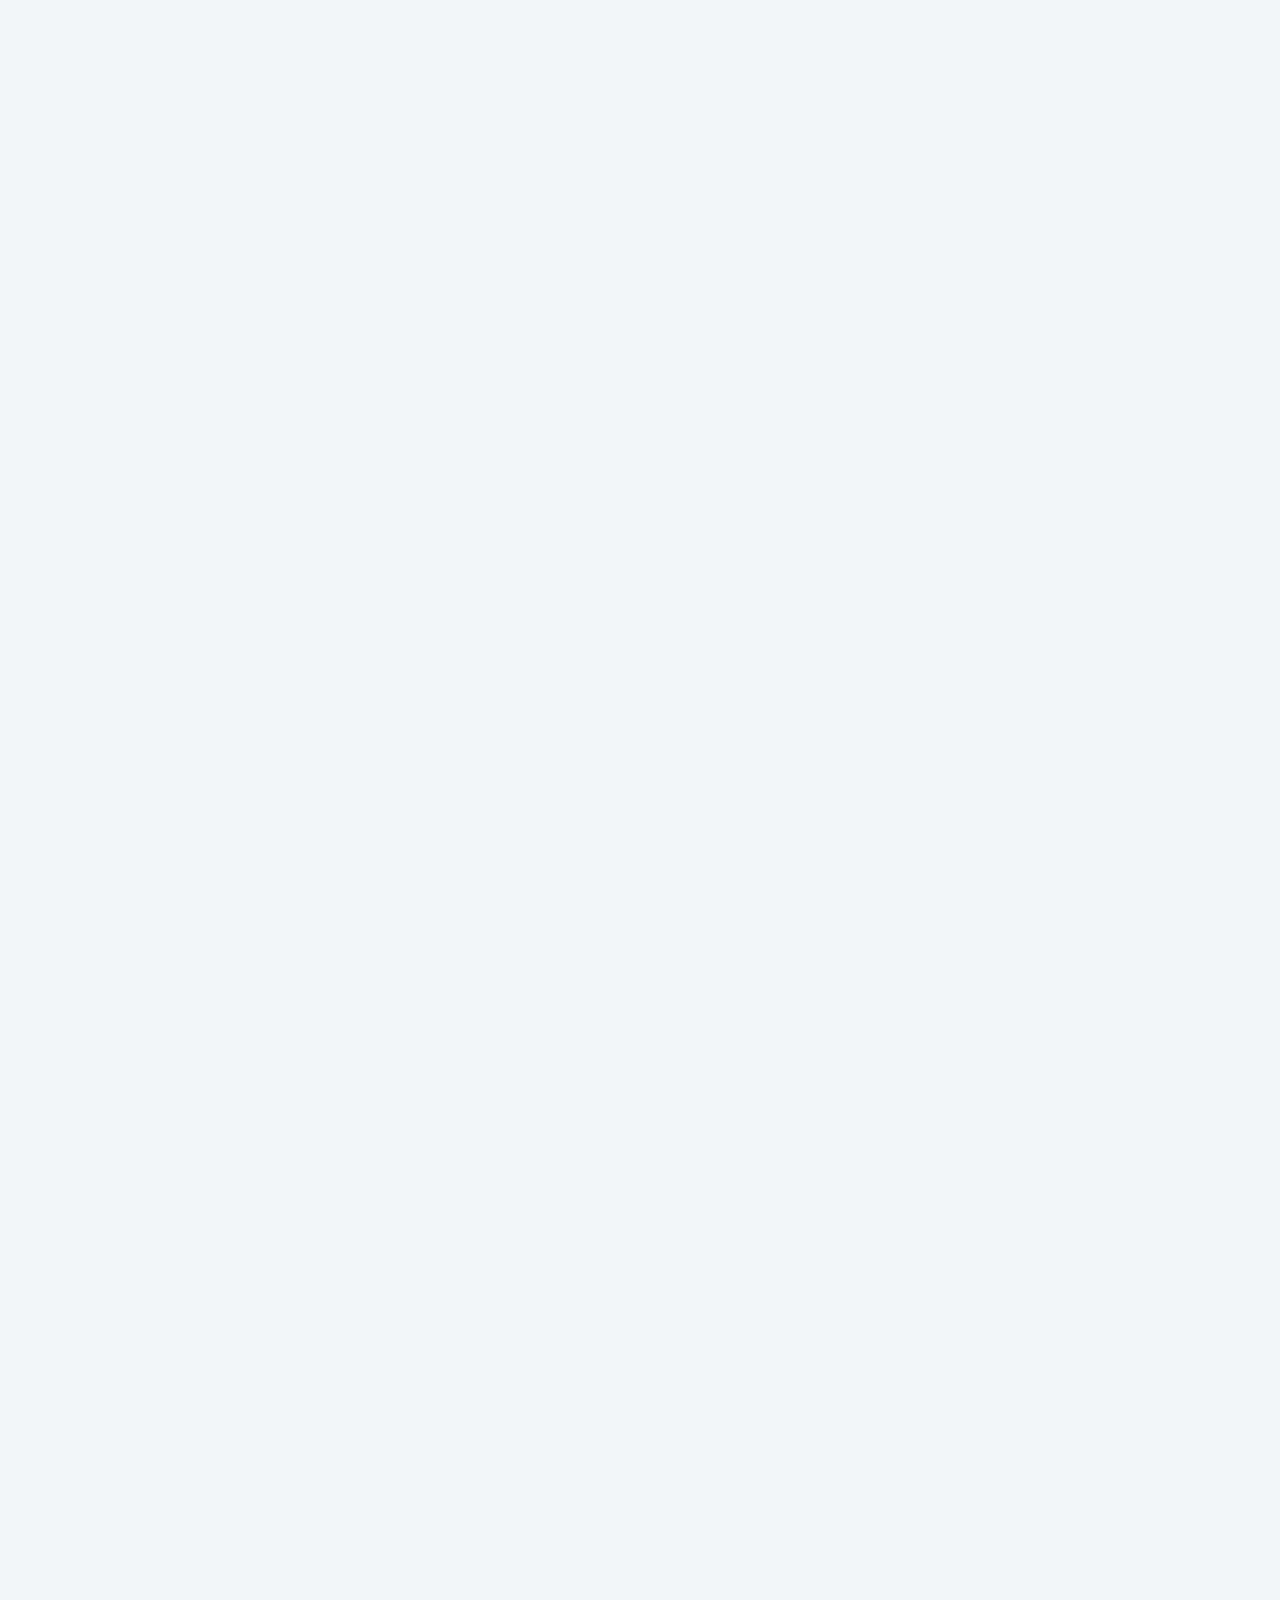
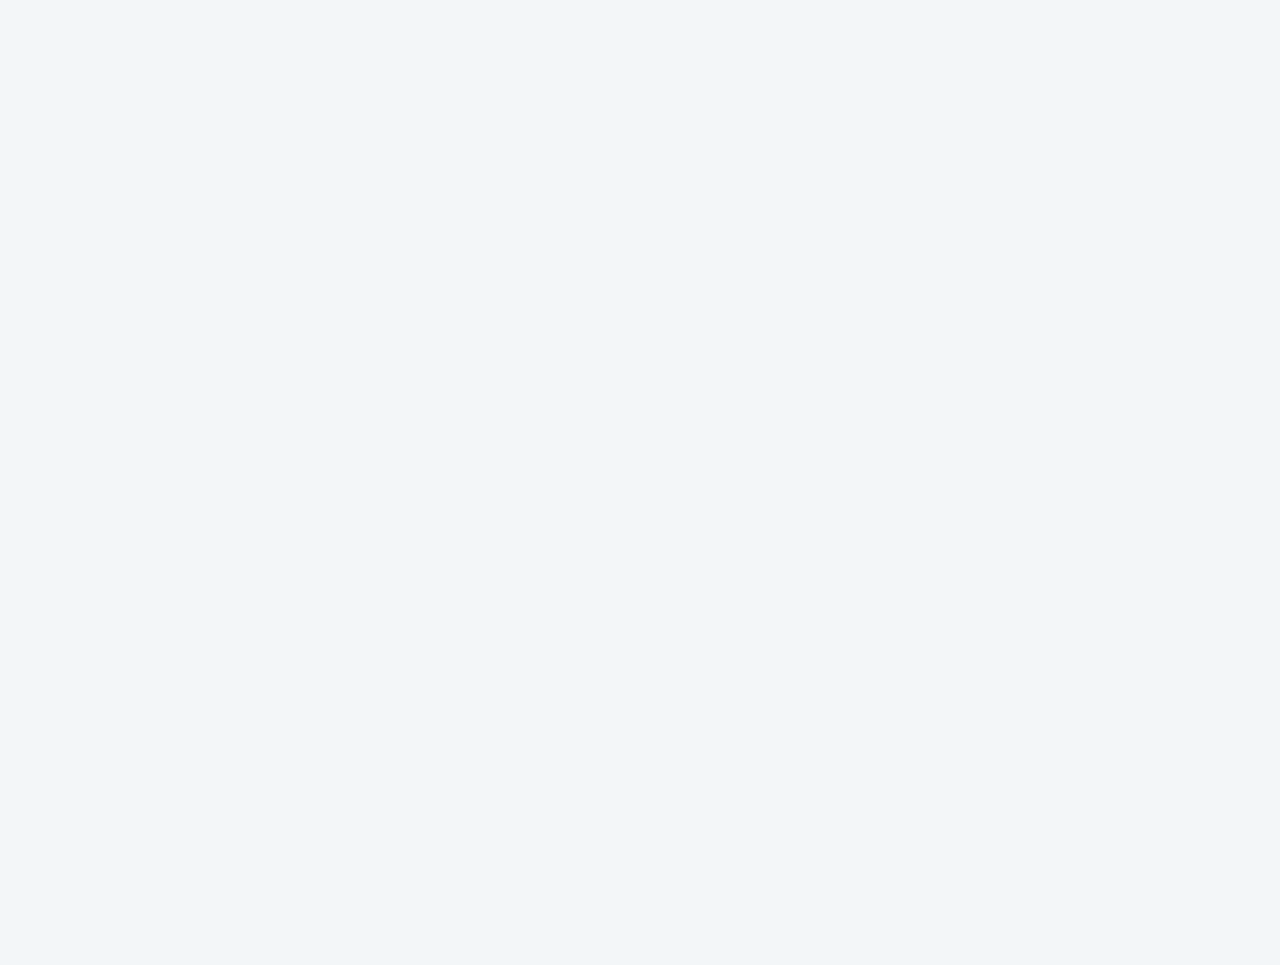
==== commit d9cad4ef: "benerin bug footer" ====
--- a/index.html
+++ b/index.html
@@ -64,7 +64,7 @@
                      <a href="#pengaruh" class="nav-item nav-link">Pengaruh</a>
                      <a href="#dampak" class="nav-item nav-link">Dampak</a>
                   </div>
-                  <a href="#motivasi" class="btn btn-light rounded-pill text-primary py-2 px-4 ms-lg-5">Quote</a>
+                  <a href="#motivasi" class="btn btn-light rounded-pill text-primary py-2 px-4 ms-lg-5 w-fl">Quote</a>
                </div>
             </nav>
 
@@ -480,14 +480,12 @@
          <div class="container">
             <div class="row g-5">
                <div class="col-lg-5 wow fadeInUp" data-wow-delay="0.1s">
-                  <h2 class="mb-4">Bagaimana cara mencegah kasus bullying?</h2>
-                  <p>
-                     upaya pencegahan dapat dilakukan melalui beberapa cara, seperti meningkatkan kesadaran mengenai bahayanya, memberikan pelatihan, membuat aturan yang jelas, mengembangkan lingkungan yang aman, memberikan dukungan pada korban,
+                  <h2 class="mb-4">Bagaimana Cara Mencegah Kasus Bullying?</h2>
+                  <p style="text-align: justify">
+                     Upaya pencegahan dapat dilakukan melalui beberapa cara, seperti meningkatkan kesadaran mengenai bahayanya, memberikan pelatihan, membuat aturan yang jelas, mengembangkan lingkungan yang aman, memberikan dukungan pada korban,
                      mendorong partisipasi orang tua, dan menggunakan teknologi dengan bijak. Upaya pencegahan yang dilakukan secara konsisten dan komprehensif dapat membantu menciptakan lingkungan yang aman dan menyenangkan bagi semua orang serta
                      mencegah terjadinya bullying.
                   </p>
-
-                  <a class="btn btn-primary rounded-pill py-3 px-5 mt-2" href="">Read More</a>
                </div>
                <div class="col-lg-7">
                   <div class="row g-5">
@@ -599,42 +597,44 @@
          </div>
       </section>
 
-      <div class="container-fluid bg-dark text-light footer pt-5 wow fadeIn" data-wow-delay="0.1s" style="margin-top: 6rem">
-         <div class="container py-5">
-            <div class="d-flex g-5 justify-content-around">
-               <div class="w-100 row">
-                  <div class="col-md-6">
-                     <h5 class="text-white mb-4">Get In Touch</h5>
-                     <p><i class="fa fa-map-marker-alt me-3"></i>Smkn 46 jakarta,Jakarta Timur</p>
-                     <p><i class="fa fa-phone-alt me-3"></i>+62 895 8329 922</p>
-                     <p><i class="fa fa-envelope me-3"></i>Foursichology@gmail.com</p>
-                  <div class="col-md-6">
-                     <h5 class="text-white mb-4">Quick Link</h5>
-                     <a class="btn btn-link" href="#alasan">Alasan</a>
-                     <a class="btn btn-link" href="#gejala">Gejala & Jenis</a>
-                     <a class="btn btn-link" href="#pengaruh">Pengaruh</a>
-                     <a class="btn btn-link" href="#dampak">Dampak</a>
-                     <a class="btn btn-link" href="#motivasi">Quote</a>
-                  </div>
-               </div>
-               <div class="col-md-3">
-                  <h5 class="text-white mb-4">Foursichology</h5>
-                  <p>"Sabar bukan berarti lemah, melainkan ujian mental."</p>
-               </div>
-            </div>
-         </div>
-         <div class="container">
-            <div class="copyright">
-               <div class="row">
-                  <div class="col-md-6 text-center text-md-start mb-3 mb-md-0">&copy; <a class="border-bottom" href="#">Foursichology</a>, All Right Reserved.</div>
-               </div>
-            </div>
-         </div>
-         <!-- Footer End -->
-
-         <!-- Back to Top -->
-         <a href="#" class="btn btn-lg btn-primary btn-lg-square back-to-top"><i class="bi bi-arrow-up"></i></a>
-      </div>
+      <section id="footer">
+         <div class="container-fluid bg-dark text-light footer pt-5 wow fadeIn" data-wow-delay="0.1s" style="margin-top: 6rem">
+            <div class="container py-5">
+               <div class="d-md-flex g-5 justify-content-around">
+                  <div class="w-100 row">
+                     <div class="col-md-6">
+                        <h5 class="text-white mb-4">Get In Touch</h5>
+                        <p><i class="fa fa-map-marker-alt me-3"></i>Smkn 46 jakarta,Jakarta Timur</p>
+                        <p><i class="fa fa-phone-alt me-3"></i>+62 895 8329 922</p>
+                        <p><i class="fa fa-envelope me-3"></i>Foursichology@gmail.com</p>
+                     </div>
+                     <div class="col-md-6 mt-3 mt-md-0">
+                        <h5 class="text-white mb-4">Quick Link</h5>
+                        <a class="btn btn-link" href="#alasan">Alasan</a>
+                        <a class="btn btn-link" href="#gejala">Gejala & Jenis</a>
+                        <a class="btn btn-link" href="#pengaruh">Pengaruh</a>
+                        <a class="btn btn-link" href="#dampak">Dampak</a>
+                        <a class="btn btn-link" href="#motivasi">Quote</a>
+                     </div>
+                  </div>
+                  <div class="col-md-3 mt-3 mt-md-0">
+                     <h5 class="text-white mb-4">Foursichology</h5>
+                     <p>"Sabar bukan berarti lemah, melainkan ujian mental."</p>
+                  </div>
+               </div>
+            </div>
+            <div class="container">
+               <div class="copyright">
+                  <div class="row">
+                     <div class="col-md-6 text-center text-md-start mb-3 mb-md-0">&copy; <a class="border-bottom" href="#">Foursichology</a>, All Right Reserved.</div>
+                  </div>
+               </div>
+            </div>
+            <!-- Footer End -->
+            <!-- Back to Top -->
+            <a href="#" class="btn btn-lg btn-primary btn-lg-square back-to-top"><i class="bi bi-arrow-up"></i></a>
+         </div>
+      </section>
 
       <!-- JavaScript Libraries -->
       <script src="https://code.jquery.com/jquery-3.4.1.min.js"></script>
--- a/css/style.css
+++ b/css/style.css
@@ -1,450 +1,447 @@
-
-@import url('https://fonts.googleapis.com/css2?family=Poppins:ital,wght@0,300;0,400;0,500;0,600;0,700;1,300;1,400;1,500&display=swap');
+@import url("https://fonts.googleapis.com/css2?family=Poppins:ital,wght@0,300;0,400;0,500;0,600;0,700;1,300;1,400;1,500&display=swap");
 :root {
-    --primary: #00B98E;
-    --light: #F3F6F8;
-    --dark: #0E2E50;
-}
-
+   --primary: #00b98e;
+   --light: #f3f6f8;
+   --dark: #0e2e50;
+}
 
 /*** Spinner ***/
-body{
-    font-family: 'Poppins', sans-serif;
+body {
+   font-family: "Poppins", sans-serif;
 }
 #spinner {
-    opacity: 0;
-    visibility: hidden;
-    transition: opacity .5s ease-out, visibility 0s linear .5s;
-    z-index: 99999;
+   opacity: 0;
+   visibility: hidden;
+   transition: opacity 0.5s ease-out, visibility 0s linear 0.5s;
+   z-index: 99999;
 }
 
 #spinner.show {
-    transition: opacity .5s ease-out, visibility 0s linear 0s;
-    visibility: visible;
-    opacity: 1;
+   transition: opacity 0.5s ease-out, visibility 0s linear 0s;
+   visibility: visible;
+   opacity: 1;
 }
 
 .back-to-top {
-    position: fixed;
-    display: none;
-    right: 45px;
-    bottom: 45px;
-    z-index: 99;
+   position: fixed;
+   display: none;
+   right: 45px;
+   bottom: 45px;
+   z-index: 99;
 }
 
 .my-6 {
-    margin-top: 6rem;
-    margin-bottom: 6rem;
+   margin-top: 6rem;
+   margin-bottom: 6rem;
 }
 
 .py-6 {
-    padding-top: 6rem;
-    padding-bottom: 6rem;
-}
-
+   padding-top: 6rem;
+   padding-bottom: 6rem;
+}
 
 /*** Button ***/
 .btn {
-    font-weight: 500;
-    transition: .5s;
+   font-weight: 500;
+   transition: 0.5s;
 }
 
 .btn.btn-primary,
 .btn.btn-outline-primary:hover {
-    color: #FFFFFF;
+   color: #ffffff;
 }
 
 .btn-square {
-    width: 38px;
-    height: 38px;
+   width: 38px;
+   height: 38px;
 }
 
 .btn-sm-square {
-    width: 32px;
-    height: 32px;
+   width: 32px;
+   height: 32px;
 }
 
 .btn-lg-square {
-    width: 48px;
-    height: 48px;
+   width: 48px;
+   height: 48px;
 }
 
 .btn-square,
 .btn-sm-square,
 .btn-lg-square {
-    padding: 0;
-    display: flex;
-    align-items: center;
-    justify-content: center;
-    font-weight: normal;
-    border-radius: 50px;
-}
-
+   padding: 0;
+   display: flex;
+   align-items: center;
+   justify-content: center;
+   font-weight: normal;
+   border-radius: 50px;
+}
 
 /*** Navbar ***/
 .navbar .navbar-nav .nav-link {
-    position: relative;
-    margin-left: 25px;
-    padding: 35px 0;
-    color: #FFFFFF;
-    font-weight: 500;
-    outline: none;
-    transition: .5s;
+   position: relative;
+   margin-left: 25px;
+   padding: 35px 0;
+   color: #ffffff;
+   font-weight: 500;
+   outline: none;
+   transition: 0.5s;
 }
 
 .navbar .navbar-nav .nav-link:hover,
 .navbar .navbar-nav .nav-link.active {
-    color: #FFFFFF;
+   color: #ffffff;
 }
 
 .sticky-top.navbar .navbar-nav .nav-link {
-    padding: 20px 0;
-    color: var(--dark);
+   padding: 20px 0;
+   color: var(--dark);
 }
 
 .sticky-top.navbar .navbar-nav .nav-link:hover,
 .sticky-top.navbar .navbar-nav .nav-link.active {
-    color: var(--primary);
+   color: var(--primary);
 }
 
 .navbar .navbar-brand h1 {
-    color: #FFFFFF;
+   color: #ffffff;
 }
 
 .navbar .navbar-brand img {
-    max-height: 60px;
-    transition: .5s;
+   max-height: 60px;
+   transition: 0.5s;
 }
 
 .sticky-top.navbar .navbar-brand img {
-    max-height: 45px;
+   max-height: 45px;
 }
 .navbar .navbar-brand .logo {
-    width: 100px;
-    height: 100px;
+   width: 100px;
+   height: 100px;
 }
 @media (max-width: 991.98px) {
-    .sticky-top.navbar {
-        position: relative;
-        background: #FFFFFF;
-    }
-
-    .navbar .navbar-collapse {
-        margin-top: 15px;
-        border-top: 1px solid #DDDDDD;
-    }
-
-    .navbar .navbar-nav .nav-link,
-    .sticky-top.navbar .navbar-nav .nav-link {
-        padding: 10px 0;
-        margin-left: 0;
-        color: var(--dark);
-    }
-
-    .navbar .navbar-nav .nav-link:hover,
-    .navbar .navbar-nav .nav-link.active {
-        color: var(--primary);
-    }
-
-    .navbar .navbar-brand h1 {
-        color: var(--primary);
-    }
-
-    .navbar .navbar-brand img {
-        max-height: 45px;
-    }
+   .sticky-top.navbar {
+      position: relative;
+      background: #ffffff;
+   }
+
+   .navbar .navbar-collapse {
+      margin-top: 15px;
+      border-top: 1px solid #dddddd;
+   }
+
+   .navbar .navbar-nav .nav-link,
+   .sticky-top.navbar .navbar-nav .nav-link {
+      padding: 10px 0;
+      margin-left: 0;
+      color: var(--dark);
+   }
+
+   .navbar .navbar-nav .nav-link:hover,
+   .navbar .navbar-nav .nav-link.active {
+      color: var(--primary);
+   }
+
+   .navbar .navbar-brand h1 {
+      color: var(--primary);
+   }
+
+   .navbar .navbar-brand img {
+      max-height: 45px;
+   }
 }
 
 @media (min-width: 992px) {
-    .navbar {
-        position: absolute;
-        width: 100%;
-        top: 0;
-        left: 0;
-        border-bottom: 1px solid rgba(256, 256, 256, .2);
-        z-index: 999;
-    }
-    
-    .sticky-top.navbar {
-        position: fixed;
-        background: #FFFFFF;
-    }
-
-    .navbar .navbar-nav .nav-link::before {
-        position: absolute;
-        content: "";
-        width: 100%;
-        height: 2px;
-        bottom: 10px;
-        left: 0;
-        background: #FFFFFF;
-        opacity: 0;
-        transition: .5s;
-    }
-
-    .sticky-top.navbar .navbar-nav .nav-link::before {
-        background: var(--primary);
-    }
-
-    .navbar .navbar-nav .nav-link:hover::before,
-    .navbar .navbar-nav .nav-link.active::before {
-        bottom: -1px;
-        left: 0;
-        opacity: 1;
-    }
-
-    .navbar .navbar-nav .nav-link.nav-contact::before {
-        display: none;
-    }
-
-    .sticky-top.navbar .navbar-brand h1 {
-        color: var(--primary);
-    }
-
-    .navbar .nav-item .dropdown-menu {
-        display: block;
-        visibility: hidden;
-        top: 100%;
-        transform: rotateX(-75deg);
-        transform-origin: 0% 0%;
-        transition: .5s;
-        opacity: 0;
-    }
-
-    .navbar .nav-item:hover .dropdown-menu {
-        transform: rotateX(0deg);
-        visibility: visible;
-        transition: .5s;
-        opacity: 1;
-    }
-}
-
+   .navbar {
+      position: absolute;
+      width: 100%;
+      top: 0;
+      left: 0;
+      border-bottom: 1px solid rgba(256, 256, 256, 0.2);
+      z-index: 999;
+   }
+
+   .sticky-top.navbar {
+      position: fixed;
+      background: #ffffff;
+   }
+
+   .navbar .navbar-nav .nav-link::before {
+      position: absolute;
+      content: "";
+      width: 100%;
+      height: 2px;
+      bottom: 10px;
+      left: 0;
+      background: #ffffff;
+      opacity: 0;
+      transition: 0.5s;
+   }
+
+   .sticky-top.navbar .navbar-nav .nav-link::before {
+      background: var(--primary);
+   }
+
+   .navbar .navbar-nav .nav-link:hover::before,
+   .navbar .navbar-nav .nav-link.active::before {
+      bottom: -1px;
+      left: 0;
+      opacity: 1;
+   }
+
+   .navbar .navbar-nav .nav-link.nav-contact::before {
+      display: none;
+   }
+
+   .sticky-top.navbar .navbar-brand h1 {
+      color: var(--primary);
+   }
+
+   .navbar .nav-item .dropdown-menu {
+      display: block;
+      visibility: hidden;
+      top: 100%;
+      transform: rotateX(-75deg);
+      transform-origin: 0% 0%;
+      transition: 0.5s;
+      opacity: 0;
+   }
+
+   .navbar .nav-item:hover .dropdown-menu {
+      transform: rotateX(0deg);
+      visibility: visible;
+      transition: 0.5s;
+      opacity: 1;
+   }
+}
 
 /*** Hero Header ***/
 .hero-header {
-    margin-bottom: 6rem;
-    padding: 12rem 0 9rem 0;
-    background: url(../img/shape-bottom.png) center bottom no-repeat;
+   margin-bottom: 6rem;
+   padding: 12rem 0 9rem 0;
+   background: url(../img/shape-bottom.png) center bottom no-repeat;
 }
 
 .page-header {
-    margin-bottom: 6rem;
-    padding: 12rem 0 6rem 0;
+   margin-bottom: 6rem;
+   padding: 12rem 0 6rem 0;
 }
 
 @media (max-width: 991.98px) {
-    .hero-header {
-        padding: 6rem 0 9rem 0;
-    }
-
-    .page-header {
-        padding: 6rem 0;
-    }
-}
-
-.page-header .breadcrumb-item+.breadcrumb-item::before {
-    color: rgba(256, 256, 256, .5);
-}
-
+   .hero-header {
+      padding: 6rem 0 9rem 0;
+   }
+
+   .page-header {
+      padding: 6rem 0;
+   }
+}
+
+.page-header .breadcrumb-item + .breadcrumb-item::before {
+   color: rgba(256, 256, 256, 0.5);
+}
 
 /*** Service ***/
 .service-item {
-    box-shadow: 0 0 45px rgba(0, 0, 0, .07);
-    border: 1px solid transparent;
-    transition: .5s;
+   box-shadow: 0 0 45px rgba(0, 0, 0, 0.07);
+   border: 1px solid transparent;
+   transition: 0.5s;
 }
 
 .service-item:hover {
-    box-shadow: none;
-    border-color: var(--primary);
+   box-shadow: none;
+   border-color: var(--primary);
 }
 
 .service-item .service-icon,
 .service-item .service-btn {
-    margin: -1px 0 0 -1px;
-    width: 65px;
-    height: 65px;
-    display: flex;
-    align-items: center;
-    justify-content: center;
-    color: #FFFFFF;
-    background: var(--primary);
-    border-radius: 5px 0;
-    transition: .5s;
+   margin: -1px 0 0 -1px;
+   width: 65px;
+   height: 65px;
+   display: flex;
+   align-items: center;
+   justify-content: center;
+   color: #ffffff;
+   background: var(--primary);
+   border-radius: 5px 0;
+   transition: 0.5s;
 }
 
 .service-item .service-btn {
-    margin: -1px -1px 0 0;
-    border-radius: 0 5px;
-    opacity: 0;
+   margin: -1px -1px 0 0;
+   border-radius: 0 5px;
+   opacity: 0;
 }
 
 .service-item:hover .service-btn {
-    opacity: 1;
-}
-
+   opacity: 1;
+}
 
 /*** Testimonial ***/
 .testimonial-carousel .owl-item .testimonial-item {
-    box-shadow: 0 0 45px rgba(0, 0, 0, .07);
-    border: 1px solid transparent;
-    transform: scale(.85);
-    transition: .5s;
+   box-shadow: 0 0 45px rgba(0, 0, 0, 0.07);
+   border: 1px solid transparent;
+   transform: scale(0.85);
+   transition: 0.5s;
 }
 
 .testimonial-carousel .owl-item.center .testimonial-item {
-    box-shadow: none;
-    border-color: var(--primary);
-    transform: scale(1);
+   box-shadow: none;
+   border-color: var(--primary);
+   transform: scale(1);
 }
 
 .testimonial-carousel .owl-item .testimonial-item img {
-    width: 50px;
-    height: 50px;
+   width: 50px;
+   height: 50px;
 }
 
 .testimonial-carousel .owl-nav {
-    margin-top: 20px;
-    display: flex;
-    justify-content: center;
+   margin-top: 20px;
+   display: flex;
+   justify-content: center;
 }
 
 .testimonial-carousel .owl-nav .owl-prev,
 .testimonial-carousel .owl-nav .owl-next {
-    margin: 0 12px;
-    width: 40px;
-    height: 40px;
-    display: flex;
-    align-items: center;
-    justify-content: center;
-    color: var(--primary);
-    border: 1px solid var(--primary);
-    border-radius: 45px;
-    transition: .5s;
+   margin: 0 12px;
+   width: 40px;
+   height: 40px;
+   display: flex;
+   align-items: center;
+   justify-content: center;
+   color: var(--primary);
+   border: 1px solid var(--primary);
+   border-radius: 45px;
+   transition: 0.5s;
 }
 
 .testimonial-carousel .owl-nav .owl-prev:hover,
 .testimonial-carousel .owl-nav .owl-next:hover {
-    color: #FFFFFF;
-    background: var(--primary);
-}
-
+   color: #ffffff;
+   background: var(--primary);
+}
 
 /*** Team ***/
 .team-item {
-    position: relative;
-    padding: 30px;
-    text-align: center;
-    transition: .5s;
-    z-index: 1;
+   position: relative;
+   padding: 30px;
+   text-align: center;
+   transition: 0.5s;
+   z-index: 1;
 }
 
 .team-item::before,
 .team-item::after {
-    position: absolute;
-    content: "";
-    width: 100%;
-    height: 40%;
-    top: 0;
-    left: 0;
-    border-radius: 5px;
-    background: #FFFFFF;
-    box-shadow: 0 0 45px rgba(0, 0, 0, .07);
-    transition: .5s;
-    z-index: -1;
+   position: absolute;
+   content: "";
+   width: 100%;
+   height: 40%;
+   top: 0;
+   left: 0;
+   border-radius: 5px;
+   background: #ffffff;
+   box-shadow: 0 0 45px rgba(0, 0, 0, 0.07);
+   transition: 0.5s;
+   z-index: -1;
 }
 
 .team-item::after {
-    top: auto;
-    bottom: 0;
+   top: auto;
+   bottom: 0;
 }
 
 .team-item:hover::before,
 .team-item:hover::after {
-    background: var(--primary);
+   background: var(--primary);
 }
 
 .team-item h5,
 .team-item p {
-    transition: .5s;
+   transition: 0.5s;
 }
 
 .team-item:hover h5,
 .team-item:hover p {
-    color: #FFFFFF;
+   color: #ffffff;
 }
 
 .team-item img {
-    padding: 15px;
-    border: 1px solid var(--primary);
-}
-
+   padding: 15px;
+   border: 1px solid var(--primary);
+}
 
 /*** Footer ***/
 .footer .btn.btn-social {
-    margin-right: 5px;
-    width: 40px;
-    height: 40px;
-    display: flex;
-    align-items: center;
-    justify-content: center;
-    color: var(--light);
-    border: 1px solid rgba(256, 256, 256, .1);
-    border-radius: 40px;
-    transition: .3s;
+   margin-right: 5px;
+   width: 40px;
+   height: 40px;
+   display: flex;
+   align-items: center;
+   justify-content: center;
+   color: var(--light);
+   border: 1px solid rgba(256, 256, 256, 0.1);
+   border-radius: 40px;
+   transition: 0.3s;
 }
 
 .footer .btn.btn-social:hover {
-    color: var(--primary);
+   color: var(--primary);
 }
 
 .footer .btn.btn-link {
-    display: block;
-    margin-bottom: 10px;
-    padding: 0;
-    text-align: left;
-    color: var(--light);
-    font-weight: normal;
-    transition: .3s;
+   display: block;
+   margin-bottom: 10px;
+   padding: 0;
+   text-align: left;
+   color: var(--light);
+   font-weight: normal;
+   transition: 0.3s;
 }
 
 .footer .btn.btn-link::before {
-    position: relative;
-    content: "\f105";
-    font-family: "Font Awesome 5 Free";
-    font-weight: 900;
-    margin-right: 10px;
+   position: relative;
+   content: "\f105";
+   font-family: "Font Awesome 5 Free";
+   font-weight: 900;
+   margin-right: 10px;
 }
 
 .footer .btn.btn-link:hover {
-    letter-spacing: 1px;
-    box-shadow: none;
+   letter-spacing: 1px;
+   box-shadow: none;
 }
 
 .footer .copyright {
-    padding: 25px 0;
-    font-size: 14px;
-    border-top: 1px solid rgba(256, 256, 256, .1);
+   padding: 25px 0;
+   font-size: 14px;
+   border-top: 1px solid rgba(256, 256, 256, 0.1);
 }
 
 .footer .copyright a {
-    color: var(--light);
+   color: var(--light);
 }
 
 .footer .footer-menu a {
-    margin-right: 15px;
-    padding-right: 15px;
-    border-right: 1px solid rgba(255, 255, 255, .1);
+   margin-right: 15px;
+   padding-right: 15px;
+   border-right: 1px solid rgba(255, 255, 255, 0.1);
 }
 
 .footer .footer-menu a:last-child {
-    margin-right: 0;
-    padding-right: 0;
-    border-right: none;
-}
-.card-img-top{
-    width: 80%;
-    height: 80%;
-    justify-items: center;
-    margin: auto;
-}+   margin-right: 0;
+   padding-right: 0;
+   border-right: none;
+}
+.card-img-top {
+   width: 80%;
+   height: 80%;
+   justify-items: center;
+   margin: auto;
+}
+
+@media (max-width: 768px) {
+   a.w-fl {
+      width: 100% !important;
+   }
+}
--- a/css/style.css
+++ b/css/style.css
@@ -1,450 +1,447 @@
-
-@import url('https://fonts.googleapis.com/css2?family=Poppins:ital,wght@0,300;0,400;0,500;0,600;0,700;1,300;1,400;1,500&display=swap');
+@import url("https://fonts.googleapis.com/css2?family=Poppins:ital,wght@0,300;0,400;0,500;0,600;0,700;1,300;1,400;1,500&display=swap");
 :root {
-    --primary: #00B98E;
-    --light: #F3F6F8;
-    --dark: #0E2E50;
-}
-
+   --primary: #00b98e;
+   --light: #f3f6f8;
+   --dark: #0e2e50;
+}
 
 /*** Spinner ***/
-body{
-    font-family: 'Poppins', sans-serif;
+body {
+   font-family: "Poppins", sans-serif;
 }
 #spinner {
-    opacity: 0;
-    visibility: hidden;
-    transition: opacity .5s ease-out, visibility 0s linear .5s;
-    z-index: 99999;
+   opacity: 0;
+   visibility: hidden;
+   transition: opacity 0.5s ease-out, visibility 0s linear 0.5s;
+   z-index: 99999;
 }
 
 #spinner.show {
-    transition: opacity .5s ease-out, visibility 0s linear 0s;
-    visibility: visible;
-    opacity: 1;
+   transition: opacity 0.5s ease-out, visibility 0s linear 0s;
+   visibility: visible;
+   opacity: 1;
 }
 
 .back-to-top {
-    position: fixed;
-    display: none;
-    right: 45px;
-    bottom: 45px;
-    z-index: 99;
+   position: fixed;
+   display: none;
+   right: 45px;
+   bottom: 45px;
+   z-index: 99;
 }
 
 .my-6 {
-    margin-top: 6rem;
-    margin-bottom: 6rem;
+   margin-top: 6rem;
+   margin-bottom: 6rem;
 }
 
 .py-6 {
-    padding-top: 6rem;
-    padding-bottom: 6rem;
-}
-
+   padding-top: 6rem;
+   padding-bottom: 6rem;
+}
 
 /*** Button ***/
 .btn {
-    font-weight: 500;
-    transition: .5s;
+   font-weight: 500;
+   transition: 0.5s;
 }
 
 .btn.btn-primary,
 .btn.btn-outline-primary:hover {
-    color: #FFFFFF;
+   color: #ffffff;
 }
 
 .btn-square {
-    width: 38px;
-    height: 38px;
+   width: 38px;
+   height: 38px;
 }
 
 .btn-sm-square {
-    width: 32px;
-    height: 32px;
+   width: 32px;
+   height: 32px;
 }
 
 .btn-lg-square {
-    width: 48px;
-    height: 48px;
+   width: 48px;
+   height: 48px;
 }
 
 .btn-square,
 .btn-sm-square,
 .btn-lg-square {
-    padding: 0;
-    display: flex;
-    align-items: center;
-    justify-content: center;
-    font-weight: normal;
-    border-radius: 50px;
-}
-
+   padding: 0;
+   display: flex;
+   align-items: center;
+   justify-content: center;
+   font-weight: normal;
+   border-radius: 50px;
+}
 
 /*** Navbar ***/
 .navbar .navbar-nav .nav-link {
-    position: relative;
-    margin-left: 25px;
-    padding: 35px 0;
-    color: #FFFFFF;
-    font-weight: 500;
-    outline: none;
-    transition: .5s;
+   position: relative;
+   margin-left: 25px;
+   padding: 35px 0;
+   color: #ffffff;
+   font-weight: 500;
+   outline: none;
+   transition: 0.5s;
 }
 
 .navbar .navbar-nav .nav-link:hover,
 .navbar .navbar-nav .nav-link.active {
-    color: #FFFFFF;
+   color: #ffffff;
 }
 
 .sticky-top.navbar .navbar-nav .nav-link {
-    padding: 20px 0;
-    color: var(--dark);
+   padding: 20px 0;
+   color: var(--dark);
 }
 
 .sticky-top.navbar .navbar-nav .nav-link:hover,
 .sticky-top.navbar .navbar-nav .nav-link.active {
-    color: var(--primary);
+   color: var(--primary);
 }
 
 .navbar .navbar-brand h1 {
-    color: #FFFFFF;
+   color: #ffffff;
 }
 
 .navbar .navbar-brand img {
-    max-height: 60px;
-    transition: .5s;
+   max-height: 60px;
+   transition: 0.5s;
 }
 
 .sticky-top.navbar .navbar-brand img {
-    max-height: 45px;
+   max-height: 45px;
 }
 .navbar .navbar-brand .logo {
-    width: 100px;
-    height: 100px;
+   width: 100px;
+   height: 100px;
 }
 @media (max-width: 991.98px) {
-    .sticky-top.navbar {
-        position: relative;
-        background: #FFFFFF;
-    }
-
-    .navbar .navbar-collapse {
-        margin-top: 15px;
-        border-top: 1px solid #DDDDDD;
-    }
-
-    .navbar .navbar-nav .nav-link,
-    .sticky-top.navbar .navbar-nav .nav-link {
-        padding: 10px 0;
-        margin-left: 0;
-        color: var(--dark);
-    }
-
-    .navbar .navbar-nav .nav-link:hover,
-    .navbar .navbar-nav .nav-link.active {
-        color: var(--primary);
-    }
-
-    .navbar .navbar-brand h1 {
-        color: var(--primary);
-    }
-
-    .navbar .navbar-brand img {
-        max-height: 45px;
-    }
+   .sticky-top.navbar {
+      position: relative;
+      background: #ffffff;
+   }
+
+   .navbar .navbar-collapse {
+      margin-top: 15px;
+      border-top: 1px solid #dddddd;
+   }
+
+   .navbar .navbar-nav .nav-link,
+   .sticky-top.navbar .navbar-nav .nav-link {
+      padding: 10px 0;
+      margin-left: 0;
+      color: var(--dark);
+   }
+
+   .navbar .navbar-nav .nav-link:hover,
+   .navbar .navbar-nav .nav-link.active {
+      color: var(--primary);
+   }
+
+   .navbar .navbar-brand h1 {
+      color: var(--primary);
+   }
+
+   .navbar .navbar-brand img {
+      max-height: 45px;
+   }
 }
 
 @media (min-width: 992px) {
-    .navbar {
-        position: absolute;
-        width: 100%;
-        top: 0;
-        left: 0;
-        border-bottom: 1px solid rgba(256, 256, 256, .2);
-        z-index: 999;
-    }
-    
-    .sticky-top.navbar {
-        position: fixed;
-        background: #FFFFFF;
-    }
-
-    .navbar .navbar-nav .nav-link::before {
-        position: absolute;
-        content: "";
-        width: 100%;
-        height: 2px;
-        bottom: 10px;
-        left: 0;
-        background: #FFFFFF;
-        opacity: 0;
-        transition: .5s;
-    }
-
-    .sticky-top.navbar .navbar-nav .nav-link::before {
-        background: var(--primary);
-    }
-
-    .navbar .navbar-nav .nav-link:hover::before,
-    .navbar .navbar-nav .nav-link.active::before {
-        bottom: -1px;
-        left: 0;
-        opacity: 1;
-    }
-
-    .navbar .navbar-nav .nav-link.nav-contact::before {
-        display: none;
-    }
-
-    .sticky-top.navbar .navbar-brand h1 {
-        color: var(--primary);
-    }
-
-    .navbar .nav-item .dropdown-menu {
-        display: block;
-        visibility: hidden;
-        top: 100%;
-        transform: rotateX(-75deg);
-        transform-origin: 0% 0%;
-        transition: .5s;
-        opacity: 0;
-    }
-
-    .navbar .nav-item:hover .dropdown-menu {
-        transform: rotateX(0deg);
-        visibility: visible;
-        transition: .5s;
-        opacity: 1;
-    }
-}
-
+   .navbar {
+      position: absolute;
+      width: 100%;
+      top: 0;
+      left: 0;
+      border-bottom: 1px solid rgba(256, 256, 256, 0.2);
+      z-index: 999;
+   }
+
+   .sticky-top.navbar {
+      position: fixed;
+      background: #ffffff;
+   }
+
+   .navbar .navbar-nav .nav-link::before {
+      position: absolute;
+      content: "";
+      width: 100%;
+      height: 2px;
+      bottom: 10px;
+      left: 0;
+      background: #ffffff;
+      opacity: 0;
+      transition: 0.5s;
+   }
+
+   .sticky-top.navbar .navbar-nav .nav-link::before {
+      background: var(--primary);
+   }
+
+   .navbar .navbar-nav .nav-link:hover::before,
+   .navbar .navbar-nav .nav-link.active::before {
+      bottom: -1px;
+      left: 0;
+      opacity: 1;
+   }
+
+   .navbar .navbar-nav .nav-link.nav-contact::before {
+      display: none;
+   }
+
+   .sticky-top.navbar .navbar-brand h1 {
+      color: var(--primary);
+   }
+
+   .navbar .nav-item .dropdown-menu {
+      display: block;
+      visibility: hidden;
+      top: 100%;
+      transform: rotateX(-75deg);
+      transform-origin: 0% 0%;
+      transition: 0.5s;
+      opacity: 0;
+   }
+
+   .navbar .nav-item:hover .dropdown-menu {
+      transform: rotateX(0deg);
+      visibility: visible;
+      transition: 0.5s;
+      opacity: 1;
+   }
+}
 
 /*** Hero Header ***/
 .hero-header {
-    margin-bottom: 6rem;
-    padding: 12rem 0 9rem 0;
-    background: url(../img/shape-bottom.png) center bottom no-repeat;
+   margin-bottom: 6rem;
+   padding: 12rem 0 9rem 0;
+   background: url(../img/shape-bottom.png) center bottom no-repeat;
 }
 
 .page-header {
-    margin-bottom: 6rem;
-    padding: 12rem 0 6rem 0;
+   margin-bottom: 6rem;
+   padding: 12rem 0 6rem 0;
 }
 
 @media (max-width: 991.98px) {
-    .hero-header {
-        padding: 6rem 0 9rem 0;
-    }
-
-    .page-header {
-        padding: 6rem 0;
-    }
-}
-
-.page-header .breadcrumb-item+.breadcrumb-item::before {
-    color: rgba(256, 256, 256, .5);
-}
-
+   .hero-header {
+      padding: 6rem 0 9rem 0;
+   }
+
+   .page-header {
+      padding: 6rem 0;
+   }
+}
+
+.page-header .breadcrumb-item + .breadcrumb-item::before {
+   color: rgba(256, 256, 256, 0.5);
+}
 
 /*** Service ***/
 .service-item {
-    box-shadow: 0 0 45px rgba(0, 0, 0, .07);
-    border: 1px solid transparent;
-    transition: .5s;
+   box-shadow: 0 0 45px rgba(0, 0, 0, 0.07);
+   border: 1px solid transparent;
+   transition: 0.5s;
 }
 
 .service-item:hover {
-    box-shadow: none;
-    border-color: var(--primary);
+   box-shadow: none;
+   border-color: var(--primary);
 }
 
 .service-item .service-icon,
 .service-item .service-btn {
-    margin: -1px 0 0 -1px;
-    width: 65px;
-    height: 65px;
-    display: flex;
-    align-items: center;
-    justify-content: center;
-    color: #FFFFFF;
-    background: var(--primary);
-    border-radius: 5px 0;
-    transition: .5s;
+   margin: -1px 0 0 -1px;
+   width: 65px;
+   height: 65px;
+   display: flex;
+   align-items: center;
+   justify-content: center;
+   color: #ffffff;
+   background: var(--primary);
+   border-radius: 5px 0;
+   transition: 0.5s;
 }
 
 .service-item .service-btn {
-    margin: -1px -1px 0 0;
-    border-radius: 0 5px;
-    opacity: 0;
+   margin: -1px -1px 0 0;
+   border-radius: 0 5px;
+   opacity: 0;
 }
 
 .service-item:hover .service-btn {
-    opacity: 1;
-}
-
+   opacity: 1;
+}
 
 /*** Testimonial ***/
 .testimonial-carousel .owl-item .testimonial-item {
-    box-shadow: 0 0 45px rgba(0, 0, 0, .07);
-    border: 1px solid transparent;
-    transform: scale(.85);
-    transition: .5s;
+   box-shadow: 0 0 45px rgba(0, 0, 0, 0.07);
+   border: 1px solid transparent;
+   transform: scale(0.85);
+   transition: 0.5s;
 }
 
 .testimonial-carousel .owl-item.center .testimonial-item {
-    box-shadow: none;
-    border-color: var(--primary);
-    transform: scale(1);
+   box-shadow: none;
+   border-color: var(--primary);
+   transform: scale(1);
 }
 
 .testimonial-carousel .owl-item .testimonial-item img {
-    width: 50px;
-    height: 50px;
+   width: 50px;
+   height: 50px;
 }
 
 .testimonial-carousel .owl-nav {
-    margin-top: 20px;
-    display: flex;
-    justify-content: center;
+   margin-top: 20px;
+   display: flex;
+   justify-content: center;
 }
 
 .testimonial-carousel .owl-nav .owl-prev,
 .testimonial-carousel .owl-nav .owl-next {
-    margin: 0 12px;
-    width: 40px;
-    height: 40px;
-    display: flex;
-    align-items: center;
-    justify-content: center;
-    color: var(--primary);
-    border: 1px solid var(--primary);
-    border-radius: 45px;
-    transition: .5s;
+   margin: 0 12px;
+   width: 40px;
+   height: 40px;
+   display: flex;
+   align-items: center;
+   justify-content: center;
+   color: var(--primary);
+   border: 1px solid var(--primary);
+   border-radius: 45px;
+   transition: 0.5s;
 }
 
 .testimonial-carousel .owl-nav .owl-prev:hover,
 .testimonial-carousel .owl-nav .owl-next:hover {
-    color: #FFFFFF;
-    background: var(--primary);
-}
-
+   color: #ffffff;
+   background: var(--primary);
+}
 
 /*** Team ***/
 .team-item {
-    position: relative;
-    padding: 30px;
-    text-align: center;
-    transition: .5s;
-    z-index: 1;
+   position: relative;
+   padding: 30px;
+   text-align: center;
+   transition: 0.5s;
+   z-index: 1;
 }
 
 .team-item::before,
 .team-item::after {
-    position: absolute;
-    content: "";
-    width: 100%;
-    height: 40%;
-    top: 0;
-    left: 0;
-    border-radius: 5px;
-    background: #FFFFFF;
-    box-shadow: 0 0 45px rgba(0, 0, 0, .07);
-    transition: .5s;
-    z-index: -1;
+   position: absolute;
+   content: "";
+   width: 100%;
+   height: 40%;
+   top: 0;
+   left: 0;
+   border-radius: 5px;
+   background: #ffffff;
+   box-shadow: 0 0 45px rgba(0, 0, 0, 0.07);
+   transition: 0.5s;
+   z-index: -1;
 }
 
 .team-item::after {
-    top: auto;
-    bottom: 0;
+   top: auto;
+   bottom: 0;
 }
 
 .team-item:hover::before,
 .team-item:hover::after {
-    background: var(--primary);
+   background: var(--primary);
 }
 
 .team-item h5,
 .team-item p {
-    transition: .5s;
+   transition: 0.5s;
 }
 
 .team-item:hover h5,
 .team-item:hover p {
-    color: #FFFFFF;
+   color: #ffffff;
 }
 
 .team-item img {
-    padding: 15px;
-    border: 1px solid var(--primary);
-}
-
+   padding: 15px;
+   border: 1px solid var(--primary);
+}
 
 /*** Footer ***/
 .footer .btn.btn-social {
-    margin-right: 5px;
-    width: 40px;
-    height: 40px;
-    display: flex;
-    align-items: center;
-    justify-content: center;
-    color: var(--light);
-    border: 1px solid rgba(256, 256, 256, .1);
-    border-radius: 40px;
-    transition: .3s;
+   margin-right: 5px;
+   width: 40px;
+   height: 40px;
+   display: flex;
+   align-items: center;
+   justify-content: center;
+   color: var(--light);
+   border: 1px solid rgba(256, 256, 256, 0.1);
+   border-radius: 40px;
+   transition: 0.3s;
 }
 
 .footer .btn.btn-social:hover {
-    color: var(--primary);
+   color: var(--primary);
 }
 
 .footer .btn.btn-link {
-    display: block;
-    margin-bottom: 10px;
-    padding: 0;
-    text-align: left;
-    color: var(--light);
-    font-weight: normal;
-    transition: .3s;
+   display: block;
+   margin-bottom: 10px;
+   padding: 0;
+   text-align: left;
+   color: var(--light);
+   font-weight: normal;
+   transition: 0.3s;
 }
 
 .footer .btn.btn-link::before {
-    position: relative;
-    content: "\f105";
-    font-family: "Font Awesome 5 Free";
-    font-weight: 900;
-    margin-right: 10px;
+   position: relative;
+   content: "\f105";
+   font-family: "Font Awesome 5 Free";
+   font-weight: 900;
+   margin-right: 10px;
 }
 
 .footer .btn.btn-link:hover {
-    letter-spacing: 1px;
-    box-shadow: none;
+   letter-spacing: 1px;
+   box-shadow: none;
 }
 
 .footer .copyright {
-    padding: 25px 0;
-    font-size: 14px;
-    border-top: 1px solid rgba(256, 256, 256, .1);
+   padding: 25px 0;
+   font-size: 14px;
+   border-top: 1px solid rgba(256, 256, 256, 0.1);
 }
 
 .footer .copyright a {
-    color: var(--light);
+   color: var(--light);
 }
 
 .footer .footer-menu a {
-    margin-right: 15px;
-    padding-right: 15px;
-    border-right: 1px solid rgba(255, 255, 255, .1);
+   margin-right: 15px;
+   padding-right: 15px;
+   border-right: 1px solid rgba(255, 255, 255, 0.1);
 }
 
 .footer .footer-menu a:last-child {
-    margin-right: 0;
-    padding-right: 0;
-    border-right: none;
-}
-.card-img-top{
-    width: 80%;
-    height: 80%;
-    justify-items: center;
-    margin: auto;
-}+   margin-right: 0;
+   padding-right: 0;
+   border-right: none;
+}
+.card-img-top {
+   width: 80%;
+   height: 80%;
+   justify-items: center;
+   margin: auto;
+}
+
+@media (max-width: 768px) {
+   a.w-fl {
+      width: 100% !important;
+   }
+}
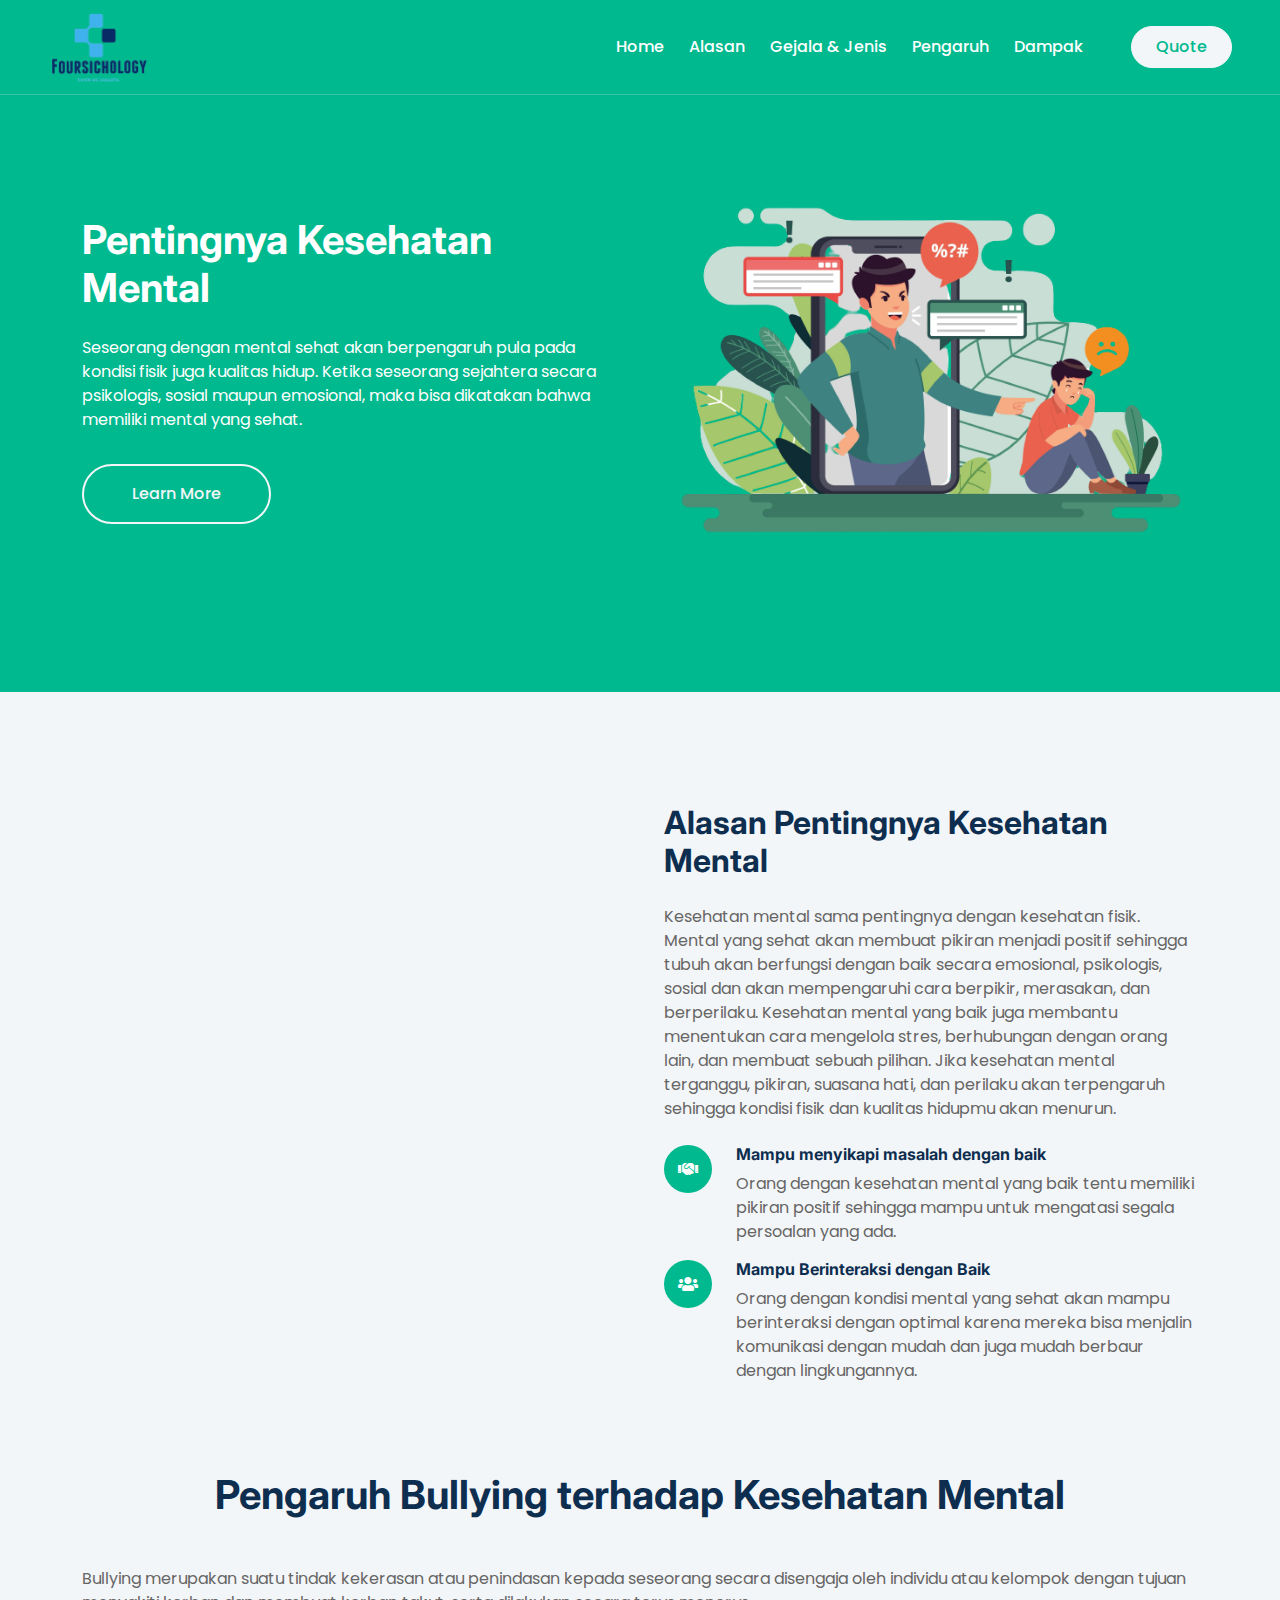
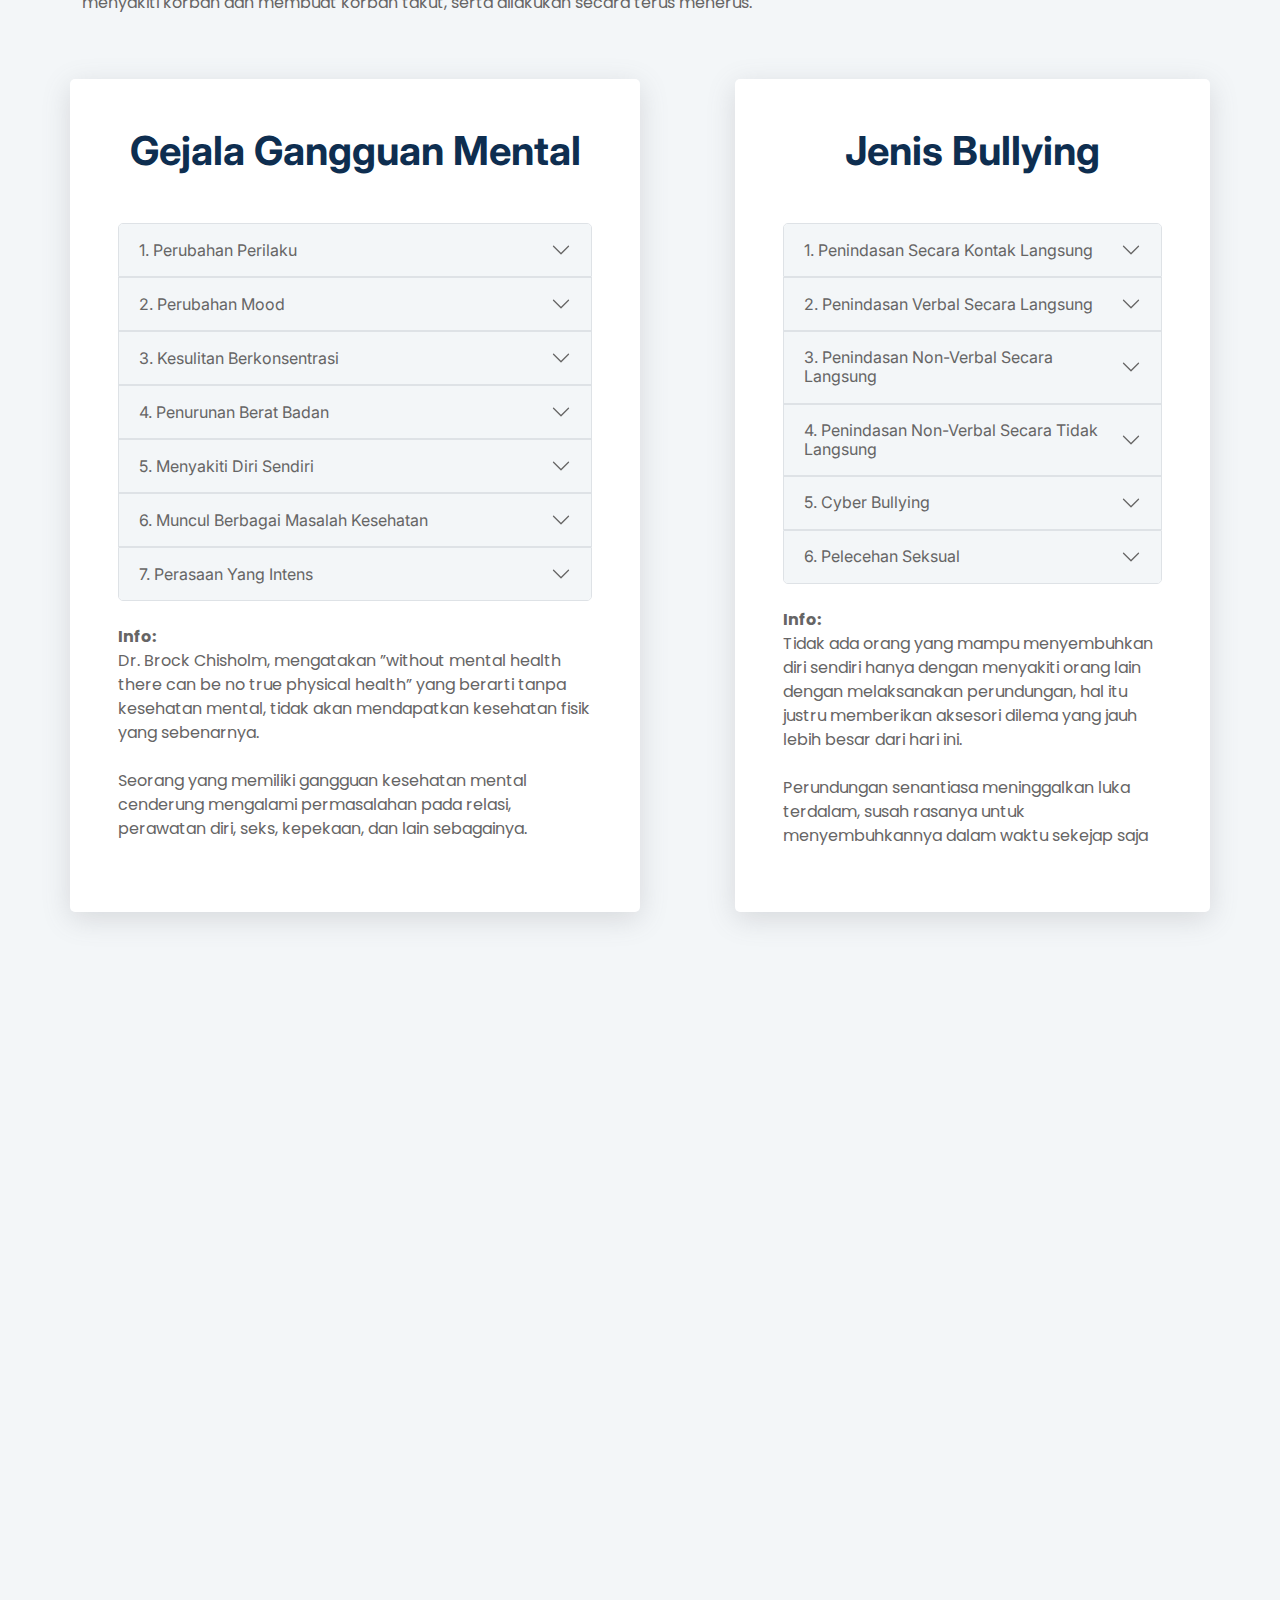
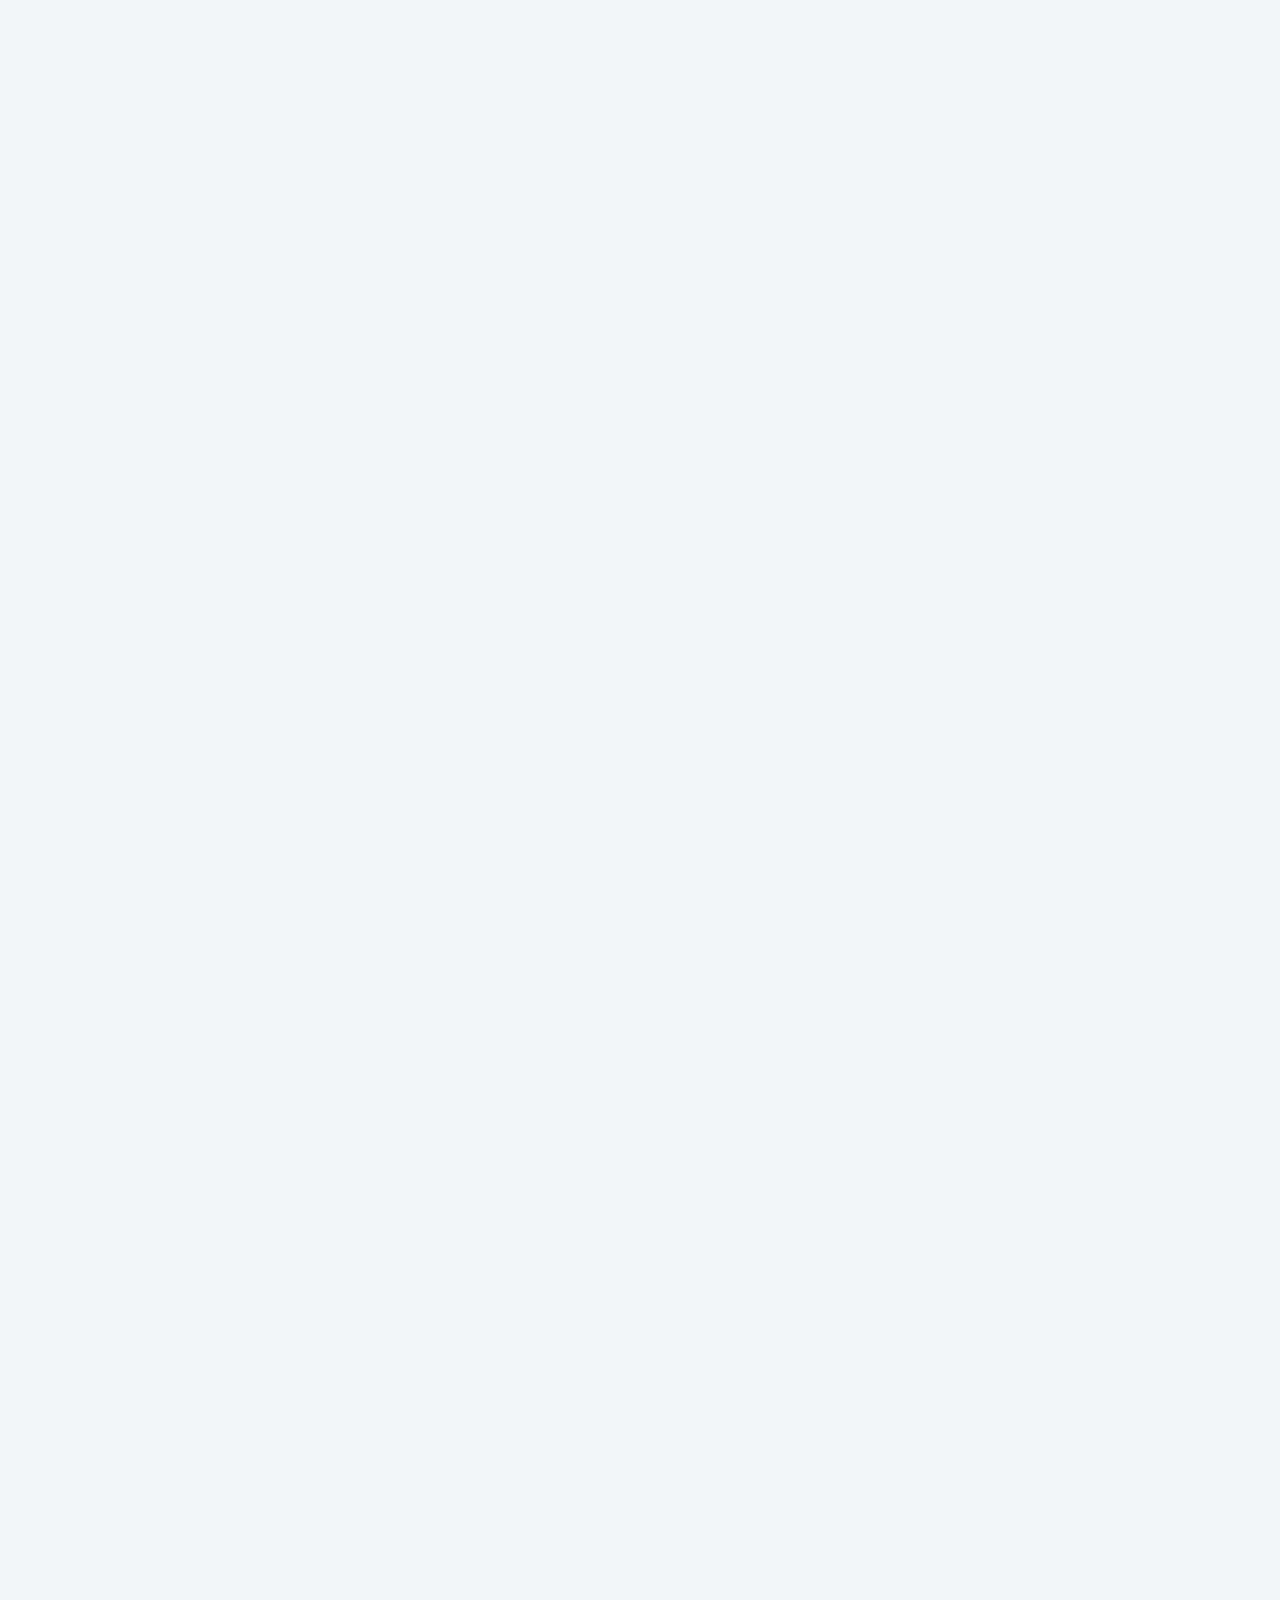
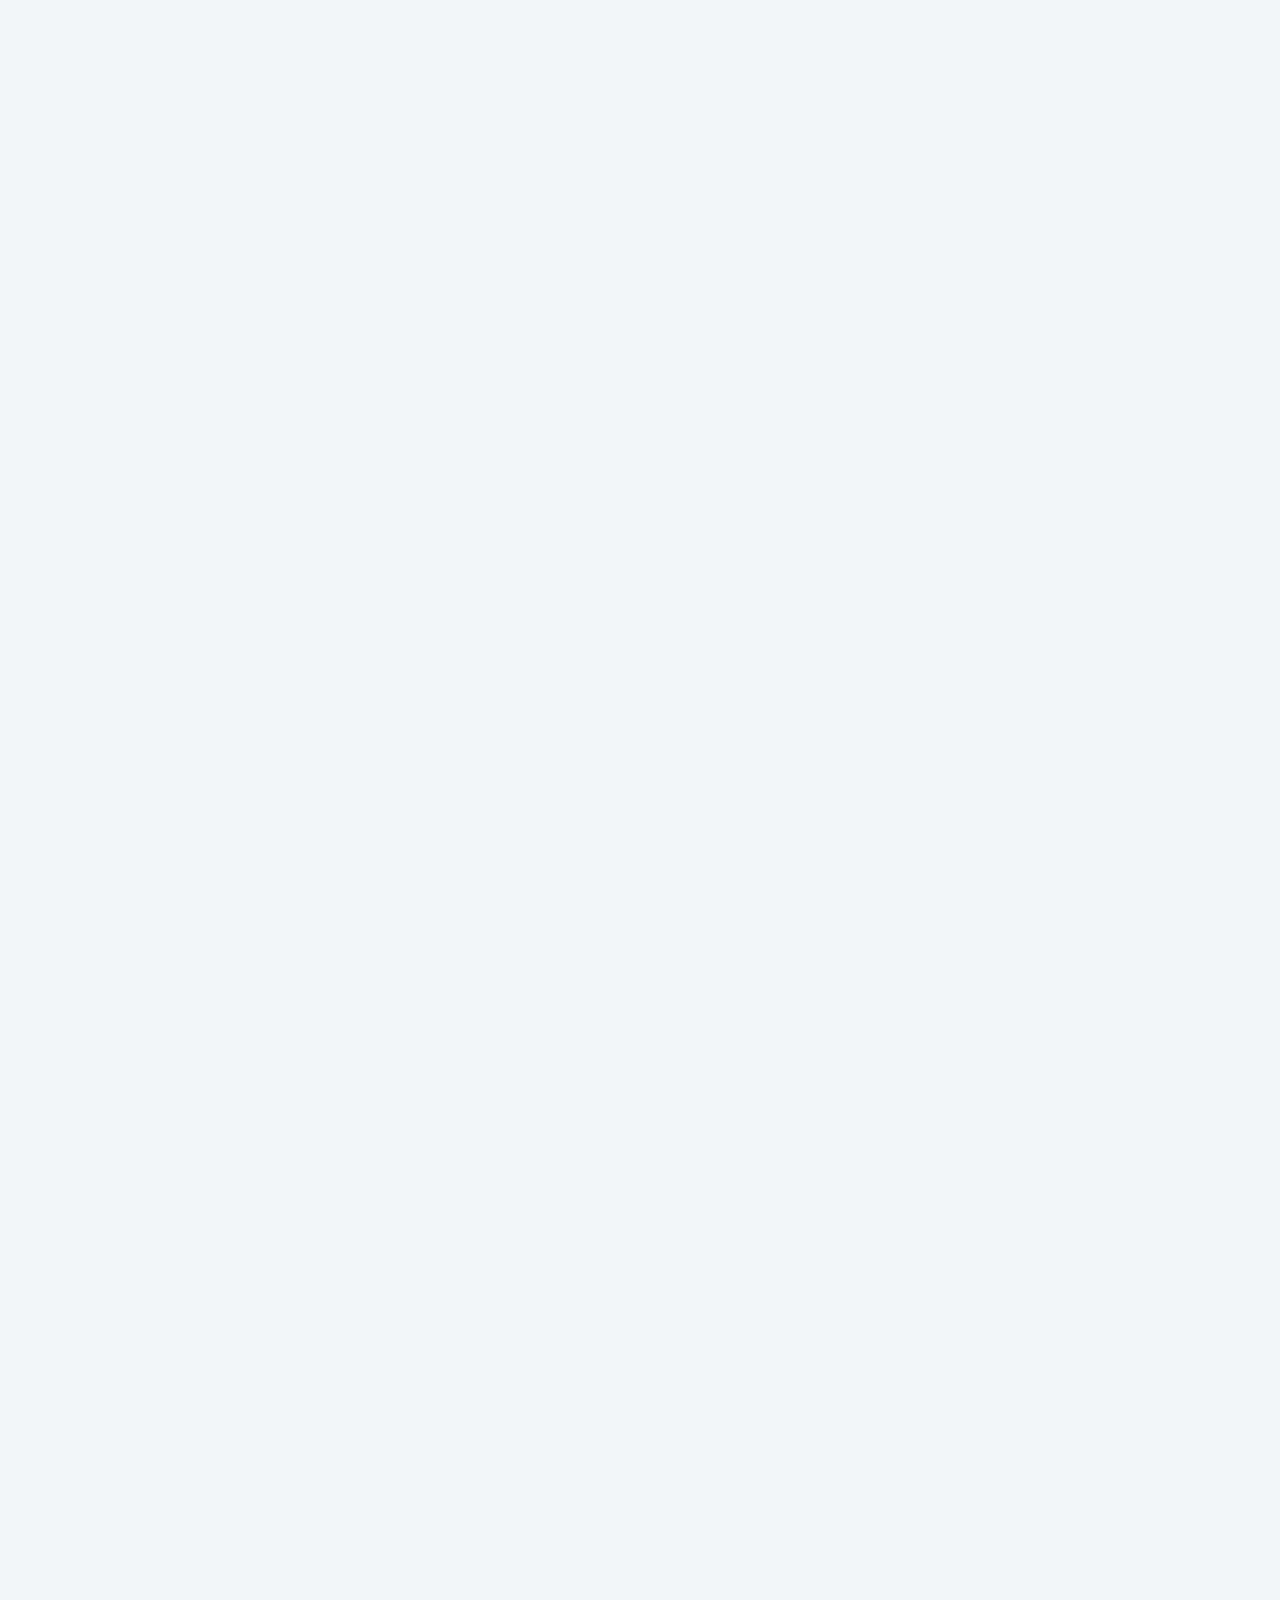
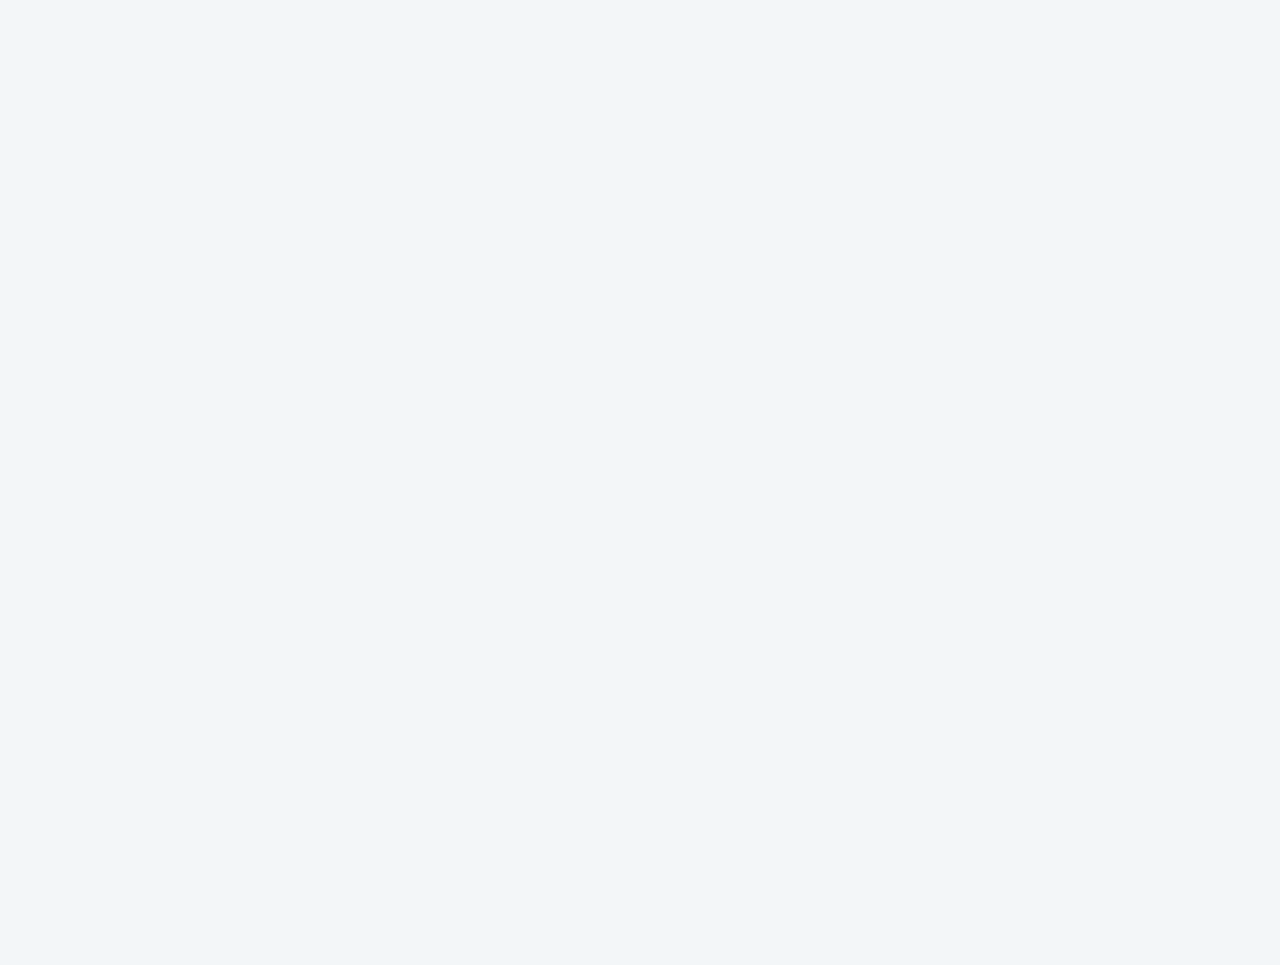
==== commit c286efe6: "Membuat direktori lebih rapi" ====
--- a/index.html
+++ b/index.html
@@ -6,16 +6,16 @@
       <meta content="width=device-width, initial-scale=1.0" name="viewport" />
       <meta content="" name="keywords" />
       <meta content="" name="description" />
-      <link href="img/favicon.ico" rel="icon" />
+      <link href="assets/img/favicon.ico" rel="icon" />
       <link rel="preconnect" href="https://fonts.googleapis.com" />
       <link rel="preconnect" href="https://fonts.gstatic.com" crossorigin />
       <link href="https://fonts.googleapis.com/css2?family=Heebo:wght@400;500;600&family=Inter:wght@700;800&display=swap" rel="stylesheet" />
       <link href="https://cdnjs.cloudflare.com/ajax/libs/font-awesome/5.10.0/css/all.min.css" rel="stylesheet" />
       <link href="https://cdn.jsdelivr.net/npm/bootstrap-icons@1.4.1/font/bootstrap-icons.css" rel="stylesheet" />
-      <link href="lib/animate/animate.min.css" rel="stylesheet" />
-      <link href="lib/owlcarousel/assets/owl.carousel.min.css" rel="stylesheet" />
-      <link href="css/bootstrap.min.css" rel="stylesheet" />
-      <link href="css/style.css" rel="stylesheet" />
+      <link href="assets/lib/animate/animate.min.css" rel="stylesheet" />
+      <link href="assets/lib/owlcarousel/assets/owl.carousel.min.css" rel="stylesheet" />
+      <link href="assets/css/bootstrap.min.css" rel="stylesheet" />
+      <link href="assets/css/style.css" rel="stylesheet" />
    </head>
 
    <head>
@@ -24,16 +24,16 @@
       <meta content="width=device-width, initial-scale=1.0" name="viewport" />
       <meta content="" name="keywords" />
       <meta content="" name="description" />
-      <link href="img/logo.png" rel="icon" />
+      <link href="assets/img/logo.png" rel="icon" />
       <link rel="preconnect" href="https://fonts.googleapis.com" />
       <link rel="preconnect" href="https://fonts.gstatic.com" crossorigin />
       <link href="https://fonts.googleapis.com/css2?family=Heebo:wght@400;500;600&family=Inter:wght@700;800&display=swap" rel="stylesheet" />
       <link href="https://cdnjs.cloudflare.com/ajax/libs/font-awesome/5.10.0/css/all.min.css" rel="stylesheet" />
       <link href="https://cdn.jsdelivr.net/npm/bootstrap-icons@1.4.1/font/bootstrap-icons.css" rel="stylesheet" />
-      <link href="lib/animate/animate.min.css" rel="stylesheet" />
-      <link href="lib/owlcarousel/assets/owl.carousel.min.css" rel="stylesheet" />
-      <link href="css/bootstrap.min.css" rel="stylesheet" />
-      <link href="css/style.css" rel="stylesheet" />
+      <link href="assets/lib/animate/animate.min.css" rel="stylesheet" />
+      <link href="assets/lib/owlcarousel/assets/owl.carousel.min.css" rel="stylesheet" />
+      <link href="assets/css/bootstrap.min.css" rel="stylesheet" />
+      <link href="assets/css/style.css" rel="stylesheet" />
    </head>
 
    <body>
@@ -51,7 +51,7 @@
             <nav class="navbar navbar-expand-lg navbar-light px-4 px-lg-5 py-3 py-lg-0">
                <a href="index.html" class="logo">
                   <!-- <h1 class="m-0">Foursichology</h1> -->
-                  <img src="img/logo.png" alt="Logo" style="width: 100%; height: 80px" />
+                  <img src="assets/img/logo.png" alt="Logo" style="width: 100%; height: 80px" />
                </a>
                <button class="navbar-toggler" type="button" data-bs-toggle="collapse" data-bs-target="#navbarCollapse">
                   <span class="fa fa-bars"></span>
@@ -80,7 +80,7 @@
                            <a href="#alasan" class="btn btn-outline-light rounded-pill border-2 py-3 px-5 animated slideInRight">Learn More</a>
                         </div>
                         <div class="col-lg-6 text-center text-lg-start">
-                           <img class="img-fluid animated zoomIn" src="img/banner.png" alt="" />
+                           <img class="img-fluid animated zoomIn" src="assets/img/banner.png" alt="" />
                         </div>
                      </div>
                   </div>
@@ -96,7 +96,7 @@
             <div class="container">
                <div class="row g-5 align-items-center">
                   <div class="col-lg-6 wow zoomIn" data-wow-delay="0.1s">
-                     <img class="img-fluid" src="img/pengaruhh.jpg" />
+                     <img class="img-fluid" src="assets/img/pengaruhh.jpg" />
                   </div>
                   <div class="col-lg-6 wow fadeInUp" data-wow-delay="0.1s">
                      <h2 class="mb-4">Alasan Pentingnya Kesehatan Mental</h2>
@@ -305,7 +305,7 @@
                <div class="row mb-5">
                   <div class="owl-carousel testimonial-carousel wow" data-wow-delay="0.1s">
                      <div class="card mb-3 m-3" style="height: 75vh">
-                        <img class="card-img-top" style="height: 40vh" src="img/pengaruh/depresi.jpg" alt="Card image cap" />
+                        <img class="card-img-top" style="height: 40vh" src="assets/img/pengaruh/depresi.jpg" alt="Card image cap" />
                         <div class="card-body">
                            <h5 class="card-title">Depresi dan Kecemasan</h5>
                            <p class="card-text">Korban akan merasa terus tertekan hingga mengakibatkan gangguan psikosomatis. Contohnya seperti merasa sakit perut dan pusing saat hendak ke sekolah padahal kondisi fisiknya tidak bermasalah.</p>
@@ -313,7 +313,7 @@
                      </div>
 
                      <div class="card mb-3 m-3" style="height: 75vh">
-                        <img class="card-img-top" style="height: 40vh" src="img/pengaruh/sleep-disorder.jpg" alt="Card image cap" />
+                        <img class="card-img-top" style="height: 40vh" src="assets/img/pengaruh/sleep-disorder.jpg" alt="Card image cap" />
                         <div class="card-body">
                            <h5 class="card-title">Gangguan Tidur</h5>
                            <p class="card-text">Korban akan sulit tidur dan tidur tidak nyenyak sehingga mereka akan sering terbangun di tengah malam karena mimpi buruk.</p>
@@ -321,7 +321,7 @@
                      </div>
 
                      <div class="card mb-3 m-3" style="height: 75vh">
-                        <img class="card-img-top" style="height: 40vh" src="img/pengaruh/rendah-diri.jpg" alt="Card image cap" />
+                        <img class="card-img-top" style="height: 40vh" src="assets/img/pengaruh/rendah-diri.jpg" alt="Card image cap" />
                         <div class="card-body">
                            <h5 class="card-title">Muncul Perasaan Rendah Diri</h5>
                            <p class="card-text">Seseorang akan menjadi rendah diri dan merasa dirinya tidak berharga. Hal ini dapat mempengaruhi kemampuan sosial emosional remaja hingga dewasa kelak.</p>
@@ -329,7 +329,7 @@
                      </div>
 
                      <div class="card mb-3 m-3" style="height: 75vh">
-                        <img class="card-img-top" style="height: 40vh" src="img/pengaruh/lonely-person.jpg" alt="Card image cap" />
+                        <img class="card-img-top" style="height: 40vh" src="assets/img/pengaruh/lonely-person.jpg" alt="Card image cap" />
                         <div class="card-body">
                            <h5 class="card-title">Tidak Bisa Bersosialisasi</h5>
                            <p class="card-text">Korban akan tidak percaya diri dan merasa dirinya tidak sepadan dengan teman-temannya. Perasaan rendah diri bisa terbawa hingga dewasa dan dia akan kehilangan kemampuan untuk berteman.</p>
@@ -337,7 +337,7 @@
                      </div>
 
                      <div class="card mb-3 m-3" style="height: 75vh">
-                        <img class="card-img-top" style="height: 40vh" src="img/pengaruh/self-isolated.jpg" alt="Card image cap" />
+                        <img class="card-img-top" style="height: 40vh" src="assets/img/pengaruh/self-isolated.jpg" alt="Card image cap" />
                         <div class="card-body">
                            <h5 class="card-title">Mengisolasi Diri</h5>
                            <p class="card-text">Korban akan menarik diri dari segala kehidupan sosial dan memilih untuk hidup sendiri. Mereka tidak mau menjalin pertemanan dengan orang lain karena takut mengalami bully.</p>
@@ -345,7 +345,7 @@
                      </div>
 
                      <div class="card mb-3 m-3" style="height: 75vh">
-                        <img class="card-img-top" style="height: 40vh" src="img/pengaruh/self-harm.jpg" alt="Card image cap" />
+                        <img class="card-img-top" style="height: 40vh" src="assets/img/pengaruh/self-harm.jpg" alt="Card image cap" />
                         <div class="card-body">
                            <h5 class="card-title">Memiliki Keinginan Bunuh Diri</h5>
                            <p class="card-text">Korban yang mengalami bullying bisa mengalami depresi yang tak berujung hingga memiliki keinginan untuk mengakhiri hidup.</p>
@@ -369,7 +369,7 @@
                   </div>
                </div>
                <div class="col-md-6 text-center mb-n5 d-none d-md-block">
-                  <img class="img-fluid mt-5" style="max-height: 250px" src="img/newsletter.png" />
+                  <img class="img-fluid mt-5" style="max-height: 250px" src="assets/img/newsletter.png" />
                </div>
             </div>
          </div>
@@ -639,10 +639,10 @@
       <!-- JavaScript Libraries -->
       <script src="https://code.jquery.com/jquery-3.4.1.min.js"></script>
       <script src="https://cdn.jsdelivr.net/npm/bootstrap@5.0.0/dist/js/bootstrap.bundle.min.js"></script>
-      <script src="lib/wow/wow.min.js"></script>
-      <script src="lib/easing/easing.min.js"></script>
-      <script src="lib/waypoints/waypoints.min.js"></script>
-      <script src="lib/owlcarousel/owl.carousel.min.js"></script>
+      <script src="assets/lib/wow/wow.min.js"></script>
+      <script src="assets/lib/easing/easing.min.js"></script>
+      <script src="assets/lib/waypoints/waypoints.min.js"></script>
+      <script src="assets/lib/owlcarousel/owl.carousel.min.js"></script>
       <script>
          $(".sec").owlCarousel({
             loop: true,
@@ -662,6 +662,6 @@
          });
       </script>
       <!-- Template Javascript -->
-      <script src="js/main.js"></script>
+      <script src="assets/js/main.js"></script>
    </body>
 </html>
--- a/assets/css/style.css
+++ b/assets/css/style.css
@@ -0,0 +1,447 @@
+@import url("https://fonts.googleapis.com/css2?family=Poppins:ital,wght@0,300;0,400;0,500;0,600;0,700;1,300;1,400;1,500&display=swap");
+:root {
+   --primary: #00b98e;
+   --light: #f3f6f8;
+   --dark: #0e2e50;
+}
+
+/*** Spinner ***/
+body {
+   font-family: "Poppins", sans-serif;
+}
+#spinner {
+   opacity: 0;
+   visibility: hidden;
+   transition: opacity 0.5s ease-out, visibility 0s linear 0.5s;
+   z-index: 99999;
+}
+
+#spinner.show {
+   transition: opacity 0.5s ease-out, visibility 0s linear 0s;
+   visibility: visible;
+   opacity: 1;
+}
+
+.back-to-top {
+   position: fixed;
+   display: none;
+   right: 45px;
+   bottom: 45px;
+   z-index: 99;
+}
+
+.my-6 {
+   margin-top: 6rem;
+   margin-bottom: 6rem;
+}
+
+.py-6 {
+   padding-top: 6rem;
+   padding-bottom: 6rem;
+}
+
+/*** Button ***/
+.btn {
+   font-weight: 500;
+   transition: 0.5s;
+}
+
+.btn.btn-primary,
+.btn.btn-outline-primary:hover {
+   color: #ffffff;
+}
+
+.btn-square {
+   width: 38px;
+   height: 38px;
+}
+
+.btn-sm-square {
+   width: 32px;
+   height: 32px;
+}
+
+.btn-lg-square {
+   width: 48px;
+   height: 48px;
+}
+
+.btn-square,
+.btn-sm-square,
+.btn-lg-square {
+   padding: 0;
+   display: flex;
+   align-items: center;
+   justify-content: center;
+   font-weight: normal;
+   border-radius: 50px;
+}
+
+/*** Navbar ***/
+.navbar .navbar-nav .nav-link {
+   position: relative;
+   margin-left: 25px;
+   padding: 35px 0;
+   color: #ffffff;
+   font-weight: 500;
+   outline: none;
+   transition: 0.5s;
+}
+
+.navbar .navbar-nav .nav-link:hover,
+.navbar .navbar-nav .nav-link.active {
+   color: #ffffff;
+}
+
+.sticky-top.navbar .navbar-nav .nav-link {
+   padding: 20px 0;
+   color: var(--dark);
+}
+
+.sticky-top.navbar .navbar-nav .nav-link:hover,
+.sticky-top.navbar .navbar-nav .nav-link.active {
+   color: var(--primary);
+}
+
+.navbar .navbar-brand h1 {
+   color: #ffffff;
+}
+
+.navbar .navbar-brand img {
+   max-height: 60px;
+   transition: 0.5s;
+}
+
+.sticky-top.navbar .navbar-brand img {
+   max-height: 45px;
+}
+.navbar .navbar-brand .logo {
+   width: 100px;
+   height: 100px;
+}
+@media (max-width: 991.98px) {
+   .sticky-top.navbar {
+      position: relative;
+      background: #ffffff;
+   }
+
+   .navbar .navbar-collapse {
+      margin-top: 15px;
+      border-top: 1px solid #dddddd;
+   }
+
+   .navbar .navbar-nav .nav-link,
+   .sticky-top.navbar .navbar-nav .nav-link {
+      padding: 10px 0;
+      margin-left: 0;
+      color: var(--dark);
+   }
+
+   .navbar .navbar-nav .nav-link:hover,
+   .navbar .navbar-nav .nav-link.active {
+      color: var(--primary);
+   }
+
+   .navbar .navbar-brand h1 {
+      color: var(--primary);
+   }
+
+   .navbar .navbar-brand img {
+      max-height: 45px;
+   }
+}
+
+@media (min-width: 992px) {
+   .navbar {
+      position: absolute;
+      width: 100%;
+      top: 0;
+      left: 0;
+      border-bottom: 1px solid rgba(256, 256, 256, 0.2);
+      z-index: 999;
+   }
+
+   .sticky-top.navbar {
+      position: fixed;
+      background: #ffffff;
+   }
+
+   .navbar .navbar-nav .nav-link::before {
+      position: absolute;
+      content: "";
+      width: 100%;
+      height: 2px;
+      bottom: 10px;
+      left: 0;
+      background: #ffffff;
+      opacity: 0;
+      transition: 0.5s;
+   }
+
+   .sticky-top.navbar .navbar-nav .nav-link::before {
+      background: var(--primary);
+   }
+
+   .navbar .navbar-nav .nav-link:hover::before,
+   .navbar .navbar-nav .nav-link.active::before {
+      bottom: -1px;
+      left: 0;
+      opacity: 1;
+   }
+
+   .navbar .navbar-nav .nav-link.nav-contact::before {
+      display: none;
+   }
+
+   .sticky-top.navbar .navbar-brand h1 {
+      color: var(--primary);
+   }
+
+   .navbar .nav-item .dropdown-menu {
+      display: block;
+      visibility: hidden;
+      top: 100%;
+      transform: rotateX(-75deg);
+      transform-origin: 0% 0%;
+      transition: 0.5s;
+      opacity: 0;
+   }
+
+   .navbar .nav-item:hover .dropdown-menu {
+      transform: rotateX(0deg);
+      visibility: visible;
+      transition: 0.5s;
+      opacity: 1;
+   }
+}
+
+/*** Hero Header ***/
+.hero-header {
+   margin-bottom: 6rem;
+   padding: 12rem 0 9rem 0;
+   background: url(../img/shape-bottom.png) center bottom no-repeat;
+}
+
+.page-header {
+   margin-bottom: 6rem;
+   padding: 12rem 0 6rem 0;
+}
+
+@media (max-width: 991.98px) {
+   .hero-header {
+      padding: 6rem 0 9rem 0;
+   }
+
+   .page-header {
+      padding: 6rem 0;
+   }
+}
+
+.page-header .breadcrumb-item + .breadcrumb-item::before {
+   color: rgba(256, 256, 256, 0.5);
+}
+
+/*** Service ***/
+.service-item {
+   box-shadow: 0 0 45px rgba(0, 0, 0, 0.07);
+   border: 1px solid transparent;
+   transition: 0.5s;
+}
+
+.service-item:hover {
+   box-shadow: none;
+   border-color: var(--primary);
+}
+
+.service-item .service-icon,
+.service-item .service-btn {
+   margin: -1px 0 0 -1px;
+   width: 65px;
+   height: 65px;
+   display: flex;
+   align-items: center;
+   justify-content: center;
+   color: #ffffff;
+   background: var(--primary);
+   border-radius: 5px 0;
+   transition: 0.5s;
+}
+
+.service-item .service-btn {
+   margin: -1px -1px 0 0;
+   border-radius: 0 5px;
+   opacity: 0;
+}
+
+.service-item:hover .service-btn {
+   opacity: 1;
+}
+
+/*** Testimonial ***/
+.testimonial-carousel .owl-item .testimonial-item {
+   box-shadow: 0 0 45px rgba(0, 0, 0, 0.07);
+   border: 1px solid transparent;
+   transform: scale(0.85);
+   transition: 0.5s;
+}
+
+.testimonial-carousel .owl-item.center .testimonial-item {
+   box-shadow: none;
+   border-color: var(--primary);
+   transform: scale(1);
+}
+
+.testimonial-carousel .owl-item .testimonial-item img {
+   width: 50px;
+   height: 50px;
+}
+
+.testimonial-carousel .owl-nav {
+   margin-top: 20px;
+   display: flex;
+   justify-content: center;
+}
+
+.testimonial-carousel .owl-nav .owl-prev,
+.testimonial-carousel .owl-nav .owl-next {
+   margin: 0 12px;
+   width: 40px;
+   height: 40px;
+   display: flex;
+   align-items: center;
+   justify-content: center;
+   color: var(--primary);
+   border: 1px solid var(--primary);
+   border-radius: 45px;
+   transition: 0.5s;
+}
+
+.testimonial-carousel .owl-nav .owl-prev:hover,
+.testimonial-carousel .owl-nav .owl-next:hover {
+   color: #ffffff;
+   background: var(--primary);
+}
+
+/*** Team ***/
+.team-item {
+   position: relative;
+   padding: 30px;
+   text-align: center;
+   transition: 0.5s;
+   z-index: 1;
+}
+
+.team-item::before,
+.team-item::after {
+   position: absolute;
+   content: "";
+   width: 100%;
+   height: 40%;
+   top: 0;
+   left: 0;
+   border-radius: 5px;
+   background: #ffffff;
+   box-shadow: 0 0 45px rgba(0, 0, 0, 0.07);
+   transition: 0.5s;
+   z-index: -1;
+}
+
+.team-item::after {
+   top: auto;
+   bottom: 0;
+}
+
+.team-item:hover::before,
+.team-item:hover::after {
+   background: var(--primary);
+}
+
+.team-item h5,
+.team-item p {
+   transition: 0.5s;
+}
+
+.team-item:hover h5,
+.team-item:hover p {
+   color: #ffffff;
+}
+
+.team-item img {
+   padding: 15px;
+   border: 1px solid var(--primary);
+}
+
+/*** Footer ***/
+.footer .btn.btn-social {
+   margin-right: 5px;
+   width: 40px;
+   height: 40px;
+   display: flex;
+   align-items: center;
+   justify-content: center;
+   color: var(--light);
+   border: 1px solid rgba(256, 256, 256, 0.1);
+   border-radius: 40px;
+   transition: 0.3s;
+}
+
+.footer .btn.btn-social:hover {
+   color: var(--primary);
+}
+
+.footer .btn.btn-link {
+   display: block;
+   margin-bottom: 10px;
+   padding: 0;
+   text-align: left;
+   color: var(--light);
+   font-weight: normal;
+   transition: 0.3s;
+}
+
+.footer .btn.btn-link::before {
+   position: relative;
+   content: "\f105";
+   font-family: "Font Awesome 5 Free";
+   font-weight: 900;
+   margin-right: 10px;
+}
+
+.footer .btn.btn-link:hover {
+   letter-spacing: 1px;
+   box-shadow: none;
+}
+
+.footer .copyright {
+   padding: 25px 0;
+   font-size: 14px;
+   border-top: 1px solid rgba(256, 256, 256, 0.1);
+}
+
+.footer .copyright a {
+   color: var(--light);
+}
+
+.footer .footer-menu a {
+   margin-right: 15px;
+   padding-right: 15px;
+   border-right: 1px solid rgba(255, 255, 255, 0.1);
+}
+
+.footer .footer-menu a:last-child {
+   margin-right: 0;
+   padding-right: 0;
+   border-right: none;
+}
+.card-img-top {
+   width: 80%;
+   height: 80%;
+   justify-items: center;
+   margin: auto;
+}
+
+@media (max-width: 768px) {
+   a.w-fl {
+      width: 100% !important;
+   }
+}
